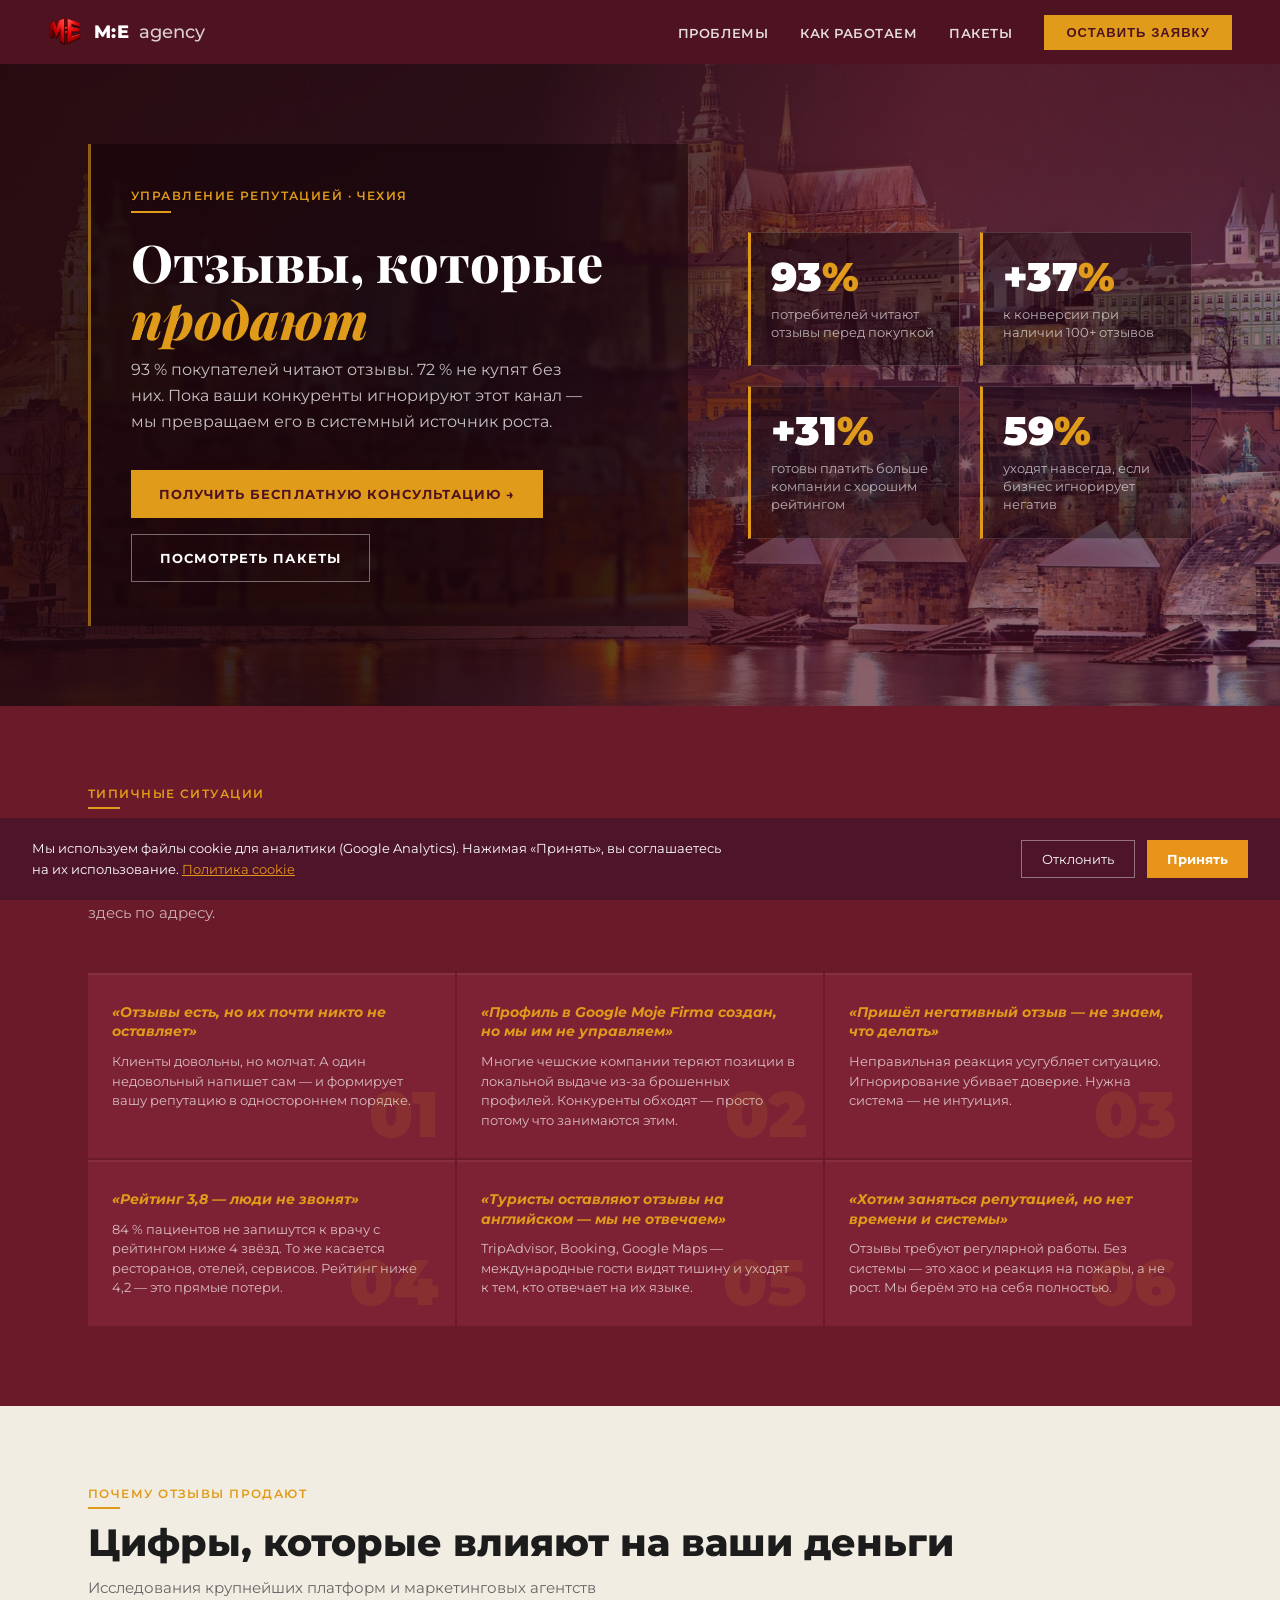
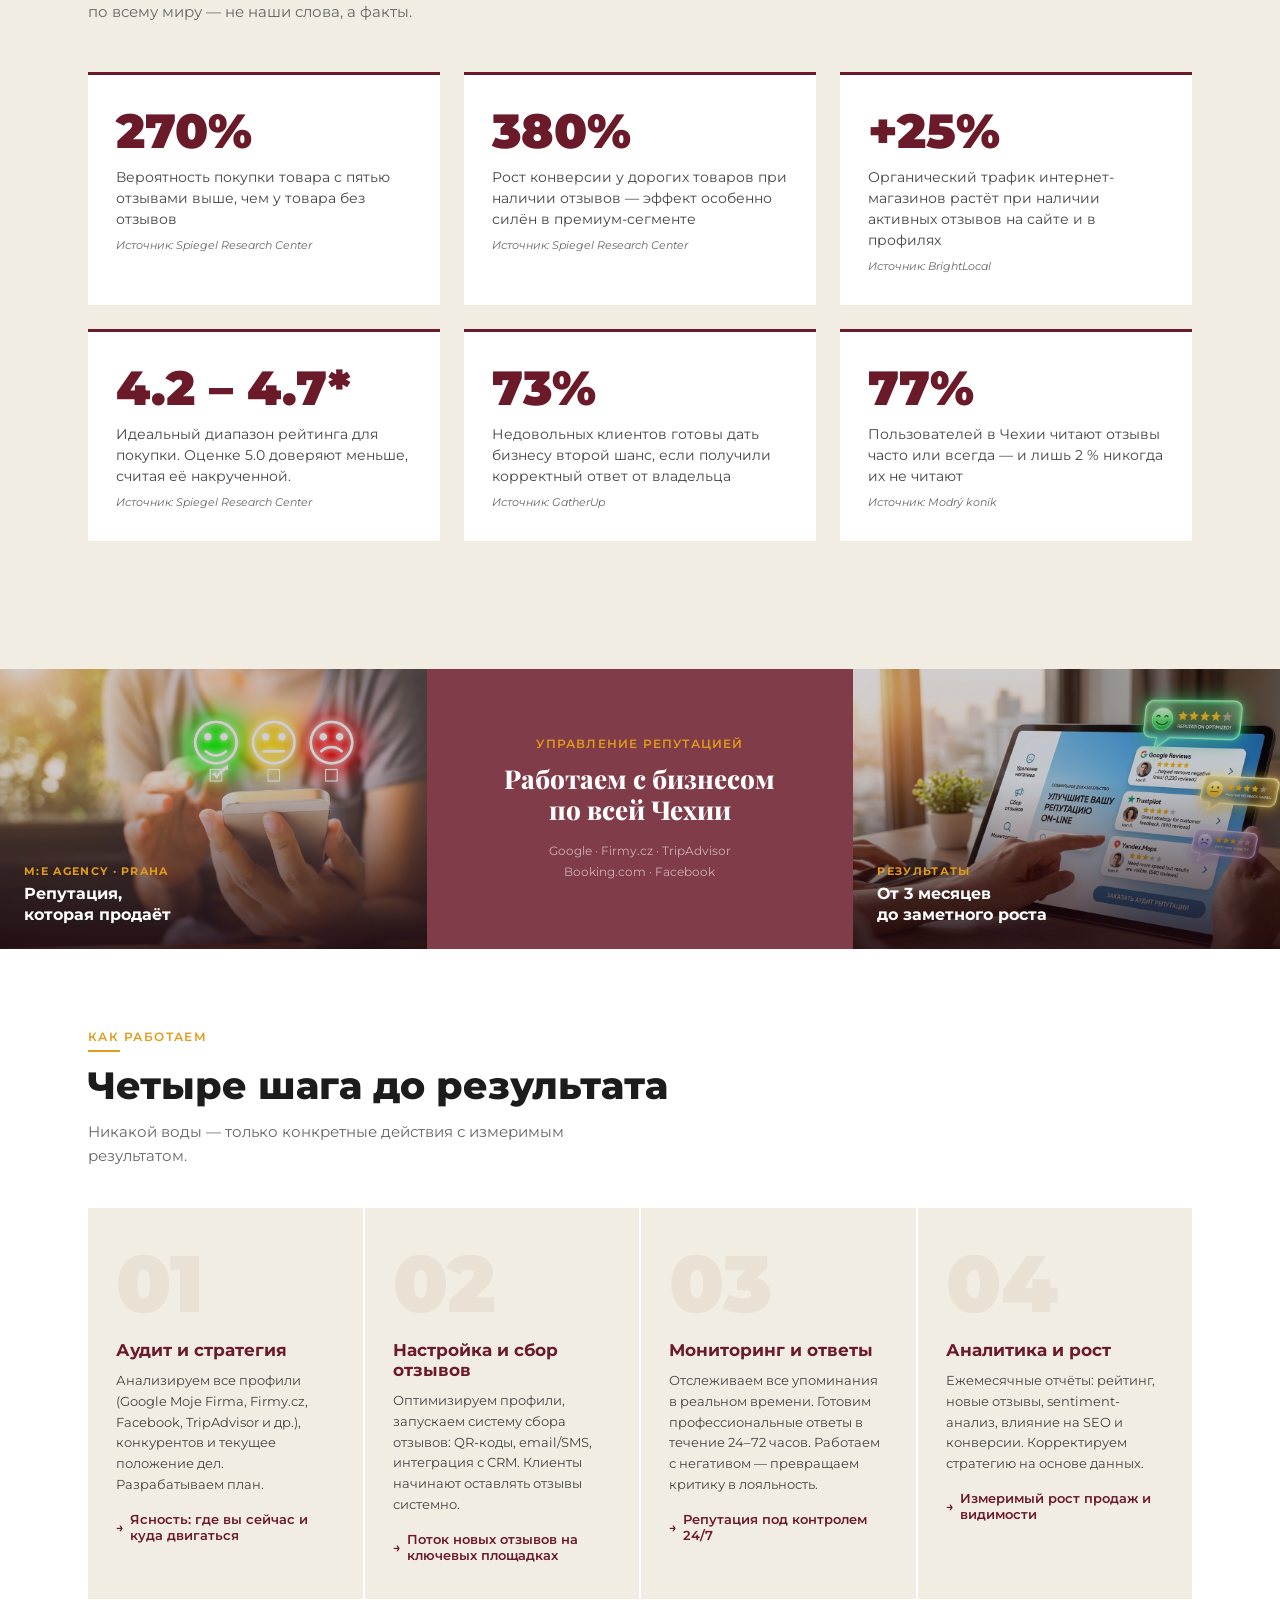
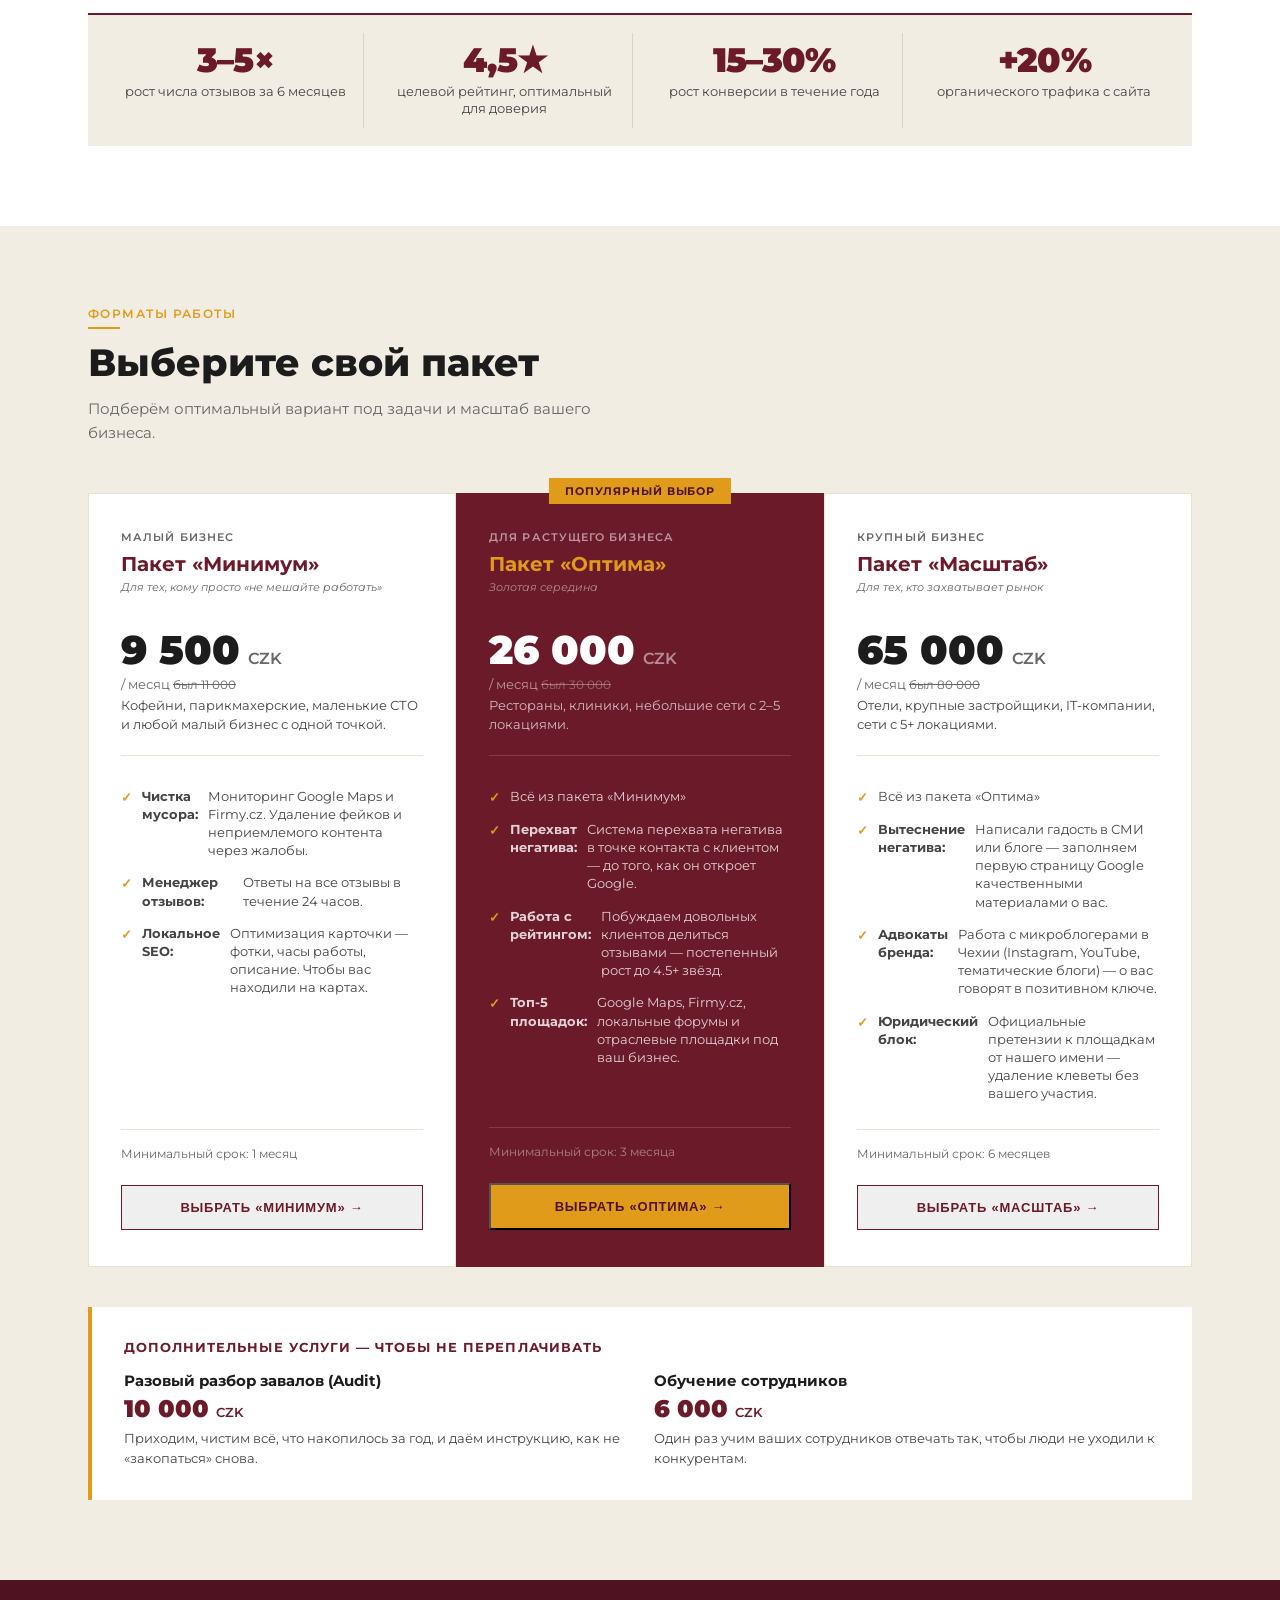
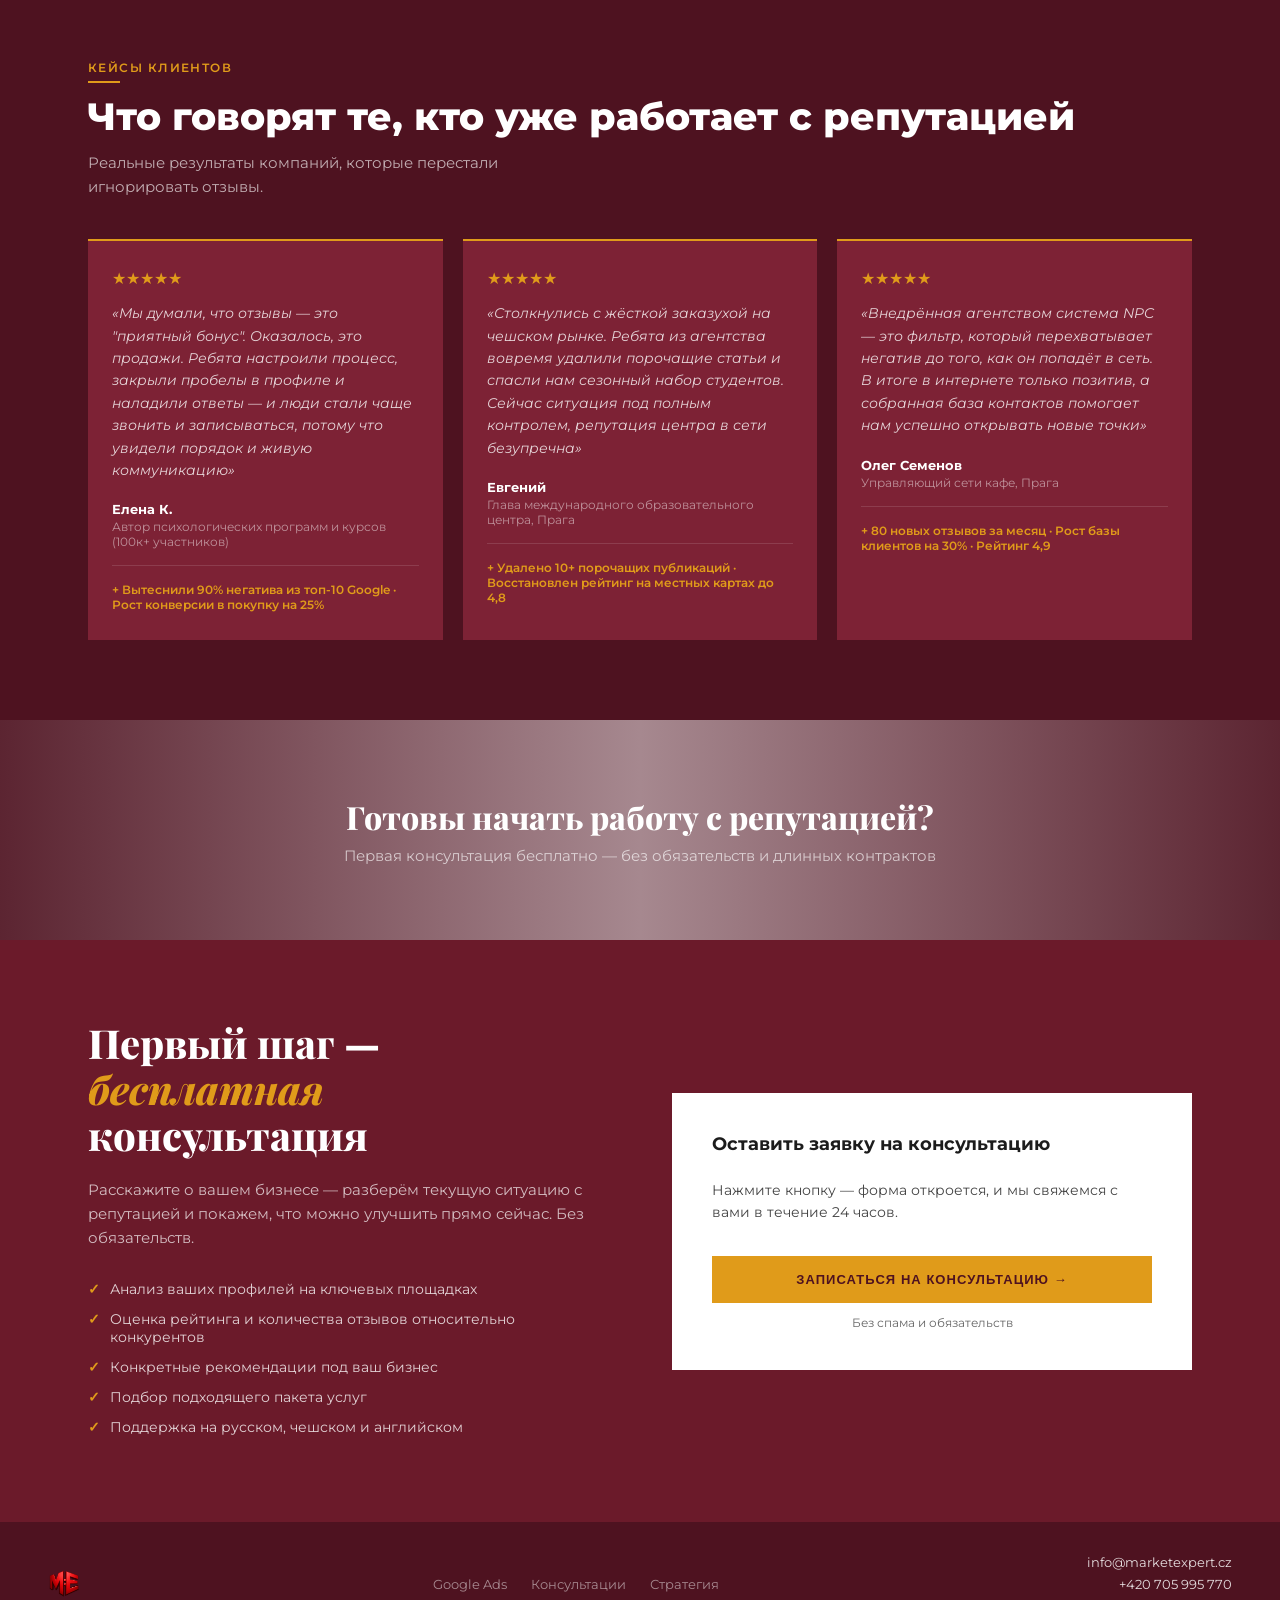
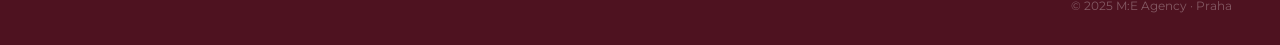
==== index.html @ 7b975851 "Update index.html" ====
<!DOCTYPE html>
<html lang="ru">
<head>
<meta charset="UTF-8">
<meta name="viewport" content="width=device-width, initial-scale=1.0">
<title>Управление репутацией — M:E Agency</title>
<!-- FAVICON -->
<link rel="icon" href="favicon.png" type="image/png" sizes="32x32">
<link rel="icon" href="favicon.png" type="image/png" sizes="16x16">
<link rel="apple-touch-icon" href="favicon.png">
<link href="https://fonts.googleapis.com/css2?family=Montserrat:wght@400;500;600;700;800;900&family=Playfair+Display:ital,wght@0,700;0,800;1,700&display=swap" rel="stylesheet">
<script src="https://js-eu1.hsforms.net/forms/embed/144885667.js" defer></script>
<style>
  :root {
    --burgundy: #6B1A2A;
    --burgundy-dark: #4E1220;
    --burgundy-card: #7D2235;
    --burgundy-light: #8B2A3E;
    --gold: #E09B1A;
    --gold-dark: #C88A10;
    --beige: #F2EDE3;
    --beige-dark: #E8E1D4;
    --white: #FFFFFF;
    --text-dark: #1C1C1C;
    --text-mid: #444444;
    --text-light: #666666;
    --green-tag: #2D6A4F;
    --red-tag: #8B1A1A;
  }

  *, *::before, *::after { box-sizing: border-box; margin: 0; padding: 0; }

  html { scroll-behavior: smooth; }

  body {
    font-family: 'Montserrat', sans-serif;
    color: var(--text-dark);
    background: var(--white);
    overflow-x: hidden;
  }

  /* ====== NAV ====== */
  nav {
    background: var(--burgundy-dark);
    position: sticky; top: 0; z-index: 100;
    display: flex; align-items: center; justify-content: space-between;
    padding: 0 48px; height: 64px;
  }

  .nav-logo {
    display: flex; align-items: center; gap: 12px; text-decoration: none;
  }
  .nav-logo-icon {
    width: 36px; height: 36px; background: var(--gold);
    border-radius: 4px; display: flex; align-items: center; justify-content: center;
    font-weight: 900; font-size: 13px; color: var(--burgundy-dark); letter-spacing: -0.5px;
  }
  .nav-logo-text { color: var(--white); font-size: 15px; font-weight: 700; }
  .nav-logo-sub { color: rgba(255,255,255,0.5); font-size: 13px; font-weight: 400; margin-left: 4px; }

  .nav-links {
    display: flex; align-items: center; gap: 32px; list-style: none;
  }
  .nav-links a {
    color: rgba(255,255,255,0.85); text-decoration: none;
    font-size: 13px; font-weight: 600; letter-spacing: 0.04em; text-transform: uppercase;
    transition: color .2s;
  }
  .nav-links a:hover { color: var(--white); }

  .btn-nav {
    background: var(--gold); color: var(--burgundy-dark);
    font-size: 13px; font-weight: 700; letter-spacing: 0.08em; text-transform: uppercase;
    padding: 10px 22px; border: none; cursor: pointer; text-decoration: none;
    transition: background .2s; white-space: nowrap;
  }
  .btn-nav:hover { background: var(--gold-dark); }

  /* ====== HERO ====== */
  .hero {
    position: relative; min-height: 580px;
    background: var(--burgundy-dark);
    display: flex; align-items: center;
    overflow: hidden;
  }
  .hero-bg {
    position: absolute; inset: 0;
    background: linear-gradient(105deg, rgba(30,8,14,0.82) 38%, rgba(78,18,32,0.45) 65%, rgba(78,18,32,0.15) 100%);
    z-index: 1;
  }
  .hero-bg-img {
    position: absolute; inset: 0;
    background-image: url('управление репутацией в чехии.jpg');
    background-size: cover; background-position: center 40%;
    opacity: 0.55;
    transform-origin: center center;
    will-change: transform;
  }
  .hero-content {
    position: relative; z-index: 2;
    max-width: 1200px; margin: 0 auto; padding: 80px 48px;
    display: grid; grid-template-columns: 1.15fr 0.85fr; gap: 60px; align-items: center;
    width: 100%;
  }
  .hero-label {
    font-size: 12px; font-weight: 600; letter-spacing: 0.12em; text-transform: uppercase;
    color: var(--gold); margin-bottom: 20px;
  }
  .hero-label::after {
    content: ''; display: block; width: 40px; height: 2px;
    background: var(--gold); margin-top: 8px;
  }
  .hero h1 {
    font-family: 'Playfair Display', serif;
    font-size: 52px; font-weight: 800; line-height: 1.1;
    color: var(--white); margin-bottom: 10px;
  }
  .hero h1 em { font-style: italic; color: var(--gold); }
  .hero-subtitle {
    font-size: 16px; color: rgba(255,255,255,0.75); line-height: 1.6;
    margin-bottom: 36px; max-width: 460px;
  }
  .hero-btns { display: flex; gap: 16px; flex-wrap: wrap; }
  .btn-primary {
    background: var(--gold); color: var(--burgundy-dark);
    font-size: 13px; font-weight: 700; letter-spacing: 0.08em; text-transform: uppercase;
    padding: 16px 28px; border: none; cursor: pointer; text-decoration: none;
    transition: background .2s; display: inline-block;
  }
  .btn-primary:hover { background: var(--gold-dark); }
  .btn-outline {
    background: transparent; color: var(--white);
    font-size: 13px; font-weight: 700; letter-spacing: 0.08em; text-transform: uppercase;
    padding: 15px 28px; border: 1px solid rgba(255,255,255,0.4); cursor: pointer;
    text-decoration: none; transition: border-color .2s, color .2s; display: inline-block;
  }
  .btn-outline:hover { border-color: var(--white); }

  .hero-stats {
    display: grid; grid-template-columns: 1fr 1fr; gap: 20px;
  }
  .hero-stat {
    background: rgba(20, 5, 10, 0.42); border: 1px solid rgba(255,255,255,0.14);
    backdrop-filter: blur(4px);
    -webkit-backdrop-filter: blur(4px);
    padding: 24px 20px; border-left: 3px solid var(--gold);
  }
  .hero-stat-num {
    font-size: 40px; font-weight: 900; color: var(--white); line-height: 1;
    margin-bottom: 8px;
  }
  .hero-stat-num span { color: var(--gold); }
  .hero-stat-text { font-size: 13px; color: rgba(255,255,255,0.65); line-height: 1.4; }

  /* ====== SECTION SHARED ====== */
  section { width: 100%; }
  .container { max-width: 1200px; margin: 0 auto; padding: 80px 48px; }
  .section-label {
    font-size: 12px; font-weight: 600; letter-spacing: 0.12em; text-transform: uppercase;
    color: var(--gold); margin-bottom: 12px;
  }
  .section-label::after {
    content: ''; display: block; width: 32px; height: 2px;
    background: var(--gold); margin-top: 6px;
  }
  .section-title {
    font-size: 38px; font-weight: 800; color: var(--text-dark);
    line-height: 1.15; margin-bottom: 12px;
  }
  .section-title-white { color: var(--white); }
  .section-sub {
    font-size: 15px; color: var(--text-light); max-width: 520px;
    line-height: 1.6; margin-bottom: 48px;
  }
  .section-sub-white { color: rgba(255,255,255,0.65); }

  /* ====== PROBLEMS (dark) ====== */
  .problems { background: var(--burgundy); }
  .problems .section-title { color: var(--white); }
  .problems .section-label { color: var(--gold); }
  .problems .section-sub { color: rgba(255,255,255,0.65); }

  .problems-grid {
    display: grid; grid-template-columns: repeat(3, 1fr); gap: 2px;
  }
  .problem-card {
    background: var(--burgundy-card); padding: 28px 24px;
    border-top: 2px solid rgba(255,255,255,0.06);
    transition: background .2s;
  }
  .problem-card:hover { background: var(--burgundy-light); }
  .problem-card-title {
    font-size: 14px; font-weight: 700; color: var(--gold);
    line-height: 1.4; margin-bottom: 10px;
    font-style: italic;
  }
  .problem-card-text {
    font-size: 13px; color: rgba(255,255,255,0.7); line-height: 1.5;
  }

  /* ====== STATS (beige) ====== */
  .stats-section { background: var(--beige); }
  .stats-grid {
    display: grid; grid-template-columns: repeat(3, 1fr); gap: 24px;
    margin-bottom: 48px;
  }
  .stat-card {
    background: var(--white); padding: 32px 28px;
    border-top: 3px solid var(--burgundy);
  }
  .stat-card-num {
    font-size: 48px; font-weight: 900; color: var(--burgundy); line-height: 1;
    margin-bottom: 12px;
  }
  .stat-card-text { font-size: 14px; color: var(--text-mid); line-height: 1.5; }
  .stat-card-source {
    font-size: 11px; color: var(--text-light); margin-top: 8px; font-style: italic;
  }

  /* ====== HOW WE WORK (white) ====== */
  .how { background: var(--white); }
  .steps-grid {
    display: grid; grid-template-columns: repeat(4, 1fr); gap: 2px;
    position: relative;
  }
  .step-card {
    background: var(--beige); padding: 36px 28px; position: relative;
    overflow: hidden;
  }
  .step-num {
    font-size: 80px; font-weight: 900; color: var(--beige-dark);
    line-height: 1; margin-bottom: 16px; font-family: 'Montserrat', sans-serif;
  }
  .step-arrow {
    position: absolute; right: -14px; top: 50%; transform: translateY(-50%);
    font-size: 20px; color: var(--text-light); z-index: 2;
  }
  .step-title {
    font-size: 17px; font-weight: 700; color: var(--burgundy); margin-bottom: 10px;
  }
  .step-text { font-size: 13px; color: var(--text-mid); line-height: 1.6; margin-bottom: 16px; }
  .step-result {
    font-size: 13px; font-weight: 600; color: var(--burgundy); 
    display: flex; align-items: center; gap: 6px;
  }
  .step-result::before { content: '→'; }

  .how-metrics {
    margin-top: 14px;
    background: var(--beige);
    border-top: 2px solid var(--burgundy);
    padding: 18px 20px;
    display: grid;
    grid-template-columns: repeat(4, minmax(0, 1fr));
    gap: 14px;
  }
  .how-metric {
    text-align: center;
    padding: 10px 8px;
    border-right: 1px solid rgba(78,18,32,0.12);
  }
  .how-metric:last-child { border-right: none; }
  .how-metric-num {
    font-size: 34px;
    font-weight: 900;
    color: var(--burgundy);
    line-height: 1;
    letter-spacing: -0.02em;
  }
  .how-metric-text {
    font-size: 13px;
    color: var(--text-mid);
    margin-top: 6px;
    line-height: 1.35;
  }

  @media (max-width: 980px) {
    .steps-grid { grid-template-columns: repeat(2, 1fr); }
    .step-arrow { display: none; }
    .how-metrics { grid-template-columns: repeat(2, minmax(0, 1fr)); }
    .how-metric { border-right: none; border-top: 1px solid rgba(78,18,32,0.12); }
    .how-metric:nth-child(1), .how-metric:nth-child(2) { border-top: none; }
  }
  @media (max-width: 560px) {
    .steps-grid { grid-template-columns: 1fr; }
    .how-metrics { grid-template-columns: 1fr; }
    .how-metric { border-top: 1px solid rgba(78,18,32,0.12); }
    .how-metric:first-child { border-top: none; }
  }

  /* ====== PACKAGES (beige) ====== */
  .packages { background: var(--beige); }
  .packages-note {
    font-size: 13px; color: var(--text-light); margin-top: -32px; margin-bottom: 48px;
  }

  .packages-grid {
    display: grid; grid-template-columns: repeat(3, 1fr); gap: 0;
  }
  .pkg-card {
    background: var(--white); padding: 36px 32px;
    position: relative; border: 1px solid var(--beige-dark);
    display: flex; flex-direction: column;
  }
  .pkg-card.featured {
    background: var(--burgundy); border-color: var(--burgundy);
  }
  .pkg-badge {
    position: absolute; top: -16px; left: 50%; transform: translateX(-50%);
    background: var(--gold); color: var(--burgundy-dark);
    font-size: 11px; font-weight: 700; letter-spacing: 0.08em; text-transform: uppercase;
    padding: 6px 16px; white-space: nowrap;
  }
  .pkg-type {
    font-size: 11px; font-weight: 600; letter-spacing: 0.1em; text-transform: uppercase;
    color: var(--text-light); margin-bottom: 8px;
  }
  .pkg-card.featured .pkg-type { color: rgba(255,255,255,0.55); }
  .pkg-name {
    font-size: 20px; font-weight: 700; color: var(--burgundy); margin-bottom: 4px;
  }
  .pkg-card.featured .pkg-name { color: var(--gold); }
  .pkg-price {
    font-size: 40px; font-weight: 900; color: var(--text-dark);
    line-height: 1; margin: 16px 0 4px;
  }
  .pkg-card.featured .pkg-price { color: var(--white); }
  .pkg-price-sub {
    font-size: 13px; color: var(--text-light); margin-bottom: 4px;
  }
  .pkg-card.featured .pkg-price-sub { color: rgba(255,255,255,0.55); }
  .pkg-who {
    font-size: 13px; color: var(--text-mid); margin-bottom: 24px;
    padding-bottom: 20px; border-bottom: 1px solid var(--beige-dark);
    line-height: 1.5;
  }
  .pkg-card.featured .pkg-who {
    color: rgba(255,255,255,0.7); border-bottom-color: rgba(255,255,255,0.15);
  }
  .pkg-features { list-style: none; flex: 1; }
  .pkg-features li {
    font-size: 13px; color: var(--text-mid); padding: 7px 0;
    display: flex; align-items: flex-start; gap: 10px; line-height: 1.4;
  }
  .pkg-card.featured .pkg-features li { color: rgba(255,255,255,0.8); }
  .pkg-features li::before {
    content: '✓'; color: var(--gold); font-weight: 700; flex-shrink: 0; margin-top: 1px;
  }
  .pkg-setup {
    font-size: 12px; color: var(--text-light); margin-top: 20px;
    padding-top: 16px; border-top: 1px solid var(--beige-dark);
  }
  .pkg-card.featured .pkg-setup {
    color: rgba(255,255,255,0.45); border-top-color: rgba(255,255,255,0.15);
  }
  .pkg-cta {
    margin-top: 24px;
    display: block; text-align: center; text-decoration: none;
    font-size: 13px; font-weight: 700; letter-spacing: 0.06em; text-transform: uppercase;
    padding: 14px; transition: .2s;
  }
  .pkg-cta-light {
    border: 1px solid var(--burgundy); color: var(--burgundy);
  }
  .pkg-cta-light:hover { background: var(--burgundy); color: var(--white); }
  .pkg-cta-gold {
    background: var(--gold); color: var(--burgundy-dark);
  }
  .pkg-cta-gold:hover { background: var(--gold-dark); }

  /* ====== REVIEWS / КЕЙСЫ (dark) ====== */
  .reviews-section { background: var(--burgundy-dark); }
  .reviews-section .section-title { color: var(--white); }
  .reviews-grid {
    display: grid; grid-template-columns: repeat(3, 1fr); gap: 20px;
  }
  .review-card {
    background: var(--burgundy-card); padding: 28px 24px;
    border-top: 2px solid var(--gold);
  }
  .review-stars { color: var(--gold); font-size: 16px; margin-bottom: 14px; }
  .review-text {
    font-size: 14px; color: rgba(255,255,255,0.8); line-height: 1.6;
    font-style: italic; margin-bottom: 20px;
  }
  .review-author {
    font-size: 13px; font-weight: 700; color: var(--white); margin-bottom: 2px;
  }
  .review-role { font-size: 12px; color: rgba(255,255,255,0.5); }
  .review-result {
    margin-top: 16px; padding-top: 16px;
    border-top: 1px solid rgba(255,255,255,0.12);
    font-size: 12px; color: var(--gold); font-weight: 600;
  }

  /* ====== RESULTS TABLE (beige) ====== */
  .results-section { background: var(--beige); }
  .results-table { width: 100%; border-collapse: collapse; }
  .results-table th {
    text-align: left; font-size: 12px; font-weight: 600;
    letter-spacing: 0.08em; text-transform: uppercase;
    color: var(--text-light); padding: 12px 16px;
    background: var(--beige-dark);
  }
  .results-table td {
    padding: 16px; font-size: 14px; color: var(--text-mid);
    border-bottom: 1px solid var(--beige-dark); vertical-align: top;
  }
  .results-table td:first-child { font-weight: 700; color: var(--text-dark); }
  .results-table td:nth-child(2) { font-weight: 700; color: var(--burgundy); }
  .results-table tr:hover td { background: rgba(255,255,255,0.6); }

  /* ====== CTA FORM ====== */
  .cta-section { background: var(--burgundy); }
  .cta-inner {
    display: grid; grid-template-columns: 1fr 1fr; gap: 64px; align-items: center;
  }
  .cta-text h2 {
    font-family: 'Playfair Display', serif;
    font-size: 40px; font-weight: 800; color: var(--white);
    line-height: 1.15; margin-bottom: 20px;
  }
  .cta-text h2 em { font-style: italic; color: var(--gold); }
  .cta-text p { font-size: 15px; color: rgba(255,255,255,0.7); line-height: 1.6; }
  .cta-checklist { list-style: none; margin-top: 24px; }
  .cta-checklist li {
    font-size: 14px; color: rgba(255,255,255,0.8); padding: 6px 0;
    display: flex; gap: 10px; align-items: flex-start;
  }
  .cta-checklist li::before {
    content: '✓'; color: var(--gold); font-weight: 700; flex-shrink: 0;
  }

  .cta-form { background: var(--white); padding: 40px; }
  .form-title {
    font-size: 18px; font-weight: 700; color: var(--text-dark); margin-bottom: 24px;
  }
  .form-group { margin-bottom: 16px; }
  .form-group label {
    display: block; font-size: 12px; font-weight: 600; letter-spacing: 0.06em;
    text-transform: uppercase; color: var(--text-light); margin-bottom: 6px;
  }
  .form-group input, .form-group select, .form-group textarea {
    width: 100%; padding: 12px 14px; border: 1px solid var(--beige-dark);
    background: var(--beige); font-family: 'Montserrat', sans-serif;
    font-size: 14px; color: var(--text-dark); outline: none;
    transition: border-color .2s;
  }
  .form-group input:focus, .form-group select:focus, .form-group textarea:focus {
    border-color: var(--burgundy);
  }
  .form-group textarea { height: 80px; resize: none; }
  .form-submit {
    width: 100%; background: var(--gold); color: var(--burgundy-dark);
    font-size: 13px; font-weight: 700; letter-spacing: 0.08em; text-transform: uppercase;
    padding: 16px; border: none; cursor: pointer; margin-top: 8px;
    transition: background .2s;
  }
  .form-submit:hover { background: var(--gold-dark); }
  .form-note { font-size: 12px; color: var(--text-light); text-align: center; margin-top: 12px; }

  /* ====== FOOTER ====== */
  footer {
    background: var(--burgundy-dark); padding: 32px 48px;
    display: flex; justify-content: space-between; align-items: center;
    flex-wrap: wrap; gap: 16px;
  }
  .footer-logo { color: var(--white); font-weight: 700; font-size: 15px; }
  .footer-logo span { color: rgba(255,255,255,0.4); font-weight: 400; margin-left: 4px; }
  .footer-links { display: flex; gap: 24px; flex: 1; justify-content: center; }
  .footer-links a { color: rgba(255,255,255,0.5); font-size: 13px; text-decoration: none; }
  .footer-links a:hover { color: var(--white); }
  .footer-copy { color: rgba(255,255,255,0.3); font-size: 12px; }

  /* ====== ANIMATIONS ====== */
  @keyframes fadeUp {
    from { opacity: 0; transform: translateY(24px); }
    to { opacity: 1; transform: translateY(0); }
  }
  .hero-content > * {
    animation: fadeUp .6s ease forwards;
    opacity: 0;
  }
  .hero-content > *:nth-child(1) { animation-delay: .1s; }
  .hero-content > *:nth-child(2) { animation-delay: .25s; }

  /* ====== FORM SUCCESS ====== */
  .form-success {
    display: none; text-align: center; padding: 32px;
    background: var(--beige); color: var(--burgundy);
    font-weight: 700; font-size: 16px;
  }
  .form-success-icon { font-size: 48px; margin-bottom: 12px; }

  /* ====== PARALLAX HERO ====== */
  .hero-bg-img {
    will-change: transform;
    transition: transform 0.05s linear;
  }
  .hero-left-panel {
    background: rgba(20, 5, 10, 0.55);
    backdrop-filter: blur(2px);
    -webkit-backdrop-filter: blur(2px);
    border-left: 3px solid rgba(224,155,26,0.6);
    padding: 44px 40px;
    position: relative;
  }

  /* ====== PROBLEMS CARDS: neon border glow effect ====== */
  .problem-card {
    position: relative;
    overflow: hidden;
    transition: transform 0.3s ease, background 0.3s ease;
  }
  .problem-card::before {
    content: '';
    position: absolute;
    inset: 0;
    border: 1px solid transparent;
    transition: border-color 0.3s ease;
    pointer-events: none;
  }
  .problem-card::after {
    content: '';
    position: absolute;
    bottom: 0; left: 0; right: 0;
    height: 2px;
    background: linear-gradient(90deg, var(--gold), transparent);
    transform: scaleX(0);
    transform-origin: left;
    transition: transform 0.4s ease;
  }
  .problem-card:hover {
    transform: translateY(-3px);
    background: rgba(100, 20, 40, 0.95);
  }
  .problem-card:hover::before {
    border-color: rgba(224,155,26,0.35);
  }
  .problem-card:hover::after {
    transform: scaleX(1);
  }
  .problem-card:hover .problem-card-title {
    color: #f0b840;
  }
  .problem-card-num {
    font-size: 64px;
    font-weight: 900;
    color: rgba(224,155,26,0.12);
    line-height: 1;
    position: absolute;
    bottom: 12px; right: 16px;
    font-family: 'Montserrat', sans-serif;
    user-select: none;
    transition: color 0.3s ease;
  }
  .problem-card:hover .problem-card-num {
    color: rgba(224,155,26,0.22);
  }

</style>
</head>
<body>

<!-- NAV -->
<nav>
  <a href="https://marketexpert.cz/" class="nav-logo" target="_self" rel="noopener noreferrer">
    <img src="favicon.png" alt="Market Expert" style="height:34px; width:auto; object-fit:contain; display:block;">

      <div style="display:flex; align-items:baseline; gap:10px;">
      <div style="color:#fff; font-weight:800; font-size:18px; letter-spacing:0.02em;">M:E</div>
      <div style="color:rgba(255,255,255,0.8); font-weight:500; font-size:18px;">agency</div>
    </div></a>
  <ul class="nav-links">
    <li><a href="#problems">Проблемы</a></li>
    <li><a href="#how">Как работаем</a></li>
    <li><a href="#packages">Пакеты</a></li>
    <li><button onclick="openModal('general')" class="btn-nav" style="cursor:pointer;">Оставить заявку</button></li>
  </ul>
</nav>

<!-- HERO -->
<section class="hero">
  <div class="hero-bg-img"></div>
  <div class="hero-bg"></div>
  <div class="hero-content">
    <div class="hero-left-panel">
      <div class="hero-label">Управление репутацией · Чехия</div>
      <h1>Отзывы, которые <em>продают</em></h1>
      <p class="hero-subtitle">93 % покупателей читают отзывы. 72 % не купят без них. Пока ваши конкуренты игнорируют этот канал — мы превращаем его в системный источник роста.</p>
      <div class="hero-btns">
        <a href="#contact" class="btn-primary">Получить бесплатную консультацию →</a>
        <a href="#packages" class="btn-outline">Посмотреть пакеты</a>
      </div>
    </div>
    <div class="hero-stats">
      <div class="hero-stat">
        <div class="hero-stat-num">93<span>%</span></div>
        <div class="hero-stat-text">потребителей читают отзывы перед покупкой</div>
      </div>
      <div class="hero-stat">
        <div class="hero-stat-num">+37<span>%</span></div>
        <div class="hero-stat-text">к конверсии при наличии 100+ отзывов</div>
      </div>
      <div class="hero-stat">
        <div class="hero-stat-num">+31<span>%</span></div>
        <div class="hero-stat-text">готовы платить больше компании с хорошим рейтингом</div>
      </div>
      <div class="hero-stat">
        <div class="hero-stat-num">59<span>%</span></div>
        <div class="hero-stat-text">уходят навсегда, если бизнес игнорирует негатив</div>
      </div>
    </div>
  </div>
</section>

<!-- PROBLEMS -->
<section class="problems" id="problems">
  <div class="container">
    <div class="section-label">Типичные ситуации</div>
    <h2 class="section-title section-title-white">Узнаёте себя?</h2>
    <p class="section-sub section-sub-white">Если хотя бы одна из этих фраз звучит знакомо — значит, вы здесь по адресу.</p>
    <div class="problems-grid">
      <div class="problem-card">
        <div class="problem-card-num">01</div>
        <div class="problem-card-title">«Отзывы есть, но их почти никто не оставляет»</div>
        <div class="problem-card-text">Клиенты довольны, но молчат. А один недовольный напишет сам — и формирует вашу репутацию в одностороннем порядке.</div>
      </div>
      <div class="problem-card">
        <div class="problem-card-num">02</div>
        <div class="problem-card-title">«Профиль в Google Moje Firma создан, но мы им не управляем»</div>
        <div class="problem-card-text">Многие чешские компании теряют позиции в локальной выдаче из-за брошенных профилей. Конкуренты обходят — просто потому что занимаются этим.</div>
      </div>
      <div class="problem-card">
        <div class="problem-card-num">03</div>
        <div class="problem-card-title">«Пришёл негативный отзыв — не знаем, что делать»</div>
        <div class="problem-card-text">Неправильная реакция усугубляет ситуацию. Игнорирование убивает доверие. Нужна система — не интуиция.</div>
      </div>
      <div class="problem-card">
        <div class="problem-card-num">04</div>
        <div class="problem-card-title">«Рейтинг 3,8 — люди не звонят»</div>
        <div class="problem-card-text">84 % пациентов не запишутся к врачу с рейтингом ниже 4 звёзд. То же касается ресторанов, отелей, сервисов. Рейтинг ниже 4,2 — это прямые потери.</div>
      </div>
      <div class="problem-card">
        <div class="problem-card-num">05</div>
        <div class="problem-card-title">«Туристы оставляют отзывы на английском — мы не отвечаем»</div>
        <div class="problem-card-text">TripAdvisor, Booking, Google Maps — международные гости видят тишину и уходят к тем, кто отвечает на их языке.</div>
      </div>
      <div class="problem-card">
        <div class="problem-card-num">06</div>
        <div class="problem-card-title">«Хотим заняться репутацией, но нет времени и системы»</div>
        <div class="problem-card-text">Отзывы требуют регулярной работы. Без системы — это хаос и реакция на пожары, а не рост. Мы берём это на себя полностью.</div>
      </div>
    </div>
  </div>
  </div>
</section>

<!-- STATS -->
<section class="stats-section">
  <div class="container">
    <div class="section-label">Почему отзывы продают</div>
    <h2 class="section-title">Цифры, которые влияют на ваши деньги</h2>
    <p class="section-sub">Исследования крупнейших платформ и маркетинговых агентств по всему миру — не наши слова, а факты.</p>
    <div class="stats-grid">
      <div class="stat-card">
        <div class="stat-card-num">270%</div>
        <div class="stat-card-text">Вероятность покупки товара с пятью отзывами выше, чем у товара без отзывов</div>
        <div class="stat-card-source">Источник: Spiegel Research Center</div>
      </div>
      <div class="stat-card">
        <div class="stat-card-num">380%</div>
        <div class="stat-card-text">Рост конверсии у дорогих товаров при наличии отзывов — эффект особенно силён в премиум-сегменте</div>
        <div class="stat-card-source">Источник: Spiegel Research Center</div>
      </div>
      <div class="stat-card">
        <div class="stat-card-num">+25%</div>
        <div class="stat-card-text">Органический трафик интернет-магазинов растёт при наличии активных отзывов на сайте и в профилях</div>
        <div class="stat-card-source">Источник: BrightLocal</div>
      </div>
      <div class="stat-card">
        <div class="stat-card-num">4.2 – 4.7*</div>
        <div class="stat-card-text">Идеальный диапазон рейтинга для покупки. Оценке 5.0 доверяют меньше, считая её накрученной.</div>
        <div class="stat-card-source">Источник: Spiegel Research Center</div>
      </div>
      <div class="stat-card">
        <div class="stat-card-num">73%</div>
        <div class="stat-card-text">Недовольных клиентов готовы дать бизнесу второй шанс, если получили корректный ответ от владельца</div>
        <div class="stat-card-source">Источник: GatherUp</div>
      </div>
      <div class="stat-card">
        <div class="stat-card-num">77%</div>
        <div class="stat-card-text">Пользователей в Чехии читают отзывы часто или всегда — и лишь 2 % никогда их не читают</div>
        <div class="stat-card-source">Источник: Modrý koník</div>
      </div>
    </div>
  </div>
</section>

<!-- VISUAL BREAK: photo strip -->
<div style="display: grid; grid-template-columns: 1fr 1fr 1fr; height: 280px; overflow: hidden;">
  <div style="position:relative; background-image: url('удовлетворение пользователей.jpg'); background-size: cover; background-position: center;">
    <div style="position:absolute; inset:0; background:linear-gradient(to top, rgba(30,8,14,0.85) 0%, rgba(30,8,14,0.2) 60%);"></div>
    <div style="position:absolute; bottom:24px; left:24px; right:24px;">
      <div style="font-size:11px; font-weight:700; letter-spacing:0.12em; text-transform:uppercase; color:var(--gold); margin-bottom:6px;">M:E Agency · Praha</div>
      <div style="font-size:16px; font-weight:700; color:white; line-height:1.3;">Репутация,<br>которая продаёт</div>
    </div>
  </div>
  <div style="position: relative; background-image: url('pexels-incze-sandor-zoltan-512729764-16285135.jpg'); background-size: cover; background-position: center top;">
    <div style="position: absolute; inset: 0; background: var(--burgundy); opacity: 0.85;"></div>
    <div style="position: relative; z-index: 1; display: flex; flex-direction: column; justify-content: center; align-items: center; height: 100%; padding: 32px; text-align: center;">
      <div style="font-size: 12px; font-weight: 600; letter-spacing: 0.1em; text-transform: uppercase; color: var(--gold); margin-bottom: 12px;">Управление репутацией</div>
      <div style="font-family: 'Playfair Display', serif; font-size: 26px; font-weight: 800; color: white; line-height: 1.2;">Работаем с бизнесом<br>по всей Чехии</div>
      <div style="font-size: 12px; color: rgba(255,255,255,0.6); margin-top: 14px; line-height: 1.8;">Google · Firmy.cz · TripAdvisor<br>Booking.com · Facebook</div>
    </div>
  </div>
  <div style="position:relative; background-image: url('положительные отзывы.png'); background-size: cover; background-position: center;">
    <div style="position:absolute; inset:0; background:linear-gradient(to top, rgba(30,8,14,0.85) 0%, rgba(30,8,14,0.2) 60%);"></div>
    <div style="position:absolute; bottom:24px; left:24px; right:24px;">
      <div style="font-size:11px; font-weight:700; letter-spacing:0.12em; text-transform:uppercase; color:var(--gold); margin-bottom:6px;">Результаты</div>
      <div style="font-size:16px; font-weight:700; color:white; line-height:1.3;">От 3 месяцев<br>до заметного роста</div>
    </div>
  </div>
</div>

<!-- HOW WE WORK -->
<section class="how" id="how">
  <div class="container">
    <div class="section-label">Как работаем</div>
    <h2 class="section-title">Четыре шага до результата</h2>
    <p class="section-sub" style="margin-bottom: 40px;">Никакой воды — только конкретные действия с измеримым результатом.</p>
    <div class="steps-grid">
      <div class="step-card" style="position: relative;">
        <div class="step-num">01</div>
        <div class="step-title">Аудит и стратегия</div>
        <div class="step-text">Анализируем все профили (Google Moje Firma, Firmy.cz, Facebook, TripAdvisor и др.), конкурентов и текущее положение дел. Разрабатываем план.</div>
        <div class="step-result">Ясность: где вы сейчас и куда двигаться</div>
        <span class="step-arrow">→</span>
      </div>
      <div class="step-card" style="position: relative;">
        <div class="step-num">02</div>
        <div class="step-title">Настройка и сбор отзывов</div>
        <div class="step-text">Оптимизируем профили, запускаем систему сбора отзывов: QR-коды, email/SMS, интеграция с CRM. Клиенты начинают оставлять отзывы системно.</div>
        <div class="step-result">Поток новых отзывов на ключевых площадках</div>
        <span class="step-arrow">→</span>
      </div>
      <div class="step-card">
        <div class="step-num">03</div>
        <div class="step-title">Мониторинг и ответы</div>
        <div class="step-text">Отслеживаем все упоминания в реальном времени. Готовим профессиональные ответы в течение 24–72 часов. Работаем с негативом — превращаем критику в лояльность.</div>
        <div class="step-result">Репутация под контролем 24/7</div>
      </div>
      <div class="step-card" style="position: relative;">
        <div class="step-num">04</div>
        <div class="step-title">Аналитика и рост</div>
        <div class="step-text">Ежемесячные отчёты: рейтинг, новые отзывы, sentiment-анализ, влияние на SEO и конверсии. Корректируем стратегию на основе данных.</div>
        <div class="step-result">Измеримый рост продаж и видимости</div>
      </div>
    </div>

    <div class="how-metrics" aria-label="Результаты">
      <div class="how-metric">
        <div class="how-metric-num">3–5×</div>
        <div class="how-metric-text">рост числа отзывов за 6 месяцев</div>
      </div>
      <div class="how-metric">
        <div class="how-metric-num">4,5★</div>
        <div class="how-metric-text">целевой рейтинг, оптимальный для доверия</div>
      </div>
      <div class="how-metric">
        <div class="how-metric-num">15–30%</div>
        <div class="how-metric-text">рост конверсии в течение года</div>
      </div>
      <div class="how-metric">
        <div class="how-metric-num">+20%</div>
        <div class="how-metric-text">органического трафика с сайта</div>
      </div>
    </div>
  </div>
</section>

<!-- PACKAGES -->
<section class="packages" id="packages">
  <div class="container">
    <div class="section-label">Форматы работы</div>
    <h2 class="section-title">Выберите свой пакет</h2>
    <p class="section-sub">Подберём оптимальный вариант под задачи и масштаб вашего бизнеса.</p>
    <div class="packages-grid">
      <!-- MINIMUM -->
      <div class="pkg-card">
        <div class="pkg-type">Малый бизнес</div>
        <div class="pkg-name">Пакет «Минимум»</div>
        <div style="font-size:11px; color:var(--text-light); font-style:italic; margin-bottom:12px;">Для тех, кому просто «не мешайте работать»</div>
        <div style="display: flex; align-items: baseline; gap: 8px; margin: 8px 0 2px;">
          <div class="pkg-price">9 500</div>
          <div style="font-size: 16px; font-weight: 600; color: var(--text-light);">CZK</div>
        </div>
        <div class="pkg-price-sub">/ месяц <span style="color:var(--text-light); text-decoration:line-through; font-size:12px;">был 11 000</span></div>
        <div class="pkg-who">Кофейни, парикмахерские, маленькие СТО и любой малый бизнес с одной точкой.</div>
        <ul class="pkg-features">
          <li><strong>Чистка мусора:</strong> Мониторинг Google Maps и Firmy.cz. Удаление фейков и неприемлемого контента через жалобы.</li>
          <li><strong>Менеджер отзывов:</strong> Ответы на все отзывы в течение 24 часов.</li>
          <li><strong>Локальное SEO:</strong> Оптимизация карточки — фотки, часы работы, описание. Чтобы вас находили на картах.</li>
        </ul>
        <div class="pkg-setup">Минимальный срок: 1 месяц</div>
        <button onclick="openModal('start')" class="pkg-cta pkg-cta-light" style="width:100%;cursor:pointer;">Выбрать «Минимум» →</button>
      </div>

      <!-- OPTIMA FEATURED -->
      <div class="pkg-card featured">
        <div class="pkg-badge">ПОПУЛЯРНЫЙ ВЫБОР</div>
        <div class="pkg-type">ДЛЯ РАСТУЩЕГО БИЗНЕСА</div>
        <div class="pkg-name">Пакет «Оптима»</div>
        <div style="font-size:11px; color:rgba(255,255,255,0.5); font-style:italic; margin-bottom:12px;">Золотая середина</div>
        <div style="display: flex; align-items: baseline; gap: 8px; margin: 8px 0 2px;">
          <div class="pkg-price">26 000</div>
          <div style="font-size: 16px; font-weight: 600; color: rgba(255,255,255,0.5);">CZK</div>
        </div>
        <div class="pkg-price-sub">/ месяц <span style="color:rgba(255,255,255,0.35); text-decoration:line-through; font-size:12px;">был 30 000</span></div>
        <div class="pkg-who">Рестораны, клиники, небольшие сети с 2–5 локациями.</div>
        <ul class="pkg-features">
          <li>Всё из пакета «Минимум»</li>
          <li><strong>Перехват негатива:</strong> Система перехвата негатива в точке контакта с клиентом — до того, как он откроет Google.</li>
          <li><strong>Работа с рейтингом:</strong> Побуждаем довольных клиентов делиться отзывами — постепенный рост до 4.5+ звёзд.</li>
          <li><strong>Топ-5 площадок:</strong> Google Maps, Firmy.cz, локальные форумы и отраслевые площадки под ваш бизнес.</li>
        </ul>
        <div class="pkg-setup">Минимальный срок: 3 месяца</div>
        <button onclick="openModal('razvitie')" class="pkg-cta pkg-cta-gold" style="width:100%;cursor:pointer;">Выбрать «Оптима» →</button>
      </div>

      <!-- SCALE -->
      <div class="pkg-card">
        <div class="pkg-type">Крупный бизнес</div>
        <div class="pkg-name">Пакет «Масштаб»</div>
        <div style="font-size:11px; color:var(--text-light); font-style:italic; margin-bottom:12px;">Для тех, кто захватывает рынок</div>
        <div style="display: flex; align-items: baseline; gap: 8px; margin: 8px 0 2px;">
          <div class="pkg-price">65 000</div>
          <div style="font-size: 16px; font-weight: 600; color: var(--text-light);">CZK</div>
        </div>
        <div class="pkg-price-sub">/ месяц <span style="color:var(--text-light); text-decoration:line-through; font-size:12px;">был 80 000</span></div>
        <div class="pkg-who">Отели, крупные застройщики, IT-компании, сети с 5+ локациями.</div>
        <ul class="pkg-features">
          <li>Всё из пакета «Оптима»</li>
          <li><strong>Вытеснение негатива:</strong> Написали гадость в СМИ или блоге — заполняем первую страницу Google качественными материалами о вас.</li>
          <li><strong>Адвокаты бренда:</strong> Работа с микроблогерами в Чехии (Instagram, YouTube, тематические блоги) — о вас говорят в позитивном ключе.</li>
          <li><strong>Юридический блок:</strong> Официальные претензии к площадкам от нашего имени — удаление клеветы без вашего участия.</li>
        </ul>
        <div class="pkg-setup">Минимальный срок: 6 месяцев</div>
        <button onclick="openModal('premium')" class="pkg-cta pkg-cta-light" style="width:100%;cursor:pointer;">Выбрать «Масштаб» →</button>
      </div>
    </div>

    <!-- Extra services -->
    <div style="margin-top: 40px; background: var(--white); padding: 32px; border-left: 4px solid var(--gold);">
      <div style="font-size: 13px; font-weight: 700; letter-spacing: 0.08em; text-transform: uppercase; color: var(--burgundy); margin-bottom: 16px;">Дополнительные услуги — чтобы не переплачивать</div>
      <div style="display: grid; grid-template-columns: repeat(2, 1fr); gap: 24px;">
        <div>
          <div style="font-weight: 700; font-size: 15px; color: var(--text-dark); margin-bottom: 4px;">Разовый разбор завалов (Audit)</div>
          <div style="font-size: 24px; font-weight: 900; color: var(--burgundy);">10 000 <span style="font-size: 13px; font-weight: 600;">CZK</span></div>
          <div style="font-size: 13px; color: var(--text-mid); margin-top: 6px; line-height: 1.5;">Приходим, чистим всё, что накопилось за год, и даём инструкцию, как не «закопаться» снова.</div>
        </div>
        <div>
          <div style="font-weight: 700; font-size: 15px; color: var(--text-dark); margin-bottom: 4px;">Обучение сотрудников</div>
          <div style="font-size: 24px; font-weight: 900; color: var(--burgundy);">6 000 <span style="font-size: 13px; font-weight: 600;">CZK</span></div>
          <div style="font-size: 13px; color: var(--text-mid); margin-top: 6px; line-height: 1.5;">Один раз учим ваших сотрудников отвечать так, чтобы люди не уходили к конкурентам.</div>
        </div>
      </div>
    </div>
    </div>
</section>

<!-- REVIEWS -->
<section class="reviews-section" style="position: relative; overflow: hidden;">
  <div style="position: absolute; inset: 0; background-image: url('pexels-thomasronveaux-15673545.jpg'); background-size: cover; background-position: center; opacity: 0.08;"></div>
  <div class="container">
    <div class="section-label">Кейсы клиентов</div>
    <h2 class="section-title section-title-white">Что говорят те, кто уже работает с репутацией</h2>
    <p class="section-sub section-sub-white" style="margin-bottom: 40px;">Реальные результаты компаний, которые перестали игнорировать отзывы.</p>
    <div class="reviews-grid">
      <div class="review-card">
        <div class="review-stars">★★★★★</div>
        <div class="review-text">«Мы думали, что отзывы — это "приятный бонус". Оказалось, это продажи. Ребята настроили процесс, закрыли пробелы в профиле и наладили ответы — и люди стали чаще звонить и записываться, потому что увидели порядок и живую коммуникацию»</div>
        <div class="review-author">Елена К.</div>
        <div class="review-role">Автор психологических программ и курсов (100к+ участников)</div>
        <div class="review-result">+ Вытеснили 90% негатива из топ-10 Google · Рост конверсии в покупку на 25%</div>
      </div>
      <div class="review-card">
        <div class="review-stars">★★★★★</div>
        <div class="review-text">«Столкнулись с жёсткой заказухой на чешском рынке. Ребята из агентства вовремя удалили порочащие статьи и спасли нам сезонный набор студентов. Сейчас ситуация под полным контролем, репутация центра в сети безупречна»</div>
        <div class="review-author">Евгений</div>
        <div class="review-role">Глава международного образовательного центра, Прага</div>
        <div class="review-result">+ Удалено 10+ порочащих публикаций · Восстановлен рейтинг на местных картах до 4,8</div>
      </div>
      <div class="review-card">
        <div class="review-stars">★★★★★</div>
        <div class="review-text">«Внедрённая агентством система NPC — это фильтр, который перехватывает негатив до того, как он попадёт в сеть. В итоге в интернете только позитив, а собранная база контактов помогает нам успешно открывать новые точки»</div>
        <div class="review-author">Олег Семенов</div>
        <div class="review-role">Управляющий сети кафе, Прага</div>
        <div class="review-result">+ 80 новых отзывов за месяц · Рост базы клиентов на 30% · Рейтинг 4,9</div>
      </div>
    </div>
  </div>
</section>

<!-- PRAGUE FULL STRIP before CTA -->
<div style="height: 220px; overflow: hidden; position: relative;">
  <div style="position: absolute; inset: 0; background-image: url('pexels-incze-sandor-zoltan-512729764-16285135.jpg'); background-size: cover; background-position: center 60%;"></div>
  <div style="position: absolute; inset: 0; background: linear-gradient(to right, rgba(78,18,32,0.92) 0%, rgba(78,18,32,0.5) 50%, rgba(78,18,32,0.92) 100%);"></div>
  <div style="position: relative; z-index: 1; display: flex; align-items: center; justify-content: center; height: 100%; flex-direction: column; text-align: center;">
    <div style="font-family: 'Playfair Display', serif; font-size: 32px; font-weight: 800; color: white; margin-bottom: 8px;">Готовы начать работу с репутацией?</div>
    <div style="font-size: 15px; color: rgba(255,255,255,0.65);">Первая консультация бесплатно — без обязательств и длинных контрактов</div>
  </div>
</div>

<!-- CTA FORM -->
<section class="cta-section" id="contact">
  <div class="container">
    <div class="cta-inner">
      <div class="cta-text">
        <h2>Первый шаг — <em>бесплатная</em> консультация</h2>
        <p>Расскажите о вашем бизнесе — разберём текущую ситуацию с репутацией и покажем, что можно улучшить прямо сейчас. Без обязательств.</p>
        <ul class="cta-checklist">
          <li>Анализ ваших профилей на ключевых площадках</li>
          <li>Оценка рейтинга и количества отзывов относительно конкурентов</li>
          <li>Конкретные рекомендации под ваш бизнес</li>
          <li>Подбор подходящего пакета услуг</li>
          <li>Поддержка на русском, чешском и английском</li>
        </ul>
      </div>
      <div class="cta-form">
        <div class="form-title">Оставить заявку на консультацию</div>
        <p style="font-size:14px; color:var(--text-mid); margin-bottom:24px; line-height:1.6;">Нажмите кнопку — форма откроется, и мы свяжемся с вами в течение 24 часов.</p>
        <button class="form-submit" onclick="openModal('general')">ЗАПИСАТЬСЯ НА КОНСУЛЬТАЦИЮ →</button>
        <div class="form-note" style="margin-top:12px;">Без спама и обязательств</div>
      </div>
    </div>
  </div>
</section>

<!-- FOOTER -->
<footer>
  <div style="display:flex; align-items:center; gap:12px;">
    <a href="https://marketexpert.cz/" target="_self" rel="noopener noreferrer" style="display:inline-flex; align-items:center;">
      <img id="footer-logo-img" src="favicon.png" alt="Market Expert" style="height:32px; object-fit:contain;" onerror="this.style.display='none'; document.getElementById('footer-logo-text').style.display='block';">
    </a>
    
  </div>
  <div class="footer-links">
    <a href="https://ads.marketexpert.cz/">Google Ads</a>
    <a href="https://consult.marketexpert.cz">Консультации</a>
    <a href="https://strategy.marketexpert.cz">Стратегия</a>
  </div>
  <div style="display:flex; flex-direction:column; gap:6px; align-items:flex-end;">
    <a href="mailto:info@marketexpert.cz" style="color:rgba(255,255,255,0.85); font-size:13px; text-decoration:none;">info@marketexpert.cz</a>
    <a href="tel:+420705995770" style="color:rgba(255,255,255,0.85); font-size:13px; text-decoration:none;">+420 705 995 770</a>
    <div class="footer-copy">© 2025 M:E Agency · Praha</div>
  </div>
</footer>

<!-- PRE-LOADED HUBSPOT FORMS (hidden) -->
<div id="hs-forms-preload" style="display:none; position:absolute; left:-9999px;">
  <div id="hs-general"><div class="hs-form-frame" data-region="eu1" data-form-id="3520dc1b-901e-4790-be31-e9e7d2e0b117" data-portal-id="144885667"></div></div>
  <div id="hs-start"><div class="hs-form-frame" data-region="eu1" data-form-id="dbb97351-4ce9-4273-bcdd-32b57ac44c44" data-portal-id="144885667"></div></div>
  <div id="hs-razvitie"><div class="hs-form-frame" data-region="eu1" data-form-id="9e67e50f-949d-4317-b711-6630c342514c" data-portal-id="144885667"></div></div>
  <div id="hs-premium"><div class="hs-form-frame" data-region="eu1" data-form-id="631d7559-0b0c-48c2-9cb1-d2e83674426c" data-portal-id="144885667"></div></div>
</div>

<!-- MODAL OVERLAY -->
<div id="modal-overlay" style="display:none; position:fixed; inset:0; z-index:1000; background:rgba(0,0,0,0.72); backdrop-filter:blur(4px); align-items:center; justify-content:center; padding:20px;">
  <div style="background:#fff; max-width:580px; width:100%; max-height:90vh; overflow-y:auto; position:relative; padding:40px 36px 36px;">
    <button onclick="closeModal()" style="position:absolute; top:14px; right:18px; background:none; border:none; font-size:28px; cursor:pointer; color:#999; line-height:1; font-family:sans-serif;">&#215;</button>
    <div id="modal-title" style="font-family:'Montserrat',sans-serif; font-size:20px; font-weight:800; color:#4E1220; margin-bottom:6px;"></div>
    <div id="modal-subtitle" style="font-size:13px; color:#666; margin-bottom:24px; line-height:1.5; border-bottom:1px solid #eee; padding-bottom:20px;"></div>
    <div id="modal-form-container"></div>
  </div>
</div>

<script>
const FORMS = {
  general:  { title: 'Бесплатная консультация',   subtitle: 'Разберём текущую ситуацию с вашей репутацией — без обязательств.',         src: 'hs-general'  },
  start:    { title: 'Пакет «Минимум»',            subtitle: 'Для малого бизнеса с одной локацией. 9 500 CZK / месяц.',                  src: 'hs-start'    },
  razvitie: { title: 'Пакет «Оптима»',             subtitle: 'Для ресторанов и клиник с 2–5 локациями. 26 000 CZK / месяц.',            src: 'hs-razvitie' },
  premium:  { title: 'Пакет «Масштаб»',            subtitle: 'Для отелей и крупного бизнеса. 65 000 CZK / месяц.',                        src: 'hs-premium'  }
};

let currentSrc = null;
let originalParent = null;

function openModal(type) {
  const f = FORMS[type];
  document.getElementById('modal-title').textContent = f.title;
  document.getElementById('modal-subtitle').textContent = f.subtitle;

  // Move pre-loaded form node into modal
  const container = document.getElementById('modal-form-container');
  container.innerHTML = '';

  const formNode = document.getElementById(f.src);
  if (formNode) {
    // Clone so original stays intact for reuse
    const clone = formNode.cloneNode(true);
    clone.style.display = 'block';
    container.appendChild(clone);
    currentSrc = f.src;
  }

  const overlay = document.getElementById('modal-overlay');
  overlay.style.display = 'flex';
  document.body.style.overflow = 'hidden';
}

function closeModal() {
  document.getElementById('modal-overlay').style.display = 'none';
  document.body.style.overflow = '';
  document.getElementById('modal-form-container').innerHTML = '';
  currentSrc = null;
}

document.getElementById('modal-overlay').addEventListener('click', function(e) {
  if (e.target === this) closeModal();
});
document.addEventListener('keydown', e => { if (e.key === 'Escape') closeModal(); });


// ====== PARALLAX HERO ======
(function() {
  var bg = document.querySelector('.hero-bg-img');
  var hero = document.querySelector('.hero');
  if (!bg || !hero) return;

  var scrolled = 0;
  var mx = 0.5, my = 0.5;
  var raf = false;
  var heroH = 1;
  var rect = null;

  function draw() {
    var prog   = Math.min(scrolled / heroH, 1);
    var ty     = scrolled * 0.4;
    var scale  = 1.15 + prog * 0.1;
    var ox     = (mx - 0.5) * -20;
    var oy     = (my - 0.5) * -12;
    bg.style.transform = 'translateY(' + ty + 'px) translateX(' + ox + 'px) scale(' + scale + ')';
    raf = false;
  }

  function req() { if (!raf) { raf = true; requestAnimationFrame(draw); } }

  window.addEventListener('scroll', function() { scrolled = window.pageYOffset; req(); }, {passive: true});
  function updateRect() { rect = hero.getBoundingClientRect(); heroH = hero.offsetHeight || 1; }
  window.addEventListener('resize', updateRect, {passive: true});
  hero.addEventListener('mouseenter', updateRect, {passive: true});
  hero.addEventListener('mousemove', function(e) {
    if (!rect) updateRect();
    mx = (e.clientX - rect.left) / rect.width;
    my = (e.clientY - rect.top) / rect.height;
    req();
  }, {passive: true});
  hero.addEventListener('mouseleave', function() { mx = 0.5; my = 0.5; req(); });

  // no CSS transition — JS handles animation frame
  bg.style.transition = 'none';
  updateRect();
  draw();
})();

// Smooth scroll
document.querySelectorAll('a[href^="#"]').forEach(a => {
  a.addEventListener('click', e => {
    const target = document.querySelector(a.getAttribute('href'));
    if (target) { e.preventDefault(); target.scrollIntoView({ behavior: 'smooth' }); }
  });
});
</script>

<!-- Cookie banner (GA4 consent) -->
<div id="cookie-banner" style="display:none;position:fixed;bottom:0;left:0;right:0;z-index:99999;background:#4e1429;color:#fff;padding:20px 32px;align-items:center;justify-content:space-between;gap:20px;flex-wrap:wrap;font-family:'Montserrat',sans-serif;font-size:13px;line-height:1.6">
  <p style="margin:0;max-width:700px">Мы используем файлы cookie для аналитики (Google Analytics). Нажимая «Принять», вы соглашаетесь на их использование. <a href="https://marketexpert.cz/cookie-policy" target="_blank" style="color:#E8941A;text-decoration:underline">Политика cookie</a></p>
  <div style="display:flex;gap:12px;flex-shrink:0">
    <button type="button" onclick="document.getElementById('cookie-banner').style.display='none';localStorage.setItem('cookie_consent','no')" style="background:transparent;border:1px solid rgba(255,255,255,.4);color:#fff;padding:10px 20px;cursor:pointer;font-size:13px;font-family:'Montserrat',sans-serif">Отклонить</button>
    <button type="button" onclick="document.getElementById('cookie-banner').style.display='none';localStorage.setItem('cookie_consent','yes');loadGA()" style="background:#E8941A;border:none;color:#fff;padding:10px 20px;cursor:pointer;font-size:13px;font-family:'Montserrat',sans-serif;font-weight:700">Принять</button>
  </div>
</div>

<script>
function loadGA() {
  if (window.__gaLoaded) return;
  window.__gaLoaded = true;
  var s = document.createElement('script');
  s.src = 'https://www.googletagmanager.com/gtag/js?id=G-SPKHXMCQGM';
  s.async = true;
  document.head.appendChild(s);
  window.dataLayer = window.dataLayer || [];
  function gtag(){dataLayer.push(arguments);}
  window.gtag = gtag;
  gtag('js', new Date());
  gtag('config', 'G-SPKHXMCQGM');
}

if (localStorage.getItem('cookie_consent') === null) {
  document.getElementById('cookie-banner').style.display = 'flex';
} else if (localStorage.getItem('cookie_consent') === 'yes') {
  loadGA();
}
</script>
</body>
</html>
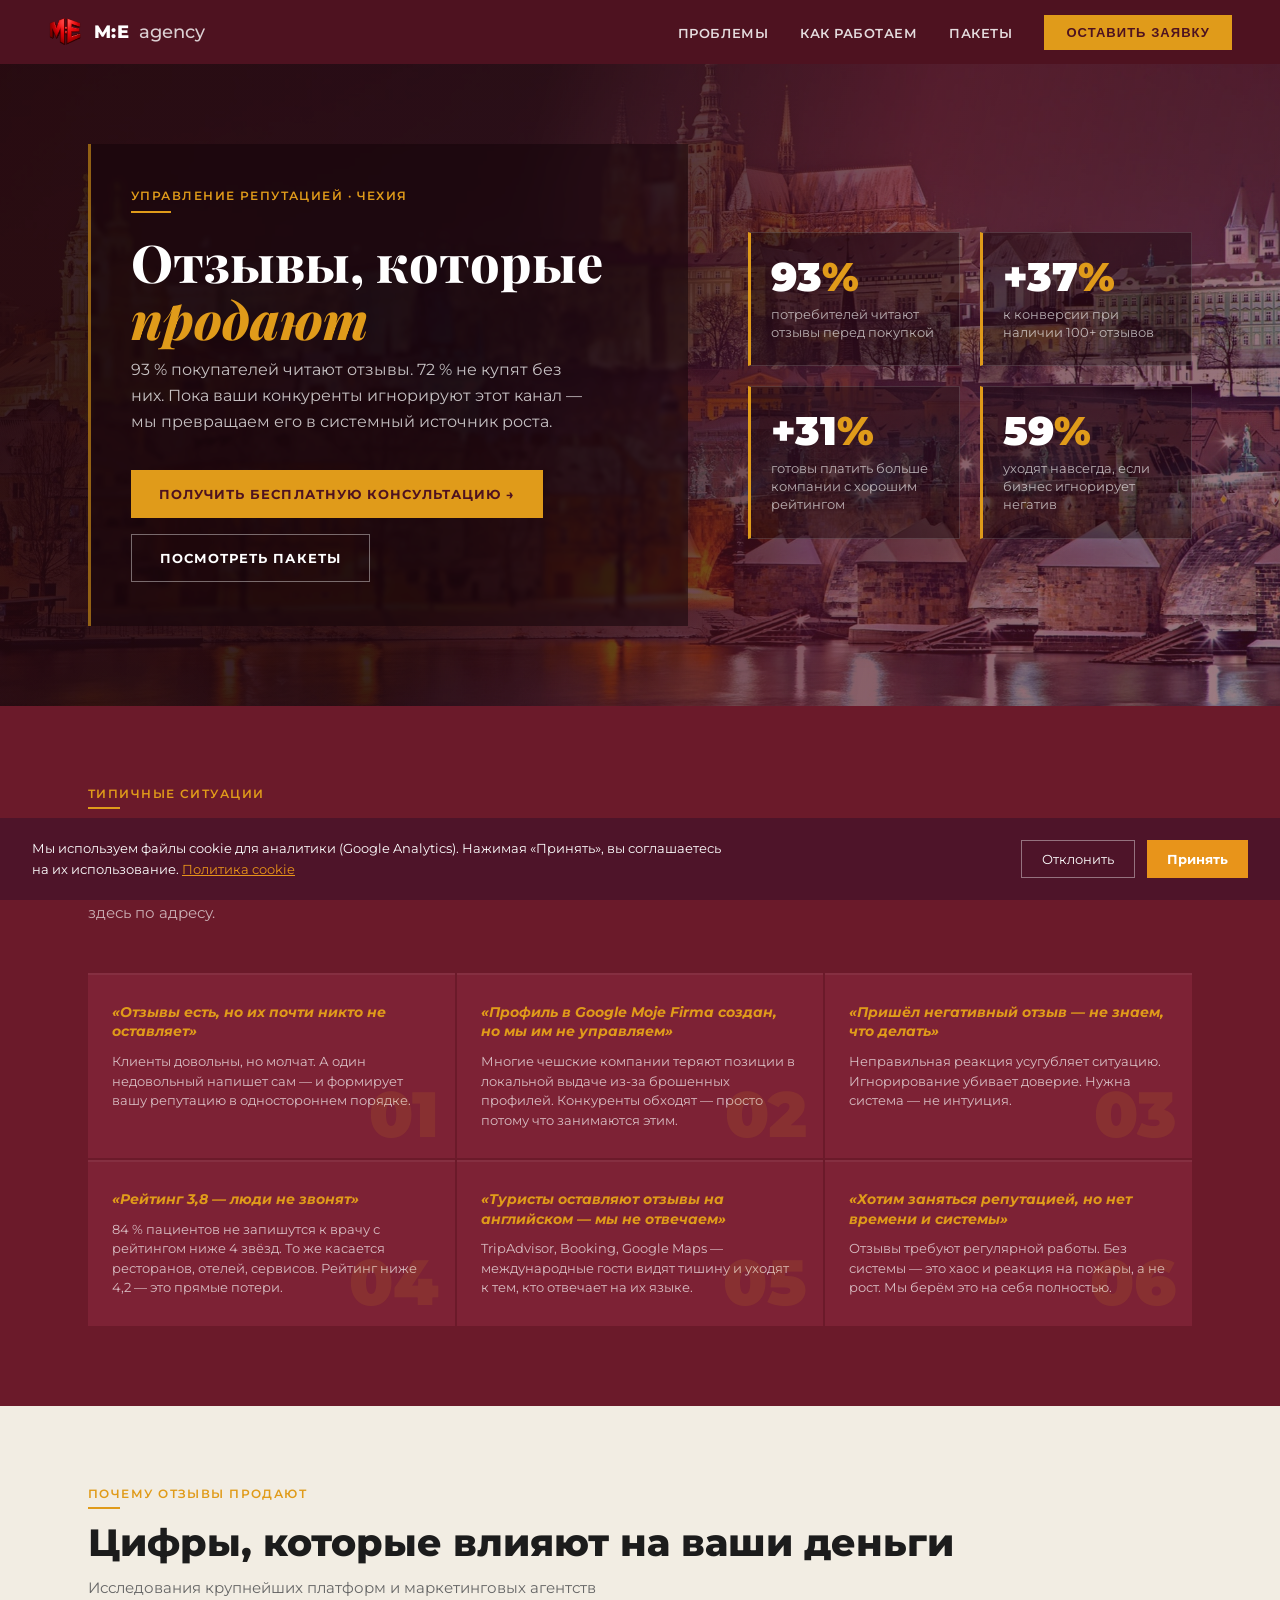
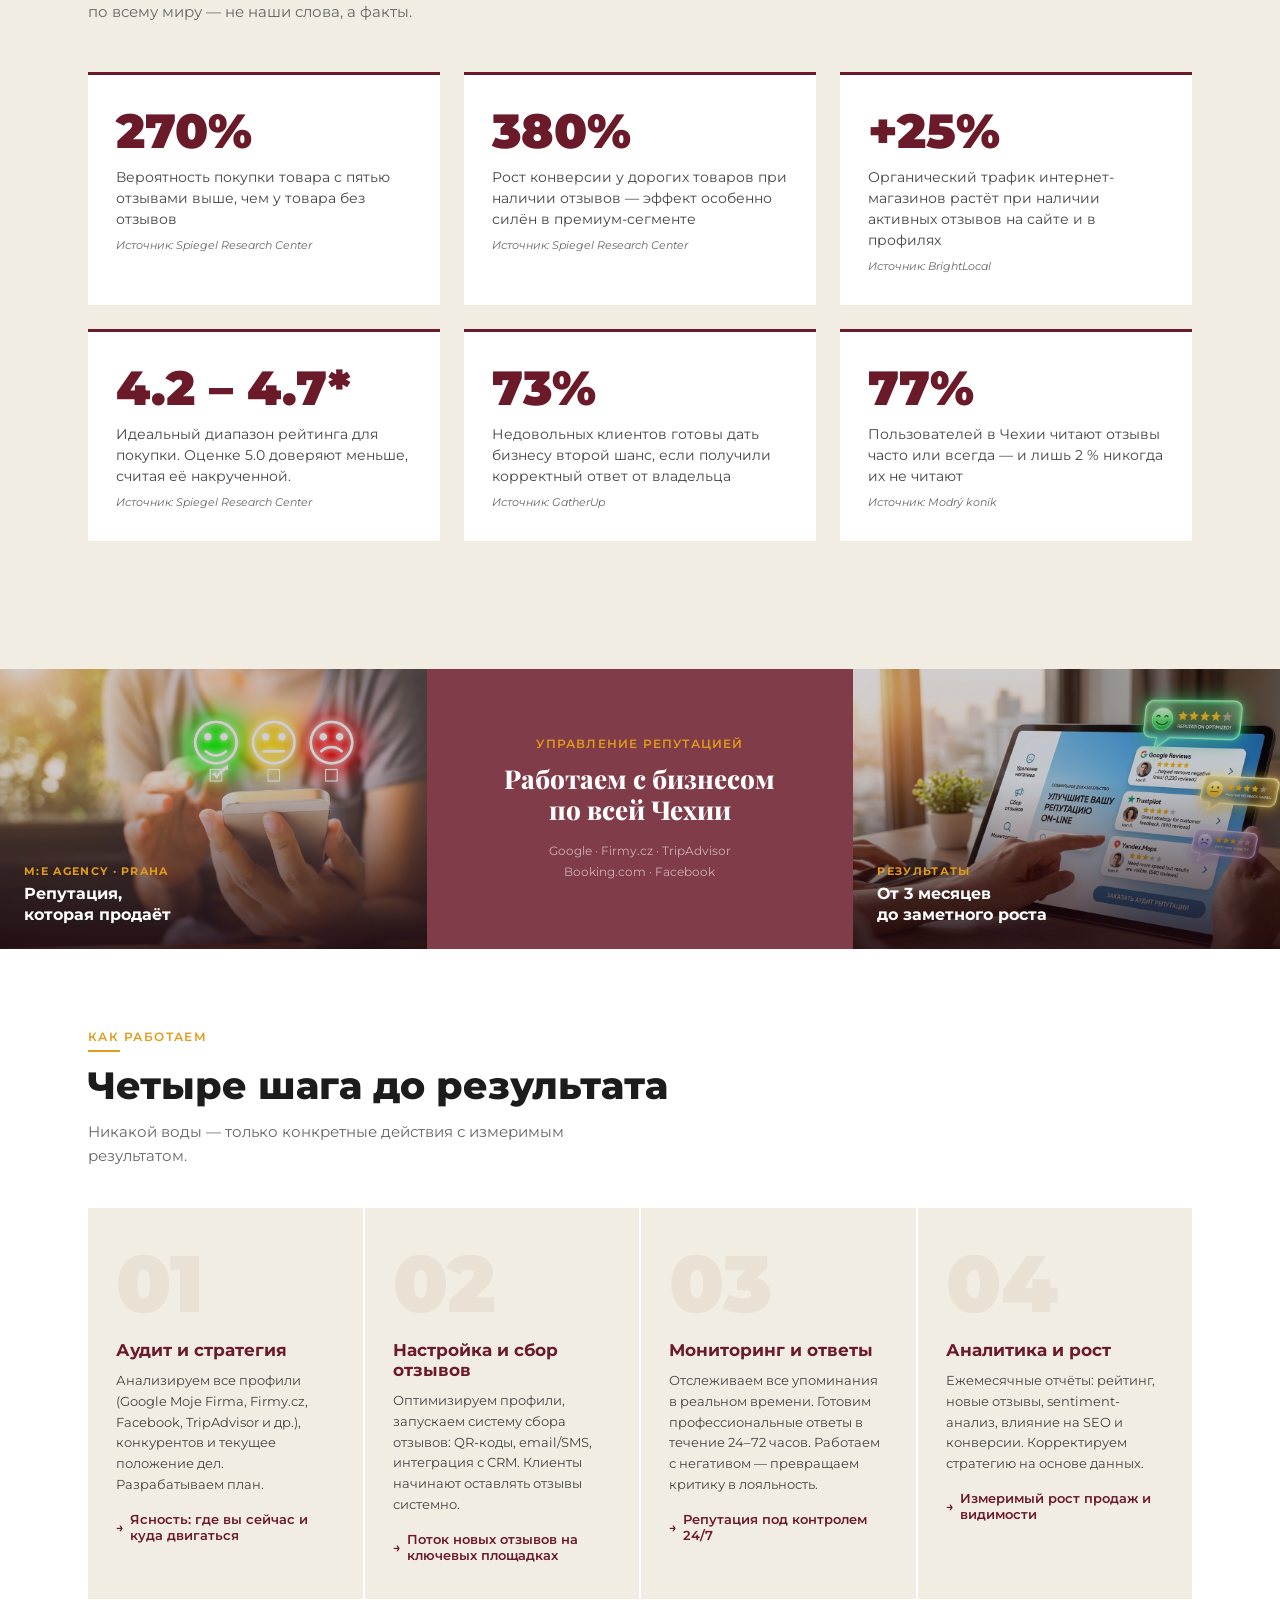
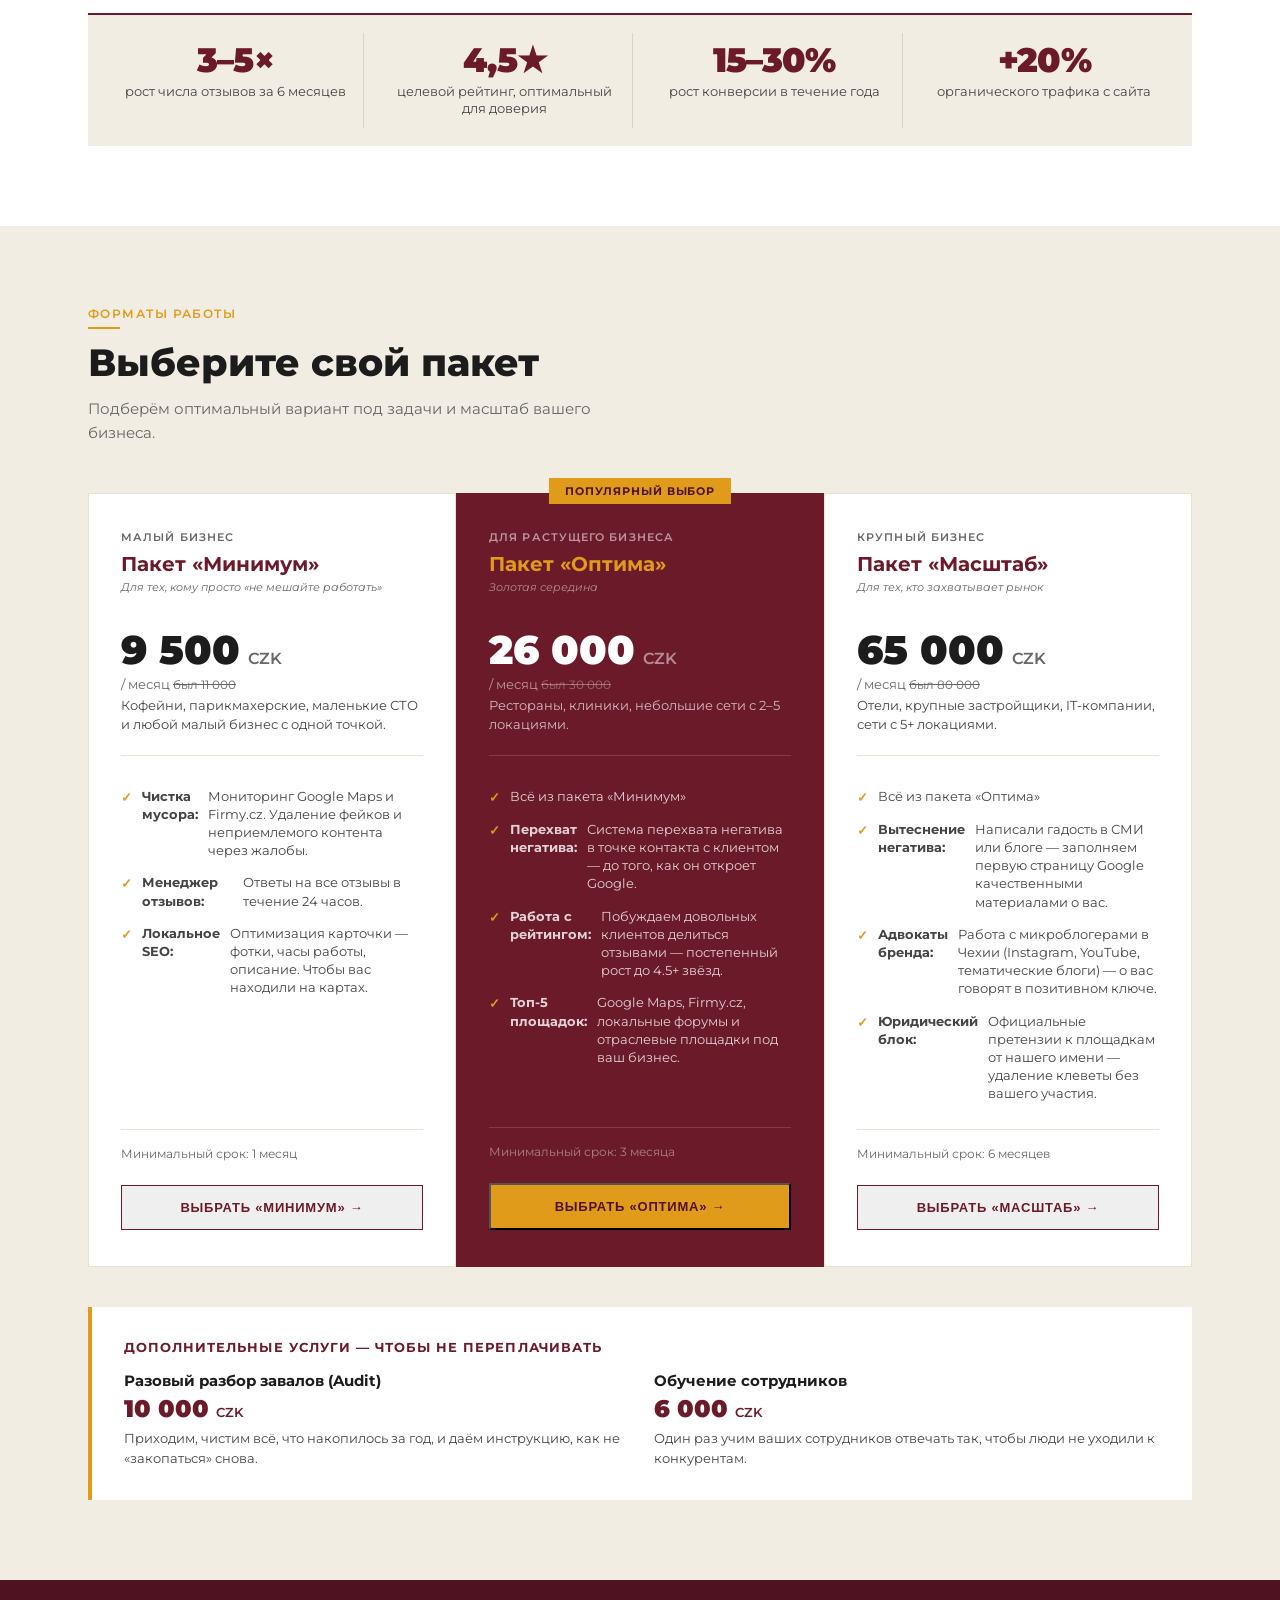
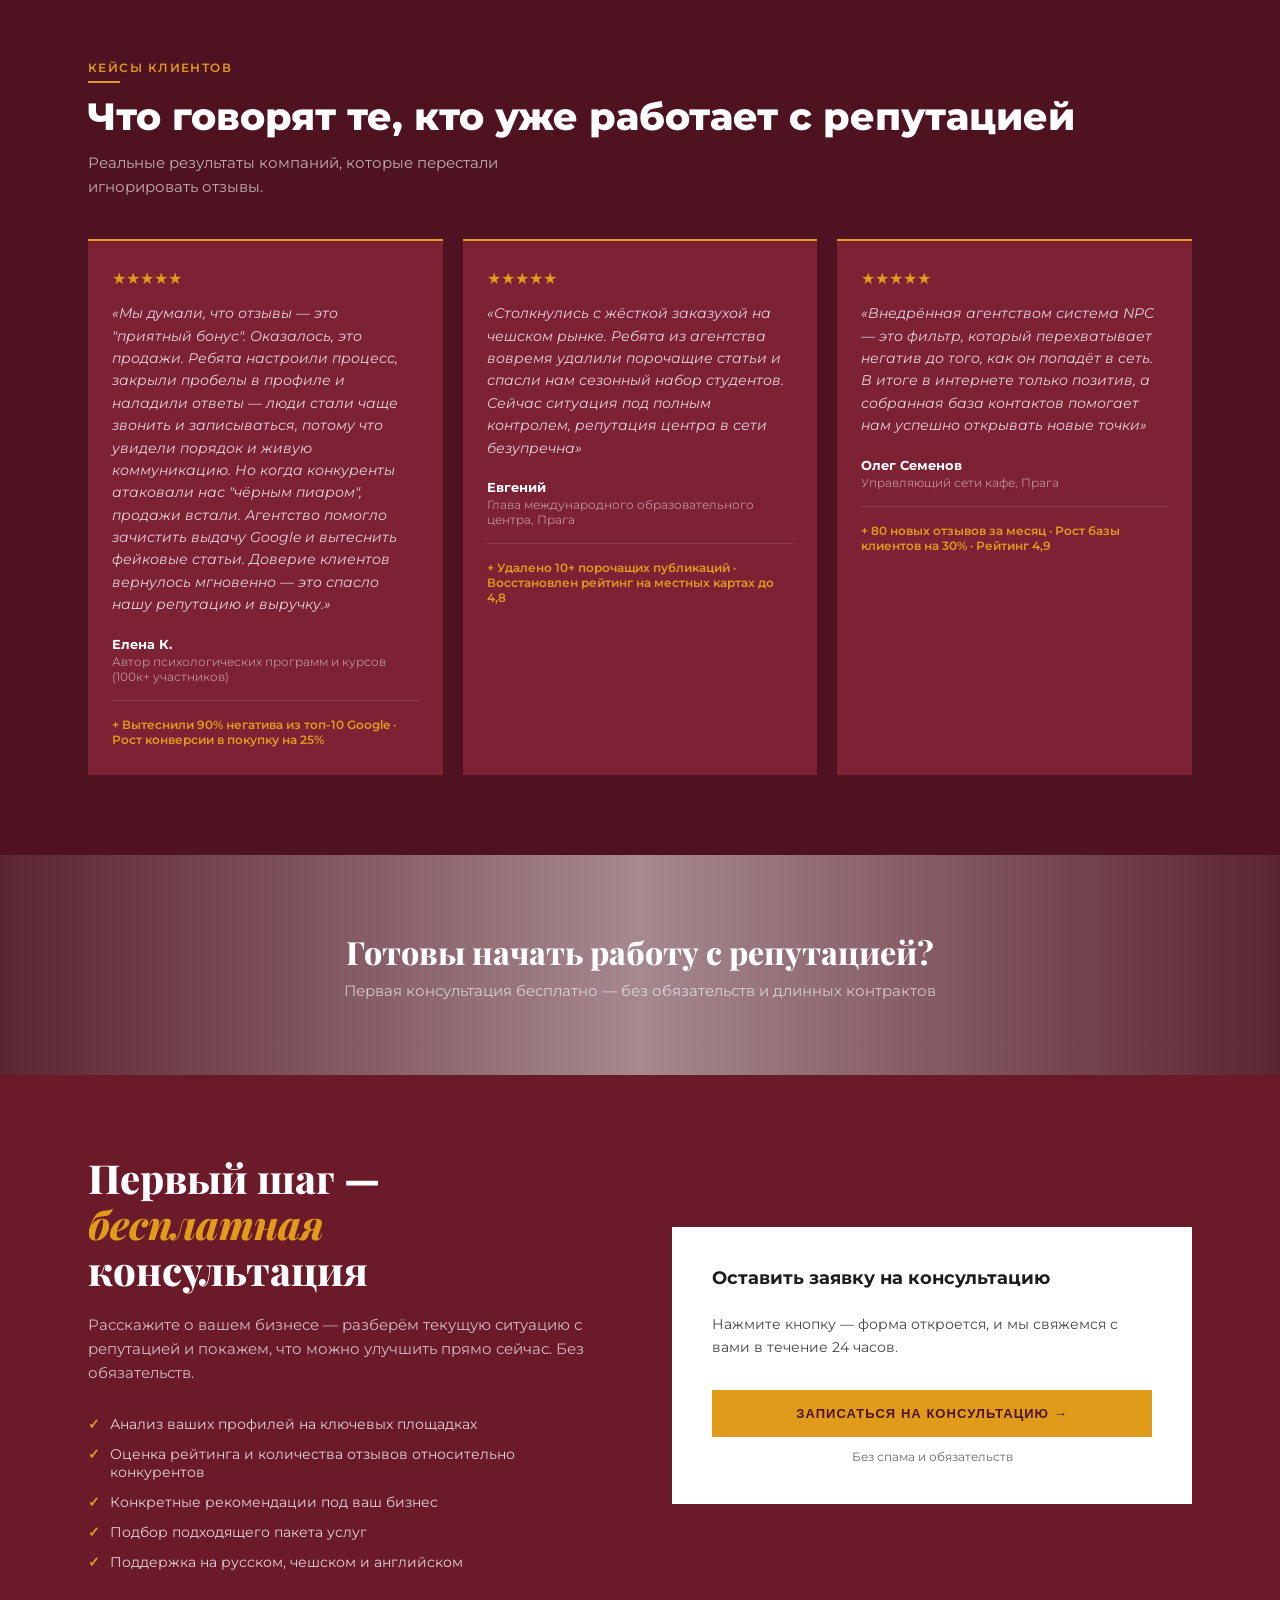
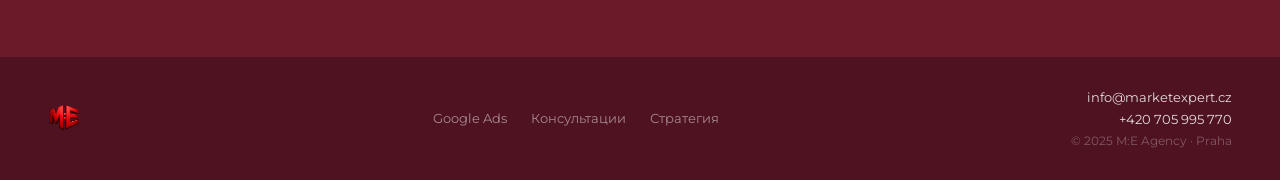
==== commit 60868bf6: "Update index.html" ====
--- a/index.html
+++ b/index.html
@@ -879,7 +879,7 @@
     <div class="reviews-grid">
       <div class="review-card">
         <div class="review-stars">★★★★★</div>
-        <div class="review-text">«Мы думали, что отзывы — это "приятный бонус". Оказалось, это продажи. Ребята настроили процесс, закрыли пробелы в профиле и наладили ответы — и люди стали чаще звонить и записываться, потому что увидели порядок и живую коммуникацию»</div>
+        <div class="review-text">«Мы думали, что отзывы — это "приятный бонус". Оказалось, это продажи. Ребята настроили процесс, закрыли пробелы в профиле и наладили ответы — люди стали чаще звонить и записываться, потому что увидели порядок и живую коммуникацию. Но когда конкуренты атаковали нас "чёрным пиаром", продажи встали. Агентство помогло зачистить выдачу Google и вытеснить фейковые статьи. Доверие клиентов вернулось мгновенно — это спасло нашу репутацию и выручку.»</div>
         <div class="review-author">Елена К.</div>
         <div class="review-role">Автор психологических программ и курсов (100к+ участников)</div>
         <div class="review-result">+ Вытеснили 90% негатива из топ-10 Google · Рост конверсии в покупку на 25%</div>
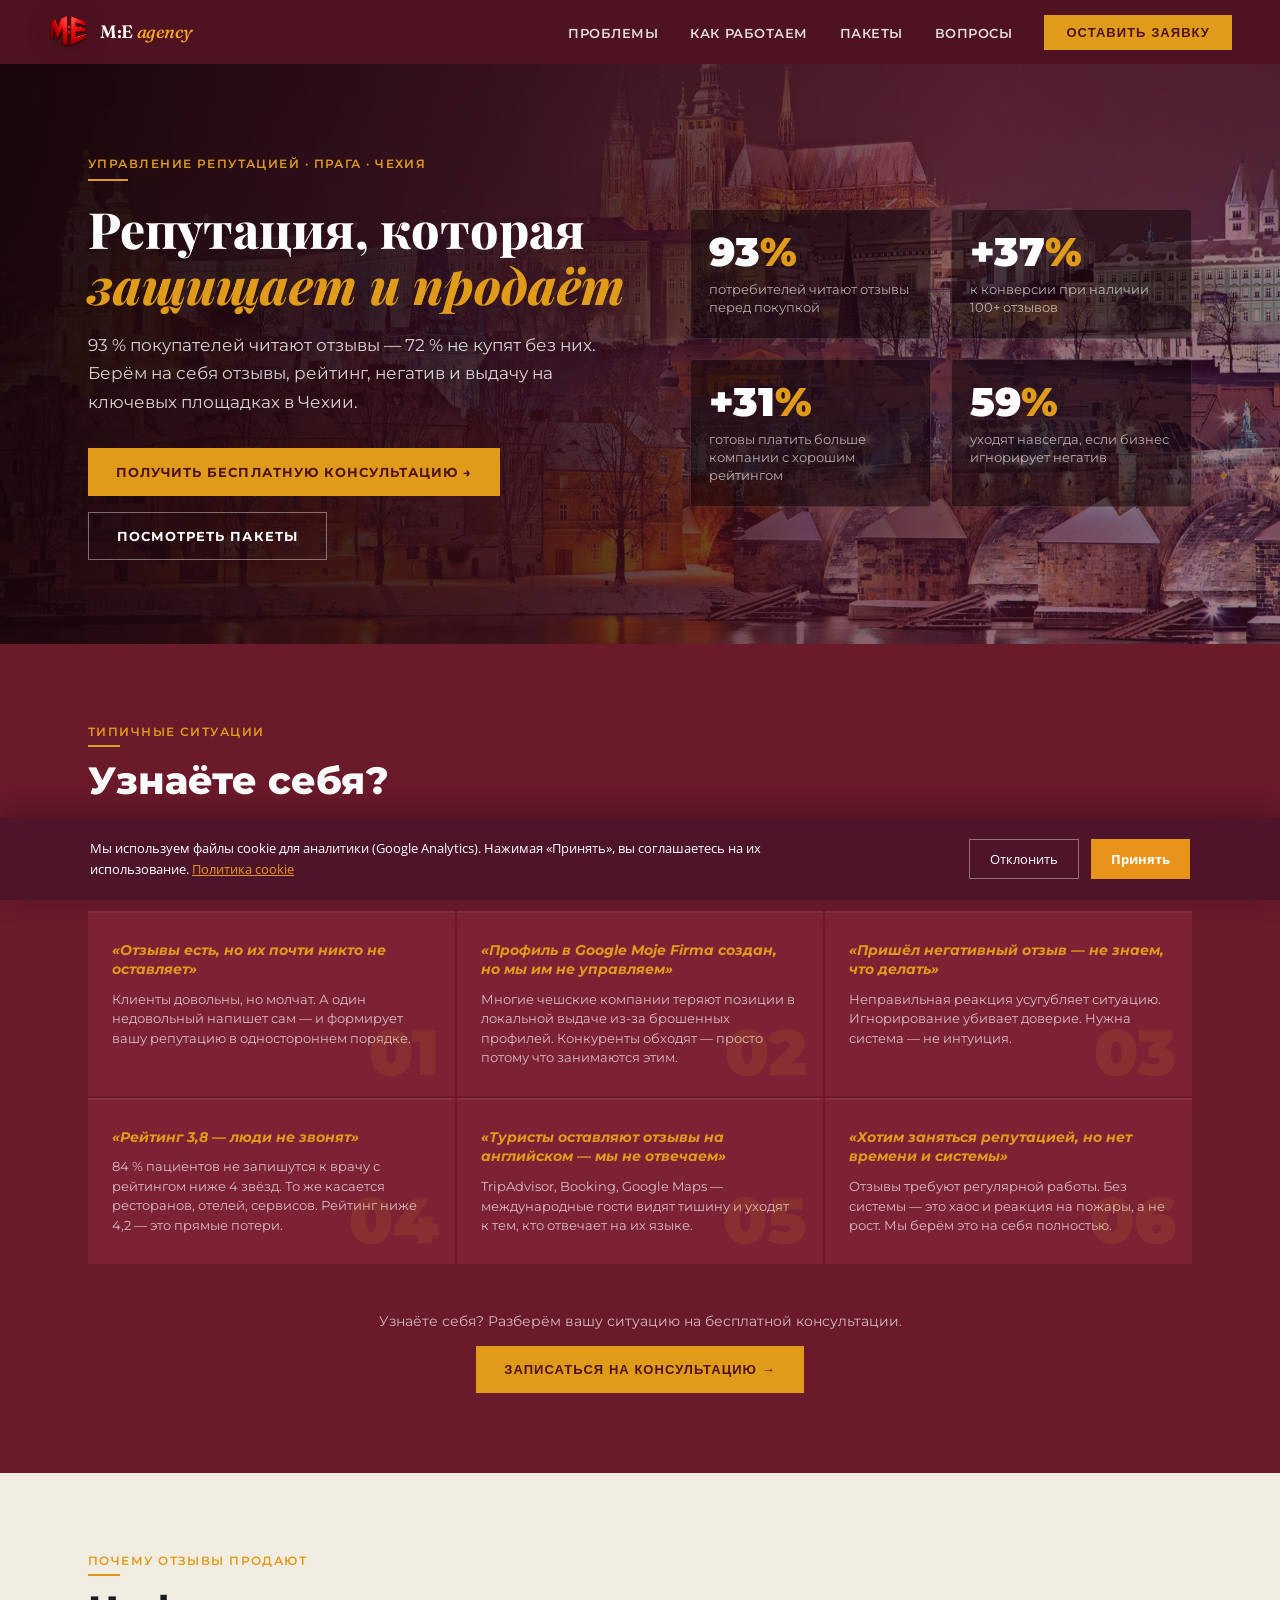
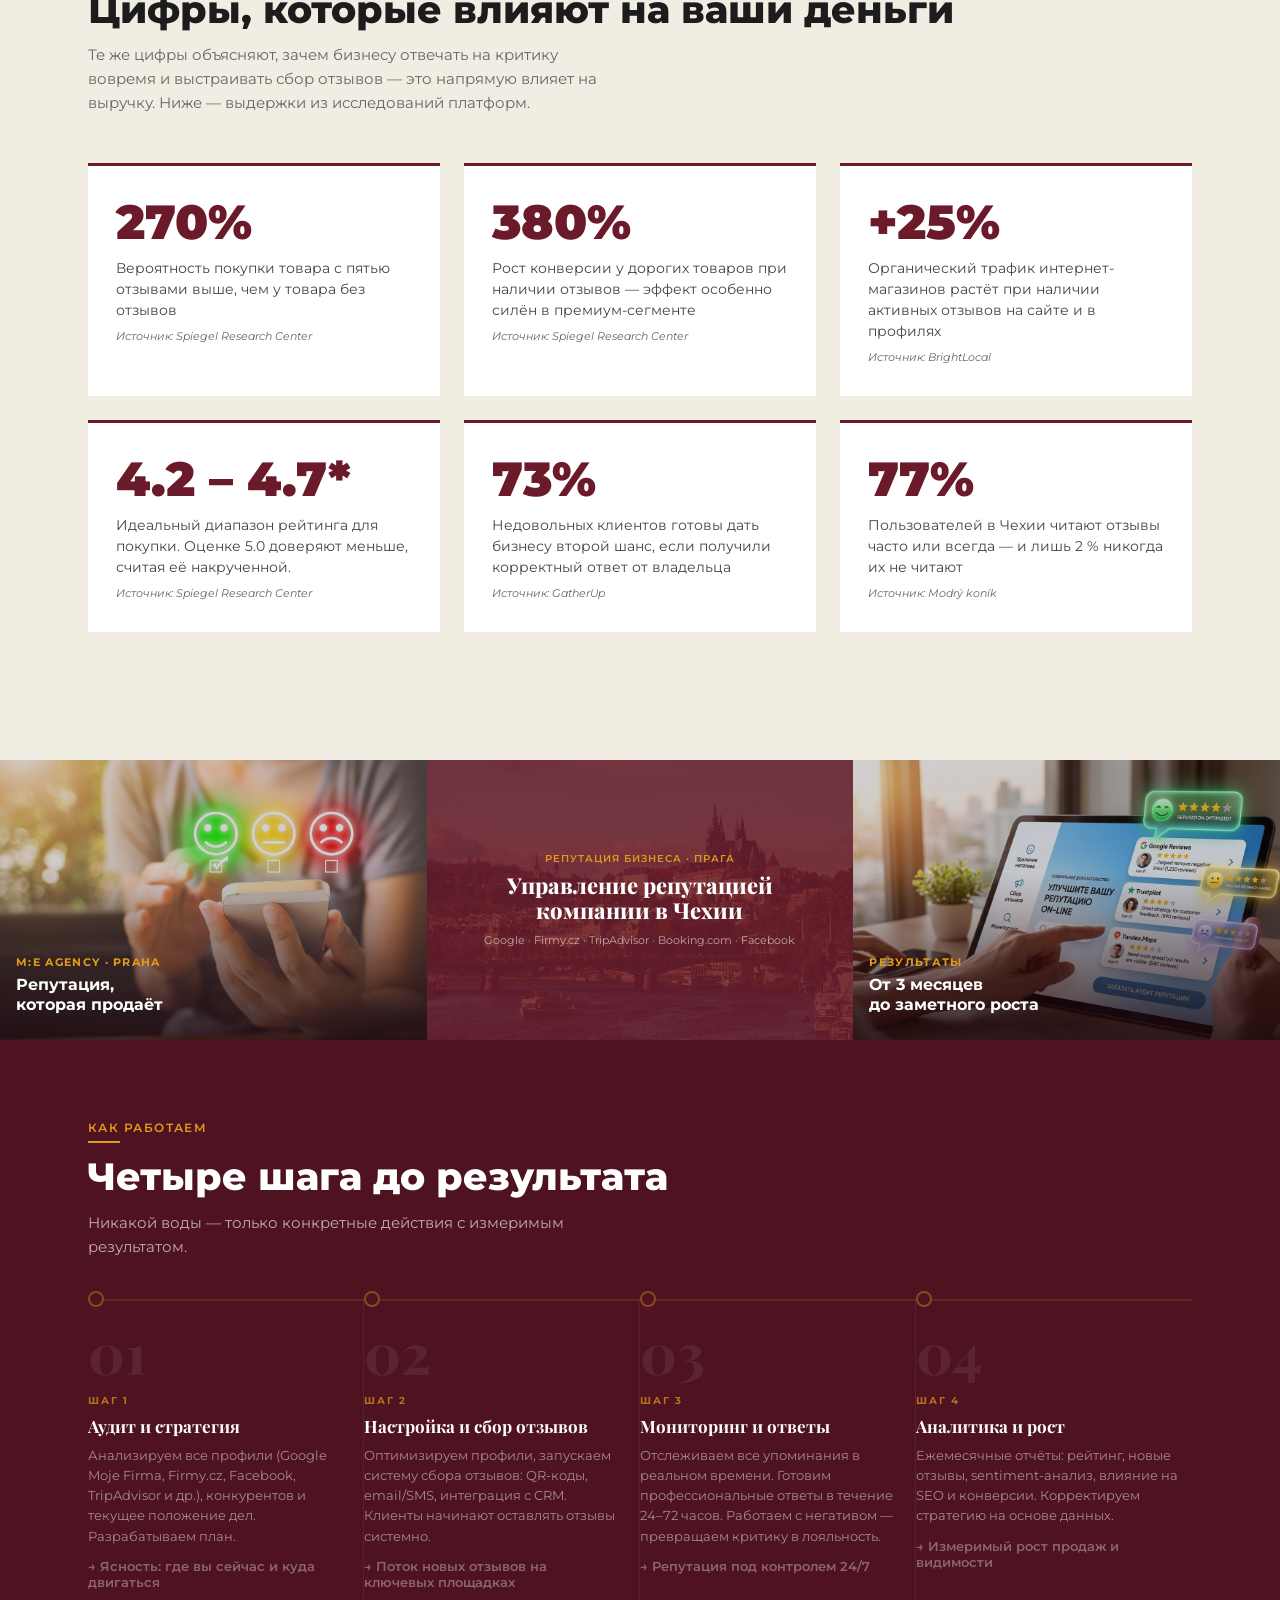
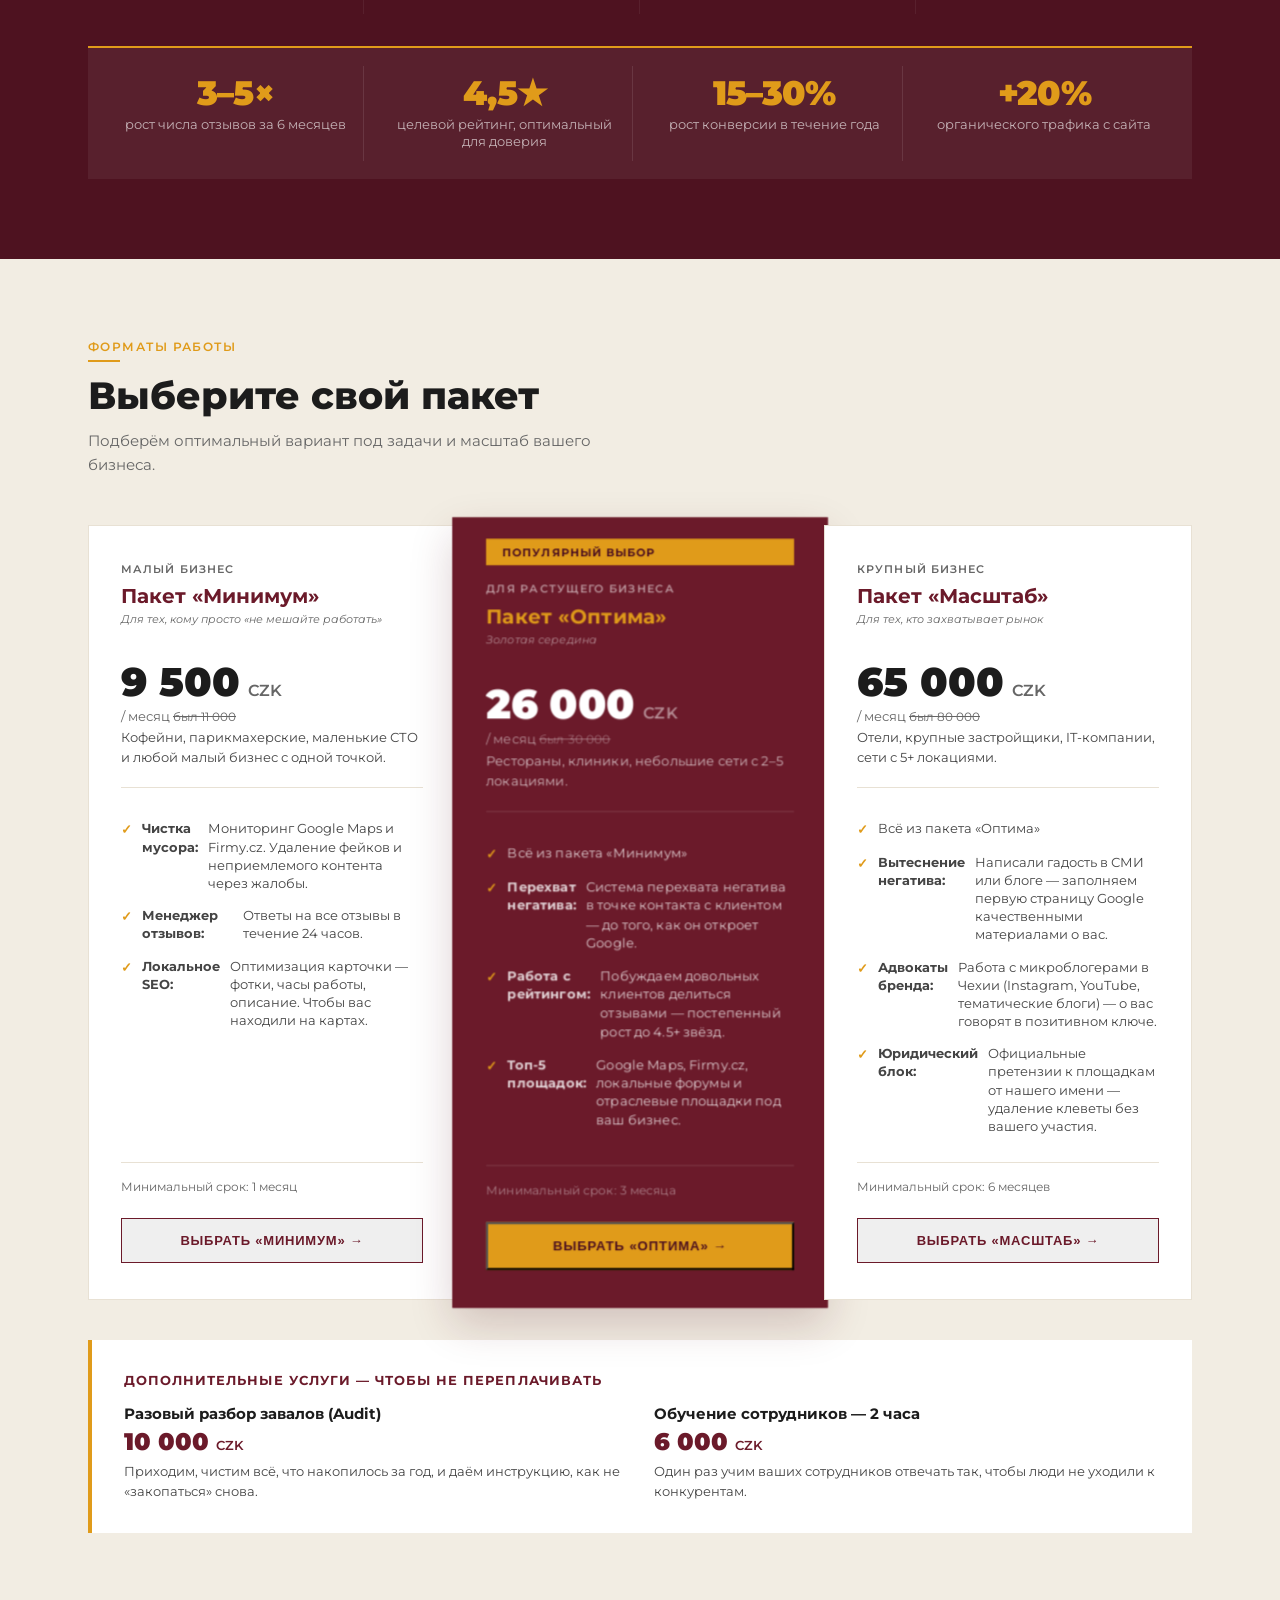
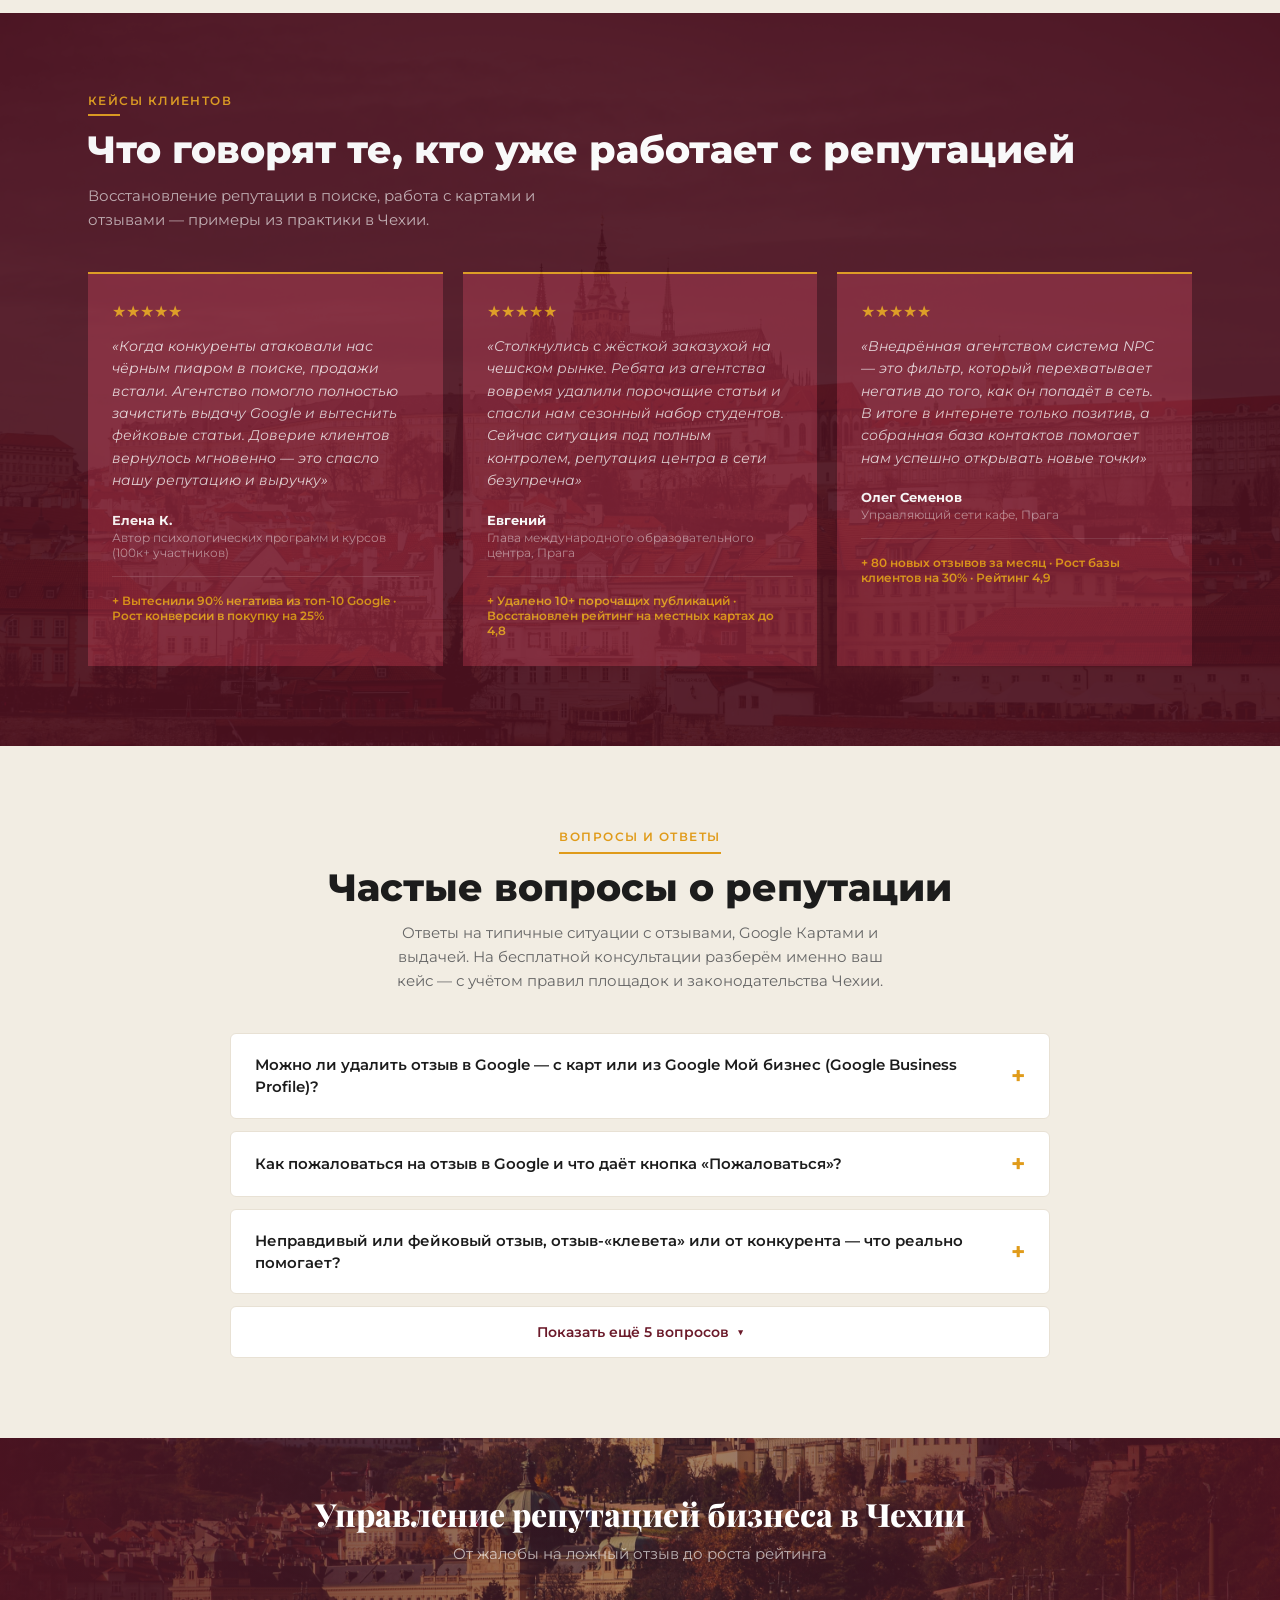
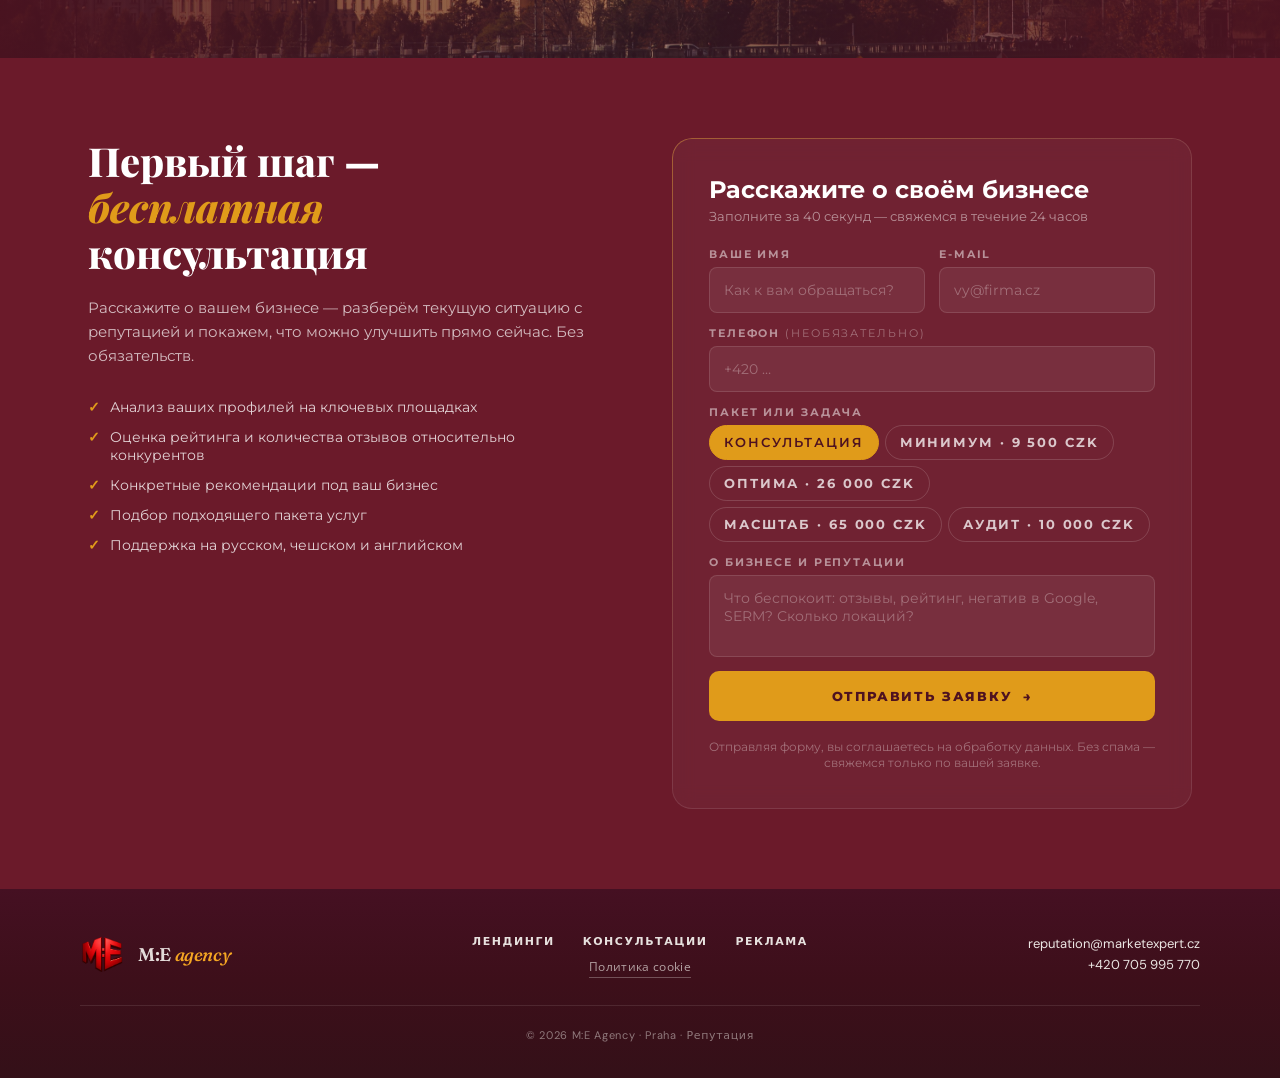
==== commit 5e320ead: "Add files via upload" ====
--- a/index.html
+++ b/index.html
@@ -1,15 +1,33 @@
-<!DOCTYPE html>
+﻿<!DOCTYPE html>
 <html lang="ru">
 <head>
 <meta charset="UTF-8">
 <meta name="viewport" content="width=device-width, initial-scale=1.0">
-<title>Управление репутацией — M:E Agency</title>
-<!-- FAVICON -->
-<link rel="icon" href="favicon.png" type="image/png" sizes="32x32">
-<link rel="icon" href="favicon.png" type="image/png" sizes="16x16">
-<link rel="apple-touch-icon" href="favicon.png">
-<link href="https://fonts.googleapis.com/css2?family=Montserrat:wght@400;500;600;700;800;900&family=Playfair+Display:ital,wght@0,700;0,800;1,700&display=swap" rel="stylesheet">
-<script src="https://js-eu1.hsforms.net/forms/embed/144885667.js" defer></script>
+<title>Управление репутацией в Праге и Чехии — Google Карты, отзывы, SERM | M:E Agency</title>
+<meta name="description" content="Агентство по репутации в Чехии: Google Business Profile (Мой бизнес), работа с негативными отзывами и ответы, жалобы на ложные и фейковые отзывы в Google, рост рейтинга, зачистка выдачи и интернет-репутация бренда. Локальное SEO Прага.">
+<meta name="robots" content="index, follow">
+<link rel="canonical" href="https://reputation.marketexpert.cz/">
+<link rel="alternate" hreflang="ru" href="https://reputation.marketexpert.cz/">
+<meta property="og:type" content="website">
+<meta property="og:site_name" content="M:E Agency">
+<meta property="og:locale" content="ru_RU">
+<meta property="og:url" content="https://reputation.marketexpert.cz/">
+<meta property="og:title" content="Управление репутацией в Праге и Чехии — Google Карты, отзывы, SERM | M:E Agency">
+<meta property="og:description" content="Агентство по репутации в Чехии: Google Business Profile, работа с отзывами, рост рейтинга, SERM. Прага и вся Чехия.">
+<meta property="og:image" content="https://reputation.marketexpert.cz/logo.png">
+<meta name="twitter:card" content="summary_large_image">
+<meta name="twitter:title" content="Управление репутацией в Праге и Чехии — M:E Agency">
+<meta name="twitter:description" content="Google Карты, отзывы, негатив, SERM. Агентство по репутации в Праге и по всей Чехии.">
+<meta name="twitter:image" content="https://reputation.marketexpert.cz/logo.png">
+<script type="application/ld+json">{"@context":"https://schema.org","@type":"ProfessionalService","name":"M:E Agency — Репутация","url":"https://reputation.marketexpert.cz/","logo":"https://reputation.marketexpert.cz/logo.png","image":"https://reputation.marketexpert.cz/logo.png","description":"Управление репутацией в Google Картах и интернете: отзывы, негатив, SERM. Прага и Чехия.","email":"reputation@marketexpert.cz","telephone":"+420705995770","address":{"@type":"PostalAddress","addressLocality":"Praha","addressCountry":"CZ"},"areaServed":{"@type":"Country","name":"Czech Republic"},"priceRange":"CZK","inLanguage":"ru"}</script>
+<link rel="icon" href="logo.png" type="image/png" sizes="32x32">
+<link rel="apple-touch-icon" href="logo.png">
+<link rel="preconnect" href="https://fonts.googleapis.com">
+<link href="https://fonts.googleapis.com/css2?family=Montserrat:wght@400;500;600;700;800;900&family=Playfair+Display:ital,wght@0,700;0,800;1,700&family=Fraunces:ital,opsz,wght@0,9..144,500;0,9..144,600;1,9..144,500&family=DM+Sans:wght@400;500;600;700&family=Open+Sans:wght@400;600&display=swap" rel="stylesheet">
+<link rel="stylesheet" href="footer.css">
+<link rel="stylesheet" href="cookie.css">
+<link rel="stylesheet" href="whatsapp-fab.css">
+<script>window.__GA4_MEASUREMENT_ID__ = 'G-SPKHXMCQGM'; window.__GA4_ADS_ID__ = 'AW-11432613975';</script>
 <style>
   :root {
     --burgundy: #6B1A2A;
@@ -45,22 +63,33 @@
     position: sticky; top: 0; z-index: 100;
     display: flex; align-items: center; justify-content: space-between;
     padding: 0 48px; height: 64px;
-  }
-
-  .nav-logo {
-    display: flex; align-items: center; gap: 12px; text-decoration: none;
-  }
-  .nav-logo-icon {
-    width: 36px; height: 36px; background: var(--gold);
-    border-radius: 4px; display: flex; align-items: center; justify-content: center;
-    font-weight: 900; font-size: 13px; color: var(--burgundy-dark); letter-spacing: -0.5px;
-  }
-  .nav-logo-text { color: var(--white); font-size: 15px; font-weight: 700; }
-  .nav-logo-sub { color: rgba(255,255,255,0.5); font-size: 13px; font-weight: 400; margin-left: 4px; }
+    gap: 16px;
+  }
+  nav .nav-brand { flex-shrink: 0; margin-right: 12px; }
+  @media (min-width: 961px) {
+    nav .nav-links { margin-left: auto; flex-shrink: 0; }
+  }
+
+  .nav-toggle {
+    display: none;
+    flex-direction: column; justify-content: center; align-items: center;
+    gap: 5px; width: 44px; height: 44px; padding: 0; border: none;
+    background: transparent; cursor: pointer; flex-shrink: 0; border-radius: 6px;
+    transition: background .2s ease;
+  }
+  .nav-toggle:hover { background: rgba(255,255,255,.08); }
+  .nav-toggle-bar {
+    display: block; width: 22px; height: 2px; background: #fff;
+    border-radius: 1px; transition: transform .25s ease, opacity .25s ease;
+  }
+  nav.nav-open .nav-toggle-bar:nth-child(1) { transform: translateY(7px) rotate(45deg); }
+  nav.nav-open .nav-toggle-bar:nth-child(2) { opacity: 0; }
+  nav.nav-open .nav-toggle-bar:nth-child(3) { transform: translateY(-7px) rotate(-45deg); }
 
   .nav-links {
     display: flex; align-items: center; gap: 32px; list-style: none;
   }
+  .nav-links li { list-style: none; }
   .nav-links a {
     color: rgba(255,255,255,0.85); text-decoration: none;
     font-size: 13px; font-weight: 600; letter-spacing: 0.04em; text-transform: uppercase;
@@ -85,7 +114,7 @@
   }
   .hero-bg {
     position: absolute; inset: 0;
-    background: linear-gradient(105deg, rgba(30,8,14,0.82) 38%, rgba(78,18,32,0.45) 65%, rgba(78,18,32,0.15) 100%);
+    background: linear-gradient(100deg, rgba(18,4,10,0.92) 0%, rgba(48,12,22,0.78) 42%, rgba(78,18,32,0.35) 72%, rgba(78,18,32,0.12) 100%);
     z-index: 1;
   }
   .hero-bg-img {
@@ -98,8 +127,8 @@
   }
   .hero-content {
     position: relative; z-index: 2;
-    max-width: 1200px; margin: 0 auto; padding: 80px 48px;
-    display: grid; grid-template-columns: 1.15fr 0.85fr; gap: 60px; align-items: center;
+    max-width: 1200px; margin: 0 auto; padding: 88px 48px 80px;
+    display: grid; grid-template-columns: 1.05fr 0.95fr; gap: 48px; align-items: center;
     width: 100%;
   }
   .hero-label {
@@ -112,13 +141,13 @@
   }
   .hero h1 {
     font-family: 'Playfair Display', serif;
-    font-size: 52px; font-weight: 800; line-height: 1.1;
-    color: var(--white); margin-bottom: 10px;
+    font-size: clamp(34px, 4.6vw, 50px); font-weight: 800; line-height: 1.12;
+    color: var(--white); margin-bottom: 18px;
   }
   .hero h1 em { font-style: italic; color: var(--gold); }
   .hero-subtitle {
-    font-size: 16px; color: rgba(255,255,255,0.75); line-height: 1.6;
-    margin-bottom: 36px; max-width: 460px;
+    font-size: 17px; color: rgba(255,255,255,0.82); line-height: 1.65;
+    margin-bottom: 32px; max-width: 520px;
   }
   .hero-btns { display: flex; gap: 16px; flex-wrap: wrap; }
   .btn-primary {
@@ -140,10 +169,10 @@
     display: grid; grid-template-columns: 1fr 1fr; gap: 20px;
   }
   .hero-stat {
-    background: rgba(20, 5, 10, 0.42); border: 1px solid rgba(255,255,255,0.14);
-    backdrop-filter: blur(4px);
-    -webkit-backdrop-filter: blur(4px);
-    padding: 24px 20px; border-left: 3px solid var(--gold);
+    background: rgba(12, 4, 8, 0.5); border: 1px solid rgba(255,255,255,0.1);
+    backdrop-filter: blur(8px);
+    -webkit-backdrop-filter: blur(8px);
+    padding: 22px 18px; border-radius: 4px;
   }
   .hero-stat-num {
     font-size: 40px; font-weight: 900; color: var(--white); line-height: 1;
@@ -197,6 +226,8 @@
   .problem-card-text {
     font-size: 13px; color: rgba(255,255,255,0.7); line-height: 1.5;
   }
+  .problems-cta { margin-top: 48px; text-align: center; }
+  .problems-cta p { color: rgba(255,255,255,0.7); font-size: 14px; margin-bottom: 16px; }
 
   /* ====== STATS (beige) ====== */
   .stats-section { background: var(--beige); }
@@ -217,38 +248,98 @@
     font-size: 11px; color: var(--text-light); margin-top: 8px; font-style: italic;
   }
 
-  /* ====== HOW WE WORK (white) ====== */
-  .how { background: var(--white); }
-  .steps-grid {
-    display: grid; grid-template-columns: repeat(4, 1fr); gap: 2px;
+  /* ====== HOW WE WORK — timeline ====== */
+  .how {
+    background: var(--burgundy-dark);
     position: relative;
-  }
-  .step-card {
-    background: var(--beige); padding: 36px 28px; position: relative;
     overflow: hidden;
   }
-  .step-num {
-    font-size: 80px; font-weight: 900; color: var(--beige-dark);
-    line-height: 1; margin-bottom: 16px; font-family: 'Montserrat', sans-serif;
-  }
-  .step-arrow {
-    position: absolute; right: -14px; top: 50%; transform: translateY(-50%);
-    font-size: 20px; color: var(--text-light); z-index: 2;
-  }
-  .step-title {
-    font-size: 17px; font-weight: 700; color: var(--burgundy); margin-bottom: 10px;
-  }
-  .step-text { font-size: 13px; color: var(--text-mid); line-height: 1.6; margin-bottom: 16px; }
-  .step-result {
-    font-size: 13px; font-weight: 600; color: var(--burgundy); 
-    display: flex; align-items: center; gap: 6px;
-  }
-  .step-result::before { content: '→'; }
+  .how .section-label { color: var(--gold); }
+  .how .section-title { color: var(--white); }
+  .how .section-sub { color: rgba(255,255,255,0.65); }
+
+  .process-track { position: relative; }
+  .process-line {
+    position: relative;
+    height: 2px;
+    background: rgba(224, 155, 26, 0.15);
+    margin: 40px 0 -1px;
+  }
+  .process-line-fill {
+    position: absolute;
+    top: 0; left: 0; height: 100%;
+    background: var(--gold);
+    width: 0;
+    transition: width 0.1s linear;
+    box-shadow: 0 0 12px var(--gold);
+  }
+  .process-steps {
+    display: grid;
+    grid-template-columns: repeat(4, 1fr);
+    gap: 0;
+  }
+  .process-step {
+    padding: 24px 20px 24px 0;
+    border-right: 1px solid rgba(255, 255, 255, 0.06);
+    position: relative;
+  }
+  .process-step:last-child { border-right: none; padding-right: 0; }
+  .process-step::before {
+    content: '';
+    position: absolute;
+    top: -9px; left: 0;
+    width: 16px; height: 16px;
+    border-radius: 50%;
+    background: var(--burgundy-dark);
+    border: 2px solid rgba(224, 155, 26, 0.4);
+    transition: all 0.3s ease;
+  }
+  .process-step.is-active::before {
+    background: var(--gold);
+    border-color: var(--gold);
+    box-shadow: 0 0 0 6px rgba(224, 155, 26, 0.2);
+    transform: scale(1.2);
+  }
+  .step-indicator {
+    font-family: 'Playfair Display', serif;
+    font-size: 56px; font-weight: 800;
+    color: rgba(255, 255, 255, 0.08);
+    line-height: 1;
+    margin-bottom: 14px;
+    transition: color 0.4s ease;
+  }
+  .process-step.is-active .step-indicator { color: var(--gold); }
+  .process-step .step-meta {
+    font-size: 10px; font-weight: 700; letter-spacing: 0.18em;
+    text-transform: uppercase;
+    color: rgba(224, 155, 26, 0.7);
+    margin-bottom: 8px;
+  }
+  .process-step .step-title {
+    font-family: 'Playfair Display', serif;
+    font-weight: 700;
+    font-size: 17px;
+    color: #fff;
+    margin-bottom: 8px;
+  }
+  .process-step .step-desc {
+    font-size: 13px;
+    color: rgba(255, 255, 255, 0.5);
+    line-height: 1.55;
+    margin-bottom: 12px;
+  }
+  .process-step .step-result {
+    font-size: 13px;
+    font-weight: 600;
+    color: rgba(255, 255, 255, 0.35);
+    transition: color 0.4s ease;
+  }
+  .process-step.is-active .step-result { color: var(--gold); }
 
   .how-metrics {
-    margin-top: 14px;
-    background: var(--beige);
-    border-top: 2px solid var(--burgundy);
+    margin-top: 32px;
+    background: rgba(255, 255, 255, 0.06);
+    border-top: 2px solid var(--gold);
     padding: 18px 20px;
     display: grid;
     grid-template-columns: repeat(4, minmax(0, 1fr));
@@ -257,34 +348,40 @@
   .how-metric {
     text-align: center;
     padding: 10px 8px;
-    border-right: 1px solid rgba(78,18,32,0.12);
+    border-right: 1px solid rgba(255,255,255,0.1);
   }
   .how-metric:last-child { border-right: none; }
   .how-metric-num {
     font-size: 34px;
     font-weight: 900;
-    color: var(--burgundy);
+    color: var(--gold);
     line-height: 1;
     letter-spacing: -0.02em;
   }
   .how-metric-text {
     font-size: 13px;
-    color: var(--text-mid);
+    color: rgba(255,255,255,0.65);
     margin-top: 6px;
     line-height: 1.35;
   }
 
   @media (max-width: 980px) {
-    .steps-grid { grid-template-columns: repeat(2, 1fr); }
-    .step-arrow { display: none; }
+    .process-steps { grid-template-columns: 1fr; gap: 20px; }
+    .process-line { display: none; }
+    .process-step {
+      border-right: none;
+      padding: 0 0 20px;
+      border-bottom: 1px solid rgba(255,255,255,0.06);
+    }
+    .process-step::before { display: none; }
+    .process-step:last-child { border-bottom: none; padding-bottom: 0; }
     .how-metrics { grid-template-columns: repeat(2, minmax(0, 1fr)); }
-    .how-metric { border-right: none; border-top: 1px solid rgba(78,18,32,0.12); }
+    .how-metric { border-right: none; border-top: 1px solid rgba(255,255,255,0.1); }
     .how-metric:nth-child(1), .how-metric:nth-child(2) { border-top: none; }
   }
   @media (max-width: 560px) {
-    .steps-grid { grid-template-columns: 1fr; }
     .how-metrics { grid-template-columns: 1fr; }
-    .how-metric { border-top: 1px solid rgba(78,18,32,0.12); }
+    .how-metric { border-top: 1px solid rgba(255,255,255,0.1); }
     .how-metric:first-child { border-top: none; }
   }
 
@@ -367,6 +464,54 @@
     background: var(--gold); color: var(--burgundy-dark);
   }
   .pkg-cta-gold:hover { background: var(--gold-dark); }
+
+  .packages-grid .pkg-card.pkg-anim-item {
+    overflow: hidden;
+    transition: transform .45s cubic-bezier(.22,1,.36,1), box-shadow .45s ease, border-color .35s ease;
+  }
+  .packages-grid .pkg-card.pkg-anim-item::before {
+    content: ''; position: absolute; inset: 0;
+    background: linear-gradient(135deg, rgba(224,155,26,.12) 0%, rgba(255,255,255,.35) 42%, transparent 72%);
+    opacity: 0; transition: opacity .4s ease; pointer-events: none; z-index: 0;
+  }
+  .packages-grid .pkg-card.pkg-anim-item::after {
+    content: ''; position: absolute; top: 0; left: 0; right: 0; height: 3px;
+    background: linear-gradient(90deg, transparent, var(--gold), transparent);
+    opacity: 0; transform: scaleX(0);
+    transition: opacity .35s ease, transform .45s cubic-bezier(.22,1,.36,1); z-index: 1;
+  }
+  .packages-grid .pkg-card.pkg-anim-item:hover::before { opacity: 1; }
+  .packages-grid .pkg-card.pkg-anim-item:hover::after { opacity: 1; transform: scaleX(1); }
+  .packages-grid .pkg-card.pkg-anim-item:hover {
+    transform: translateY(-10px) scale(1.03);
+    box-shadow: 0 22px 50px rgba(107,26,42,.14), 0 0 0 1px rgba(224,155,26,.2);
+    border-color: rgba(224,155,26,.35); z-index: 2;
+  }
+  .packages-grid .pkg-card.pkg-anim-item.featured { box-shadow: 0 16px 40px rgba(78,18,32,.2); }
+  .packages-grid .pkg-card.pkg-anim-item.featured:hover {
+    transform: translateY(-12px) scale(1.04);
+    box-shadow: 0 28px 60px rgba(78,18,32,.28), 0 0 28px rgba(224,155,26,.1);
+    border-color: var(--gold);
+  }
+  .packages-grid .pkg-card.pkg-anim-item > * { position: relative; z-index: 1; }
+  .packages-grid.packages-js .pkg-card.pkg-anim-item { opacity: 0; transform: translateY(40px); }
+  .packages-grid.packages-js.is-visible .pkg-card.pkg-anim-item { animation: pkgCardIn .75s cubic-bezier(.22,1,.36,1) both; }
+  .packages-grid.packages-js.is-visible .pkg-card.pkg-anim-item:nth-child(1) { animation-delay: .08s; }
+  .packages-grid.packages-js.is-visible .pkg-card.pkg-anim-item:nth-child(2) { animation-delay: .2s; }
+  .packages-grid.packages-js.is-visible .pkg-card.pkg-anim-item:nth-child(3) { animation-delay: .32s; }
+  .packages-grid.packages-js.is-visible .pkg-card.pkg-anim-item.featured { animation-name: pkgCardInHot; }
+  @keyframes pkgCardIn {
+    from { opacity: 0; transform: translateY(40px); }
+    to { opacity: 1; transform: none; }
+  }
+  @keyframes pkgCardInHot {
+    from { opacity: 0; transform: translateY(40px) scale(.98); }
+    to { opacity: 1; transform: scale(1.02); }
+  }
+  @media (prefers-reduced-motion: reduce) {
+    .packages-grid .pkg-card.pkg-anim-item:hover { transform: none; }
+    .packages-grid.packages-js .pkg-card.pkg-anim-item { opacity: 1; transform: none; animation: none; }
+  }
 
   /* ====== REVIEWS / КЕЙСЫ (dark) ====== */
   .reviews-section { background: var(--burgundy-dark); }
@@ -413,7 +558,7 @@
   /* ====== CTA FORM ====== */
   .cta-section { background: var(--burgundy); }
   .cta-inner {
-    display: grid; grid-template-columns: 1fr 1fr; gap: 64px; align-items: center;
+    display: grid; grid-template-columns: 1fr 1fr; gap: 64px; align-items: start;
   }
   .cta-text h2 {
     font-family: 'Playfair Display', serif;
@@ -431,46 +576,215 @@
     content: '✓'; color: var(--gold); font-weight: 700; flex-shrink: 0;
   }
 
-  .cta-form { background: var(--white); padding: 40px; }
-  .form-title {
-    font-size: 18px; font-weight: 700; color: var(--text-dark); margin-bottom: 24px;
-  }
-  .form-group { margin-bottom: 16px; }
-  .form-group label {
-    display: block; font-size: 12px; font-weight: 600; letter-spacing: 0.06em;
-    text-transform: uppercase; color: var(--text-light); margin-bottom: 6px;
-  }
-  .form-group input, .form-group select, .form-group textarea {
-    width: 100%; padding: 12px 14px; border: 1px solid var(--beige-dark);
-    background: var(--beige); font-family: 'Montserrat', sans-serif;
-    font-size: 14px; color: var(--text-dark); outline: none;
-    transition: border-color .2s;
-  }
-  .form-group input:focus, .form-group select:focus, .form-group textarea:focus {
-    border-color: var(--burgundy);
-  }
-  .form-group textarea { height: 80px; resize: none; }
+  .form-box {
+    background: rgba(255,255,255,.04);
+    border: 1px solid rgba(255,255,255,.1);
+    border-radius: 20px;
+    padding: 36px;
+    backdrop-filter: blur(10px);
+    -webkit-backdrop-filter: blur(10px);
+    position: relative;
+    z-index: 3;
+  }
+  .form-box::before {
+    content: '';
+    position: absolute;
+    inset: -1px;
+    border-radius: 20px;
+    padding: 1px;
+    background: linear-gradient(135deg, rgba(224,155,26,.4), transparent 50%);
+    -webkit-mask: linear-gradient(#fff 0 0) content-box, linear-gradient(#fff 0 0);
+    -webkit-mask-composite: xor;
+    mask-composite: exclude;
+    pointer-events: none;
+  }
+  .form-head { margin-bottom: 24px; }
+  .form-head h3 {
+    font-family: 'Montserrat', sans-serif;
+    font-size: 24px;
+    font-weight: 700;
+    color: #fff;
+  }
+  .form-head p { font-size: 13px; color: rgba(255,255,255,.5); margin-top: 4px; }
+  .form-grid {
+    display: grid;
+    grid-template-columns: 1fr 1fr;
+    gap: 14px;
+  }
+  .form-grid .field {
+    display: flex;
+    flex-direction: column;
+    gap: 6px;
+    min-width: 0;
+    margin-bottom: 0;
+  }
+  .field-full { grid-column: 1 / -1; }
+  .form-grid .field label {
+    font-size: 10.5px;
+    font-weight: 700;
+    letter-spacing: .18em;
+    text-transform: uppercase;
+    color: rgba(255,255,255,.5);
+    margin-bottom: 0;
+  }
+  .form-grid .field input,
+  .form-grid .field textarea {
+    background: rgba(255,255,255,.06);
+    border: 1px solid rgba(255,255,255,.12);
+    border-radius: 8px;
+    padding: 13px 14px;
+    font-size: 14px;
+    color: #fff;
+    font-family: 'Montserrat', sans-serif;
+    outline: none;
+    transition: border-color .2s, background .2s, box-shadow .2s;
+    resize: none;
+    min-width: 0;
+    max-width: 100%;
+    width: 100%;
+  }
+  .form-grid .field input::placeholder,
+  .form-grid .field textarea::placeholder { color: rgba(255,255,255,.3); }
+  .form-grid .field input:focus,
+  .form-grid .field textarea:focus {
+    border-color: var(--gold);
+    background: rgba(255,255,255,.1);
+    box-shadow: 0 0 0 4px rgba(224,155,26,.12);
+  }
+  .pkg-picker { display: flex; flex-wrap: wrap; gap: 6px; }
+  .pkg-opt { position: relative; cursor: pointer; }
+  .pkg-opt input { position: absolute; opacity: 0; pointer-events: none; }
+  .pkg-opt span {
+    display: inline-block;
+    padding: 9px 14px;
+    border: 1px solid rgba(255,255,255,.15);
+    border-radius: 20px;
+    font-size: 12.5px;
+    color: rgba(255,255,255,.75);
+    transition: all .2s;
+  }
+  .pkg-opt:hover span { border-color: rgba(224,155,26,.6); color: #fff; }
+  .pkg-opt input:checked + span {
+    background: var(--gold);
+    border-color: var(--gold);
+    color: var(--burgundy-dark);
+    font-weight: 600;
+  }
   .form-submit {
-    width: 100%; background: var(--gold); color: var(--burgundy-dark);
-    font-size: 13px; font-weight: 700; letter-spacing: 0.08em; text-transform: uppercase;
-    padding: 16px; border: none; cursor: pointer; margin-top: 8px;
-    transition: background .2s;
-  }
-  .form-submit:hover { background: var(--gold-dark); }
-  .form-note { font-size: 12px; color: var(--text-light); text-align: center; margin-top: 12px; }
-
-  /* ====== FOOTER ====== */
-  footer {
-    background: var(--burgundy-dark); padding: 32px 48px;
-    display: flex; justify-content: space-between; align-items: center;
-    flex-wrap: wrap; gap: 16px;
-  }
-  .footer-logo { color: var(--white); font-weight: 700; font-size: 15px; }
-  .footer-logo span { color: rgba(255,255,255,0.4); font-weight: 400; margin-left: 4px; }
-  .footer-links { display: flex; gap: 24px; flex: 1; justify-content: center; }
-  .footer-links a { color: rgba(255,255,255,0.5); font-size: 13px; text-decoration: none; }
-  .footer-links a:hover { color: var(--white); }
-  .footer-copy { color: rgba(255,255,255,0.3); font-size: 12px; }
+    grid-column: 1 / -1;
+    background: var(--gold);
+    color: var(--burgundy-dark);
+    font-weight: 800;
+    font-size: 13px;
+    letter-spacing: .14em;
+    text-transform: uppercase;
+    padding: 17px;
+    border: none;
+    border-radius: 10px;
+    cursor: pointer;
+    display: flex;
+    align-items: center;
+    justify-content: center;
+    gap: 10px;
+    transition: all .2s;
+    font-family: 'Montserrat', sans-serif;
+    width: 100%;
+  }
+  .form-submit:hover {
+    background: var(--gold-dark);
+    box-shadow: 0 10px 30px rgba(224,155,26,.3);
+  }
+  .form-submit .arrow { transition: transform .2s; }
+  .form-submit:hover .arrow { transform: translateX(4px); }
+  .form-submit.is-submitted {
+    background: #1f8a50;
+    color: #fff;
+    cursor: default;
+    box-shadow: none;
+  }
+  .form-submit.is-submitted:hover { background: #1f8a50; box-shadow: none; }
+  .form-grid .form-note {
+    grid-column: 1 / -1;
+    font-size: 11.5px;
+    color: rgba(255,255,255,.35);
+    text-align: center;
+    margin-top: 4px;
+    line-height: 1.4;
+  }
+  .form-modal {
+    position: fixed;
+    inset: 0;
+    z-index: 10001;
+    display: flex;
+    align-items: center;
+    justify-content: center;
+    padding: 20px;
+    opacity: 0;
+    visibility: hidden;
+    pointer-events: none;
+    transition: opacity .22s ease, visibility .22s ease;
+  }
+  .form-modal.is-open { opacity: 1; visibility: visible; pointer-events: auto; }
+  .form-modal-overlay {
+    position: absolute;
+    inset: 0;
+    background: rgba(0,0,0,.72);
+    backdrop-filter: blur(5px);
+    -webkit-backdrop-filter: blur(5px);
+  }
+  .form-modal-panel {
+    position: relative;
+    z-index: 1;
+    width: 100%;
+    max-width: 580px;
+    max-height: min(92vh, 860px);
+    overflow-y: auto;
+    background: var(--burgundy-dark);
+    border-radius: 18px;
+    padding: 28px 24px 24px;
+    border: 1px solid rgba(224,155,26,.22);
+    box-shadow: 0 24px 64px rgba(0,0,0,.45);
+    animation: formModalIn .24s ease;
+  }
+  @keyframes formModalIn {
+    from { opacity: 0; transform: translateY(-14px) scale(.98); }
+    to { opacity: 1; transform: none; }
+  }
+  .form-modal-x {
+    position: absolute;
+    top: 10px;
+    right: 12px;
+    width: 36px;
+    height: 36px;
+    border: none;
+    background: rgba(255,255,255,.08);
+    color: rgba(255,255,255,.7);
+    font-size: 24px;
+    line-height: 1;
+    border-radius: 8px;
+    cursor: pointer;
+    transition: background .2s, color .2s;
+  }
+  .form-modal-x:hover { background: rgba(255,255,255,.14); color: #fff; }
+  .form-modal-body .form-box {
+    padding: 0;
+    border: none;
+    background: transparent;
+    backdrop-filter: none;
+    -webkit-backdrop-filter: none;
+  }
+  .form-modal-body .form-box::before { display: none; }
+  html.form-modal-open { overflow: hidden; }
+  .sr-only {
+    position: absolute;
+    width: 1px;
+    height: 1px;
+    padding: 0;
+    margin: -1px;
+    overflow: hidden;
+    clip: rect(0,0,0,0);
+    border: 0;
+  }
 
   /* ====== ANIMATIONS ====== */
   @keyframes fadeUp {
@@ -484,26 +798,14 @@
   .hero-content > *:nth-child(1) { animation-delay: .1s; }
   .hero-content > *:nth-child(2) { animation-delay: .25s; }
 
-  /* ====== FORM SUCCESS ====== */
-  .form-success {
-    display: none; text-align: center; padding: 32px;
-    background: var(--beige); color: var(--burgundy);
-    font-weight: 700; font-size: 16px;
-  }
-  .form-success-icon { font-size: 48px; margin-bottom: 12px; }
-
   /* ====== PARALLAX HERO ====== */
   .hero-bg-img {
     will-change: transform;
     transition: transform 0.05s linear;
   }
   .hero-left-panel {
-    background: rgba(20, 5, 10, 0.55);
-    backdrop-filter: blur(2px);
-    -webkit-backdrop-filter: blur(2px);
-    border-left: 3px solid rgba(224,155,26,0.6);
-    padding: 44px 40px;
     position: relative;
+    max-width: 560px;
   }
 
   /* ====== PROBLEMS CARDS: neon border glow effect ====== */
@@ -558,26 +860,310 @@
     color: rgba(224,155,26,0.22);
   }
 
+  /* ====== FAQ ====== */
+  .faq-section { background: var(--beige); }
+  .faq-intro { max-width: 700px; margin: 0 auto 40px; text-align: center; }
+  .faq-intro .section-label {
+    display: inline-block;
+    padding-bottom: 8px;
+    border-bottom: 2px solid var(--gold);
+  }
+  .faq-intro .section-label::after { display: none; }
+  .faq-intro .section-sub { max-width: 520px; margin: 0 auto; }
+  .faq-wrap { max-width: 820px; margin: 0 auto; }
+  .faq-item {
+    background: var(--white);
+    border: 1px solid var(--beige-dark);
+    border-radius: 6px;
+    margin-bottom: 12px;
+    padding: 2px 24px;
+  }
+  .faq-item summary {
+    list-style: none;
+    cursor: pointer;
+    font-size: 15px;
+    font-weight: 600;
+    color: var(--text-dark);
+    padding: 18px 0;
+    line-height: 1.45;
+    display: flex;
+    justify-content: space-between;
+    align-items: center;
+    gap: 16px;
+  }
+  .faq-item summary::-webkit-details-marker { display: none; }
+  .faq-item summary::after {
+    content: '+';
+    font-size: 24px;
+    font-weight: 700;
+    line-height: 1;
+    color: var(--gold);
+    flex-shrink: 0;
+  }
+  .faq-item[open] summary::after { content: '−'; }
+  .faq-item p {
+    font-size: 14px;
+    color: var(--text-mid);
+    line-height: 1.7;
+    padding: 0 0 20px;
+    margin: 0;
+  }
+  .faq-more-btn {
+    display: flex; align-items: center; justify-content: center; gap: 8px;
+    width: 100%; margin-top: 4px; padding: 16px 24px;
+    background: var(--white); border: 1px solid var(--beige-dark); border-radius: 6px;
+    font-family: 'Montserrat', sans-serif; font-size: 14px; font-weight: 600;
+    color: var(--burgundy); cursor: pointer;
+    transition: border-color .2s, color .2s, background .2s;
+  }
+  .faq-more-btn:hover {
+    border-color: rgba(224,155,26,.5); color: var(--gold-dark);
+    background: rgba(224,155,26,.04);
+  }
+  .faq-more-btn-icon { font-size: 12px; line-height: 1; transition: transform .25s ease; }
+  .faq-more-btn[aria-expanded="true"] .faq-more-btn-icon { transform: rotate(180deg); }
+
+  /* ====== PHOTO STRIPS ====== */
+  .photo-strip {
+    display: grid;
+    grid-template-columns: 1fr 1fr 1fr;
+    height: 280px;
+    overflow: hidden;
+  }
+  .photo-strip__cell { position: relative; min-height: 180px; overflow: hidden; }
+  .photo-strip__overlay {
+    position: absolute;
+    inset: 0;
+    background: linear-gradient(to top, rgba(30,8,14,0.85) 0%, rgba(30,8,14,0.2) 60%);
+  }
+  .photo-strip__overlay--burgundy {
+    background: var(--burgundy);
+    opacity: 0.85;
+  }
+  .photo-strip__caption {
+    position: absolute;
+    bottom: 24px;
+    left: 16px;
+    right: 16px;
+  }
+  .photo-strip__center {
+    position: relative;
+    z-index: 1;
+    display: flex;
+    flex-direction: column;
+    justify-content: center;
+    align-items: center;
+    height: 100%;
+    padding: 24px 12px;
+    text-align: center;
+  }
+  .photo-strip__label {
+    font-size: 11px;
+    font-weight: 700;
+    letter-spacing: 0.12em;
+    text-transform: uppercase;
+    color: var(--gold);
+    margin-bottom: 6px;
+  }
+  .photo-strip__center .photo-strip__label {
+    font-size: 10px;
+    font-weight: 600;
+    letter-spacing: 0.1em;
+    margin-bottom: 8px;
+  }
+  .photo-strip__title {
+    font-size: 16px;
+    font-weight: 700;
+    color: white;
+    line-height: 1.3;
+  }
+  .photo-strip__title--serif {
+    font-family: 'Playfair Display', serif;
+    font-size: 22px;
+    font-weight: 800;
+    line-height: 1.15;
+  }
+  .photo-strip__platforms {
+    font-size: 11px;
+    color: rgba(255,255,255,0.6);
+    margin-top: 10px;
+    line-height: 1.4;
+    white-space: nowrap;
+  }
+  .prague-strip {
+    height: 220px;
+    overflow: hidden;
+    position: relative;
+  }
+  .prague-strip__title {
+    font-family: 'Playfair Display', serif;
+    font-size: clamp(22px, 5vw, 32px);
+    font-weight: 800;
+    color: white;
+    margin-bottom: 8px;
+    padding: 0 20px;
+  }
+  .extras-grid {
+    display: grid;
+    grid-template-columns: repeat(2, 1fr);
+    gap: 24px;
+  }
+
+  /* ====== RESPONSIVE ====== */
+  @media (max-width: 960px) {
+    nav { padding: 0 16px 0 20px; }
+    .nav-toggle { display: flex; }
+    .nav-links {
+      display: flex;
+      position: fixed;
+      top: 64px;
+      left: 0;
+      right: 0;
+      bottom: 0;
+      flex-direction: column;
+      align-items: stretch;
+      gap: 0;
+      padding: 12px 20px 32px;
+      background: var(--burgundy-dark);
+      border-top: 1px solid rgba(255,255,255,.08);
+      overflow-y: auto;
+      z-index: 99;
+      opacity: 0;
+      visibility: hidden;
+      pointer-events: none;
+      transform: translateY(-6px);
+      transition: opacity .22s ease, visibility .22s ease, transform .22s ease;
+    }
+    nav.nav-open .nav-links {
+      opacity: 1;
+      visibility: visible;
+      pointer-events: auto;
+      transform: none;
+    }
+    .nav-links a,
+    .nav-links .btn-nav {
+      display: block;
+      width: 100%;
+      padding: 15px 0;
+      border-bottom: 1px solid rgba(255,255,255,.08);
+      text-align: left;
+    }
+    .nav-links .btn-nav {
+      margin-top: 12px;
+      text-align: center;
+      border-bottom: none;
+    }
+    html.nav-open { overflow: hidden; }
+
+    .container { padding: 56px 24px; }
+    .hero-content {
+      grid-template-columns: 1fr;
+      gap: 32px;
+      padding: 48px 24px 56px;
+    }
+    .hero h1 { font-size: clamp(28px, 7vw, 40px); }
+    .hero-subtitle { max-width: none; font-size: 15px; }
+    .hero-btns { flex-direction: column; align-items: stretch; }
+    .hero-btns a,
+    .hero-btns .btn-primary,
+    .hero-btns .btn-outline { text-align: center; }
+    .hero-stats { grid-template-columns: 1fr 1fr; gap: 12px; }
+    .hero-stat { padding: 18px 16px; }
+    .hero-stat-num { font-size: 32px; }
+
+    .section-title { font-size: clamp(26px, 6vw, 34px); }
+    .section-sub { margin-bottom: 32px; }
+
+    .problems-grid { grid-template-columns: 1fr; }
+    .stats-grid { grid-template-columns: 1fr; gap: 16px; }
+    .packages-grid { grid-template-columns: 1fr; }
+    .pkg-card { border-bottom: 1px solid var(--beige-dark); }
+    .pkg-badge { white-space: normal; text-align: center; max-width: calc(100% - 24px); }
+    .reviews-grid { grid-template-columns: 1fr; }
+    .cta-inner { grid-template-columns: 1fr; gap: 32px; }
+    .cta-text h2 { font-size: clamp(26px, 6vw, 34px); }
+    .form-grid { grid-template-columns: 1fr; }
+
+    .photo-strip { height: 220px; }
+    .photo-strip__caption { bottom: 14px; left: 10px; right: 10px; }
+    .photo-strip__label { font-size: 8px; letter-spacing: 0.08em; margin-bottom: 4px; }
+    .photo-strip__title { font-size: 11px; line-height: 1.25; }
+    .photo-strip__title--serif { font-size: 13px; }
+    .photo-strip__center { padding: 16px 8px; }
+    .photo-strip__center .photo-strip__label { font-size: 7px; margin-bottom: 6px; }
+    .photo-strip__platforms {
+      font-size: 10px;
+      margin-top: 6px;
+      display: inline-block;
+      transform: scale(0.68);
+      transform-origin: center center;
+    }
+    .prague-strip { height: auto; min-height: 180px; }
+    .extras-grid { grid-template-columns: 1fr; gap: 20px; }
+  }
+
+  @media (max-width: 600px) {
+    .container { padding: 48px 16px; }
+    .hero-content { padding: 40px 16px 48px; }
+    .hero-stats { grid-template-columns: 1fr; }
+    .hero-stat-num { font-size: 28px; }
+    .stat-card { padding: 24px 20px; }
+    .stat-card-num { font-size: 36px; }
+    .pkg-price { font-size: 32px; }
+    .problem-card-num { font-size: 48px; }
+    .photo-strip { height: 180px; }
+    .photo-strip__title { font-size: 10px; }
+    .photo-strip__title--serif { font-size: 11px; }
+    .photo-strip__platforms { transform: scale(0.58); }
+  }
+
 </style>
 </head>
 <body>
 
 <!-- NAV -->
-<nav>
-  <a href="https://marketexpert.cz/" class="nav-logo" target="_self" rel="noopener noreferrer">
-    <img src="favicon.png" alt="Market Expert" style="height:34px; width:auto; object-fit:contain; display:block;">
-
-      <div style="display:flex; align-items:baseline; gap:10px;">
-      <div style="color:#fff; font-weight:800; font-size:18px; letter-spacing:0.02em;">M:E</div>
-      <div style="color:rgba(255,255,255,0.8); font-weight:500; font-size:18px;">agency</div>
-    </div></a>
-  <ul class="nav-links">
+<nav aria-label="Меню страницы">
+  <a href="https://marketexpert.cz/" class="nav-brand" target="_self" rel="noopener noreferrer">
+    <img src="logo.png" alt="M:E agency" class="nav-brand__img" width="40" height="40" decoding="async" onerror="this.onerror=null;this.src='logo.svg'">
+    <span class="nav-brand__text">M:E <em class="nav-brand__agency">agency</em></span>
+  </a>
+  <button type="button" class="nav-toggle" aria-label="Открыть меню" aria-expanded="false" aria-controls="navMenu">
+    <span class="nav-toggle-bar"></span>
+    <span class="nav-toggle-bar"></span>
+    <span class="nav-toggle-bar"></span>
+  </button>
+  <ul class="nav-links" id="navMenu">
     <li><a href="#problems">Проблемы</a></li>
     <li><a href="#how">Как работаем</a></li>
     <li><a href="#packages">Пакеты</a></li>
-    <li><button onclick="openModal('general')" class="btn-nav" style="cursor:pointer;">Оставить заявку</button></li>
+    <li><a href="#faq">Вопросы</a></li>
+    <li><button type="button" onclick="openModal('general')" class="btn-nav" style="cursor:pointer;">Оставить заявку</button></li>
   </ul>
 </nav>
+<script>
+(function(){
+  var nav = document.querySelector('nav');
+  var toggle = document.querySelector('.nav-toggle');
+  var menu = document.getElementById('navMenu');
+  if (!nav || !toggle || !menu) return;
+  function setOpen(open) {
+    nav.classList.toggle('nav-open', open);
+    document.documentElement.classList.toggle('nav-open', open);
+    toggle.setAttribute('aria-expanded', open ? 'true' : 'false');
+    toggle.setAttribute('aria-label', open ? 'Закрыть меню' : 'Открыть меню');
+  }
+  toggle.addEventListener('click', function(){ setOpen(!nav.classList.contains('nav-open')); });
+  menu.querySelectorAll('a[href^="#"]').forEach(function(a){
+    a.addEventListener('click', function(){ setOpen(false); });
+  });
+  document.addEventListener('keydown', function(e){
+    if (e.key === 'Escape' && nav.classList.contains('nav-open')) setOpen(false);
+  });
+  window.addEventListener('resize', function(){
+    if (window.innerWidth > 960) setOpen(false);
+  });
+})();
+</script>
 
 <!-- HERO -->
 <section class="hero">
@@ -585,9 +1171,9 @@
   <div class="hero-bg"></div>
   <div class="hero-content">
     <div class="hero-left-panel">
-      <div class="hero-label">Управление репутацией · Чехия</div>
-      <h1>Отзывы, которые <em>продают</em></h1>
-      <p class="hero-subtitle">93 % покупателей читают отзывы. 72 % не купят без них. Пока ваши конкуренты игнорируют этот канал — мы превращаем его в системный источник роста.</p>
+      <div class="hero-label">Управление репутацией · Прага · Чехия</div>
+      <h1>Репутация, которая <em>защищает и продаёт</em></h1>
+      <p class="hero-subtitle">93&nbsp;% покупателей читают отзывы — 72&nbsp;% не купят без них. Берём на себя отзывы, рейтинг, негатив и выдачу на ключевых площадках в Чехии.</p>
       <div class="hero-btns">
         <a href="#contact" class="btn-primary">Получить бесплатную консультацию →</a>
         <a href="#packages" class="btn-outline">Посмотреть пакеты</a>
@@ -639,7 +1225,7 @@
       <div class="problem-card">
         <div class="problem-card-num">04</div>
         <div class="problem-card-title">«Рейтинг 3,8 — люди не звонят»</div>
-        <div class="problem-card-text">84 % пациентов не запишутся к врачу с рейтингом ниже 4 звёзд. То же касается ресторанов, отелей, сервисов. Рейтинг ниже 4,2 — это прямые потери.</div>
+        <div class="problem-card-text">84&nbsp;% пациентов не запишутся к врачу с рейтингом ниже 4 звёзд. То же касается ресторанов, отелей, сервисов. Рейтинг ниже 4,2 — это прямые потери.</div>
       </div>
       <div class="problem-card">
         <div class="problem-card-num">05</div>
@@ -652,7 +1238,10 @@
         <div class="problem-card-text">Отзывы требуют регулярной работы. Без системы — это хаос и реакция на пожары, а не рост. Мы берём это на себя полностью.</div>
       </div>
     </div>
-  </div>
+    <div class="problems-cta">
+      <p>Узнаёте себя? Разберём вашу ситуацию на бесплатной консультации.</p>
+      <button type="button" onclick="openModal('general')" class="btn-primary" style="cursor:pointer;">Записаться на консультацию →</button>
+    </div>
   </div>
 </section>
 
@@ -661,35 +1250,35 @@
   <div class="container">
     <div class="section-label">Почему отзывы продают</div>
     <h2 class="section-title">Цифры, которые влияют на ваши деньги</h2>
-    <p class="section-sub">Исследования крупнейших платформ и маркетинговых агентств по всему миру — не наши слова, а факты.</p>
+    <p class="section-sub">Те же цифры объясняют, зачем бизнесу отвечать на критику вовремя и выстраивать сбор отзывов — это напрямую влияет на выручку. Ниже — выдержки из исследований платформ.</p>
     <div class="stats-grid">
       <div class="stat-card">
-        <div class="stat-card-num">270%</div>
+        <div class="stat-card-num" data-count="270" data-suffix="%">0%</div>
         <div class="stat-card-text">Вероятность покупки товара с пятью отзывами выше, чем у товара без отзывов</div>
         <div class="stat-card-source">Источник: Spiegel Research Center</div>
       </div>
       <div class="stat-card">
-        <div class="stat-card-num">380%</div>
+        <div class="stat-card-num" data-count="380" data-suffix="%">0%</div>
         <div class="stat-card-text">Рост конверсии у дорогих товаров при наличии отзывов — эффект особенно силён в премиум-сегменте</div>
         <div class="stat-card-source">Источник: Spiegel Research Center</div>
       </div>
       <div class="stat-card">
-        <div class="stat-card-num">+25%</div>
+        <div class="stat-card-num" data-count="25" data-prefix="+" data-suffix="%">0%</div>
         <div class="stat-card-text">Органический трафик интернет-магазинов растёт при наличии активных отзывов на сайте и в профилях</div>
         <div class="stat-card-source">Источник: BrightLocal</div>
       </div>
       <div class="stat-card">
-        <div class="stat-card-num">4.2 – 4.7*</div>
+        <div class="stat-card-num" data-format="range" data-count-from="4.2" data-count-to="4.7" data-suffix="*">0 – 0*</div>
         <div class="stat-card-text">Идеальный диапазон рейтинга для покупки. Оценке 5.0 доверяют меньше, считая её накрученной.</div>
         <div class="stat-card-source">Источник: Spiegel Research Center</div>
       </div>
       <div class="stat-card">
-        <div class="stat-card-num">73%</div>
+        <div class="stat-card-num" data-count="73" data-suffix="%">0%</div>
         <div class="stat-card-text">Недовольных клиентов готовы дать бизнесу второй шанс, если получили корректный ответ от владельца</div>
         <div class="stat-card-source">Источник: GatherUp</div>
       </div>
       <div class="stat-card">
-        <div class="stat-card-num">77%</div>
+        <div class="stat-card-num" data-count="77" data-suffix="%">0%</div>
         <div class="stat-card-text">Пользователей в Чехии читают отзывы часто или всегда — и лишь 2 % никогда их не читают</div>
         <div class="stat-card-source">Источник: Modrý koník</div>
       </div>
@@ -698,27 +1287,27 @@
 </section>
 
 <!-- VISUAL BREAK: photo strip -->
-<div style="display: grid; grid-template-columns: 1fr 1fr 1fr; height: 280px; overflow: hidden;">
-  <div style="position:relative; background-image: url('удовлетворение пользователей.jpg'); background-size: cover; background-position: center;">
-    <div style="position:absolute; inset:0; background:linear-gradient(to top, rgba(30,8,14,0.85) 0%, rgba(30,8,14,0.2) 60%);"></div>
-    <div style="position:absolute; bottom:24px; left:24px; right:24px;">
-      <div style="font-size:11px; font-weight:700; letter-spacing:0.12em; text-transform:uppercase; color:var(--gold); margin-bottom:6px;">M:E Agency · Praha</div>
-      <div style="font-size:16px; font-weight:700; color:white; line-height:1.3;">Репутация,<br>которая продаёт</div>
+<div class="photo-strip">
+  <div class="photo-strip__cell" style="background-image: url('удовлетворение пользователей.jpg'); background-size: cover; background-position: center;">
+    <div class="photo-strip__overlay"></div>
+    <div class="photo-strip__caption">
+      <div class="photo-strip__label">M:E Agency · Praha</div>
+      <div class="photo-strip__title">Репутация,<br>которая продаёт</div>
     </div>
   </div>
-  <div style="position: relative; background-image: url('pexels-incze-sandor-zoltan-512729764-16285135.jpg'); background-size: cover; background-position: center top;">
-    <div style="position: absolute; inset: 0; background: var(--burgundy); opacity: 0.85;"></div>
-    <div style="position: relative; z-index: 1; display: flex; flex-direction: column; justify-content: center; align-items: center; height: 100%; padding: 32px; text-align: center;">
-      <div style="font-size: 12px; font-weight: 600; letter-spacing: 0.1em; text-transform: uppercase; color: var(--gold); margin-bottom: 12px;">Управление репутацией</div>
-      <div style="font-family: 'Playfair Display', serif; font-size: 26px; font-weight: 800; color: white; line-height: 1.2;">Работаем с бизнесом<br>по всей Чехии</div>
-      <div style="font-size: 12px; color: rgba(255,255,255,0.6); margin-top: 14px; line-height: 1.8;">Google · Firmy.cz · TripAdvisor<br>Booking.com · Facebook</div>
+  <div class="photo-strip__cell" style="background-image: url('pexels-incze-sandor-zoltan-512729764-16285135.jpg'); background-size: cover; background-position: center top;">
+    <div class="photo-strip__overlay photo-strip__overlay--burgundy"></div>
+    <div class="photo-strip__center">
+      <div class="photo-strip__label">Репутация бизнеса · Прага</div>
+      <div class="photo-strip__title photo-strip__title--serif">Управление репутацией<br>компании в Чехии</div>
+      <div class="photo-strip__platforms">Google · Firmy.cz · TripAdvisor · Booking.com · Facebook</div>
     </div>
   </div>
-  <div style="position:relative; background-image: url('положительные отзывы.png'); background-size: cover; background-position: center;">
-    <div style="position:absolute; inset:0; background:linear-gradient(to top, rgba(30,8,14,0.85) 0%, rgba(30,8,14,0.2) 60%);"></div>
-    <div style="position:absolute; bottom:24px; left:24px; right:24px;">
-      <div style="font-size:11px; font-weight:700; letter-spacing:0.12em; text-transform:uppercase; color:var(--gold); margin-bottom:6px;">Результаты</div>
-      <div style="font-size:16px; font-weight:700; color:white; line-height:1.3;">От 3 месяцев<br>до заметного роста</div>
+  <div class="photo-strip__cell" style="background-image: url('положительные отзывы.png'); background-size: cover; background-position: center;">
+    <div class="photo-strip__overlay"></div>
+    <div class="photo-strip__caption">
+      <div class="photo-strip__label">Результаты</div>
+      <div class="photo-strip__title">От 3 месяцев<br>до заметного роста</div>
     </div>
   </div>
 </div>
@@ -729,32 +1318,39 @@
     <div class="section-label">Как работаем</div>
     <h2 class="section-title">Четыре шага до результата</h2>
     <p class="section-sub" style="margin-bottom: 40px;">Никакой воды — только конкретные действия с измеримым результатом.</p>
-    <div class="steps-grid">
-      <div class="step-card" style="position: relative;">
-        <div class="step-num">01</div>
-        <div class="step-title">Аудит и стратегия</div>
-        <div class="step-text">Анализируем все профили (Google Moje Firma, Firmy.cz, Facebook, TripAdvisor и др.), конкурентов и текущее положение дел. Разрабатываем план.</div>
-        <div class="step-result">Ясность: где вы сейчас и куда двигаться</div>
-        <span class="step-arrow">→</span>
-      </div>
-      <div class="step-card" style="position: relative;">
-        <div class="step-num">02</div>
-        <div class="step-title">Настройка и сбор отзывов</div>
-        <div class="step-text">Оптимизируем профили, запускаем систему сбора отзывов: QR-коды, email/SMS, интеграция с CRM. Клиенты начинают оставлять отзывы системно.</div>
-        <div class="step-result">Поток новых отзывов на ключевых площадках</div>
-        <span class="step-arrow">→</span>
-      </div>
-      <div class="step-card">
-        <div class="step-num">03</div>
-        <div class="step-title">Мониторинг и ответы</div>
-        <div class="step-text">Отслеживаем все упоминания в реальном времени. Готовим профессиональные ответы в течение 24–72 часов. Работаем с негативом — превращаем критику в лояльность.</div>
-        <div class="step-result">Репутация под контролем 24/7</div>
-      </div>
-      <div class="step-card" style="position: relative;">
-        <div class="step-num">04</div>
-        <div class="step-title">Аналитика и рост</div>
-        <div class="step-text">Ежемесячные отчёты: рейтинг, новые отзывы, sentiment-анализ, влияние на SEO и конверсии. Корректируем стратегию на основе данных.</div>
-        <div class="step-result">Измеримый рост продаж и видимости</div>
+    <div class="process-track">
+      <div class="process-line">
+        <div class="process-line-fill" id="processLineFill"></div>
+      </div>
+      <div class="process-steps">
+        <article class="process-step" data-step="0">
+          <div class="step-indicator"><span>01</span></div>
+          <div class="step-meta">Шаг 1</div>
+          <h3 class="step-title">Аудит и стратегия</h3>
+          <p class="step-desc">Анализируем все профили (Google Moje Firma, Firmy.cz, Facebook, TripAdvisor и др.), конкурентов и текущее положение дел. Разрабатываем план.</p>
+          <div class="step-result">→ Ясность: где вы сейчас и куда двигаться</div>
+        </article>
+        <article class="process-step" data-step="1">
+          <div class="step-indicator"><span>02</span></div>
+          <div class="step-meta">Шаг 2</div>
+          <h3 class="step-title">Настройка и сбор отзывов</h3>
+          <p class="step-desc">Оптимизируем профили, запускаем систему сбора отзывов: QR-коды, email/SMS, интеграция с CRM. Клиенты начинают оставлять отзывы системно.</p>
+          <div class="step-result">→ Поток новых отзывов на ключевых площадках</div>
+        </article>
+        <article class="process-step" data-step="2">
+          <div class="step-indicator"><span>03</span></div>
+          <div class="step-meta">Шаг 3</div>
+          <h3 class="step-title">Мониторинг и ответы</h3>
+          <p class="step-desc">Отслеживаем все упоминания в реальном времени. Готовим профессиональные ответы в течение 24–72 часов. Работаем с негативом — превращаем критику в лояльность.</p>
+          <div class="step-result">→ Репутация под контролем 24/7</div>
+        </article>
+        <article class="process-step" data-step="3">
+          <div class="step-indicator"><span>04</span></div>
+          <div class="step-meta">Шаг 4</div>
+          <h3 class="step-title">Аналитика и рост</h3>
+          <p class="step-desc">Ежемесячные отчёты: рейтинг, новые отзывы, sentiment-анализ, влияние на SEO и конверсии. Корректируем стратегию на основе данных.</p>
+          <div class="step-result">→ Измеримый рост продаж и видимости</div>
+        </article>
       </div>
     </div>
 
@@ -787,7 +1383,7 @@
     <p class="section-sub">Подберём оптимальный вариант под задачи и масштаб вашего бизнеса.</p>
     <div class="packages-grid">
       <!-- MINIMUM -->
-      <div class="pkg-card">
+      <div class="pkg-card pkg-anim-item">
         <div class="pkg-type">Малый бизнес</div>
         <div class="pkg-name">Пакет «Минимум»</div>
         <div style="font-size:11px; color:var(--text-light); font-style:italic; margin-bottom:12px;">Для тех, кому просто «не мешайте работать»</div>
@@ -803,13 +1399,13 @@
           <li><strong>Локальное SEO:</strong> Оптимизация карточки — фотки, часы работы, описание. Чтобы вас находили на картах.</li>
         </ul>
         <div class="pkg-setup">Минимальный срок: 1 месяц</div>
-        <button onclick="openModal('start')" class="pkg-cta pkg-cta-light" style="width:100%;cursor:pointer;">Выбрать «Минимум» →</button>
+        <button type="button" onclick="openModal('start')" class="pkg-cta pkg-cta-light" style="width:100%;cursor:pointer;">Выбрать «Минимум» →</button>
       </div>
 
       <!-- OPTIMA FEATURED -->
-      <div class="pkg-card featured">
+      <div class="pkg-card featured pkg-anim-item">
         <div class="pkg-badge">ПОПУЛЯРНЫЙ ВЫБОР</div>
-        <div class="pkg-type">ДЛЯ РАСТУЩЕГО БИЗНЕСА</div>
+        <div class="pkg-type">Для растущего бизнеса</div>
         <div class="pkg-name">Пакет «Оптима»</div>
         <div style="font-size:11px; color:rgba(255,255,255,0.5); font-style:italic; margin-bottom:12px;">Золотая середина</div>
         <div style="display: flex; align-items: baseline; gap: 8px; margin: 8px 0 2px;">
@@ -825,11 +1421,11 @@
           <li><strong>Топ-5 площадок:</strong> Google Maps, Firmy.cz, локальные форумы и отраслевые площадки под ваш бизнес.</li>
         </ul>
         <div class="pkg-setup">Минимальный срок: 3 месяца</div>
-        <button onclick="openModal('razvitie')" class="pkg-cta pkg-cta-gold" style="width:100%;cursor:pointer;">Выбрать «Оптима» →</button>
+        <button type="button" onclick="openModal('razvitie')" class="pkg-cta pkg-cta-gold" style="width:100%;cursor:pointer;">Выбрать «Оптима» →</button>
       </div>
 
       <!-- SCALE -->
-      <div class="pkg-card">
+      <div class="pkg-card pkg-anim-item">
         <div class="pkg-type">Крупный бизнес</div>
         <div class="pkg-name">Пакет «Масштаб»</div>
         <div style="font-size:11px; color:var(--text-light); font-style:italic; margin-bottom:12px;">Для тех, кто захватывает рынок</div>
@@ -846,21 +1442,21 @@
           <li><strong>Юридический блок:</strong> Официальные претензии к площадкам от нашего имени — удаление клеветы без вашего участия.</li>
         </ul>
         <div class="pkg-setup">Минимальный срок: 6 месяцев</div>
-        <button onclick="openModal('premium')" class="pkg-cta pkg-cta-light" style="width:100%;cursor:pointer;">Выбрать «Масштаб» →</button>
+        <button type="button" onclick="openModal('premium')" class="pkg-cta pkg-cta-light" style="width:100%;cursor:pointer;">Выбрать «Масштаб» →</button>
       </div>
     </div>
 
     <!-- Extra services -->
     <div style="margin-top: 40px; background: var(--white); padding: 32px; border-left: 4px solid var(--gold);">
       <div style="font-size: 13px; font-weight: 700; letter-spacing: 0.08em; text-transform: uppercase; color: var(--burgundy); margin-bottom: 16px;">Дополнительные услуги — чтобы не переплачивать</div>
-      <div style="display: grid; grid-template-columns: repeat(2, 1fr); gap: 24px;">
+      <div class="extras-grid">
         <div>
           <div style="font-weight: 700; font-size: 15px; color: var(--text-dark); margin-bottom: 4px;">Разовый разбор завалов (Audit)</div>
           <div style="font-size: 24px; font-weight: 900; color: var(--burgundy);">10 000 <span style="font-size: 13px; font-weight: 600;">CZK</span></div>
           <div style="font-size: 13px; color: var(--text-mid); margin-top: 6px; line-height: 1.5;">Приходим, чистим всё, что накопилось за год, и даём инструкцию, как не «закопаться» снова.</div>
         </div>
         <div>
-          <div style="font-weight: 700; font-size: 15px; color: var(--text-dark); margin-bottom: 4px;">Обучение сотрудников</div>
+          <div style="font-weight: 700; font-size: 15px; color: var(--text-dark); margin-bottom: 4px;">Обучение сотрудников — 2 часа</div>
           <div style="font-size: 24px; font-weight: 900; color: var(--burgundy);">6 000 <span style="font-size: 13px; font-weight: 600;">CZK</span></div>
           <div style="font-size: 13px; color: var(--text-mid); margin-top: 6px; line-height: 1.5;">Один раз учим ваших сотрудников отвечать так, чтобы люди не уходили к конкурентам.</div>
         </div>
@@ -875,11 +1471,11 @@
   <div class="container">
     <div class="section-label">Кейсы клиентов</div>
     <h2 class="section-title section-title-white">Что говорят те, кто уже работает с репутацией</h2>
-    <p class="section-sub section-sub-white" style="margin-bottom: 40px;">Реальные результаты компаний, которые перестали игнорировать отзывы.</p>
+    <p class="section-sub section-sub-white" style="margin-bottom: 40px;">Восстановление репутации в поиске, работа с картами и отзывами — примеры из практики в Чехии.</p>
     <div class="reviews-grid">
       <div class="review-card">
         <div class="review-stars">★★★★★</div>
-        <div class="review-text">«Мы думали, что отзывы — это "приятный бонус". Оказалось, это продажи. Ребята настроили процесс, закрыли пробелы в профиле и наладили ответы — люди стали чаще звонить и записываться, потому что увидели порядок и живую коммуникацию. Но когда конкуренты атаковали нас "чёрным пиаром", продажи встали. Агентство помогло зачистить выдачу Google и вытеснить фейковые статьи. Доверие клиентов вернулось мгновенно — это спасло нашу репутацию и выручку.»</div>
+        <div class="review-text">«Когда конкуренты атаковали нас чёрным пиаром в поиске, продажи встали. Агентство помогло полностью зачистить выдачу Google и вытеснить фейковые статьи. Доверие клиентов вернулось мгновенно — это спасло нашу репутацию и выручку»</div>
         <div class="review-author">Елена К.</div>
         <div class="review-role">Автор психологических программ и курсов (100к+ участников)</div>
         <div class="review-result">+ Вытеснили 90% негатива из топ-10 Google · Рост конверсии в покупку на 25%</div>
@@ -902,13 +1498,64 @@
   </div>
 </section>
 
+<!-- FAQ -->
+<section class="faq-section" id="faq">
+  <div class="container">
+    <div class="faq-intro">
+      <div class="section-label">Вопросы и ответы</div>
+      <h2 class="section-title">Частые вопросы о репутации</h2>
+      <p class="section-sub">Ответы на типичные ситуации с отзывами, Google Картами и выдачей. На бесплатной консультации разберём именно ваш кейс — с учётом правил площадок и законодательства Чехии.</p>
+    </div>
+    <div class="faq-wrap">
+      <details class="faq-item">
+        <summary>Можно ли удалить отзыв в Google — с карт или из Google Мой бизнес (Google Business Profile)?</summary>
+        <p>Google снимает не «неудобный» честный отзыв, а тот, что нарушает правила площадки. Даже при очевидном нарушении жалоба часто отклоняется с первого раза. Мы честно скажем, есть ли шанс на удаление в вашем случае — и что делать, если его нет.</p>
+      </details>
+      <details class="faq-item">
+        <summary>Как пожаловаться на отзыв в Google и что даёт кнопка «Пожаловаться»?</summary>
+        <p>Кнопка «Пожаловаться» — только первый шаг: важны формулировка, категория и доказательства. Повторные жалобы без новых фактов обычно только мешают. На консультации разберём ваш отзыв и скажем, имеет ли смысл подавать жалобу и чего ждать.</p>
+      </details>
+      <details class="faq-item">
+        <summary>Неправдивый или фейковый отзыв, отзыв-«клевета» или от конкурента — что реально помогает?</summary>
+        <p>Зависит от площадки и формата: отзыв на картах, Firmy.cz, TripAdvisor или порочащая статья в поиске — у каждого случая свои правила и шансы. Иногда помогает жалоба, иногда — публичный ответ, иногда нужен другой подход. Оценим ситуацию целиком и предложим реалистичный план — без обещаний «удалим всё за неделю».</p>
+      </details>
+      <div class="faq-more" id="faqMore" hidden>
+        <details class="faq-item">
+          <summary>Негативные отзывы: что делать и как ответить, если эмоции зашкаливают?</summary>
+          <p>Главное — не отвечать на эмоции эмоциями: тон, срок и формулировка влияют на то, как вас увидят следующие клиенты. Правильный ответ часто важнее попытки снять отзыв. Разберём ваш кейс на консультации.</p>
+        </details>
+        <details class="faq-item">
+          <summary>Убрать негатив из выдачи Google, зачистка репутации, чёрный пиар или порочащая статья — это вообще реально?</summary>
+          <p>Полностью «стереть» правдивый негатив из Google нельзя — и честные специалисты это не обещают. Но снизить вред, ослабить ложные материалы и вернуть доверие — реально, если подходить системно. Посмотрим вашу выдачу и скажем, что достижимо именно у вас.</p>
+        </details>
+        <details class="faq-item">
+          <summary>Что такое SERM и чем управление интернет-репутацией отличается от «просто ответов»?</summary>
+          <p>SERM — это то, что люди видят о вас в Google и на картах: отзывы, статьи, упоминания, профили. Это системная работа, а не разовая жалоба на отзыв. Если задача шире одной карточки — подскажем подходящий формат на консультации.</p>
+        </details>
+        <details class="faq-item">
+          <summary>Как получать отзывы от клиентов, если мало отзывов в Google — как легально «поднять рейтинг»?</summary>
+          <p>Google запрещает накрутку и отбор только довольных клиентов — за это карточку могут ограничить. Легальный рост рейтинга — это процесс, а не одна уловка. На консультации покажем, что можно улучшить в вашем случае и с чего начать.</p>
+        </details>
+        <details class="faq-item">
+          <summary>Google Мой бизнес: настройка, оптимизация карточки и локальное SEO в Праге — что входит?</summary>
+          <p>Правильно оформленная карточка — основа видимости в Google Картах. Ошибки здесь стоят заказов, даже при хорошем сервисе. Разберём ваш профиль на консультации и покажем, где вы теряете клиентов прямо сейчас.</p>
+        </details>
+      </div>
+      <button type="button" class="faq-more-btn" id="faqMoreBtn" aria-expanded="false" aria-controls="faqMore" data-label-show="Показать ещё 5 вопросов" data-label-hide="Свернуть">
+        <span class="faq-more-btn-label">Показать ещё 5 вопросов</span>
+        <span class="faq-more-btn-icon" aria-hidden="true">▼</span>
+      </button>
+    </div>
+  </div>
+</section>
+
 <!-- PRAGUE FULL STRIP before CTA -->
-<div style="height: 220px; overflow: hidden; position: relative;">
+<div class="prague-strip">
   <div style="position: absolute; inset: 0; background-image: url('pexels-incze-sandor-zoltan-512729764-16285135.jpg'); background-size: cover; background-position: center 60%;"></div>
   <div style="position: absolute; inset: 0; background: linear-gradient(to right, rgba(78,18,32,0.92) 0%, rgba(78,18,32,0.5) 50%, rgba(78,18,32,0.92) 100%);"></div>
-  <div style="position: relative; z-index: 1; display: flex; align-items: center; justify-content: center; height: 100%; flex-direction: column; text-align: center;">
-    <div style="font-family: 'Playfair Display', serif; font-size: 32px; font-weight: 800; color: white; margin-bottom: 8px;">Готовы начать работу с репутацией?</div>
-    <div style="font-size: 15px; color: rgba(255,255,255,0.65);">Первая консультация бесплатно — без обязательств и длинных контрактов</div>
+  <div style="position: relative; z-index: 1; display: flex; align-items: center; justify-content: center; min-height: 180px; padding: 40px 20px; flex-direction: column; text-align: center;">
+    <div class="prague-strip__title">Управление репутацией бизнеса в Чехии</div>
+    <div style="font-size: 15px; color: rgba(255,255,255,0.65); max-width: 520px; line-height: 1.5;">От жалобы на ложный отзыв до роста рейтинга</div>
   </div>
 </div>
 
@@ -927,141 +1574,336 @@
           <li>Поддержка на русском, чешском и английском</li>
         </ul>
       </div>
-      <div class="cta-form">
-        <div class="form-title">Оставить заявку на консультацию</div>
-        <p style="font-size:14px; color:var(--text-mid); margin-bottom:24px; line-height:1.6;">Нажмите кнопку — форма откроется, и мы свяжемся с вами в течение 24 часов.</p>
-        <button class="form-submit" onclick="openModal('general')">ЗАПИСАТЬСЯ НА КОНСУЛЬТАЦИЮ →</button>
-        <div class="form-note" style="margin-top:12px;">Без спама и обязательств</div>
-      </div>
+      <form id="leadForm" class="form-box" action="https://formspree.io/f/xzdqrvyr" method="POST">
+        <input type="hidden" name="_subject" value="Заявка с RU лендинга — Репутация">
+        <input type="hidden" name="jazyk" value="RU">
+        <input type="text" name="_gotcha" class="sr-only" tabindex="-1" autocomplete="off" aria-hidden="true">
+        <div class="form-head">
+          <h3 id="leadFormTitle">Расскажите о своём бизнесе</h3>
+          <p>Заполните за 40 секунд — свяжемся в течение 24 часов</p>
+        </div>
+        <div class="form-grid">
+          <div class="field">
+            <label for="leadName">Ваше имя</label>
+            <input id="leadName" type="text" name="name" placeholder="Как к вам обращаться?" required autocomplete="name">
+          </div>
+          <div class="field">
+            <label for="leadEmail">E-mail</label>
+            <input id="leadEmail" type="email" name="email" placeholder="vy@firma.cz" required autocomplete="email">
+          </div>
+          <div class="field field-full">
+            <label for="leadPhone">Телефон <span style="color:rgba(255,255,255,.35);font-weight:400">(необязательно)</span></label>
+            <input id="leadPhone" type="tel" name="phone" placeholder="+420 …" autocomplete="tel">
+          </div>
+          <div class="field field-full">
+            <label>Пакет или задача</label>
+            <div class="pkg-picker">
+              <label class="pkg-opt"><input type="radio" name="balicek" value="nevim" checked><span>Консультация</span></label>
+              <label class="pkg-opt"><input type="radio" name="balicek" value="start"><span>Минимум · 9 500 CZK</span></label>
+              <label class="pkg-opt"><input type="radio" name="balicek" value="razvitie"><span>Оптима · 26 000 CZK</span></label>
+              <label class="pkg-opt"><input type="radio" name="balicek" value="premium"><span>Масштаб · 65 000 CZK</span></label>
+              <label class="pkg-opt"><input type="radio" name="balicek" value="audit"><span>Аудит · 10 000 CZK</span></label>
+            </div>
+          </div>
+          <div class="field field-full">
+            <label for="leadMessage">О бизнесе и репутации</label>
+            <textarea id="leadMessage" name="message" rows="3" placeholder="Что беспокоит: отзывы, рейтинг, негатив в Google, SERM? Сколько локаций?"></textarea>
+          </div>
+          <button type="submit" class="form-submit">
+            <span>Отправить заявку</span>
+            <span class="arrow">&#8594;</span>
+          </button>
+          <div class="form-note">Отправляя форму, вы соглашаетесь на обработку данных. Без спама — свяжемся только по вашей заявке.</div>
+        </div>
+      </form>
     </div>
   </div>
 </section>
 
 <!-- FOOTER -->
-<footer>
-  <div style="display:flex; align-items:center; gap:12px;">
-    <a href="https://marketexpert.cz/" target="_self" rel="noopener noreferrer" style="display:inline-flex; align-items:center;">
-      <img id="footer-logo-img" src="favicon.png" alt="Market Expert" style="height:32px; object-fit:contain;" onerror="this.style.display='none'; document.getElementById('footer-logo-text').style.display='block';">
+<footer class="site-footer">
+  <div class="site-footer__inner">
+    <a href="https://marketexpert.cz/" class="site-footer__brand shrink-0">
+      <img src="logo.png" alt="M:E agency" width="44" height="44" decoding="async" onerror="this.onerror=null;this.src='logo.svg'">
+      <span class="site-footer__brand-text">M:E <em>agency</em></span>
     </a>
-    
+    <div class="site-footer__middle">
+      <div class="site-footer__links" role="navigation" aria-label="Другие направления M:E">
+        <a href="https://landing.marketexpert.cz/" target="_blank" rel="noopener noreferrer">Лендинги</a>
+        <a href="https://consult.marketexpert.cz/" target="_blank" rel="noopener noreferrer">Консультации</a>
+        <a href="https://ads.marketexpert.cz/" target="_blank" rel="noopener noreferrer">Реклама</a>
+      </div>
+      <div class="site-footer__cookie"><a href="https://marketexpert.cz/cookie-policy" target="_blank" rel="noopener noreferrer">Политика cookie</a></div>
+    </div>
+    <div class="site-footer__contact">
+      <a href="mailto:reputation@marketexpert.cz">reputation@marketexpert.cz</a>
+      <a href="tel:+420705995770">+420 705 995 770</a>
+    </div>
   </div>
-  <div class="footer-links">
-    <a href="https://ads.marketexpert.cz/">Google Ads</a>
-    <a href="https://consult.marketexpert.cz">Консультации</a>
-    <a href="https://strategy.marketexpert.cz">Стратегия</a>
-  </div>
-  <div style="display:flex; flex-direction:column; gap:6px; align-items:flex-end;">
-    <a href="mailto:info@marketexpert.cz" style="color:rgba(255,255,255,0.85); font-size:13px; text-decoration:none;">info@marketexpert.cz</a>
-    <a href="tel:+420705995770" style="color:rgba(255,255,255,0.85); font-size:13px; text-decoration:none;">+420 705 995 770</a>
-    <div class="footer-copy">© 2025 M:E Agency · Praha</div>
+  <div class="site-footer__copy-row">
+    <p class="site-footer__copy">© 2026 M:E Agency · Praha · Репутация</p>
   </div>
 </footer>
 
-<!-- PRE-LOADED HUBSPOT FORMS (hidden) -->
-<div id="hs-forms-preload" style="display:none; position:absolute; left:-9999px;">
-  <div id="hs-general"><div class="hs-form-frame" data-region="eu1" data-form-id="3520dc1b-901e-4790-be31-e9e7d2e0b117" data-portal-id="144885667"></div></div>
-  <div id="hs-start"><div class="hs-form-frame" data-region="eu1" data-form-id="dbb97351-4ce9-4273-bcdd-32b57ac44c44" data-portal-id="144885667"></div></div>
-  <div id="hs-razvitie"><div class="hs-form-frame" data-region="eu1" data-form-id="9e67e50f-949d-4317-b711-6630c342514c" data-portal-id="144885667"></div></div>
-  <div id="hs-premium"><div class="hs-form-frame" data-region="eu1" data-form-id="631d7559-0b0c-48c2-9cb1-d2e83674426c" data-portal-id="144885667"></div></div>
-</div>
-
-<!-- MODAL OVERLAY -->
-<div id="modal-overlay" style="display:none; position:fixed; inset:0; z-index:1000; background:rgba(0,0,0,0.72); backdrop-filter:blur(4px); align-items:center; justify-content:center; padding:20px;">
-  <div style="background:#fff; max-width:580px; width:100%; max-height:90vh; overflow-y:auto; position:relative; padding:40px 36px 36px;">
-    <button onclick="closeModal()" style="position:absolute; top:14px; right:18px; background:none; border:none; font-size:28px; cursor:pointer; color:#999; line-height:1; font-family:sans-serif;">&#215;</button>
-    <div id="modal-title" style="font-family:'Montserrat',sans-serif; font-size:20px; font-weight:800; color:#4E1220; margin-bottom:6px;"></div>
-    <div id="modal-subtitle" style="font-size:13px; color:#666; margin-bottom:24px; line-height:1.5; border-bottom:1px solid #eee; padding-bottom:20px;"></div>
-    <div id="modal-form-container"></div>
+<div class="form-modal" id="formModal" role="dialog" aria-modal="true" aria-hidden="true" aria-labelledby="leadFormTitle">
+  <div class="form-modal-overlay" data-close-form></div>
+  <div class="form-modal-panel">
+    <button type="button" class="form-modal-x" data-close-form aria-label="Закрыть">&#10005;</button>
+    <div class="form-modal-body" id="formModalBody"></div>
   </div>
 </div>
-
 <script>
-const FORMS = {
-  general:  { title: 'Бесплатная консультация',   subtitle: 'Разберём текущую ситуацию с вашей репутацией — без обязательств.',         src: 'hs-general'  },
-  start:    { title: 'Пакет «Минимум»',            subtitle: 'Для малого бизнеса с одной локацией. 9 500 CZK / месяц.',                  src: 'hs-start'    },
-  razvitie: { title: 'Пакет «Оптима»',             subtitle: 'Для ресторанов и клиник с 2–5 локациями. 26 000 CZK / месяц.',            src: 'hs-razvitie' },
-  premium:  { title: 'Пакет «Масштаб»',            subtitle: 'Для отелей и крупного бизнеса. 65 000 CZK / месяц.',                        src: 'hs-premium'  }
-};
-
-let currentSrc = null;
-let originalParent = null;
-
-function openModal(type) {
-  const f = FORMS[type];
-  document.getElementById('modal-title').textContent = f.title;
-  document.getElementById('modal-subtitle').textContent = f.subtitle;
-
-  // Move pre-loaded form node into modal
-  const container = document.getElementById('modal-form-container');
-  container.innerHTML = '';
-
-  const formNode = document.getElementById(f.src);
-  if (formNode) {
-    // Clone so original stays intact for reuse
-    const clone = formNode.cloneNode(true);
-    clone.style.display = 'block';
-    container.appendChild(clone);
-    currentSrc = f.src;
-  }
-
-  const overlay = document.getElementById('modal-overlay');
-  overlay.style.display = 'flex';
-  document.body.style.overflow = 'hidden';
-}
-
-function closeModal() {
-  document.getElementById('modal-overlay').style.display = 'none';
-  document.body.style.overflow = '';
-  document.getElementById('modal-form-container').innerHTML = '';
-  currentSrc = null;
-}
-
-document.getElementById('modal-overlay').addEventListener('click', function(e) {
-  if (e.target === this) closeModal();
-});
-document.addEventListener('keydown', e => { if (e.key === 'Escape') closeModal(); });
-
-
-// ====== PARALLAX HERO ======
+(function(){
+  var modal = document.getElementById('formModal');
+  var mount = document.getElementById('formModalBody');
+  var sourceForm = document.getElementById('leadForm');
+  if (!modal || !mount || !sourceForm) return;
+  var PKG_MAP = { general: 'nevim', start: 'start', razvitie: 'razvitie', premium: 'premium' };
+  function pickPkg(form, pkg) {
+    if (!pkg) return;
+    var val = PKG_MAP[pkg] || pkg;
+    var radio = form.querySelector('input[name="balicek"][value="' + val + '"]');
+    if (radio) radio.checked = true;
+  }
+  function openModal(pkg) {
+    mount.innerHTML = '';
+    var clone = sourceForm.cloneNode(true);
+    clone.removeAttribute('id');
+    var cloneTitle = clone.querySelector('#leadFormTitle');
+    if (cloneTitle) cloneTitle.removeAttribute('id');
+    pickPkg(clone, pkg);
+    mount.appendChild(clone);
+    modal.classList.add('is-open');
+    modal.setAttribute('aria-hidden', 'false');
+    document.documentElement.classList.add('form-modal-open');
+    try { gtag('event', 'form_open', { event_category: 'engagement', event_label: pkg || 'general' }); } catch (e) {}
+    var first = clone.querySelector('input[name="name"]');
+    if (first) setTimeout(function(){ first.focus(); }, 80);
+  }
+  function closeModal() {
+    modal.classList.remove('is-open');
+    modal.setAttribute('aria-hidden', 'true');
+    document.documentElement.classList.remove('form-modal-open');
+    mount.innerHTML = '';
+  }
+  window.openModal = openModal;
+  window.closeModal = closeModal;
+  document.addEventListener('click', function(e) {
+    if (e.target.closest('[data-close-form]')) closeModal();
+  });
+  document.addEventListener('keydown', function(e) {
+    if (e.key === 'Escape' && modal.classList.contains('is-open')) closeModal();
+  });
+})();
+</script>
+<script>
+(function(){
+  document.addEventListener('submit', function(e){
+    var form = e.target;
+    if (!form || !form.action || form.action.indexOf('formspree.io') === -1) return;
+    e.preventDefault();
+    var btn = form.querySelector('.form-submit');
+    if (!btn || btn.disabled) return;
+    var originalHTML = btn.innerHTML;
+    btn.disabled = true;
+    btn.classList.remove('is-submitted');
+    btn.innerHTML = '<span>Отправка…</span>';
+    fetch(form.action, {
+      method: 'POST',
+      body: new FormData(form),
+      headers: { Accept: 'application/json' }
+    }).then(function(res){
+      return res.json().then(function(data){ return { ok: res.ok, data: data }; }).catch(function(){ return { ok: res.ok, data: {} }; });
+    }).then(function(r){
+      if (r.ok) {
+        var langInput = form.querySelector('input[name="jazyk"]');
+        var pkgInput = form.querySelector('input[name="balicek"]:checked');
+        if (typeof window.trackLeadConversion === 'function') {
+          window.trackLeadConversion({
+            language: langInput ? langInput.value : 'RU',
+            package_name: pkgInput ? pkgInput.value : ''
+          });
+        }
+        btn.innerHTML = '<span>✓ Заявка отправлена</span>';
+        btn.classList.add('is-submitted');
+        form.reset();
+        return;
+      }
+      var msg = 'Не удалось отправить заявку.';
+      if (r.data.error) {
+        msg = typeof r.data.error === 'string' ? r.data.error : (r.data.error.message || msg);
+      } else if (Array.isArray(r.data.errors)) {
+        var parts = r.data.errors.map(function(x){ return x && x.message || ''; }).filter(Boolean);
+        if (parts.length) msg = parts.join(' ');
+      }
+      btn.innerHTML = originalHTML;
+      btn.disabled = false;
+      alert(msg);
+    }).catch(function(){
+      btn.innerHTML = originalHTML;
+      btn.disabled = false;
+      alert('Ошибка сети. Попробуйте позже или напишите на reputation@marketexpert.cz');
+    });
+  });
+})();
+</script>
+<script>
 (function() {
   var bg = document.querySelector('.hero-bg-img');
   var hero = document.querySelector('.hero');
   if (!bg || !hero) return;
 
   var scrolled = 0;
-  var mx = 0.5, my = 0.5;
   var raf = false;
   var heroH = 1;
-  var rect = null;
 
   function draw() {
-    var prog   = Math.min(scrolled / heroH, 1);
-    var ty     = scrolled * 0.4;
-    var scale  = 1.15 + prog * 0.1;
-    var ox     = (mx - 0.5) * -20;
-    var oy     = (my - 0.5) * -12;
-    bg.style.transform = 'translateY(' + ty + 'px) translateX(' + ox + 'px) scale(' + scale + ')';
+    var prog  = Math.min(scrolled / heroH, 1);
+    var scale = 1.15 + prog * 0.1;
+    bg.style.transform = 'scale(' + scale + ')';
     raf = false;
   }
 
   function req() { if (!raf) { raf = true; requestAnimationFrame(draw); } }
 
+  function updateHeroH() { heroH = hero.offsetHeight || 1; }
+
   window.addEventListener('scroll', function() { scrolled = window.pageYOffset; req(); }, {passive: true});
-  function updateRect() { rect = hero.getBoundingClientRect(); heroH = hero.offsetHeight || 1; }
-  window.addEventListener('resize', updateRect, {passive: true});
-  hero.addEventListener('mouseenter', updateRect, {passive: true});
-  hero.addEventListener('mousemove', function(e) {
-    if (!rect) updateRect();
-    mx = (e.clientX - rect.left) / rect.width;
-    my = (e.clientY - rect.top) / rect.height;
-    req();
-  }, {passive: true});
-  hero.addEventListener('mouseleave', function() { mx = 0.5; my = 0.5; req(); });
-
-  // no CSS transition — JS handles animation frame
+  window.addEventListener('resize', updateHeroH, {passive: true});
   bg.style.transition = 'none';
-  updateRect();
+  updateHeroH();
   draw();
+})();
+
+(function initProcessTimeline() {
+  var track = document.querySelector('.process-track');
+  var fill = document.getElementById('processLineFill');
+  var steps = document.querySelectorAll('.process-step');
+  if (!track || !fill) return;
+
+  function update() {
+    var rect = track.getBoundingClientRect();
+    var wh = window.innerHeight;
+    var progress = Math.max(0, Math.min(1, (wh * 0.8 - rect.top) / rect.height));
+    fill.style.width = (progress * 100) + '%';
+    var activeIdx = Math.min(steps.length - 1, Math.floor(progress * steps.length));
+    steps.forEach(function(s, i) {
+      s.classList.toggle('is-active', i <= activeIdx && progress > 0);
+    });
+  }
+  window.addEventListener('scroll', update, { passive: true });
+  window.addEventListener('resize', update, { passive: true });
+  update();
+})();
+
+(function initStatCounters() {
+  var section = document.querySelector('.stats-section');
+  var nums = document.querySelectorAll('.stat-card-num[data-count], .stat-card-num[data-count-from]');
+  if (!section || !nums.length) return;
+
+  var reduced = window.matchMedia && window.matchMedia('(prefers-reduced-motion: reduce)').matches;
+
+  function formatNum(n, decimals) {
+    return decimals > 0 ? n.toFixed(decimals) : String(Math.round(n));
+  }
+
+  function render(el, val, val2) {
+    var prefix = el.dataset.prefix || '';
+    var suffix = el.dataset.suffix || '';
+    var decimals = parseInt(el.dataset.decimals || '0', 10);
+    if (el.dataset.format === 'range') {
+      el.textContent = formatNum(val, 1) + ' – ' + formatNum(val2, 1) + suffix;
+    } else {
+      el.textContent = prefix + formatNum(val, decimals) + suffix;
+    }
+  }
+
+  function setFinal(el) {
+    if (el.dataset.format === 'range') {
+      render(el, parseFloat(el.dataset.countFrom), parseFloat(el.dataset.countTo));
+    } else {
+      render(el, parseFloat(el.dataset.count));
+    }
+  }
+
+  function animateEl(el, duration) {
+    var start = performance.now();
+    if (el.dataset.format === 'range') {
+      var to1 = parseFloat(el.dataset.countFrom);
+      var to2 = parseFloat(el.dataset.countTo);
+      function frame(now) {
+        var t = Math.min(1, (now - start) / duration);
+        var ease = 1 - Math.pow(1 - t, 3);
+        render(el, to1 * ease, to2 * ease);
+        if (t < 1) requestAnimationFrame(frame);
+      }
+      requestAnimationFrame(frame);
+    } else {
+      var to = parseFloat(el.dataset.count);
+      function frame(now) {
+        var t = Math.min(1, (now - start) / duration);
+        var ease = 1 - Math.pow(1 - t, 3);
+        render(el, to * ease);
+        if (t < 1) requestAnimationFrame(frame);
+      }
+      requestAnimationFrame(frame);
+    }
+  }
+
+  if (reduced) {
+    nums.forEach(setFinal);
+    return;
+  }
+
+  var done = false;
+  function run() {
+    if (done) return;
+    done = true;
+    nums.forEach(function(el, i) {
+      setTimeout(function() { animateEl(el, 1400); }, i * 90);
+    });
+  }
+
+  if ('IntersectionObserver' in window) {
+    var io = new IntersectionObserver(function(entries) {
+      entries.forEach(function(entry) {
+        if (entry.isIntersecting) { run(); io.unobserve(section); }
+      });
+    }, { threshold: 0.2 });
+    io.observe(section);
+  } else {
+    run();
+  }
+})();
+
+(function initPackagesAnim() {
+  var grid = document.querySelector('.packages-grid');
+  if (!grid) return;
+  var reduce = window.matchMedia && window.matchMedia('(prefers-reduced-motion: reduce)').matches;
+  if (reduce) return;
+  grid.classList.add('packages-js');
+  if (!('IntersectionObserver' in window)) { grid.classList.add('is-visible'); return; }
+  var io = new IntersectionObserver(function(entries) {
+    entries.forEach(function(entry) {
+      if (!entry.isIntersecting) return;
+      grid.classList.add('is-visible');
+      io.unobserve(grid);
+    });
+  }, { threshold: 0.12, rootMargin: '0px 0px -6% 0px' });
+  io.observe(grid);
+})();
+
+(function initFaqMore() {
+  var more = document.getElementById('faqMore');
+  var btn = document.getElementById('faqMoreBtn');
+  if (!more || !btn) return;
+  var label = btn.querySelector('.faq-more-btn-label');
+  btn.addEventListener('click', function() {
+    var opening = more.hidden;
+    more.hidden = !opening;
+    btn.setAttribute('aria-expanded', String(opening));
+    if (label) label.textContent = opening ? btn.dataset.labelHide : btn.dataset.labelShow;
+  });
 })();
 
 // Smooth scroll
@@ -1073,36 +1915,25 @@
 });
 </script>
 
-<!-- Cookie banner (GA4 consent) -->
-<div id="cookie-banner" style="display:none;position:fixed;bottom:0;left:0;right:0;z-index:99999;background:#4e1429;color:#fff;padding:20px 32px;align-items:center;justify-content:space-between;gap:20px;flex-wrap:wrap;font-family:'Montserrat',sans-serif;font-size:13px;line-height:1.6">
-  <p style="margin:0;max-width:700px">Мы используем файлы cookie для аналитики (Google Analytics). Нажимая «Принять», вы соглашаетесь на их использование. <a href="https://marketexpert.cz/cookie-policy" target="_blank" style="color:#E8941A;text-decoration:underline">Политика cookie</a></p>
-  <div style="display:flex;gap:12px;flex-shrink:0">
-    <button type="button" onclick="document.getElementById('cookie-banner').style.display='none';localStorage.setItem('cookie_consent','no')" style="background:transparent;border:1px solid rgba(255,255,255,.4);color:#fff;padding:10px 20px;cursor:pointer;font-size:13px;font-family:'Montserrat',sans-serif">Отклонить</button>
-    <button type="button" onclick="document.getElementById('cookie-banner').style.display='none';localStorage.setItem('cookie_consent','yes');loadGA()" style="background:#E8941A;border:none;color:#fff;padding:10px 20px;cursor:pointer;font-size:13px;font-family:'Montserrat',sans-serif;font-weight:700">Принять</button>
+<a href="https://wa.me/420705995770" target="_blank" rel="noopener noreferrer" class="whatsapp-fab" aria-label="Написать в WhatsApp">
+  <svg xmlns="http://www.w3.org/2000/svg" width="28" height="28" viewBox="0 0 24 24" fill="currentColor" aria-hidden="true">
+    <path d="M17.472 14.382c-.297-.149-1.758-.867-2.03-.967-.273-.099-.471-.148-.67.15-.197.297-.767.966-.94 1.164-.173.199-.347.223-.644.075-.297-.15-1.255-.463-2.39-1.475-.883-.788-1.48-1.761-1.653-2.059-.173-.297-.018-.458.13-.606.134-.133.298-.347.446-.52.149-.174.198-.298.298-.497.099-.198.05-.371-.025-.52-.075-.149-.669-1.612-.916-2.207-.242-.579-.487-.5-.669-.51-.173-.008-.371-.01-.57-.01-.198 0-.52.074-.792.372-.272.297-1.04 1.016-1.04 2.479 0 1.462 1.065 2.875 1.213 3.074.149.198 2.096 3.2 5.077 4.487.709.306 1.262.489 1.694.625.712.227 1.36.195 1.871.118.571-.085 1.758-.719 2.006-1.413.248-.694.248-1.289.173-1.413-.074-.124-.272-.198-.57-.347m-5.421 7.403h-.004a9.87 9.87 0 01-5.031-1.378l-.361-.214-3.741.982.998-3.648-.235-.374a9.86 9.86 0 01-1.51-5.26c.001-5.45 4.436-9.884 9.888-9.884 2.64 0 5.122 1.03 6.988 2.898a9.825 9.825 0 012.893 6.994c-.003 5.45-4.435 9.884-9.885 9.884m8.413-18.297A11.815 11.815 0 0012.05 0C5.495 0 .16 5.335.157 11.892c0 2.096.547 4.142 1.588 5.945L.057 24l6.305-1.654a11.882 11.882 0 005.683 1.448h.005c6.554 0 11.89-5.335 11.893-11.893a11.821 11.821 0 00-3.48-8.413z"/>
+  </svg>
+</a>
+
+<div id="cookie-banner" class="cookie-banner cookie-banner--closed" role="dialog" aria-label="Файлы cookie" aria-hidden="true">
+  <div class="cookie-banner__inner">
+    <p class="cookie-banner__text">
+      Мы используем файлы cookie для аналитики (Google Analytics). Нажимая «Принять», вы соглашаетесь на их использование.
+      <a href="https://marketexpert.cz/cookie-policy" target="_blank" rel="noopener noreferrer" class="cookie-banner__link">Политика cookie</a>
+    </p>
+    <div class="cookie-banner__actions">
+      <button type="button" class="cookie-banner__btn cookie-banner__btn--ghost" data-cookie-reject>Отклонить</button>
+      <button type="button" class="cookie-banner__btn cookie-banner__btn--primary" data-cookie-accept>Принять</button>
+    </div>
   </div>
 </div>
-
-<script>
-function loadGA() {
-  if (window.__gaLoaded) return;
-  window.__gaLoaded = true;
-  var s = document.createElement('script');
-  s.src = 'https://www.googletagmanager.com/gtag/js?id=G-SPKHXMCQGM';
-  s.async = true;
-  document.head.appendChild(s);
-  window.dataLayer = window.dataLayer || [];
-  function gtag(){dataLayer.push(arguments);}
-  window.gtag = gtag;
-  gtag('js', new Date());
-  gtag('config', 'G-SPKHXMCQGM');
-}
-
-if (localStorage.getItem('cookie_consent') === null) {
-  document.getElementById('cookie-banner').style.display = 'flex';
-} else if (localStorage.getItem('cookie_consent') === 'yes') {
-  loadGA();
-}
-</script>
+<script src="me-analytics.js"></script>
 </body>
 </html>
 
--- a/footer.css
+++ b/footer.css
@@ -0,0 +1,162 @@
+/**
+ * Единый подвал экосистемы M:E Agency (эталон: landing.marketexpert.cz)
+ */
+
+.site-footer {
+  background: linear-gradient(180deg, #451022 0%, #3d0f1a 48%, #341018 100%);
+  color: rgba(250, 248, 244, 0.88);
+  padding: 44px 24px 36px;
+  font-family: 'DM Sans', system-ui, sans-serif;
+}
+.site-footer__inner {
+  max-width: 1120px;
+  margin: 0 auto;
+  display: grid;
+  grid-template-columns: minmax(0, 1fr) auto minmax(0, 1fr);
+  align-items: center;
+  gap: 20px 32px;
+}
+.site-footer__brand {
+  justify-self: start;
+  display: inline-flex;
+  align-items: center;
+  gap: 14px;
+  text-decoration: none;
+  color: inherit;
+}
+.site-footer__brand img {
+  width: 44px;
+  height: 44px;
+  object-fit: contain;
+}
+.site-footer__brand-text {
+  font-family: 'Fraunces', Georgia, serif;
+  font-size: 1.15rem;
+  font-weight: 600;
+  letter-spacing: -0.02em;
+}
+.site-footer__brand-text em {
+  font-style: italic;
+  font-weight: 500;
+  color: #f5a623;
+}
+.site-footer__middle {
+  justify-self: center;
+  display: flex;
+  flex-direction: column;
+  align-items: center;
+  gap: 11px;
+  text-align: center;
+}
+.site-footer__links {
+  display: flex;
+  align-items: center;
+  justify-content: center;
+  flex-wrap: wrap;
+  gap: clamp(14px, 3vw, 28px);
+  font-size: 11px;
+  font-weight: 700;
+  letter-spacing: 0.14em;
+  text-transform: uppercase;
+}
+.site-footer__links a {
+  color: rgba(250, 248, 244, 0.9);
+  text-decoration: none;
+  transition: color 0.2s ease;
+}
+.site-footer__links a:hover {
+  color: #f5a623;
+}
+.site-footer__contact {
+  justify-self: end;
+  text-align: right;
+  font-size: 13px;
+  line-height: 1.6;
+}
+.site-footer__contact a {
+  display: block;
+  color: rgba(250, 248, 244, 0.92);
+  text-decoration: none;
+  transition: color 0.2s ease;
+}
+.site-footer__contact a:hover {
+  color: #f5a623;
+}
+.site-footer__copy-row {
+  max-width: 1120px;
+  margin: 28px auto 0;
+  padding-top: 22px;
+  border-top: 1px solid rgba(250, 248, 244, 0.1);
+  text-align: center;
+}
+.site-footer__copy {
+  margin: 0;
+  font-size: 11px;
+  letter-spacing: 0.06em;
+  color: rgba(250, 248, 244, 0.45);
+}
+.site-footer__cookie {
+  font-family: 'Open Sans', system-ui, sans-serif;
+  font-size: 12px;
+  font-weight: 400;
+  letter-spacing: 0.03em;
+  line-height: 1.4;
+}
+.site-footer__cookie a {
+  color: rgba(250, 248, 244, 0.62);
+  text-decoration: none;
+  border-bottom: 1px solid rgba(250, 248, 244, 0.28);
+  padding-bottom: 2px;
+  transition: color 0.2s ease, border-color 0.2s ease;
+}
+.site-footer__cookie a:hover {
+  color: #f5a623;
+  border-bottom-color: rgba(245, 166, 35, 0.85);
+}
+
+/* Шапка: лого M:E agency (для лендингов без полного nav эталона) */
+.nav-brand {
+  display: flex;
+  align-items: center;
+  gap: 12px;
+  text-decoration: none;
+  color: #fff;
+  min-width: 0;
+}
+.nav-brand__img {
+  width: 40px;
+  height: 40px;
+  object-fit: contain;
+  flex-shrink: 0;
+  filter: drop-shadow(0 4px 12px rgba(0, 0, 0, 0.2));
+}
+.nav-brand__text {
+  font-family: 'Fraunces', Georgia, serif;
+  font-size: clamp(15px, 2.8vw, 18px);
+  font-weight: 600;
+  letter-spacing: -0.02em;
+  line-height: 1;
+}
+.nav-brand__agency {
+  font-style: italic;
+  font-weight: 500;
+  color: #f5a623;
+}
+
+@media (max-width: 768px) {
+  .site-footer {
+    padding: 40px 20px 32px;
+  }
+  .site-footer__inner {
+    grid-template-columns: 1fr;
+    justify-items: center;
+    text-align: center;
+    gap: 28px;
+  }
+  .site-footer__brand,
+  .site-footer__middle,
+  .site-footer__contact {
+    justify-self: center;
+    text-align: center;
+  }
+}
--- a/cookie.css
+++ b/cookie.css
@@ -0,0 +1,81 @@
+/**
+ * Панель cookie — единый стиль (эталон: landing.marketexpert.cz)
+ */
+
+.cookie-banner {
+  position: fixed;
+  left: 0;
+  right: 0;
+  bottom: 0;
+  z-index: 99999;
+  padding: 20px 32px;
+  padding-bottom: max(20px, env(safe-area-inset-bottom));
+  background: #4e1429;
+  color: #fff;
+  font-family: 'Open Sans', system-ui, sans-serif;
+  box-shadow: 0 -8px 32px rgba(0, 0, 0, 0.25);
+}
+.cookie-banner--closed {
+  display: none !important;
+}
+.cookie-banner__inner {
+  max-width: 1100px;
+  margin: 0 auto;
+  display: flex;
+  flex-direction: column;
+  align-items: flex-start;
+  justify-content: space-between;
+  gap: 20px;
+  flex-wrap: wrap;
+}
+@media (min-width: 768px) {
+  .cookie-banner__inner {
+    flex-direction: row;
+    align-items: center;
+  }
+}
+.cookie-banner__text {
+  font-size: 13px;
+  line-height: 1.6;
+  color: #fff;
+  margin: 0;
+  max-width: 700px;
+}
+.cookie-banner__link {
+  color: #e8941a;
+  text-decoration: underline;
+}
+.cookie-banner__link:hover {
+  color: #f5a623;
+}
+.cookie-banner__actions {
+  display: flex;
+  flex-wrap: wrap;
+  gap: 12px;
+  flex-shrink: 0;
+}
+.cookie-banner__btn {
+  font-family: 'Open Sans', system-ui, sans-serif;
+  font-size: 13px;
+  padding: 10px 20px;
+  border-radius: 0;
+  border: none;
+  cursor: pointer;
+  transition: background 0.2s ease, color 0.2s ease, border-color 0.2s ease;
+}
+.cookie-banner__btn--primary {
+  background: #e8941a;
+  color: #fff;
+  font-weight: 700;
+}
+.cookie-banner__btn--primary:hover {
+  background: #d98410;
+}
+.cookie-banner__btn--ghost {
+  background: transparent;
+  color: #fff;
+  border: 1px solid rgba(255, 255, 255, 0.4);
+}
+.cookie-banner__btn--ghost:hover {
+  border-color: rgba(255, 255, 255, 0.65);
+}
--- a/whatsapp-fab.css
+++ b/whatsapp-fab.css
@@ -0,0 +1,31 @@
+/* Плавающая кнопка WhatsApp — общий стиль экосистемы M:E */
+.whatsapp-fab {
+  position: fixed;
+  right: 1.25rem;
+  bottom: max(1.5rem, env(safe-area-inset-bottom));
+  z-index: 10000;
+  display: flex;
+  align-items: center;
+  justify-content: center;
+  width: 3.5rem;
+  height: 3.5rem;
+  border-radius: 9999px;
+  background: #25d366;
+  color: #fff;
+  box-shadow: 0 4px 14px rgba(0, 0, 0, 0.28);
+  transition: transform 0.2s ease, box-shadow 0.2s ease;
+  text-decoration: none;
+}
+.whatsapp-fab:hover {
+  transform: scale(1.05);
+  box-shadow: 0 6px 20px rgba(37, 211, 102, 0.45);
+}
+.whatsapp-fab:focus-visible {
+  outline: 2px solid #f5a623;
+  outline-offset: 2px;
+}
+@media (min-width: 640px) {
+  .whatsapp-fab {
+    right: 1.5rem;
+  }
+}
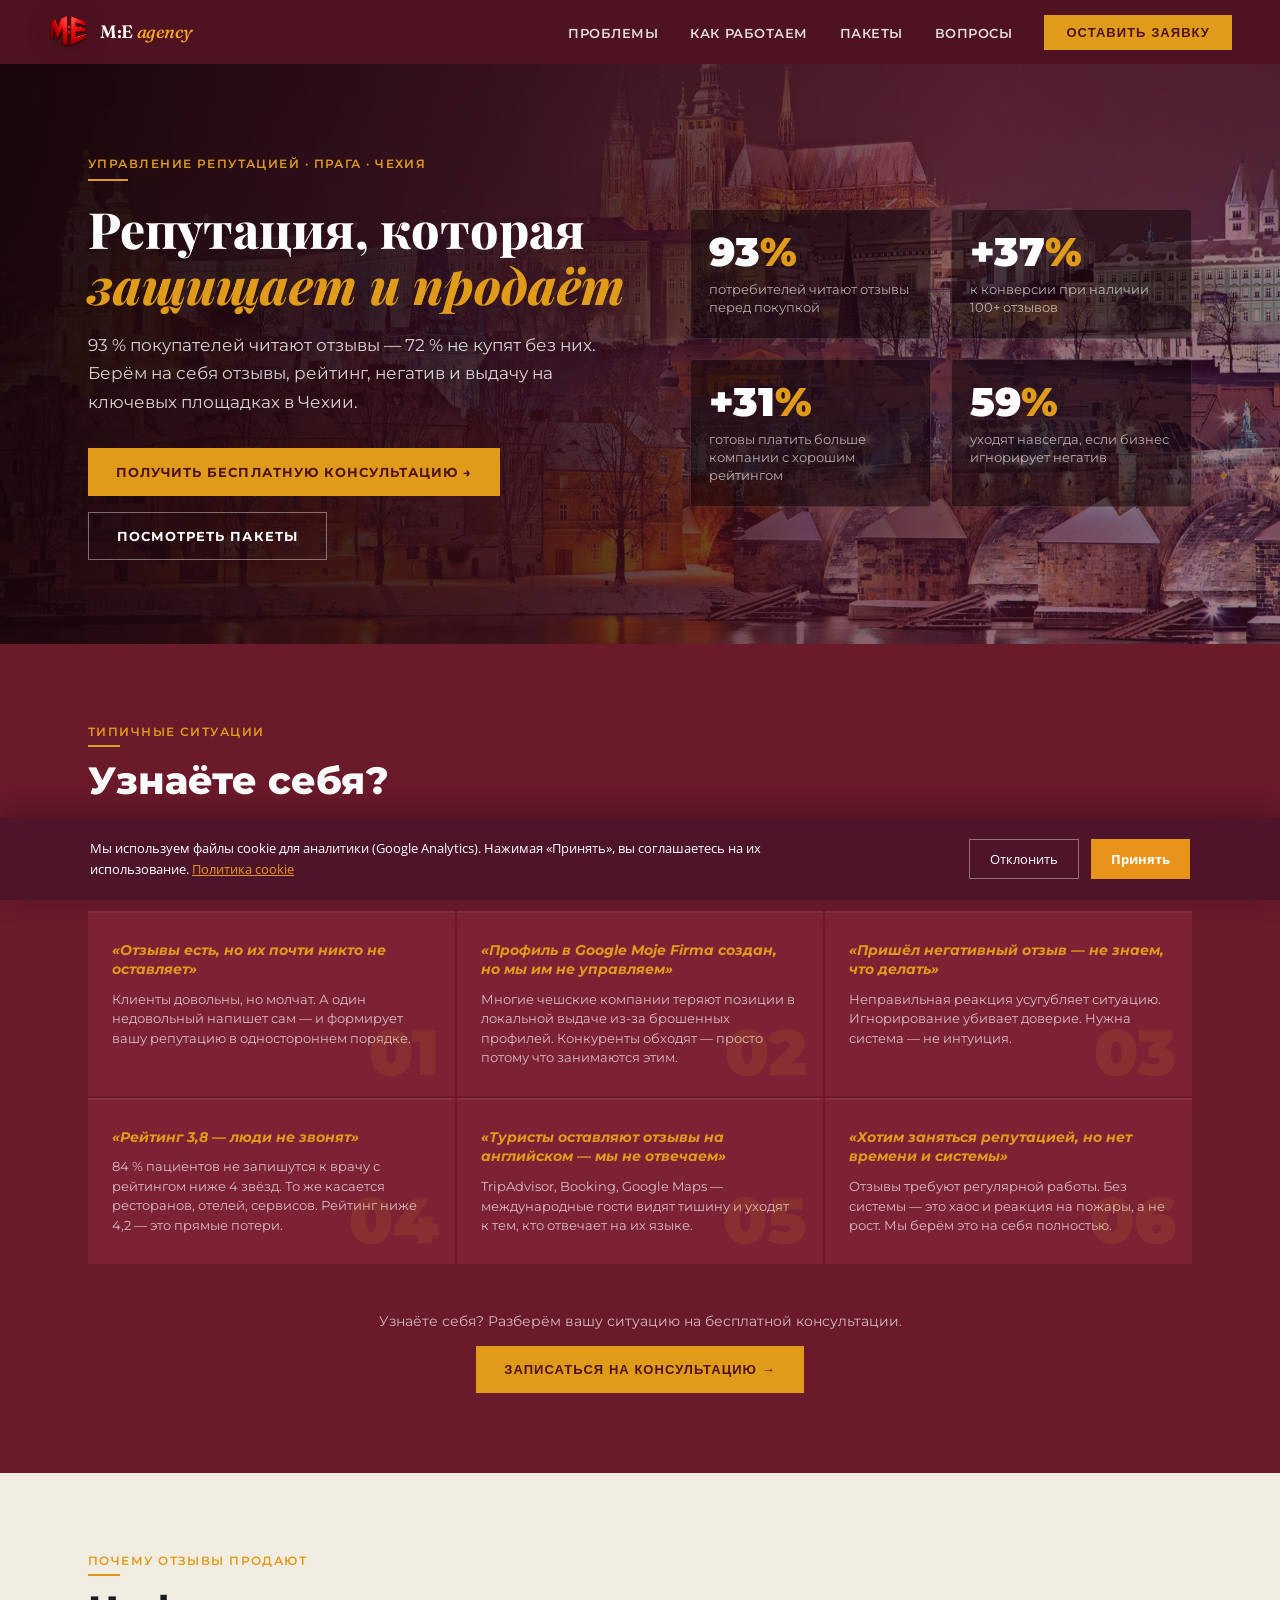
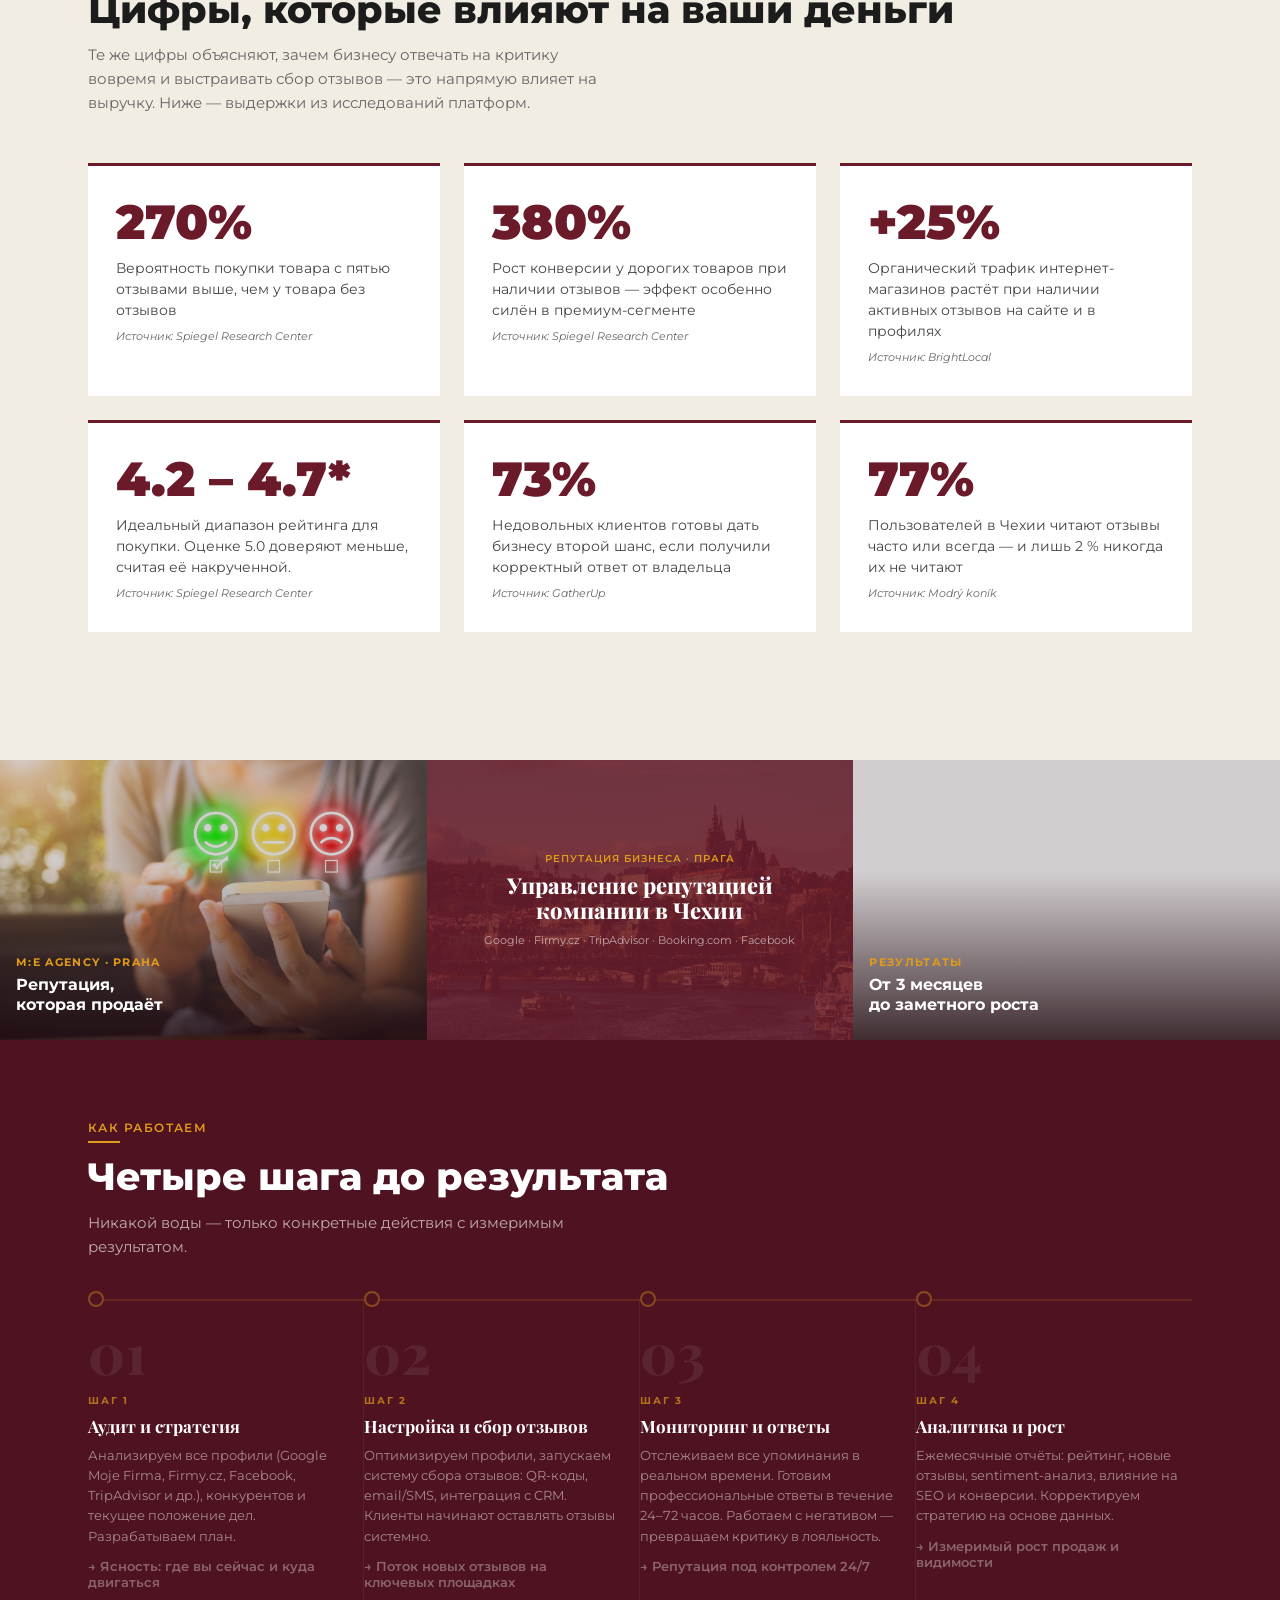
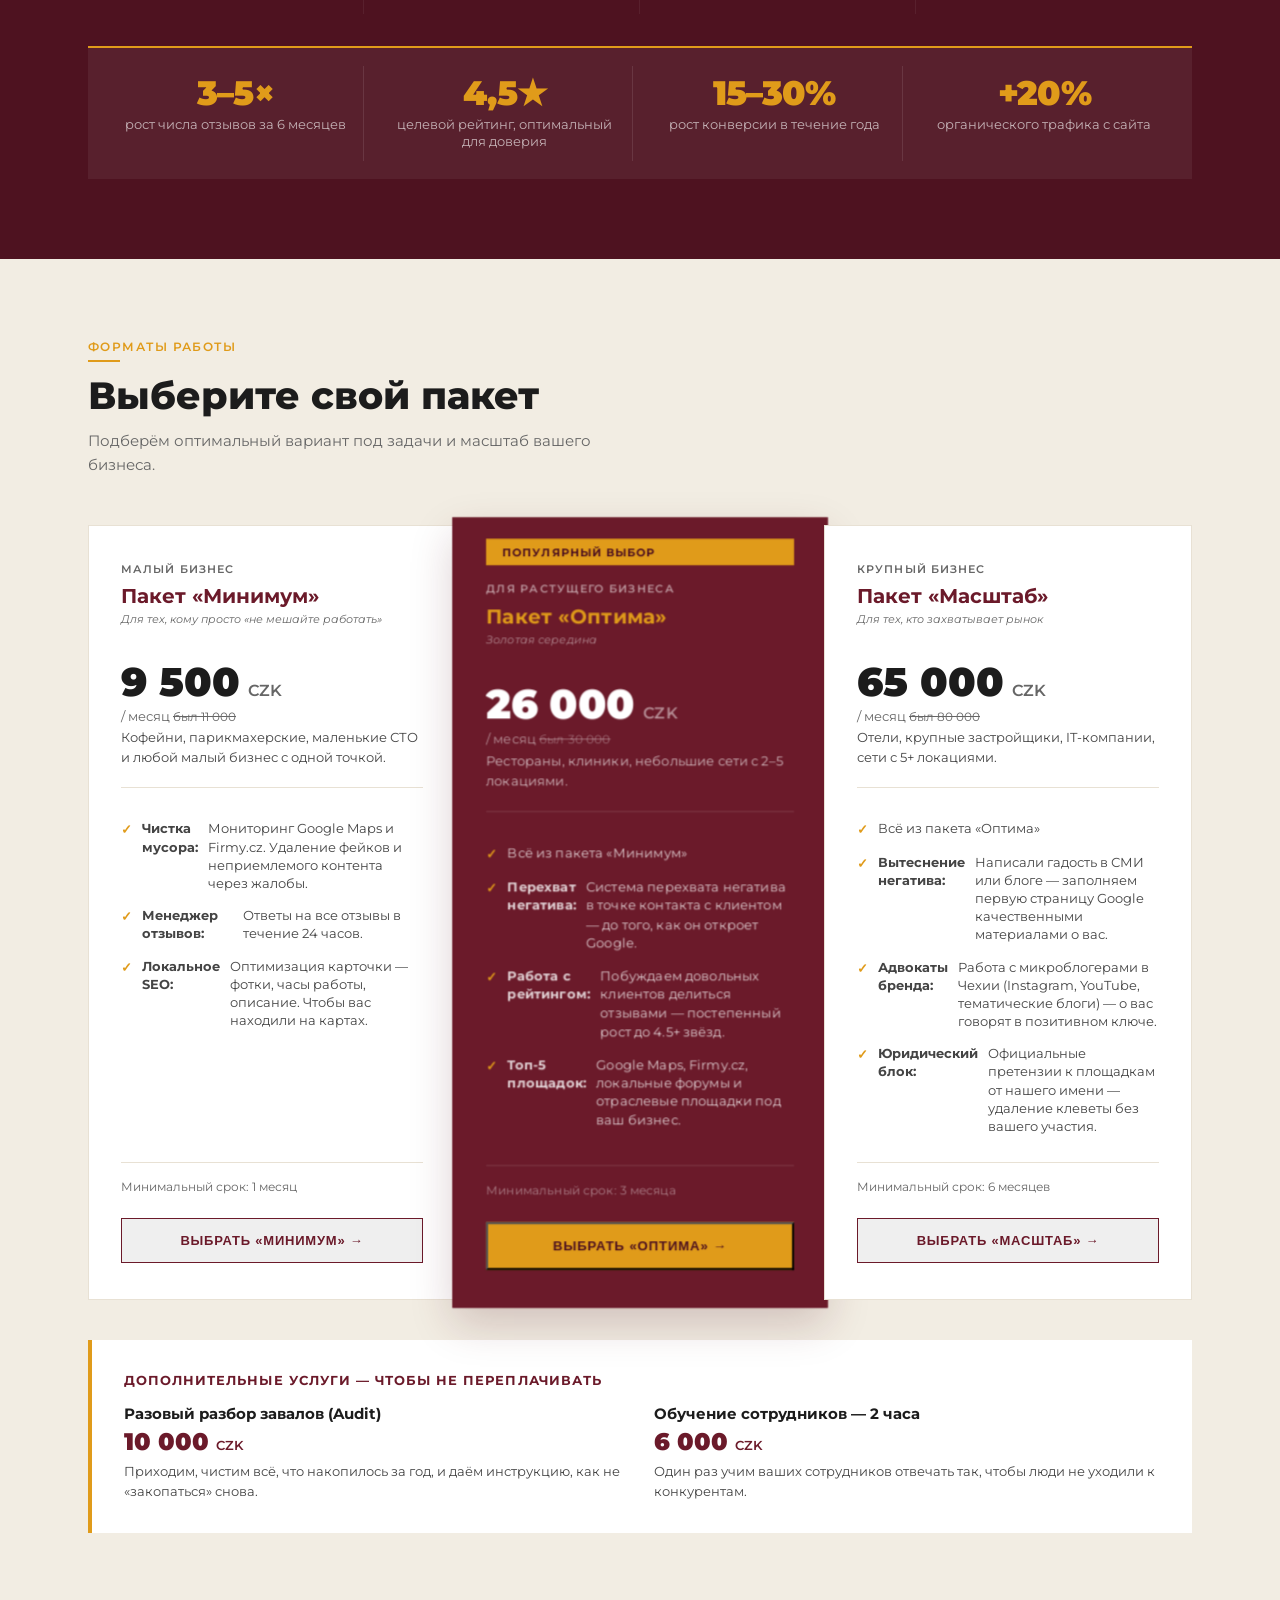
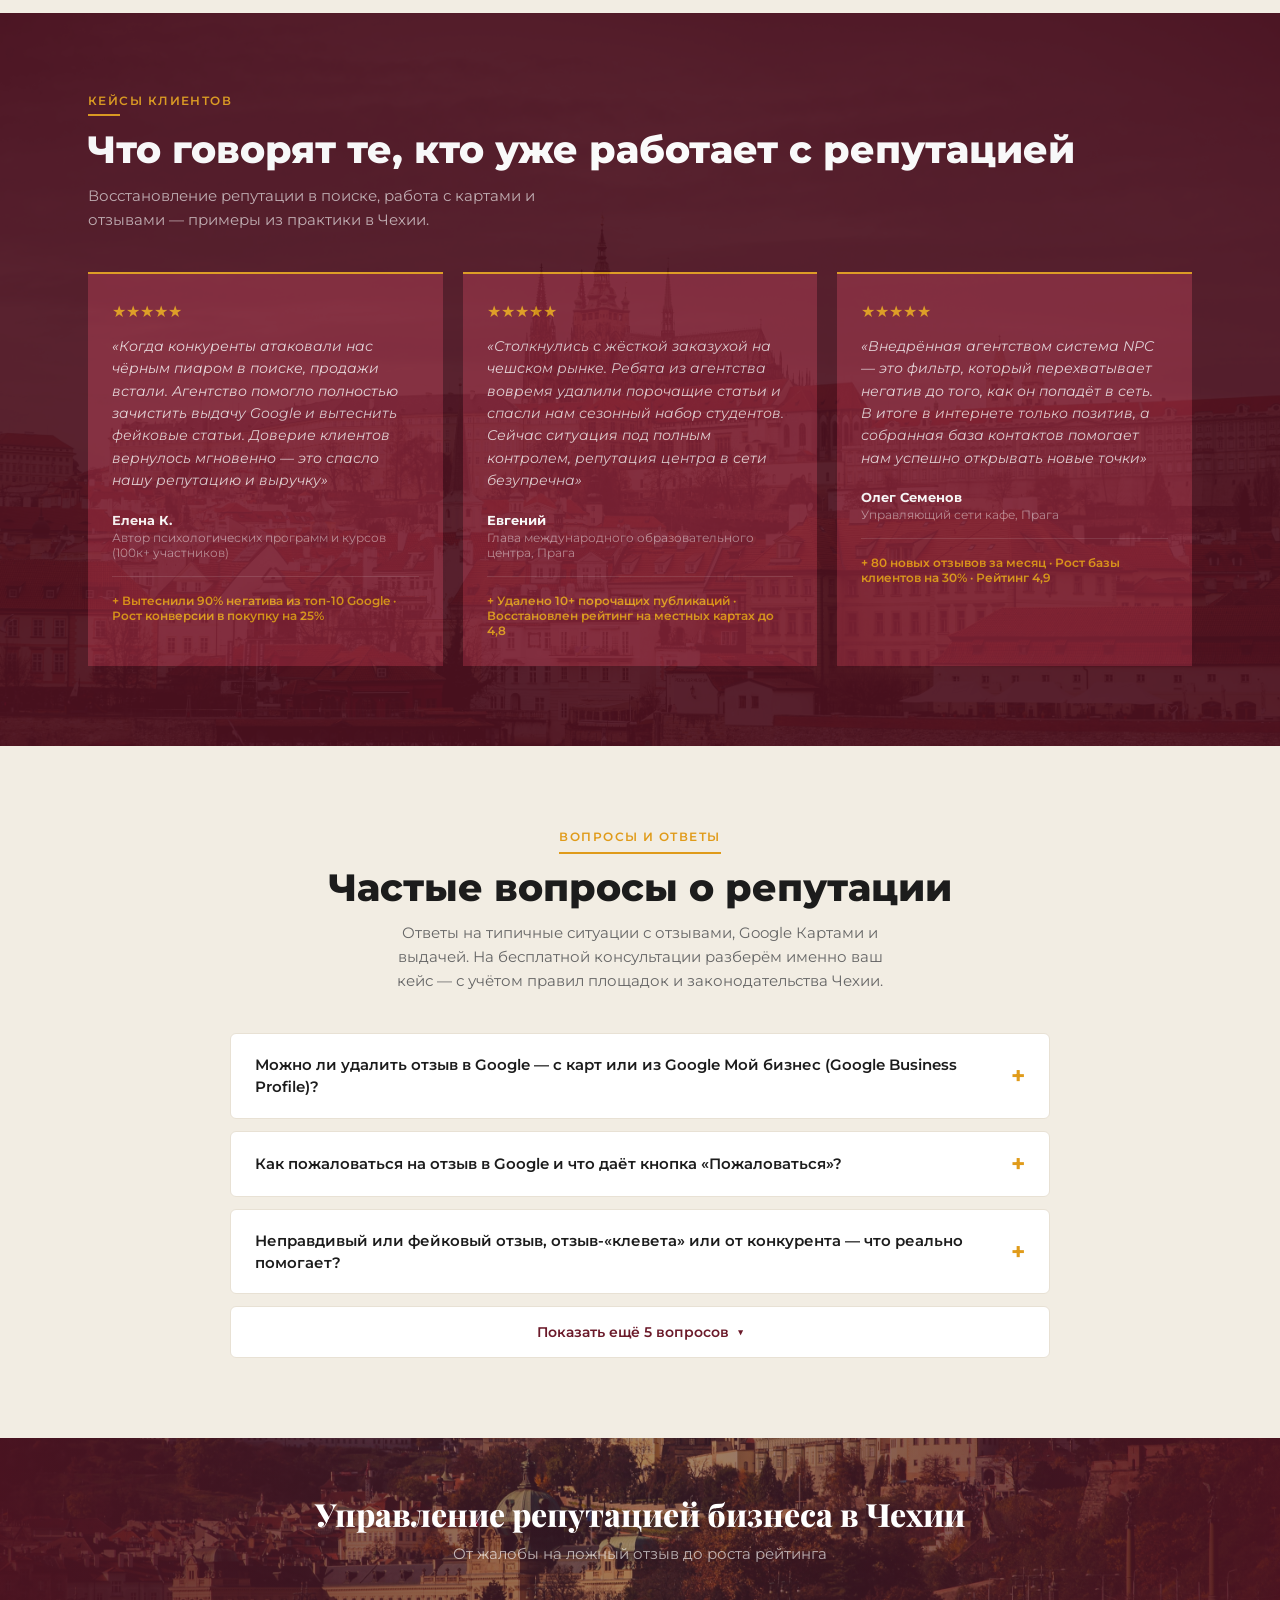
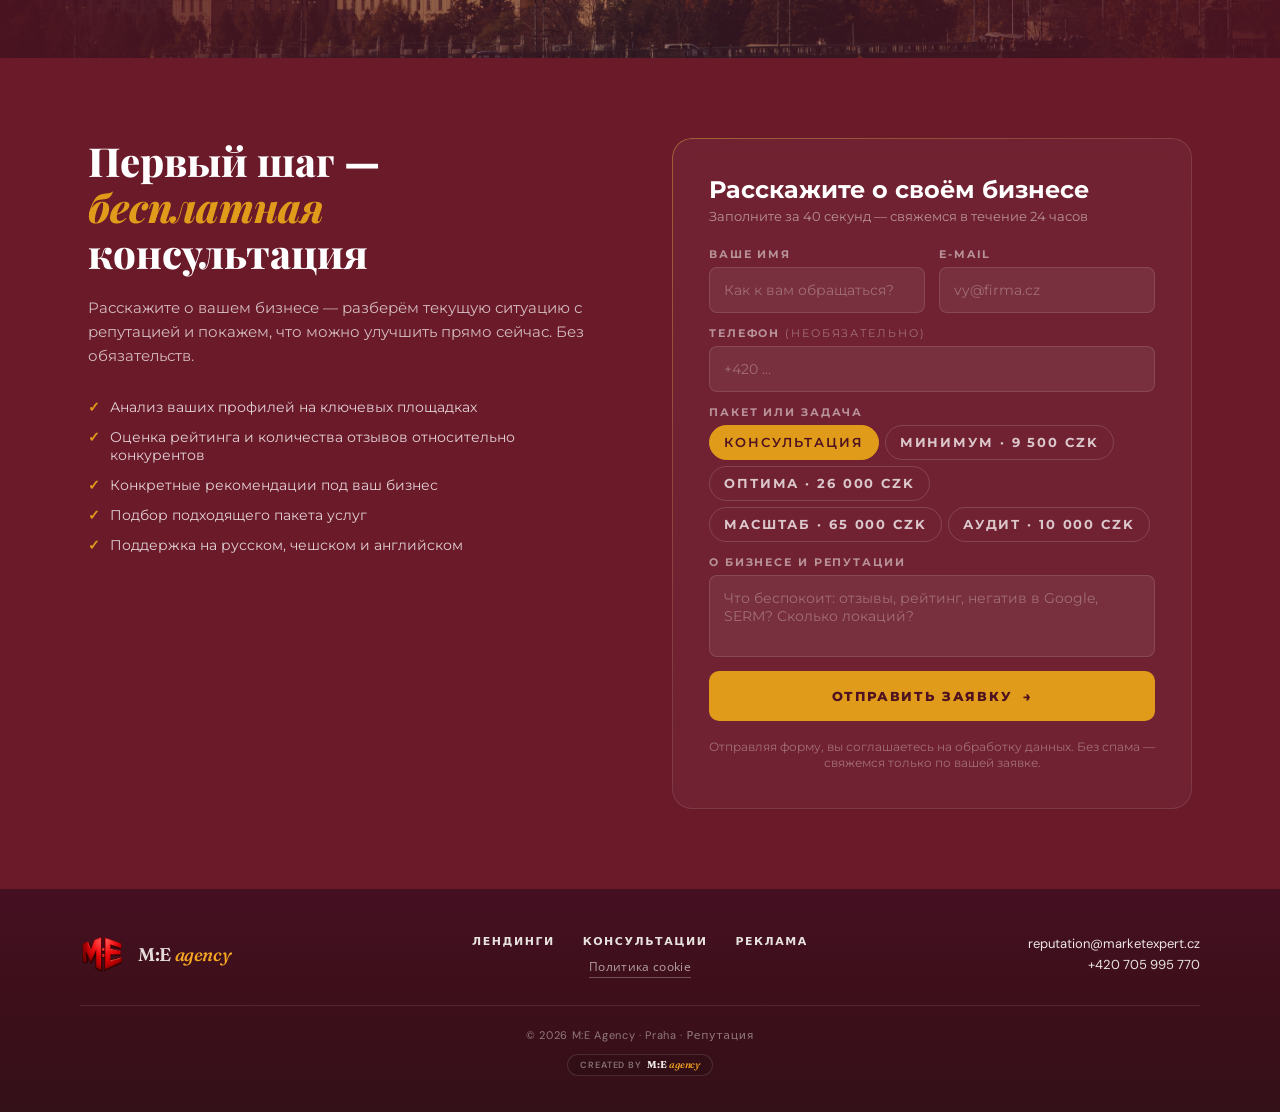
==== commit 6c102312: "Add files via upload" ====
--- a/index.html
+++ b/index.html
@@ -26,6 +26,7 @@
 <link href="https://fonts.googleapis.com/css2?family=Montserrat:wght@400;500;600;700;800;900&family=Playfair+Display:ital,wght@0,700;0,800;1,700&family=Fraunces:ital,opsz,wght@0,9..144,500;0,9..144,600;1,9..144,500&family=DM+Sans:wght@400;500;600;700&family=Open+Sans:wght@400;600&display=swap" rel="stylesheet">
 <link rel="stylesheet" href="footer.css">
 <link rel="stylesheet" href="cookie.css">
+<link rel="stylesheet" href="form-success.css">
 <link rel="stylesheet" href="whatsapp-fab.css">
 <script>window.__GA4_MEASUREMENT_ID__ = 'G-SPKHXMCQGM'; window.__GA4_ADS_ID__ = 'AW-11432613975';</script>
 <style>
@@ -111,6 +112,7 @@
     background: var(--burgundy-dark);
     display: flex; align-items: center;
     overflow: hidden;
+    scroll-margin-top: 68px;
   }
   .hero-bg {
     position: absolute; inset: 0;
@@ -1123,7 +1125,7 @@
 
 <!-- NAV -->
 <nav aria-label="Меню страницы">
-  <a href="https://marketexpert.cz/" class="nav-brand" target="_self" rel="noopener noreferrer">
+  <a href="#hero" class="nav-brand">
     <img src="logo.png" alt="M:E agency" class="nav-brand__img" width="40" height="40" decoding="async" onerror="this.onerror=null;this.src='logo.svg'">
     <span class="nav-brand__text">M:E <em class="nav-brand__agency">agency</em></span>
   </a>
@@ -1166,7 +1168,7 @@
 </script>
 
 <!-- HERO -->
-<section class="hero">
+<section class="hero" id="hero">
   <div class="hero-bg-img"></div>
   <div class="hero-bg"></div>
   <div class="hero-content">
@@ -1303,7 +1305,7 @@
       <div class="photo-strip__platforms">Google · Firmy.cz · TripAdvisor · Booking.com · Facebook</div>
     </div>
   </div>
-  <div class="photo-strip__cell" style="background-image: url('положительные отзывы.png'); background-size: cover; background-position: center;">
+  <div class="photo-strip__cell" style="background-image: url('положительные отзывы.jpg'); background-size: cover; background-position: center;">
     <div class="photo-strip__overlay"></div>
     <div class="photo-strip__caption">
       <div class="photo-strip__label">Результаты</div>
@@ -1642,6 +1644,9 @@
   </div>
   <div class="site-footer__copy-row">
     <p class="site-footer__copy">© 2026 M:E Agency · Praha · Репутация</p>
+    <p class="site-footer__crafted">
+      <a href="https://marketexpert.cz/" target="_blank" rel="noopener noreferrer"><span class="site-footer__crafted-label">Created by</span><span class="site-footer__crafted-brand"><span class="site-footer__crafted-me">M:E</span> <em>agency</em></span></a>
+    </p>
   </div>
 </footer>
 
@@ -1726,7 +1731,12 @@
         }
         btn.innerHTML = '<span>✓ Заявка отправлена</span>';
         btn.classList.add('is-submitted');
+        btn.disabled = true;
         form.reset();
+        if (typeof window.closeModal === 'function') window.closeModal();
+        if (typeof window.showFormSuccess === 'function') {
+          window.showFormSuccess({ lang: 'ru', email: 'reputation@marketexpert.cz' });
+        }
         return;
       }
       var msg = 'Не удалось отправить заявку.';
@@ -1933,6 +1943,7 @@
     </div>
   </div>
 </div>
+<script src="form-success.js"></script>
 <script src="me-analytics.js"></script>
 </body>
 </html>
--- a/footer.css
+++ b/footer.css
@@ -160,3 +160,27 @@
     text-align: center;
   }
 }
+
+/* Бейдж crafted — _shared/footer-crafted.css */
+.site-footer__crafted { margin: 10px 0 0; }
+.site-footer__crafted a {
+  display: inline-flex; align-items: center; gap: 0.55em;
+  padding: 5px 12px; border: 1px solid rgba(250, 248, 244, 0.12); border-radius: 999px;
+  background: rgba(0, 0, 0, 0.1); font-size: clamp(8.5px, 2.1vw, 9px); font-weight: 600;
+  letter-spacing: normal; text-transform: none; color: rgba(250, 248, 244, 0.42);
+  text-decoration: none; line-height: 1.2;
+  transition: color 0.2s ease, border-color 0.2s ease, background 0.2s ease;
+}
+.site-footer__crafted-label { letter-spacing: 0.1em; text-transform: uppercase; line-height: 1; }
+.site-footer__crafted a:hover {
+  color: rgba(250, 248, 244, 0.82); border-color: rgba(245, 166, 35, 0.4); background: rgba(245, 166, 35, 0.08);
+}
+.site-footer__crafted-brand {
+  display: inline-flex; align-items: center; gap: 0.28em; letter-spacing: -0.02em;
+  font-family: 'Fraunces', Georgia, serif; font-size: clamp(9.5px, 2.35vw, 10px); line-height: 1; white-space: nowrap;
+}
+.site-footer__crafted-me { color: rgba(250, 248, 244, 0.92); font-weight: 700; }
+.site-footer__crafted-brand em { font-style: italic; font-weight: 500; color: #f5a623; }
+.site-footer__crafted a:hover .site-footer__crafted-me { color: #fff; }
+.site-footer__crafted a:hover .site-footer__crafted-brand em { color: #f5c04a; }
+@media (max-width: 480px) { .site-footer__crafted a { padding: 6px 14px; } }
--- a/form-success.css
+++ b/form-success.css
@@ -0,0 +1,185 @@
+/**
+ * Модал «Заявка отправлена» — единый для лендингов M:E Agency
+ * Подключение: form-success.css + form-success.js, вызов showFormSuccess({ lang: 'ru'|'cs' })
+ */
+
+.form-success {
+  position: fixed;
+  inset: 0;
+  z-index: 100001;
+  display: flex;
+  align-items: center;
+  justify-content: center;
+  padding: 20px;
+  padding-bottom: max(20px, env(safe-area-inset-bottom));
+  opacity: 0;
+  visibility: hidden;
+  pointer-events: none;
+  transition: opacity 0.25s ease, visibility 0.25s ease;
+}
+.form-success.is-open {
+  opacity: 1;
+  visibility: visible;
+  pointer-events: auto;
+}
+.form-success__backdrop {
+  position: absolute;
+  inset: 0;
+  background: rgba(12, 4, 8, 0.72);
+  backdrop-filter: blur(4px);
+  -webkit-backdrop-filter: blur(4px);
+}
+.form-success__panel {
+  position: relative;
+  width: min(420px, 100%);
+  background: linear-gradient(165deg, #fff 0%, #faf8f4 100%);
+  border: 1px solid #e0d8ce;
+  border-radius: 16px;
+  padding: 32px 28px 28px;
+  box-shadow: 0 24px 64px rgba(66, 15, 28, 0.28);
+  text-align: center;
+  transform: translateY(12px) scale(0.98);
+  transition: transform 0.28s cubic-bezier(0.22, 1, 0.36, 1);
+}
+.form-success.is-open .form-success__panel {
+  transform: translateY(0) scale(1);
+}
+.form-success__icon {
+  width: 52px;
+  height: 52px;
+  margin: 0 auto 18px;
+  border-radius: 50%;
+  background: rgba(31, 138, 80, 0.12);
+  color: #1f8a50;
+  font-size: 26px;
+  font-weight: 700;
+  line-height: 52px;
+}
+.form-success__title {
+  font-family: 'Montserrat', system-ui, sans-serif;
+  font-size: 1.25rem;
+  font-weight: 800;
+  color: #6b1f3a;
+  line-height: 1.25;
+  margin: 0 0 12px;
+}
+.form-success__body {
+  font-family: 'Open Sans', system-ui, sans-serif;
+  font-size: 14px;
+  line-height: 1.65;
+  color: #444;
+  margin: 0 0 10px;
+}
+.form-success__hint {
+  font-family: 'Open Sans', system-ui, sans-serif;
+  font-size: 13px;
+  line-height: 1.55;
+  color: #777;
+  margin: 0 0 22px;
+}
+.form-success__hint a {
+  color: #6b1f3a;
+  font-weight: 600;
+  text-decoration: none;
+  border-bottom: 1px solid rgba(107, 31, 58, 0.28);
+}
+.form-success__hint a:hover {
+  color: #e8941a;
+  border-bottom-color: #e8941a;
+}
+.form-success__extra {
+  font-family: 'Open Sans', system-ui, sans-serif;
+  font-size: 13px;
+  line-height: 1.55;
+  color: #666;
+  margin: 0 0 20px;
+  padding-top: 14px;
+  border-top: 1px solid #ece6dc;
+}
+.form-success__extra a {
+  color: #6b1f3a;
+  font-weight: 600;
+  text-decoration: none;
+  border-bottom: 1px solid rgba(107, 31, 58, 0.28);
+}
+.form-success__extra a:hover {
+  color: #e8941a;
+  border-bottom-color: #e8941a;
+}
+.form-success__actions {
+  display: flex;
+  flex-direction: column;
+  gap: 10px;
+}
+.form-success__blog {
+  display: inline-flex;
+  align-items: center;
+  justify-content: center;
+  padding: 13px 20px;
+  border-radius: 10px;
+  background: #6b1f3a;
+  color: #fff !important;
+  font-family: 'Montserrat', system-ui, sans-serif;
+  font-size: 12px;
+  font-weight: 700;
+  letter-spacing: 0.06em;
+  text-transform: uppercase;
+  text-decoration: none !important;
+  transition: background 0.2s ease, transform 0.15s ease;
+}
+.form-success__blog:hover {
+  background: #5a1a31;
+  transform: translateY(-1px);
+}
+.form-success__wa {
+  display: inline-flex;
+  align-items: center;
+  justify-content: center;
+  gap: 8px;
+  padding: 13px 20px;
+  border-radius: 10px;
+  background: #25d366;
+  color: #fff !important;
+  font-family: 'Montserrat', system-ui, sans-serif;
+  font-size: 12px;
+  font-weight: 700;
+  letter-spacing: 0.06em;
+  text-transform: uppercase;
+  text-decoration: none !important;
+  border: none;
+  transition: transform 0.15s ease, filter 0.15s ease;
+}
+.form-success__wa:hover {
+  filter: brightness(1.05);
+  transform: translateY(-1px);
+}
+.form-success__close {
+  padding: 12px 20px;
+  border: 1px solid #e0d8ce;
+  border-radius: 10px;
+  background: #fff;
+  color: #6b1f3a;
+  font-family: 'Montserrat', system-ui, sans-serif;
+  font-size: 12px;
+  font-weight: 700;
+  letter-spacing: 0.06em;
+  text-transform: uppercase;
+  cursor: pointer;
+  transition: border-color 0.2s ease, color 0.2s ease;
+}
+.form-success__close:hover {
+  border-color: rgba(232, 148, 26, 0.5);
+  color: #e8941a;
+}
+
+@media (prefers-reduced-motion: reduce) {
+  .form-success,
+  .form-success__panel {
+    transition: none !important;
+    transform: none !important;
+  }
+}
+
+html.form-success-open {
+  overflow: hidden;
+}
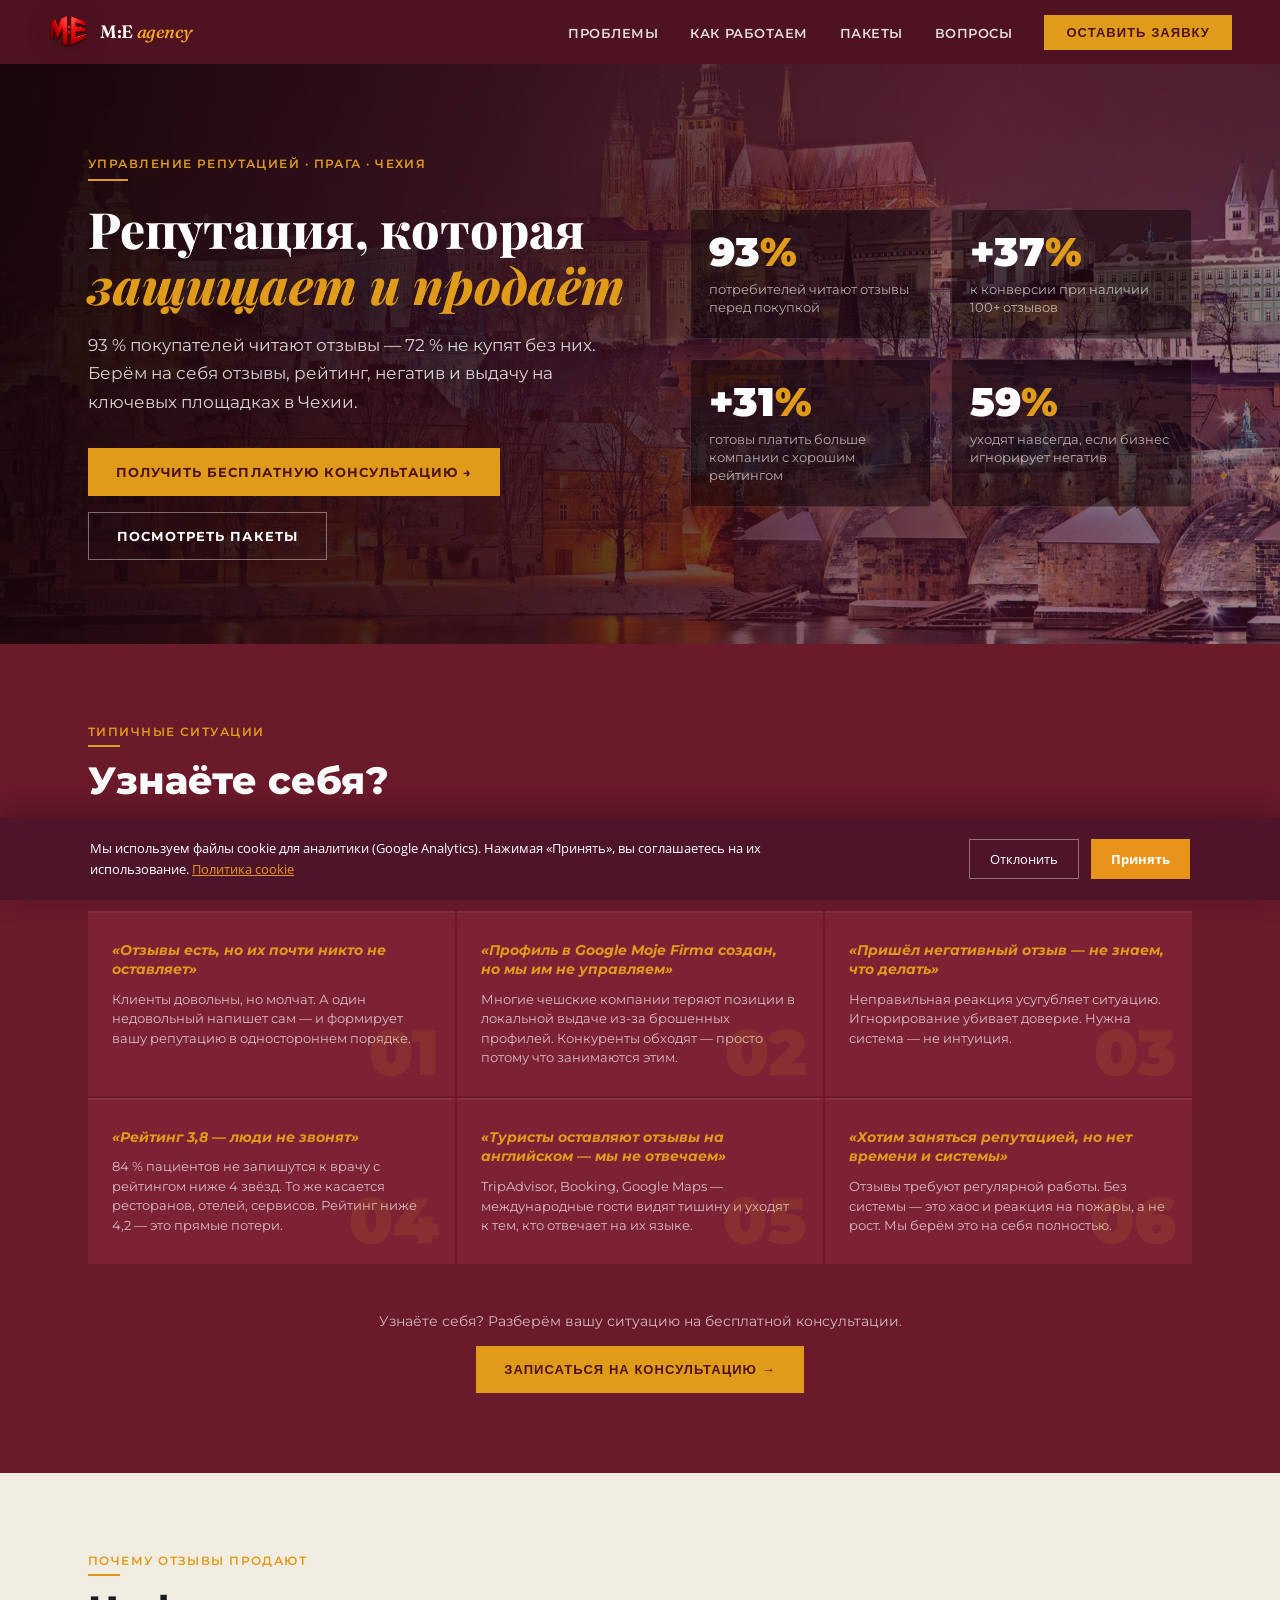
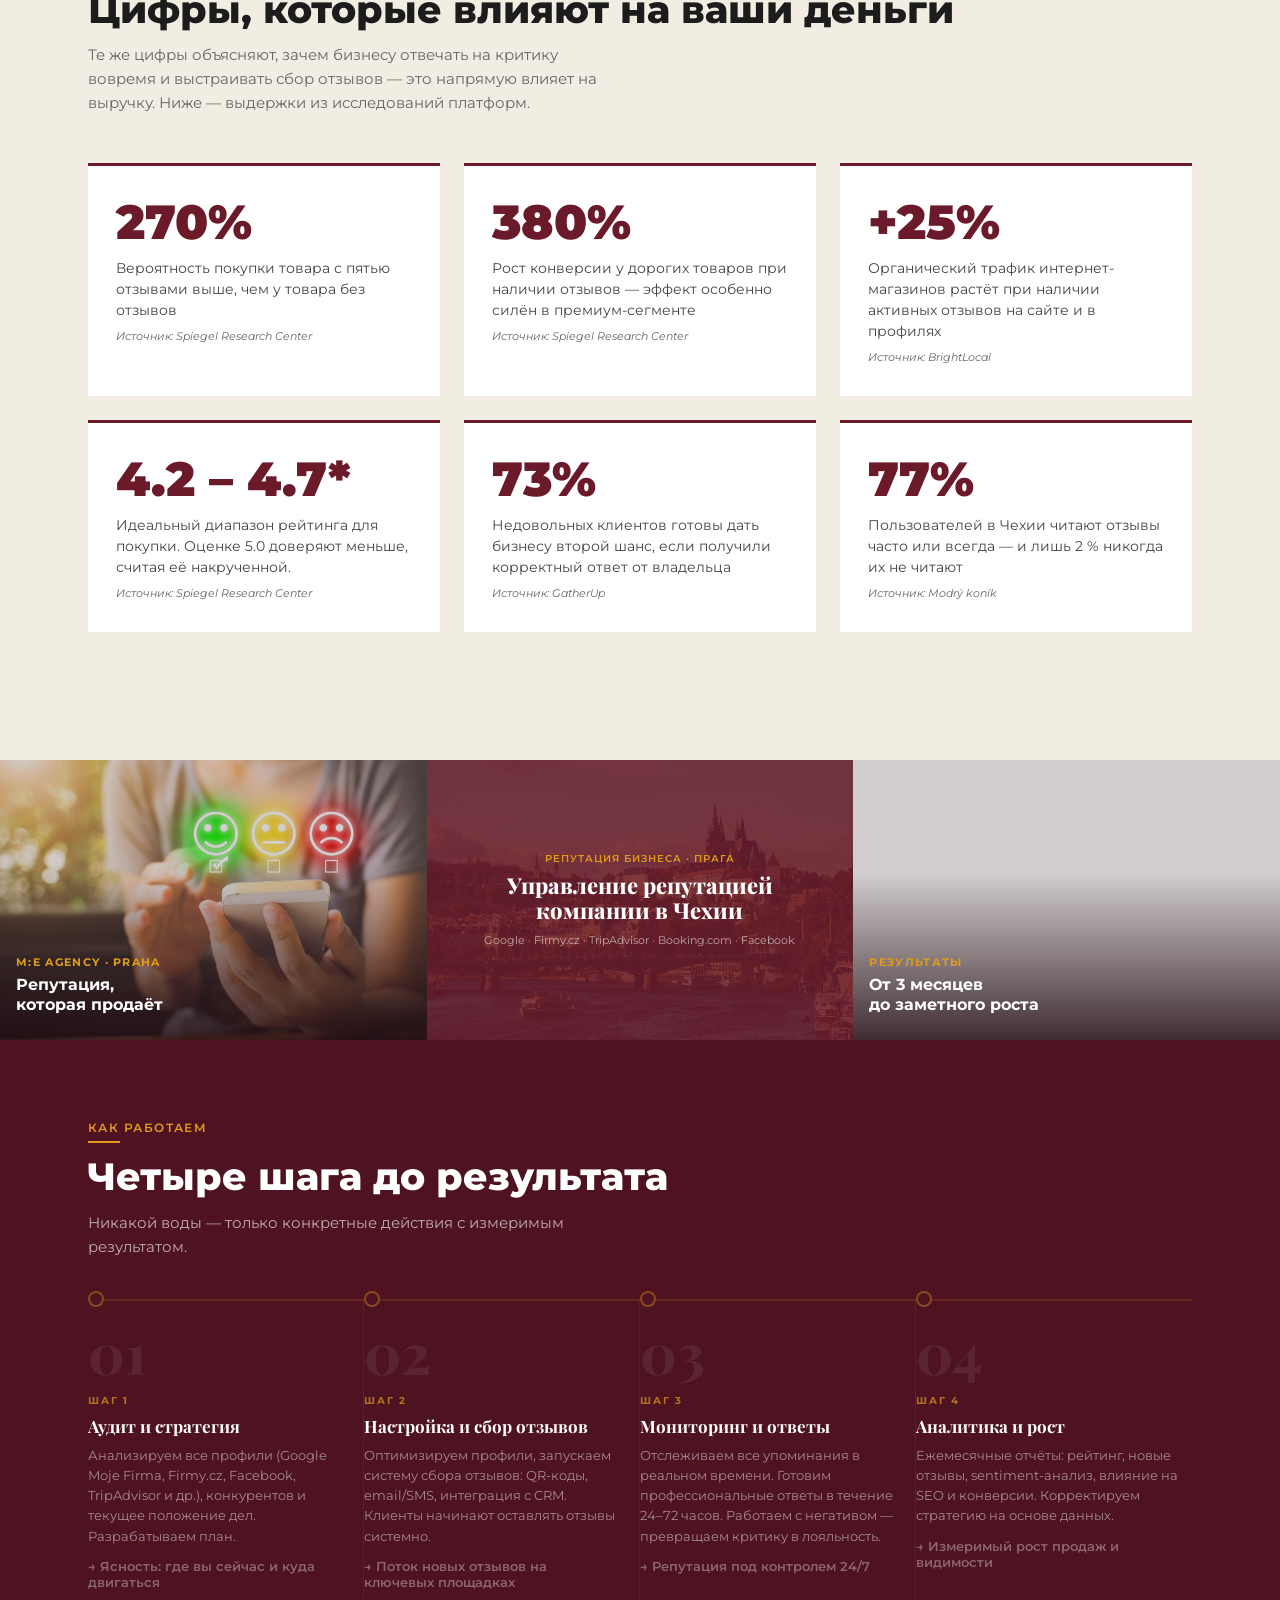
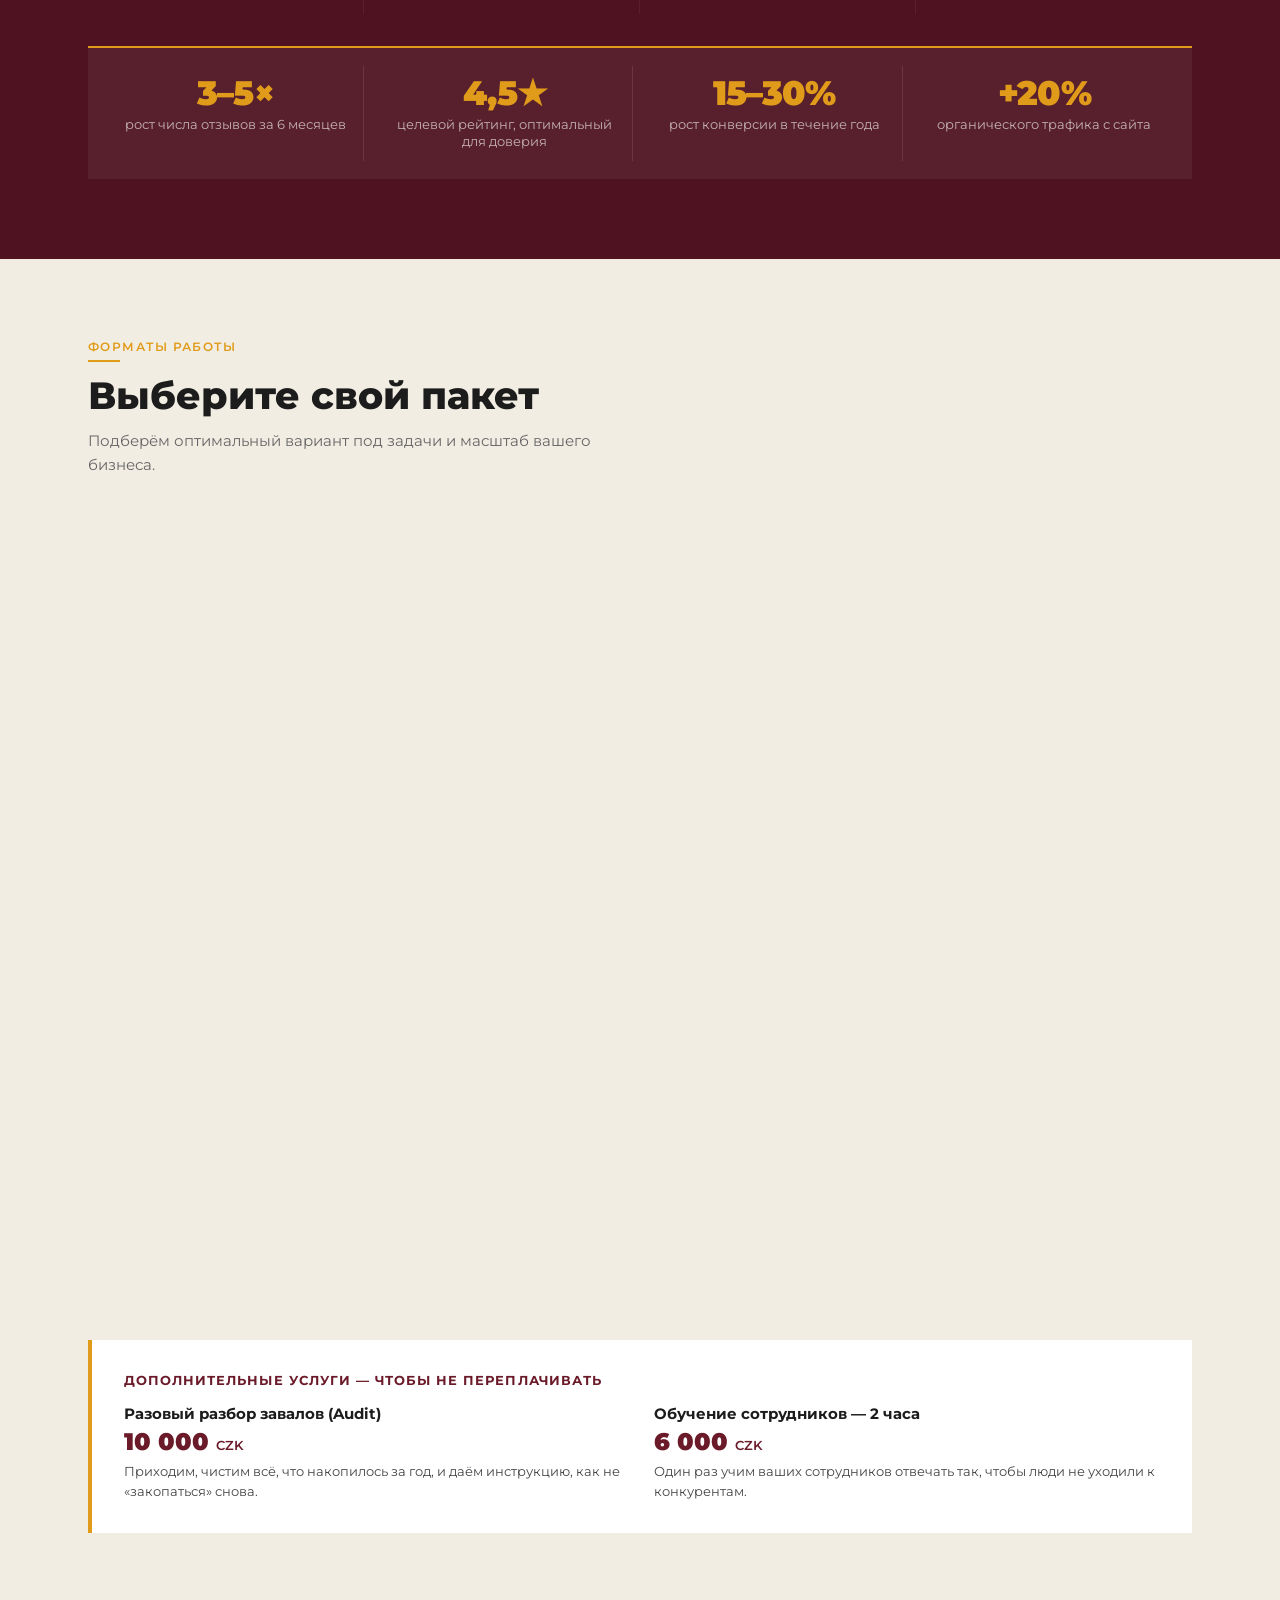
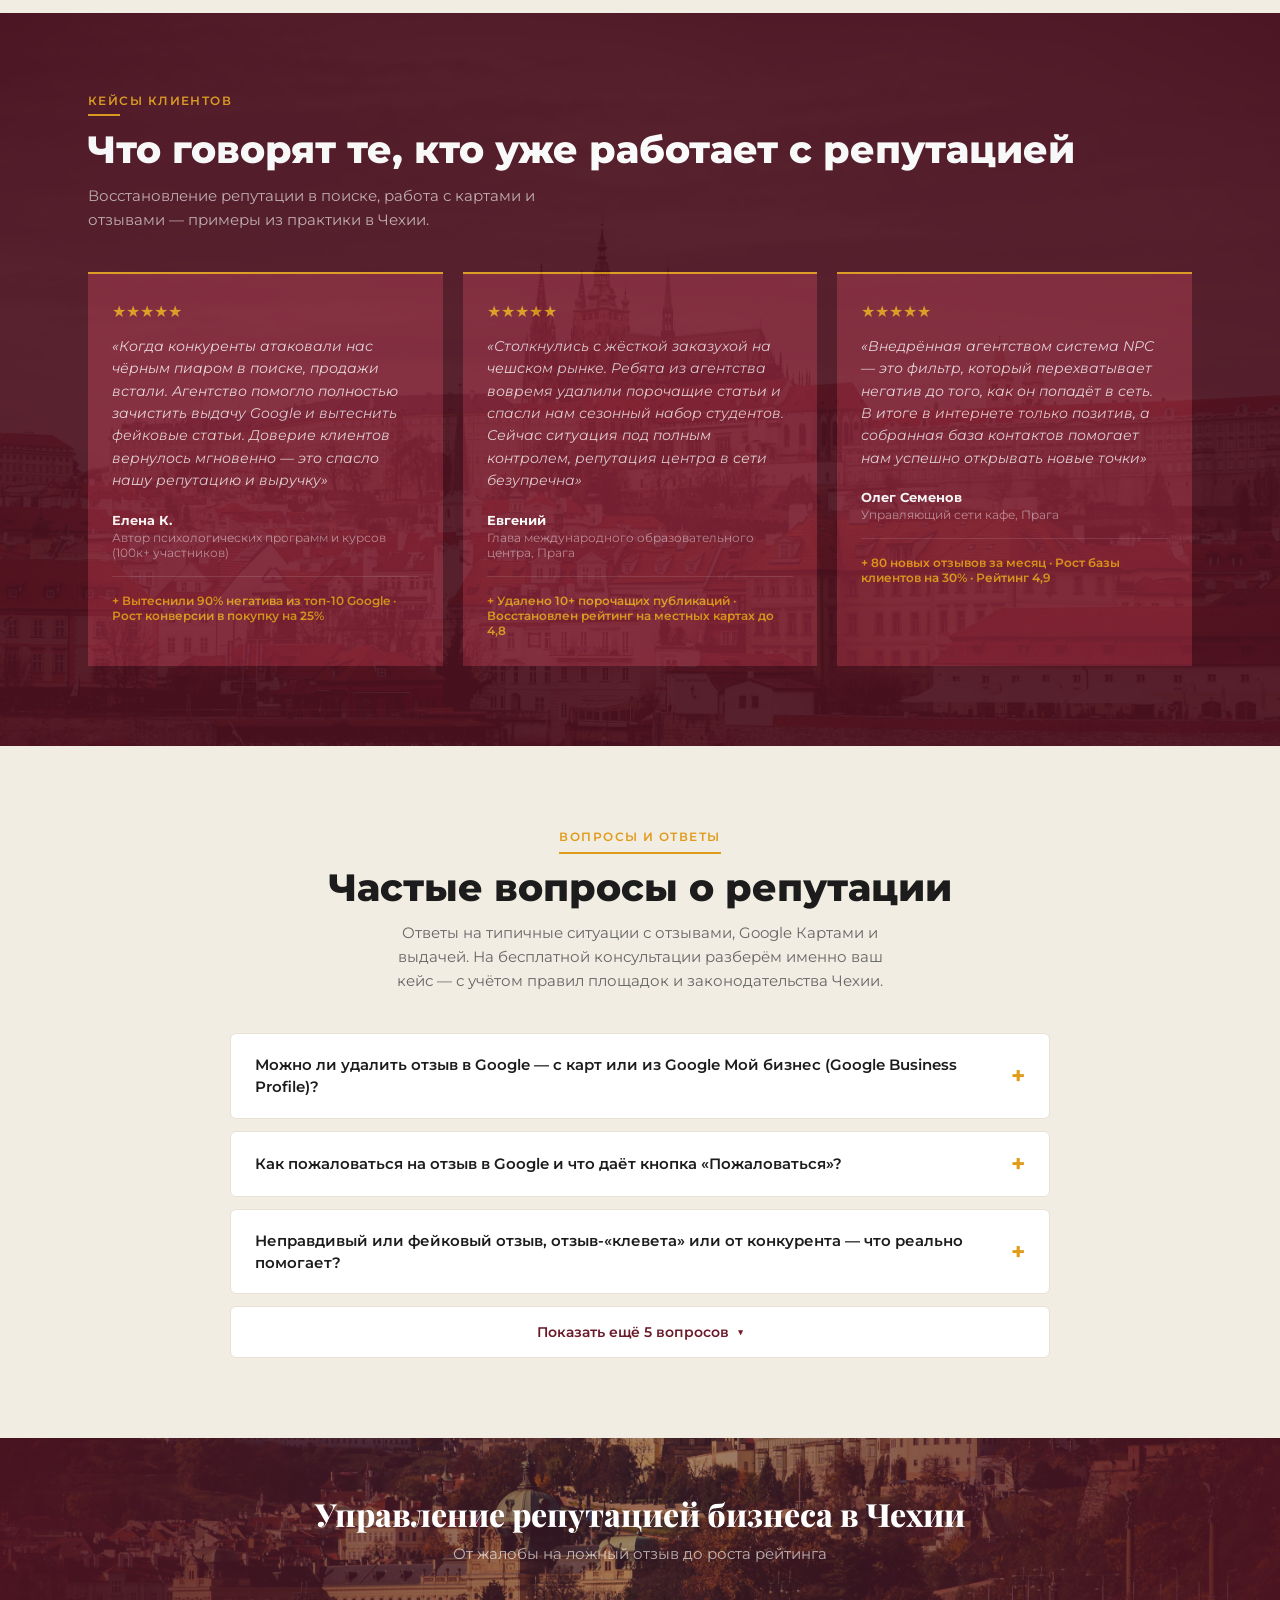
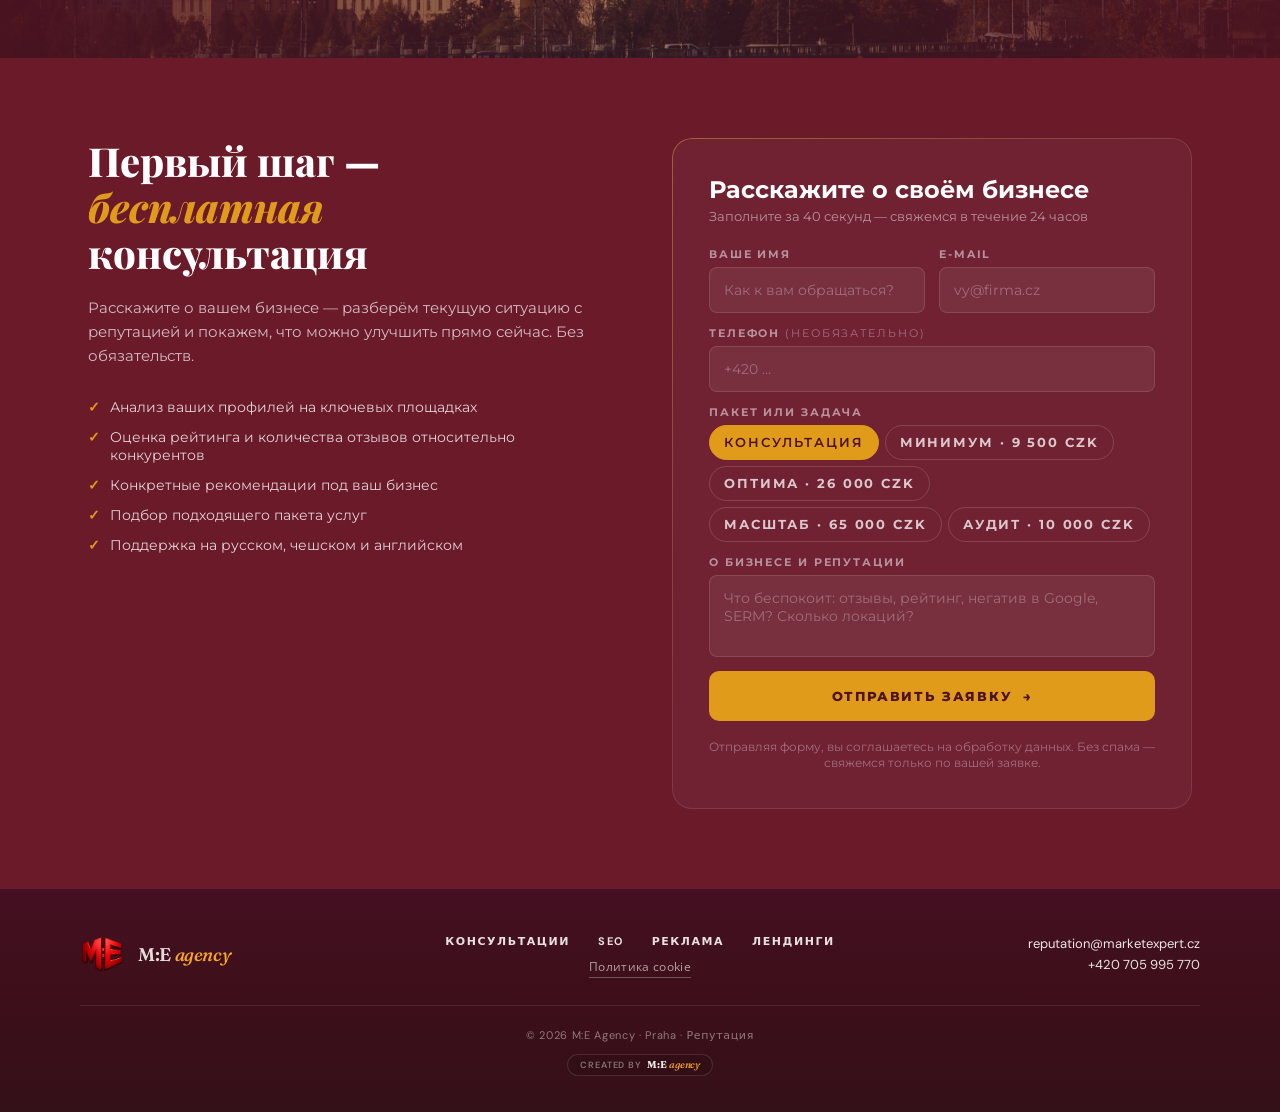
==== commit a783e203: "Add files via upload" ====
--- a/index.html
+++ b/index.html
@@ -1631,9 +1631,10 @@
     </a>
     <div class="site-footer__middle">
       <div class="site-footer__links" role="navigation" aria-label="Другие направления M:E">
+        <a href="https://consult.marketexpert.cz/" target="_blank" rel="noopener noreferrer">Консультации</a>
+        <a href="https://seo.marketexpert.cz" target="_blank" rel="noopener noreferrer">SEO</a>
+        <a href="https://ads.marketexpert.cz/" target="_blank" rel="noopener noreferrer">Реклама</a>
         <a href="https://landing.marketexpert.cz/" target="_blank" rel="noopener noreferrer">Лендинги</a>
-        <a href="https://consult.marketexpert.cz/" target="_blank" rel="noopener noreferrer">Консультации</a>
-        <a href="https://ads.marketexpert.cz/" target="_blank" rel="noopener noreferrer">Реклама</a>
       </div>
       <div class="site-footer__cookie"><a href="https://marketexpert.cz/cookie-policy" target="_blank" rel="noopener noreferrer">Политика cookie</a></div>
     </div>
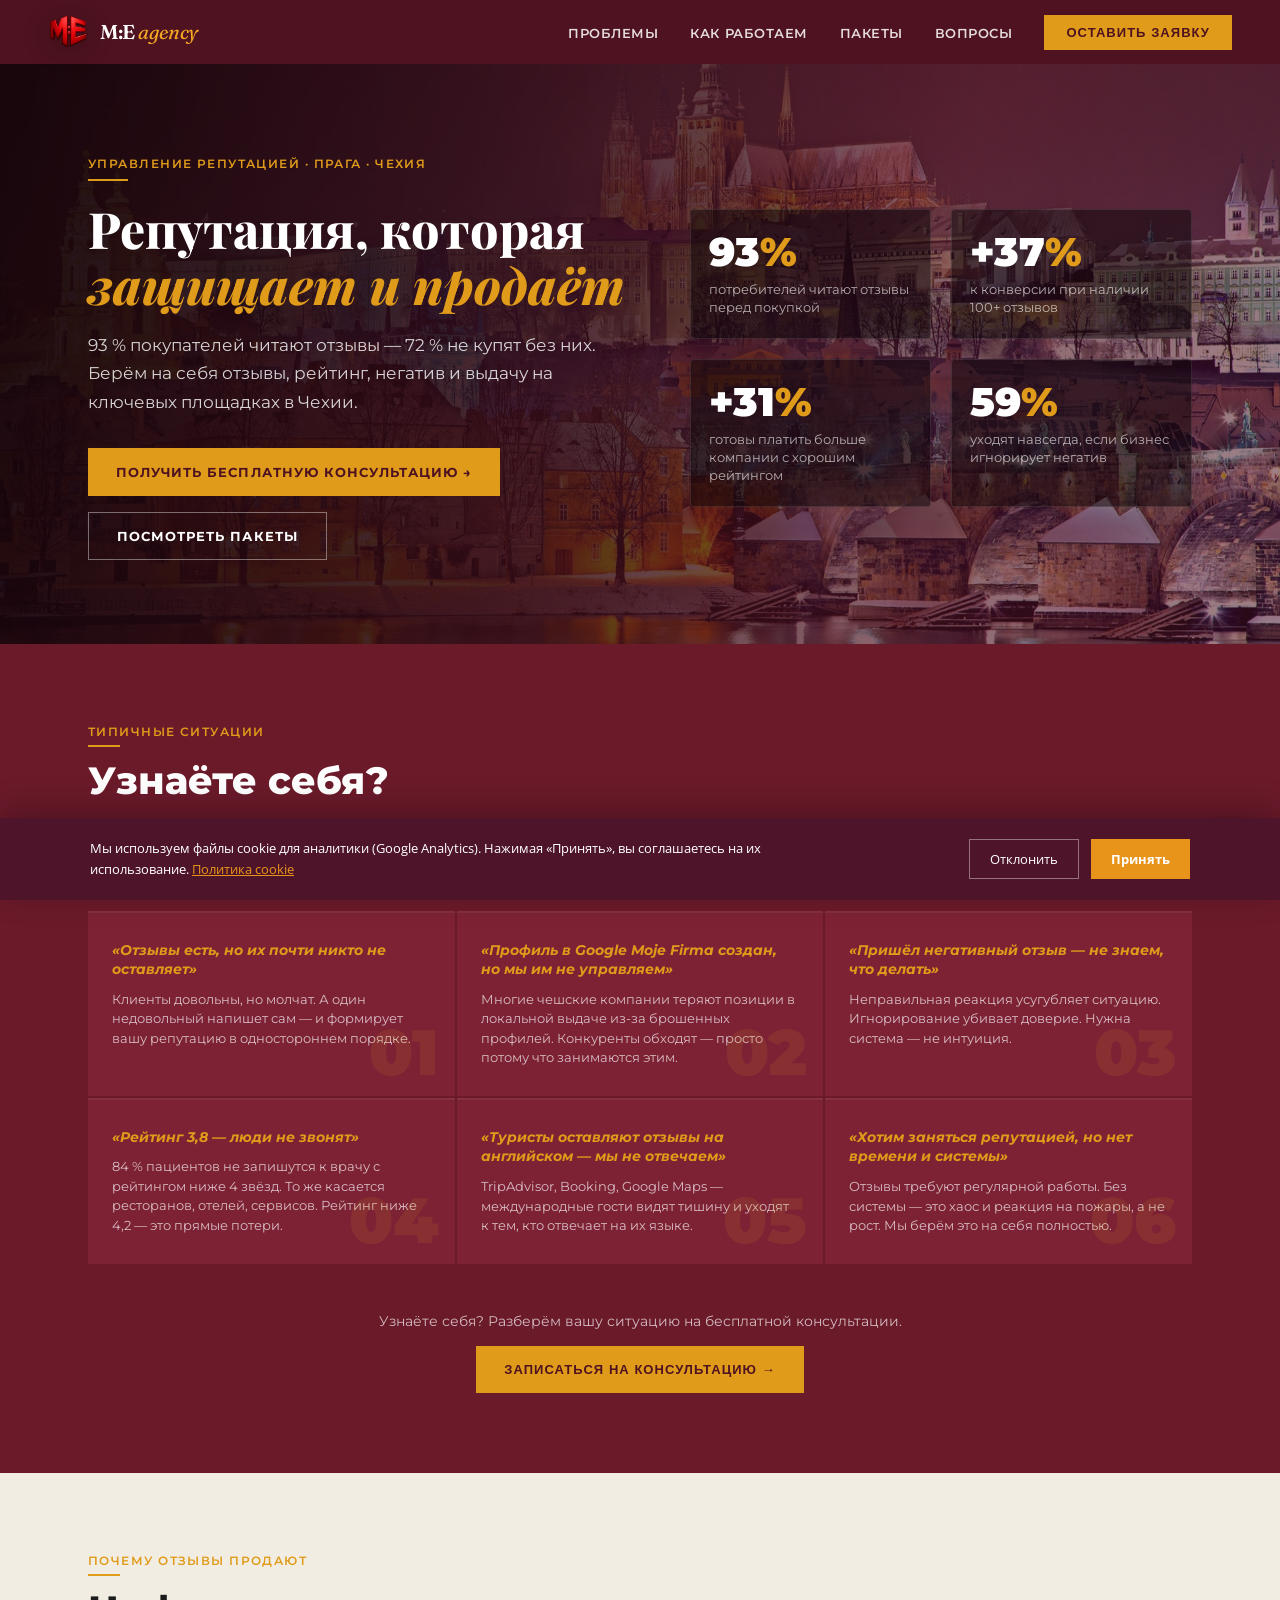
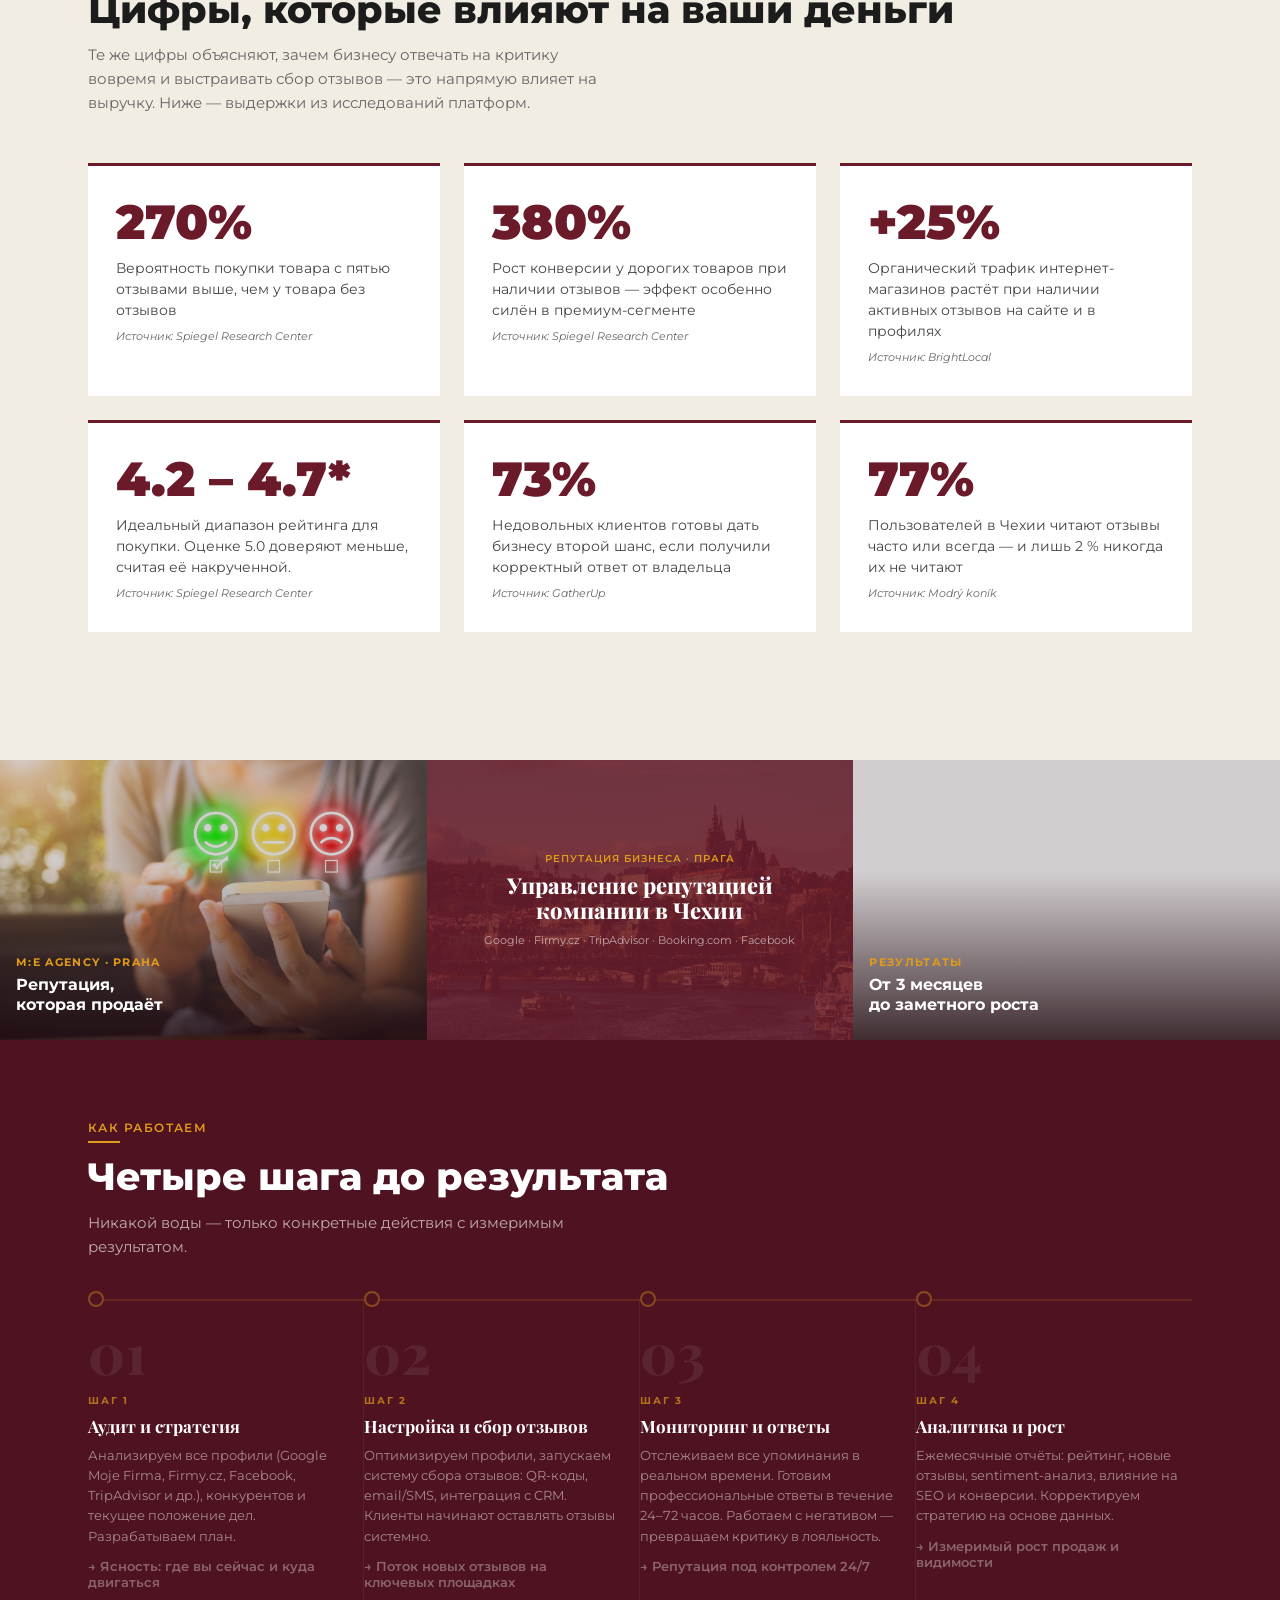
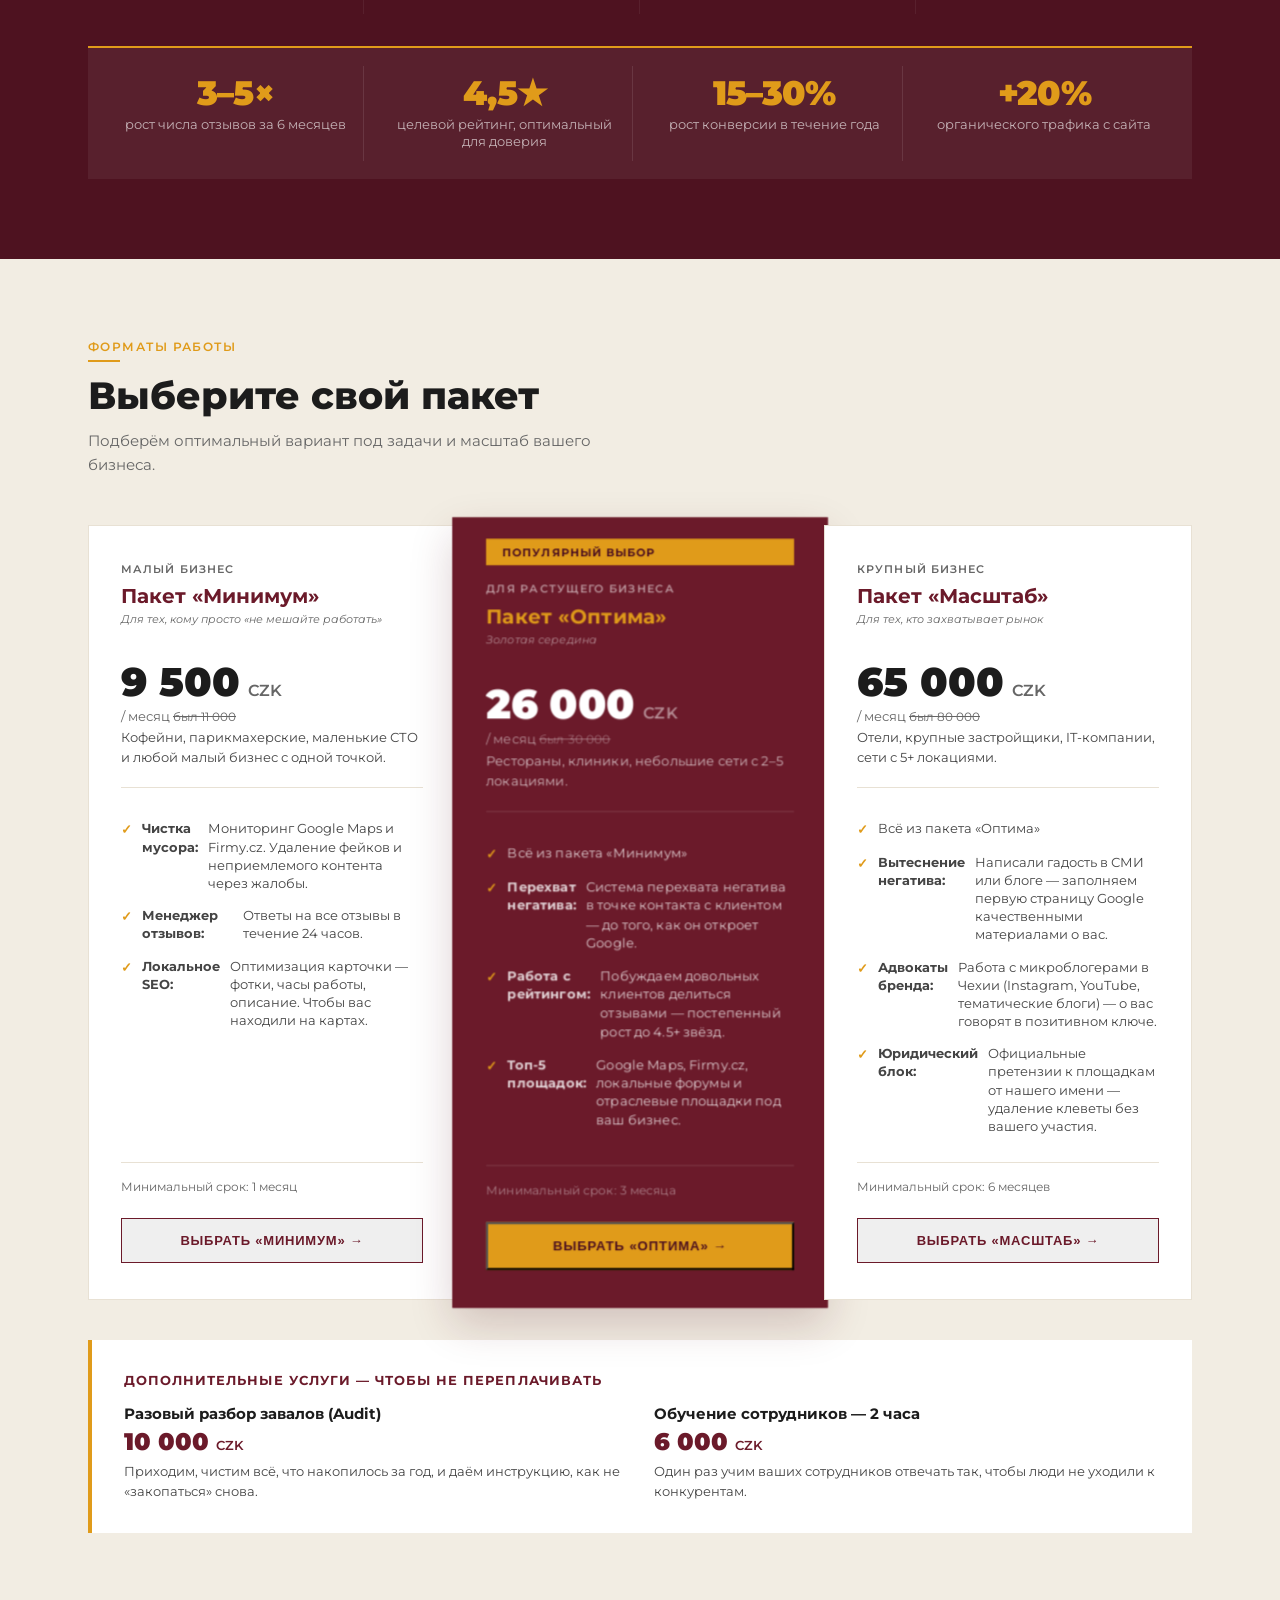
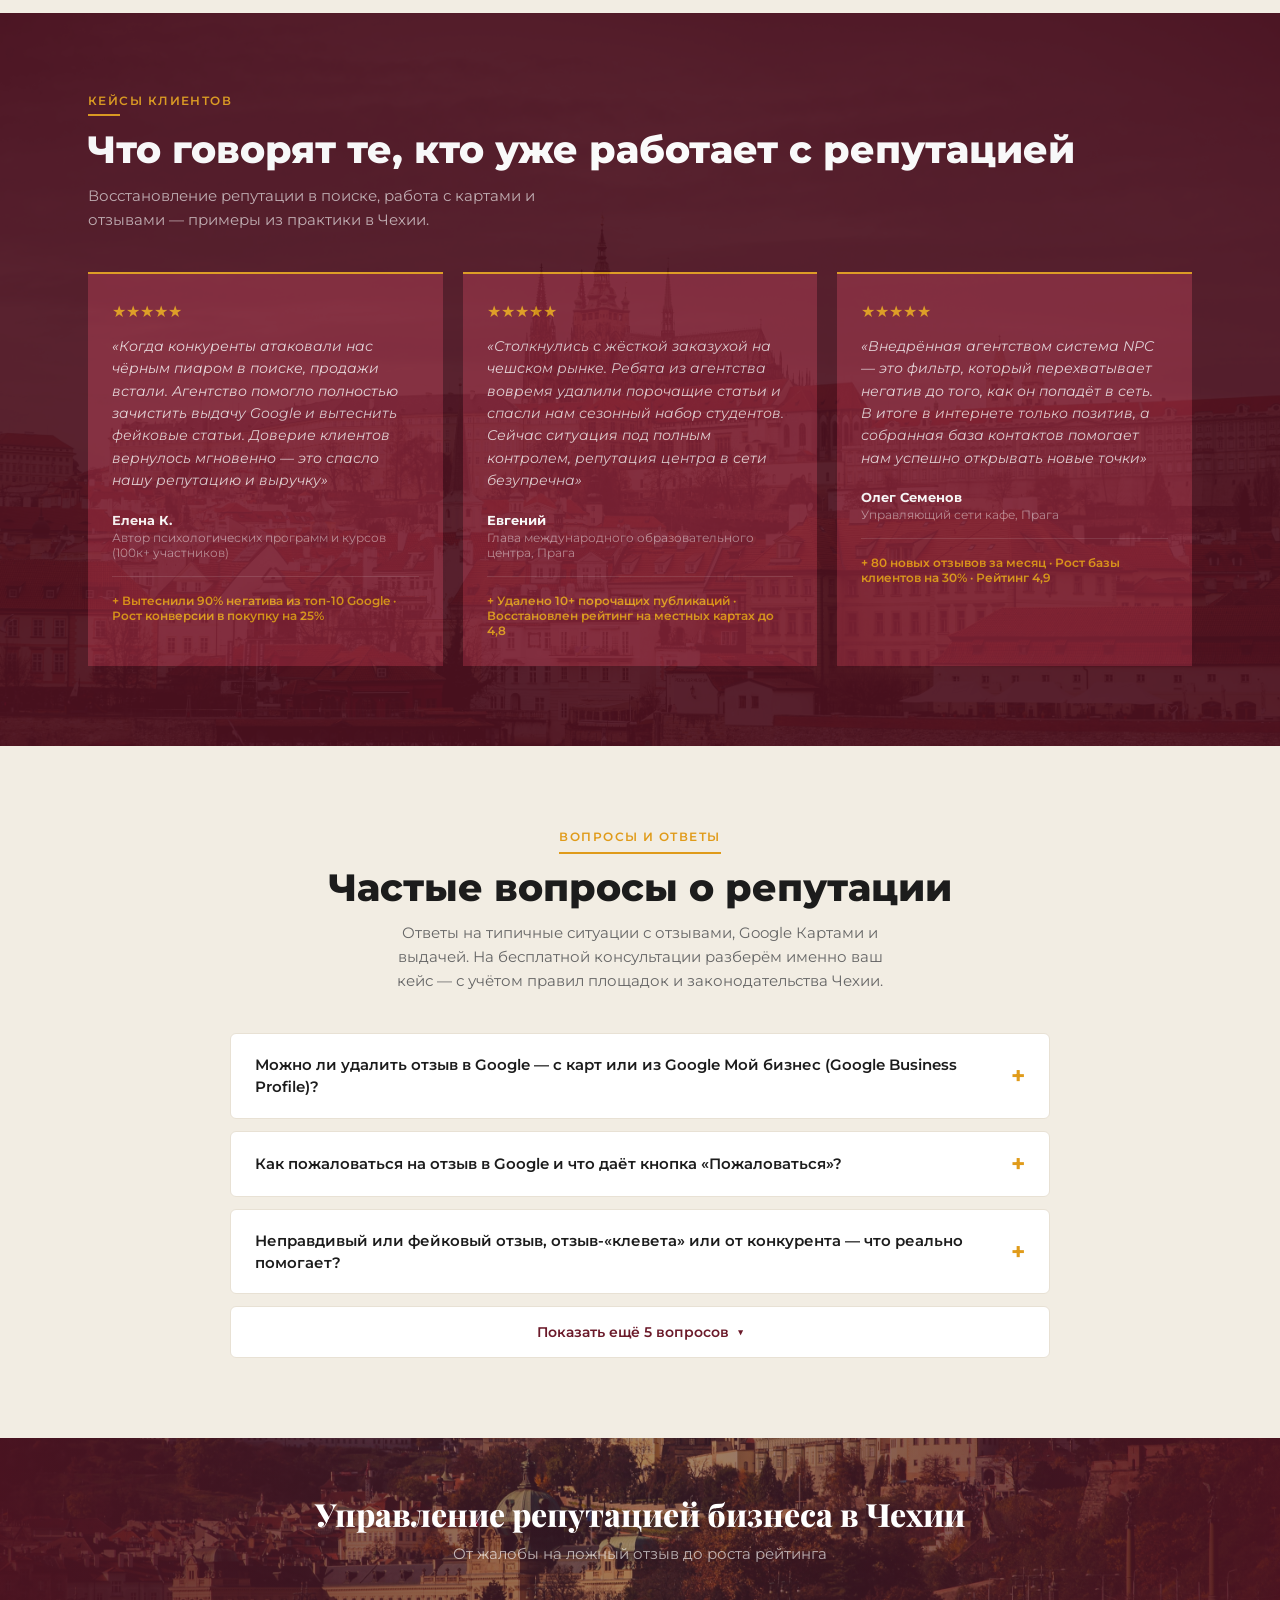
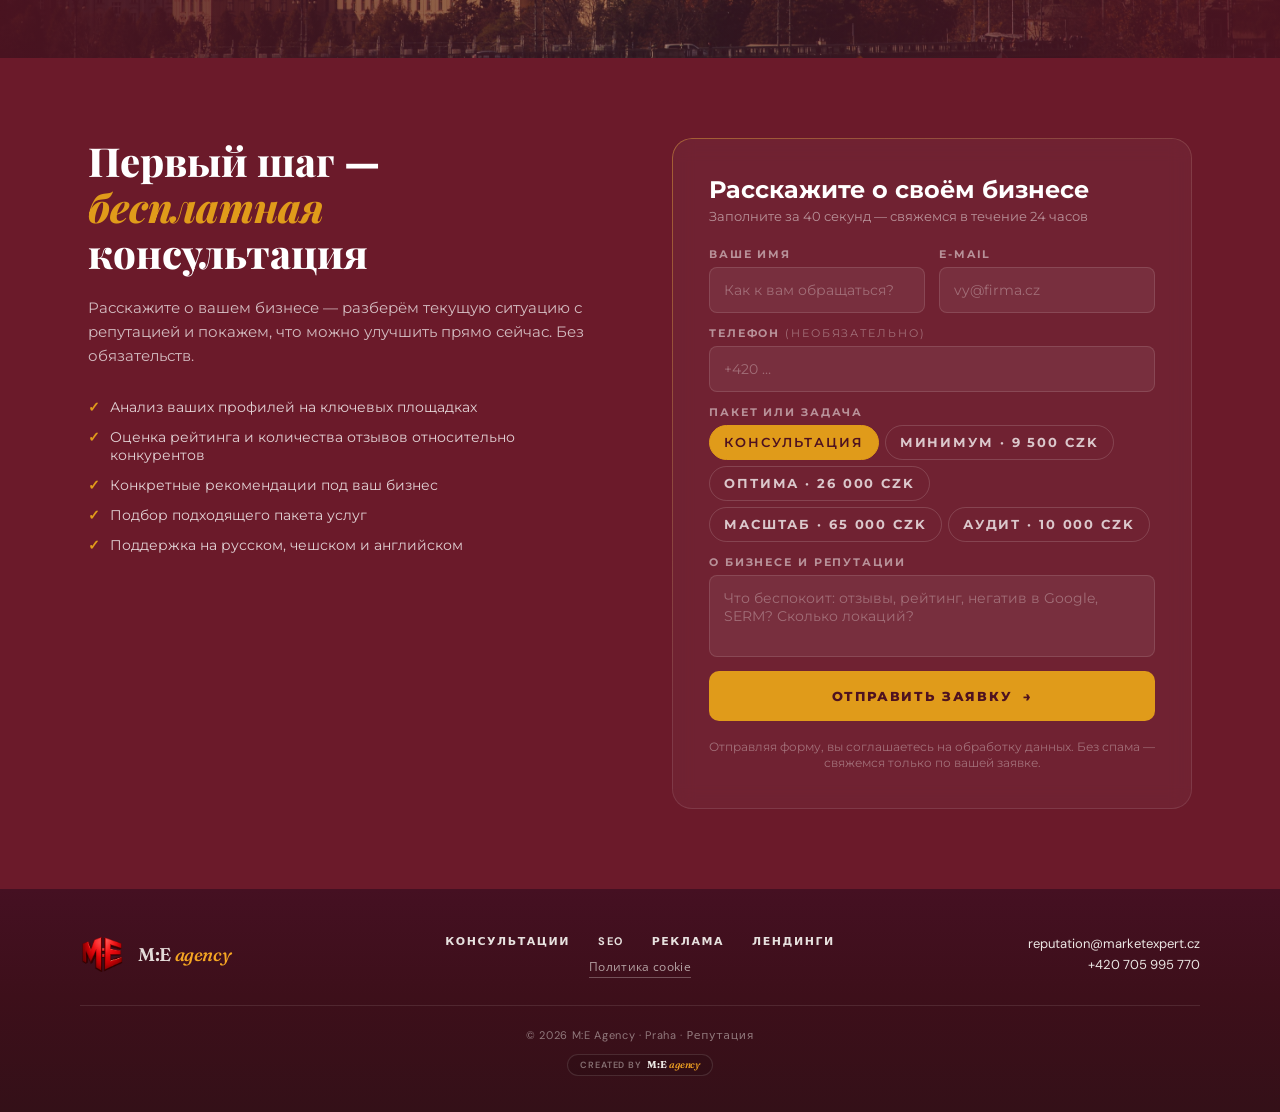
==== commit c9ea73ea: "Add files via upload" ====
--- a/index.html
+++ b/index.html
@@ -1646,7 +1646,7 @@
   <div class="site-footer__copy-row">
     <p class="site-footer__copy">© 2026 M:E Agency · Praha · Репутация</p>
     <p class="site-footer__crafted">
-      <a href="https://marketexpert.cz/" target="_blank" rel="noopener noreferrer"><span class="site-footer__crafted-label">Created by</span><span class="site-footer__crafted-brand"><span class="site-footer__crafted-me">M:E</span> <em>agency</em></span></a>
+      <a href="https://landing.marketexpert.cz/" target="_blank" rel="noopener noreferrer"><span class="site-footer__crafted-label">Created by</span><span class="site-footer__crafted-brand"><span class="site-footer__crafted-me">M:E</span> <em>agency</em></span></a>
     </p>
   </div>
 </footer>
--- a/footer.css
+++ b/footer.css
@@ -114,32 +114,46 @@
   border-bottom-color: rgba(245, 166, 35, 0.85);
 }
 
-/* Шапка: лого M:E agency (для лендингов без полного nav эталона) */
+/* Шапка: лого M:E agency — эталон landing.marketexpert.cz */
 .nav-brand {
   display: flex;
   align-items: center;
-  gap: 12px;
+  gap: 8px;
   text-decoration: none;
   color: #fff;
   min-width: 0;
 }
+@media (min-width: 640px) {
+  .nav-brand { gap: 12px; }
+}
 .nav-brand__img {
-  width: 40px;
-  height: 40px;
+  width: 36px;
+  height: 36px;
   object-fit: contain;
   flex-shrink: 0;
-  filter: drop-shadow(0 4px 12px rgba(0, 0, 0, 0.2));
+  display: block;
+  filter: drop-shadow(0 4px 12px rgba(0, 0, 0, 0.25));
+}
+@media (min-width: 640px) {
+  .nav-brand__img { width: 40px; height: 40px; }
 }
 .nav-brand__text {
   font-family: 'Fraunces', Georgia, serif;
-  font-size: clamp(15px, 2.8vw, 18px);
+  font-size: 16px;
   font-weight: 600;
   letter-spacing: -0.02em;
   line-height: 1;
+  color: #fff;
+}
+@media (min-width: 640px) {
+  .nav-brand__text { font-size: 18px; }
+}
+@media (min-width: 1024px) {
+  .nav-brand__text { font-size: 20px; }
 }
 .nav-brand__agency {
   font-style: italic;
-  font-weight: 500;
+  font-weight: 400;
   color: #f5a623;
 }
 
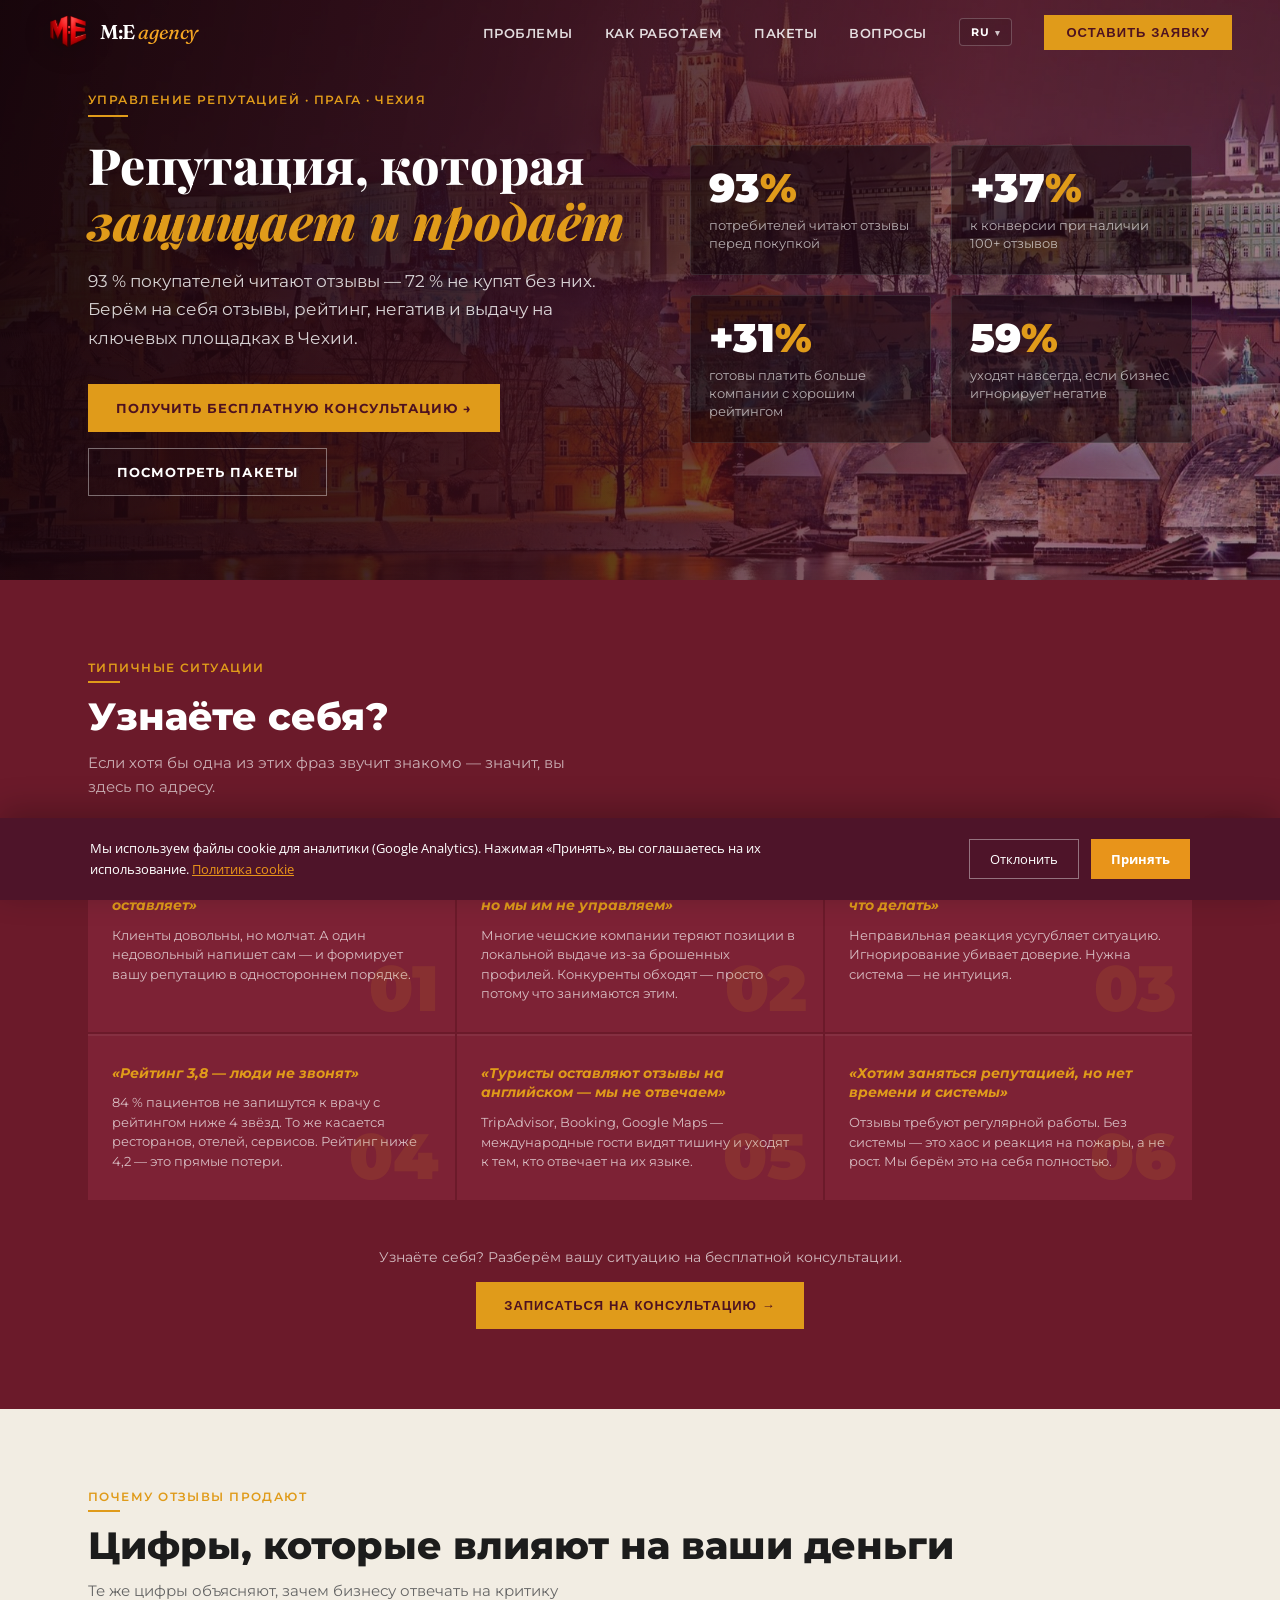
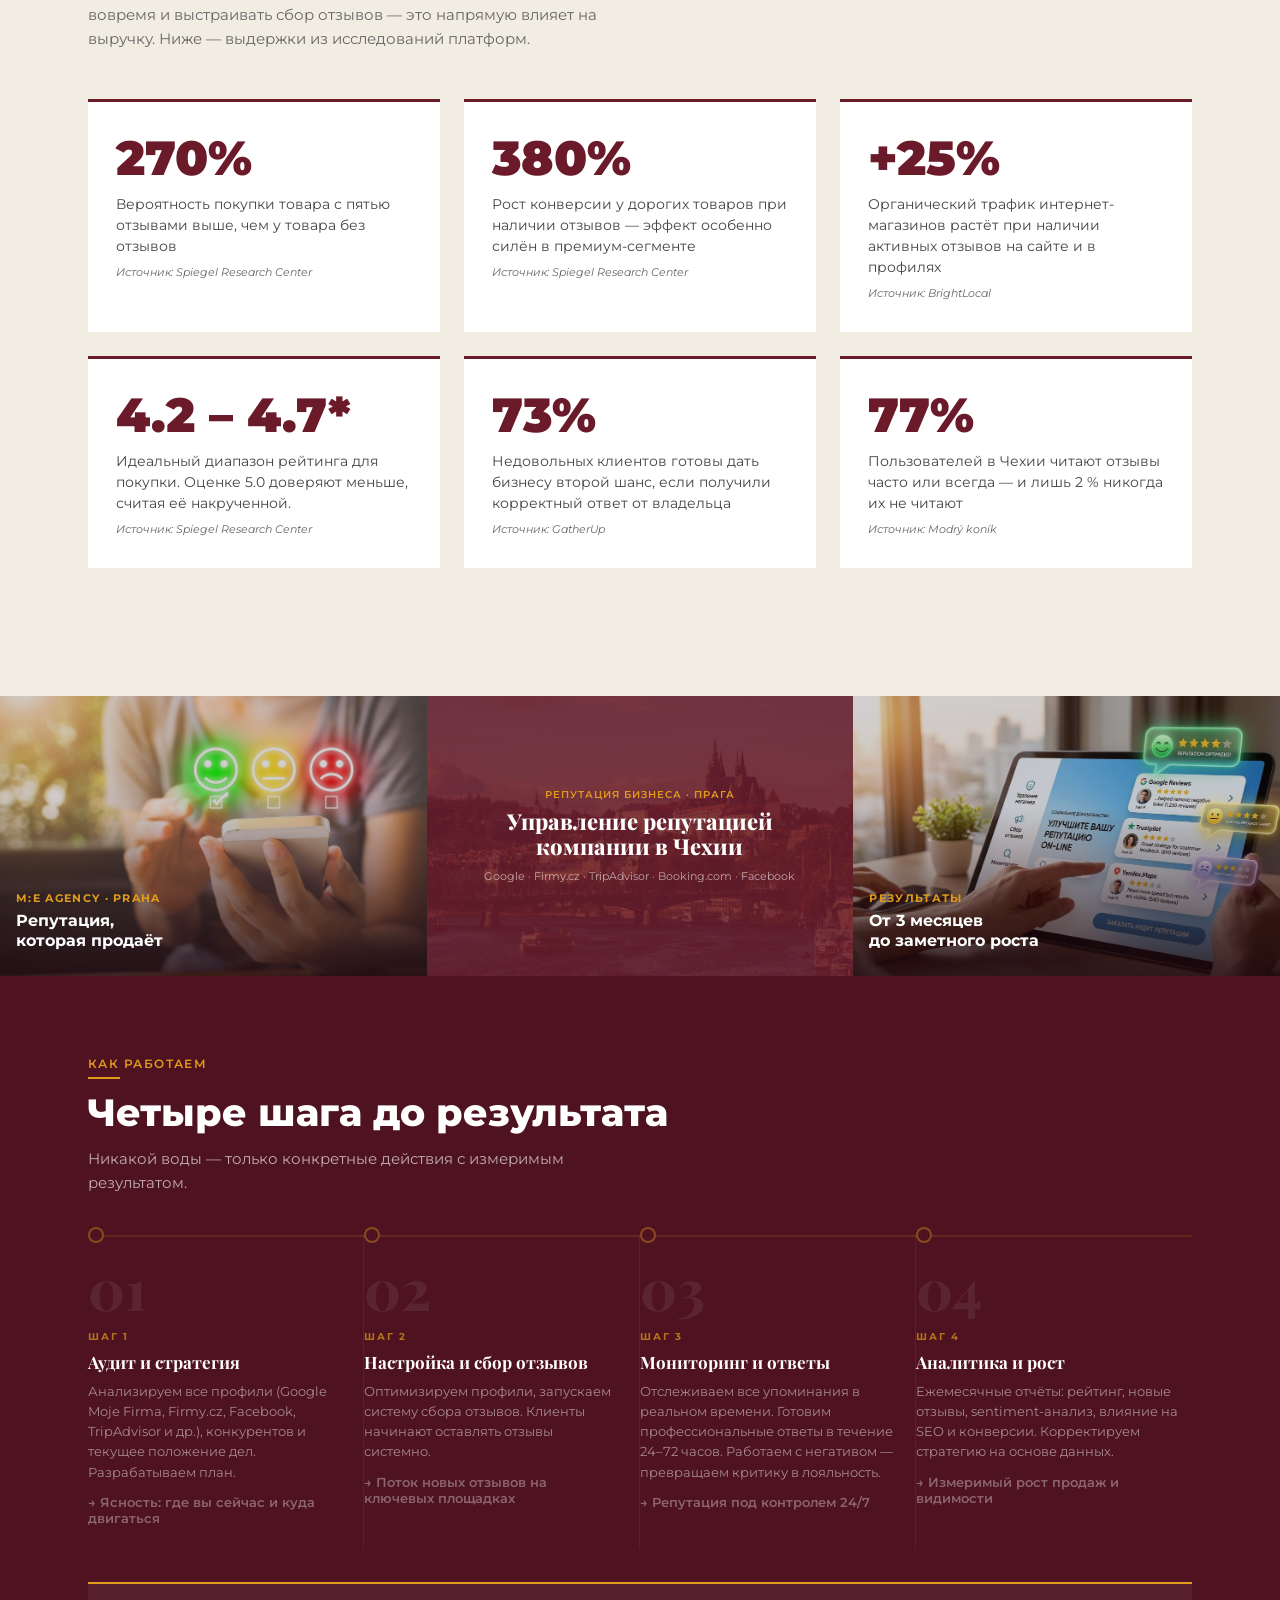
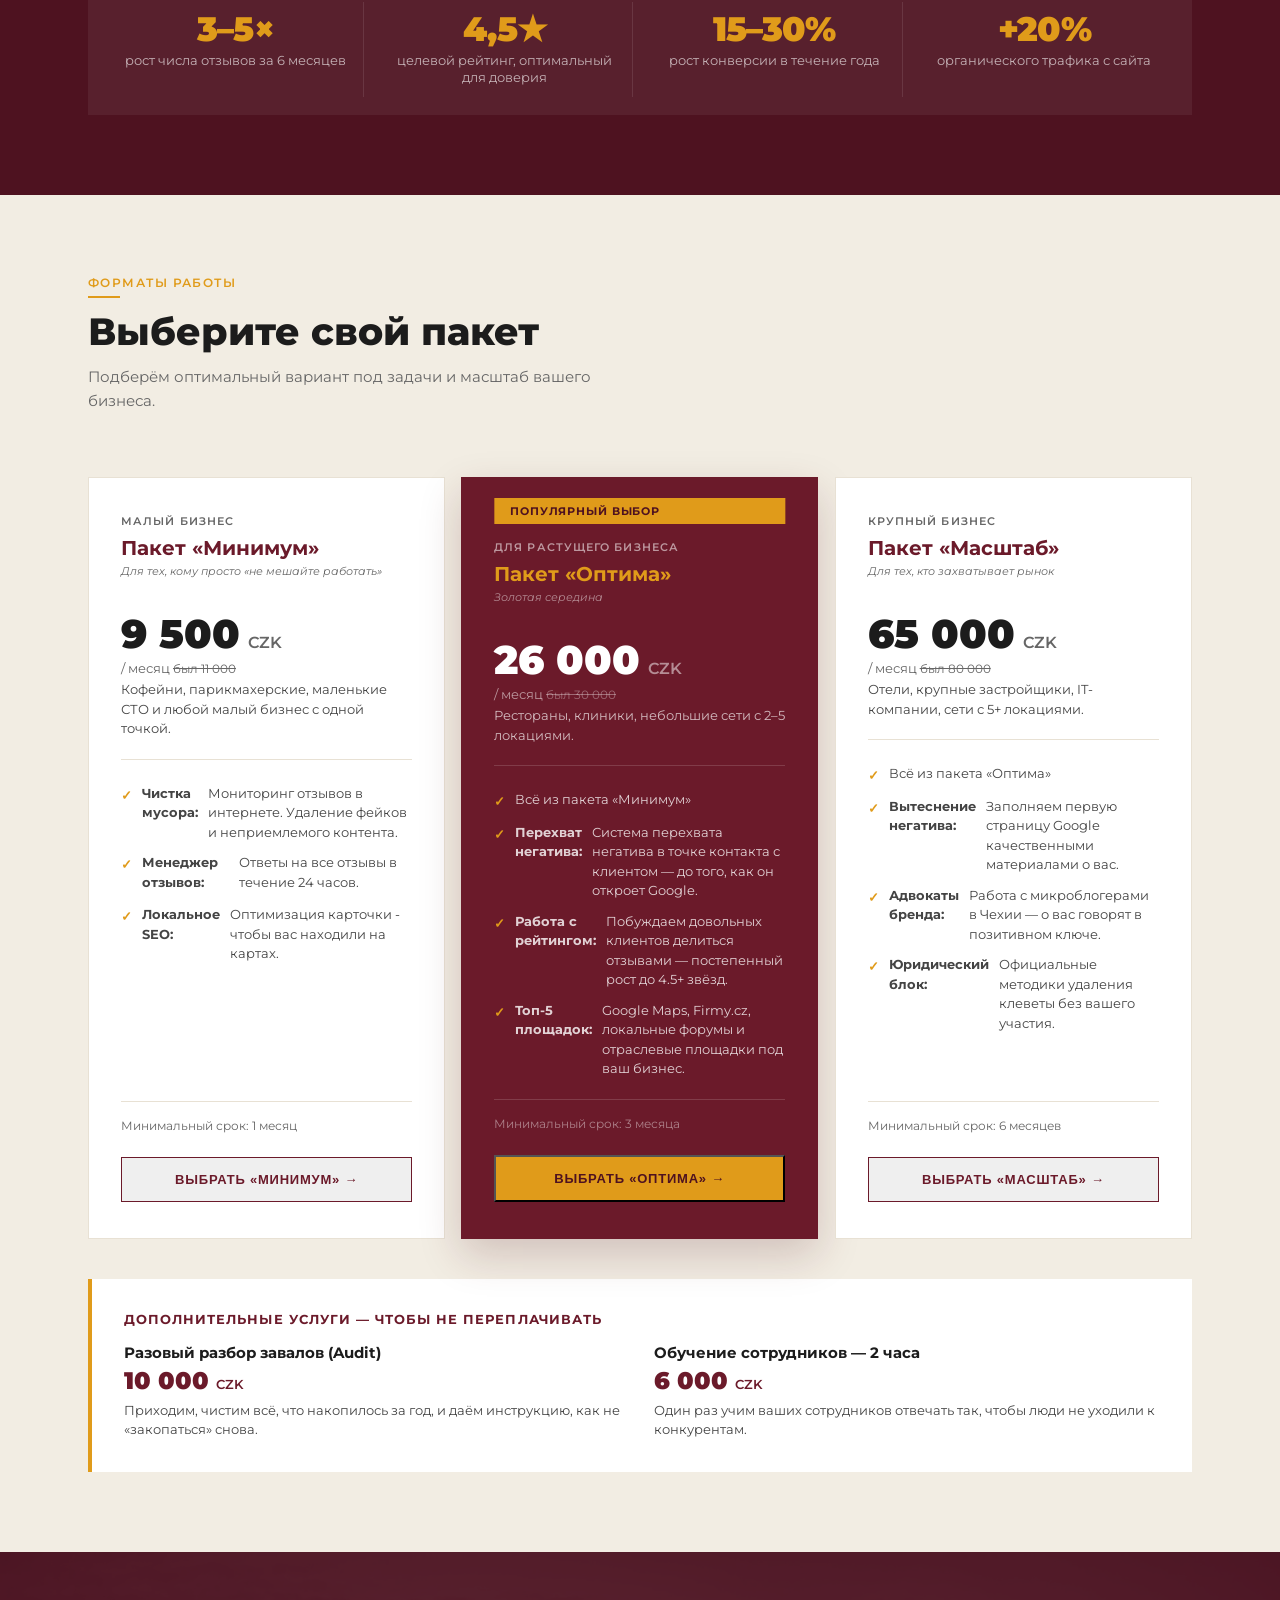
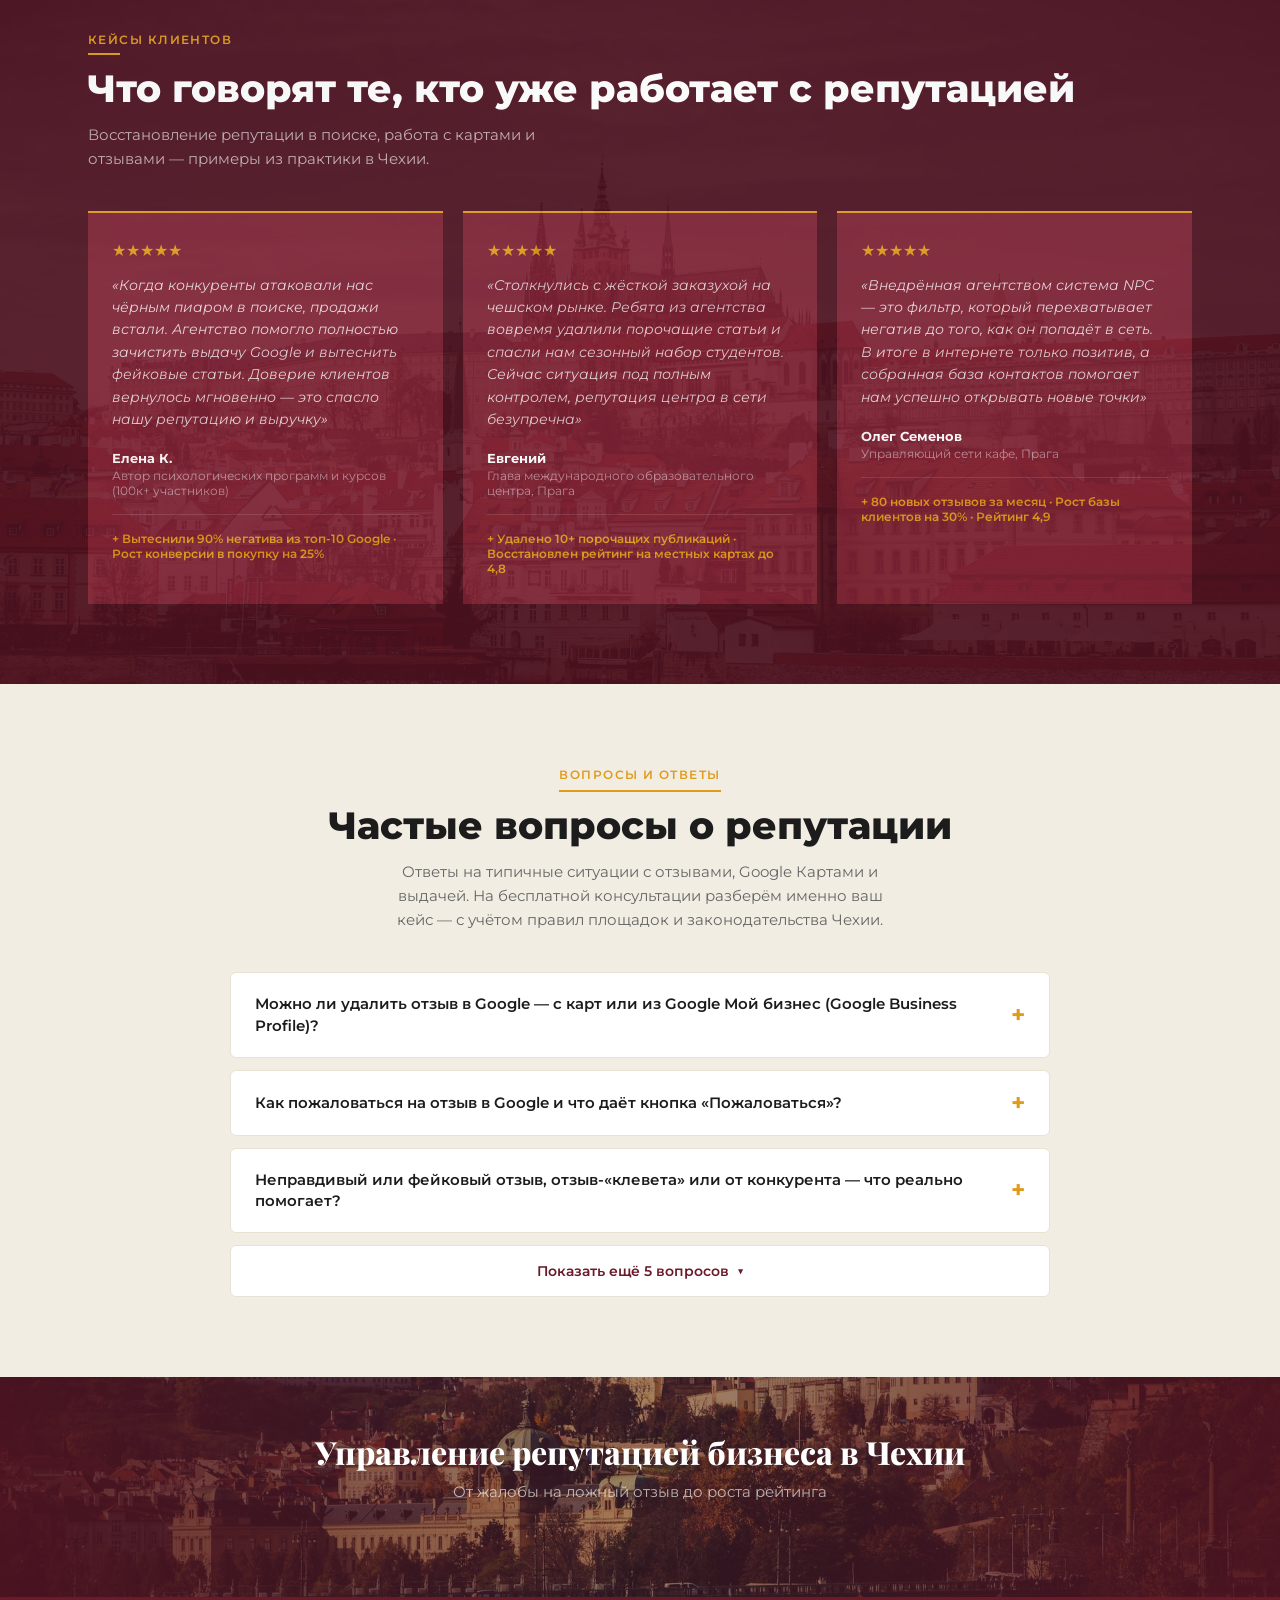
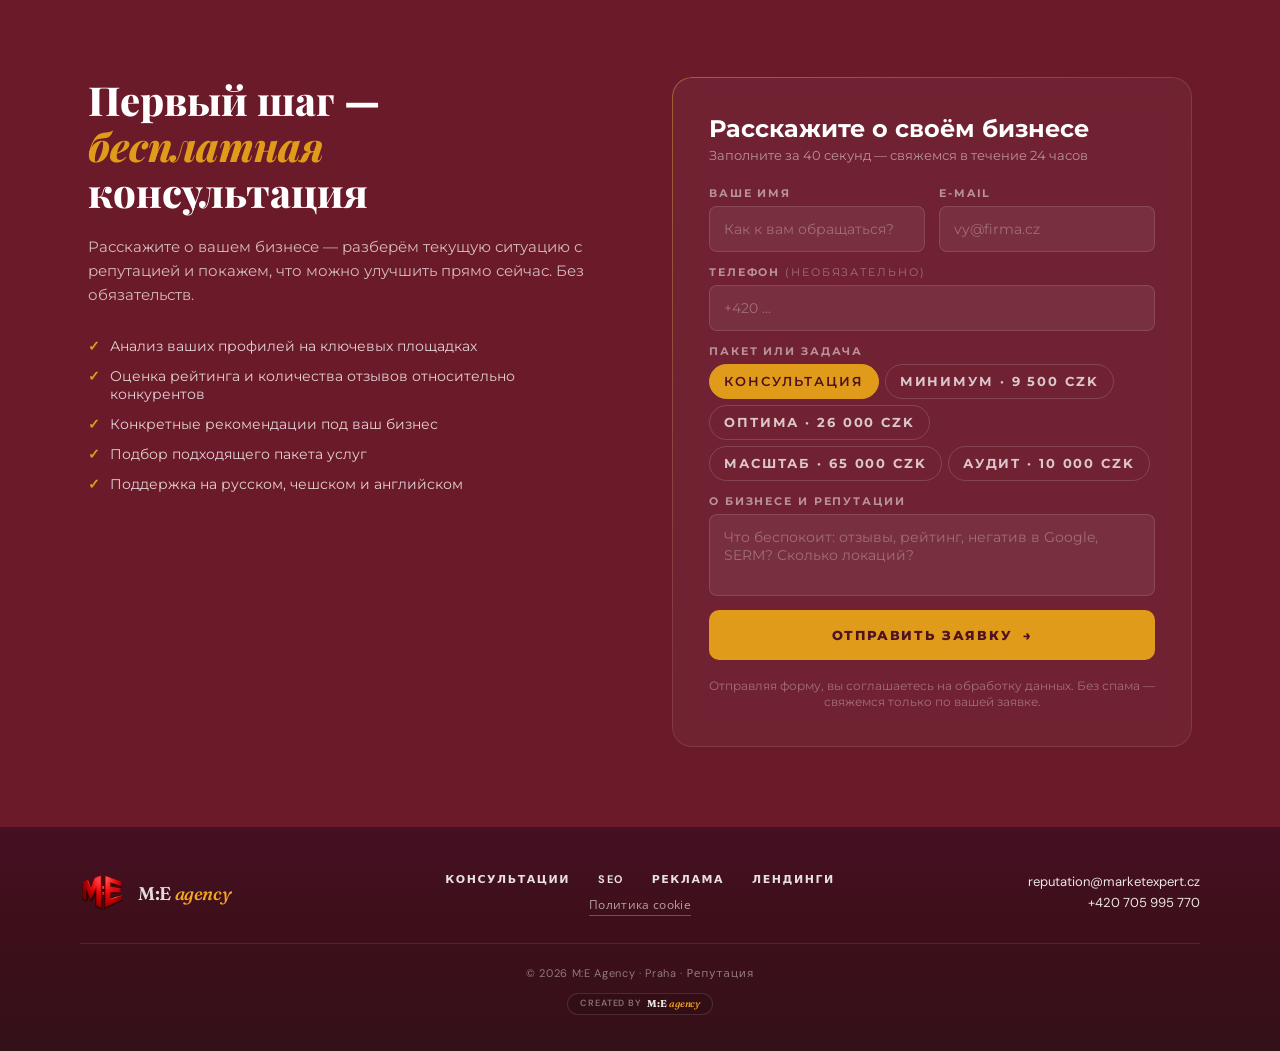
==== commit cbbc0d20: "Add files via upload" ====
--- a/index.html
+++ b/index.html
@@ -8,9 +8,12 @@
 <meta name="robots" content="index, follow">
 <link rel="canonical" href="https://reputation.marketexpert.cz/">
 <link rel="alternate" hreflang="ru" href="https://reputation.marketexpert.cz/">
+<link rel="alternate" hreflang="cs" href="https://reputation.marketexpert.cz/cz/">
+<link rel="alternate" hreflang="x-default" href="https://reputation.marketexpert.cz/cz/">
 <meta property="og:type" content="website">
 <meta property="og:site_name" content="M:E Agency">
 <meta property="og:locale" content="ru_RU">
+<meta property="og:locale:alternate" content="cs_CZ">
 <meta property="og:url" content="https://reputation.marketexpert.cz/">
 <meta property="og:title" content="Управление репутацией в Праге и Чехии — Google Карты, отзывы, SERM | M:E Agency">
 <meta property="og:description" content="Агентство по репутации в Чехии: Google Business Profile, работа с отзывами, рост рейтинга, SERM. Прага и вся Чехия.">
@@ -60,11 +63,19 @@
 
   /* ====== NAV ====== */
   nav {
-    background: var(--burgundy-dark);
-    position: sticky; top: 0; z-index: 100;
+    position: fixed; top: 0; left: 0; right: 0; z-index: 100;
+    background: transparent;
+    transition: background 0.35s ease, box-shadow 0.35s ease, backdrop-filter 0.35s ease;
     display: flex; align-items: center; justify-content: space-between;
     padding: 0 48px; height: 64px;
     gap: 16px;
+  }
+  nav.scrolled,
+  nav.nav-open {
+    background: rgba(78, 18, 32, 0.94);
+    backdrop-filter: blur(14px);
+    -webkit-backdrop-filter: blur(14px);
+    box-shadow: 0 6px 28px rgba(0, 0, 0, 0.28);
   }
   nav .nav-brand { flex-shrink: 0; margin-right: 12px; }
   @media (min-width: 961px) {
@@ -105,6 +116,33 @@
     transition: background .2s; white-space: nowrap;
   }
   .btn-nav:hover { background: var(--gold-dark); }
+
+  .lang-switch { position: relative; display: inline-block; }
+  .lang-switch__toggle {
+    display: inline-flex; align-items: center; gap: 5px;
+    font-family: inherit; font-size: 11px; font-weight: 700; letter-spacing: .08em; text-transform: uppercase;
+    padding: 6px 11px; border: 1px solid rgba(255,255,255,.22); border-radius: 4px;
+    background: rgba(0,0,0,.12); color: #fff; cursor: pointer;
+    transition: background .2s ease, border-color .2s ease;
+  }
+  .lang-switch__toggle:hover, .lang-switch.is-open .lang-switch__toggle {
+    background: rgba(255,255,255,.12); border-color: rgba(255,255,255,.35);
+  }
+  .lang-switch__chev { font-size: 9px; opacity: .75; line-height: 1; transition: transform .2s ease; }
+  .lang-switch.is-open .lang-switch__chev { transform: rotate(180deg); }
+  .lang-switch__menu {
+    position: absolute; top: calc(100% + 6px); right: 0; min-width: 120px;
+    background: var(--burgundy-dark); border: 1px solid rgba(255,255,255,.18); border-radius: 4px;
+    box-shadow: 0 8px 24px rgba(0,0,0,.28); opacity: 0; visibility: hidden; pointer-events: none;
+    transform: translateY(-4px); transition: opacity .18s ease, visibility .18s ease, transform .18s ease; z-index: 110;
+  }
+  .lang-switch.is-open .lang-switch__menu { opacity: 1; visibility: visible; pointer-events: auto; transform: none; }
+  .lang-switch__option {
+    display: block; padding: 10px 14px; font-size: 11px; font-weight: 700; letter-spacing: .08em; text-transform: uppercase;
+    color: rgba(255,255,255,.75); text-decoration: none !important; white-space: nowrap;
+    transition: background .15s ease, color .15s ease;
+  }
+  .lang-switch__option:hover, .lang-switch__option:focus { background: rgba(255,255,255,.1); color: #fff; text-decoration: none !important; }
 
   /* ====== HERO ====== */
   .hero {
@@ -394,12 +432,13 @@
   }
 
   .packages-grid {
-    display: grid; grid-template-columns: repeat(3, 1fr); gap: 0;
+    display: grid; grid-template-columns: repeat(3, 1fr); gap: 16px;
+    align-items: stretch; padding-top: 16px;
   }
   .pkg-card {
     background: var(--white); padding: 36px 32px;
     position: relative; border: 1px solid var(--beige-dark);
-    display: flex; flex-direction: column;
+    display: flex; flex-direction: column; height: 100%; min-height: 0;
   }
   .pkg-card.featured {
     background: var(--burgundy); border-color: var(--burgundy);
@@ -436,14 +475,17 @@
   .pkg-card.featured .pkg-who {
     color: rgba(255,255,255,0.7); border-bottom-color: rgba(255,255,255,0.15);
   }
-  .pkg-features { list-style: none; flex: 1; }
+  .pkg-features { list-style: none; flex: 1; display: flex; flex-direction: column; gap: 11px; }
   .pkg-features li {
-    font-size: 13px; color: var(--text-mid); padding: 7px 0;
-    display: flex; align-items: flex-start; gap: 10px; line-height: 1.4;
+    font-size: 13px; color: var(--text-mid); padding: 0;
+    display: flex; align-items: flex-start; gap: 10px; line-height: 1.5;
   }
   .pkg-card.featured .pkg-features li { color: rgba(255,255,255,0.8); }
+  .pkg-features li strong {
+    display: block; font-weight: 700; margin-bottom: 2px;
+  }
   .pkg-features li::before {
-    content: '✓'; color: var(--gold); font-weight: 700; flex-shrink: 0; margin-top: 1px;
+    content: '✓'; color: var(--gold); font-weight: 700; flex-shrink: 0; margin-top: 2px;
   }
   .pkg-setup {
     font-size: 12px; color: var(--text-light); margin-top: 20px;
@@ -473,7 +515,7 @@
   }
   .packages-grid .pkg-card.pkg-anim-item::before {
     content: ''; position: absolute; inset: 0;
-    background: linear-gradient(135deg, rgba(224,155,26,.12) 0%, rgba(255,255,255,.35) 42%, transparent 72%);
+    background: linear-gradient(135deg, rgba(224,155,26,.14) 0%, rgba(255,255,255,.05) 42%, transparent 72%);
     opacity: 0; transition: opacity .4s ease; pointer-events: none; z-index: 0;
   }
   .packages-grid .pkg-card.pkg-anim-item::after {
@@ -486,13 +528,13 @@
   .packages-grid .pkg-card.pkg-anim-item:hover::after { opacity: 1; transform: scaleX(1); }
   .packages-grid .pkg-card.pkg-anim-item:hover {
     transform: translateY(-10px) scale(1.03);
-    box-shadow: 0 22px 50px rgba(107,26,42,.14), 0 0 0 1px rgba(224,155,26,.2);
-    border-color: rgba(224,155,26,.35); z-index: 2;
+    box-shadow: 0 22px 50px rgba(107,26,42,.12), 0 0 0 1px rgba(224,155,26,.22);
+    border-color: rgba(224,155,26,.42); z-index: 2;
   }
   .packages-grid .pkg-card.pkg-anim-item.featured { box-shadow: 0 16px 40px rgba(78,18,32,.2); }
   .packages-grid .pkg-card.pkg-anim-item.featured:hover {
     transform: translateY(-12px) scale(1.04);
-    box-shadow: 0 28px 60px rgba(78,18,32,.28), 0 0 28px rgba(224,155,26,.1);
+    box-shadow: 0 28px 60px rgba(78,18,32,.28), 0 0 28px rgba(224,155,26,.12);
     border-color: var(--gold);
   }
   .packages-grid .pkg-card.pkg-anim-item > * { position: relative; z-index: 1; }
@@ -508,7 +550,7 @@
   }
   @keyframes pkgCardInHot {
     from { opacity: 0; transform: translateY(40px) scale(.98); }
-    to { opacity: 1; transform: scale(1.02); }
+    to { opacity: 1; transform: none; }
   }
   @media (prefers-reduced-motion: reduce) {
     .packages-grid .pkg-card.pkg-anim-item:hover { transform: none; }
@@ -1055,13 +1097,16 @@
       text-align: center;
       border-bottom: none;
     }
+    .nav-links .lang-switch { margin: 16px 0 0; width: 100%; }
+    .nav-links .lang-switch__toggle { width: 100%; justify-content: space-between; }
+    .nav-links .lang-switch__menu { left: 0; right: 0; min-width: 0; }
     html.nav-open { overflow: hidden; }
 
     .container { padding: 56px 24px; }
     .hero-content {
       grid-template-columns: 1fr;
       gap: 32px;
-      padding: 48px 24px 56px;
+      padding: 80px 24px 56px;
     }
     .hero h1 { font-size: clamp(28px, 7vw, 40px); }
     .hero-subtitle { max-width: none; font-size: 15px; }
@@ -1078,9 +1123,11 @@
 
     .problems-grid { grid-template-columns: 1fr; }
     .stats-grid { grid-template-columns: 1fr; gap: 16px; }
-    .packages-grid { grid-template-columns: 1fr; }
-    .pkg-card { border-bottom: 1px solid var(--beige-dark); }
+    .packages-grid { grid-template-columns: 1fr; gap: 20px; padding-top: 12px; }
+    .pkg-card { border: 1px solid var(--beige-dark); }
+    .pkg-card.featured { margin-top: 8px; }
     .pkg-badge { white-space: normal; text-align: center; max-width: calc(100% - 24px); }
+    .packages-grid .pkg-card.pkg-anim-item:hover { transform: none; }
     .reviews-grid { grid-template-columns: 1fr; }
     .cta-inner { grid-template-columns: 1fr; gap: 32px; }
     .cta-text h2 { font-size: clamp(26px, 6vw, 34px); }
@@ -1106,7 +1153,7 @@
 
   @media (max-width: 600px) {
     .container { padding: 48px 16px; }
-    .hero-content { padding: 40px 16px 48px; }
+    .hero-content { padding: 72px 16px 48px; }
     .hero-stats { grid-template-columns: 1fr; }
     .hero-stat-num { font-size: 28px; }
     .stat-card { padding: 24px 20px; }
@@ -1139,6 +1186,17 @@
     <li><a href="#how">Как работаем</a></li>
     <li><a href="#packages">Пакеты</a></li>
     <li><a href="#faq">Вопросы</a></li>
+    <li>
+      <div class="lang-switch">
+        <button type="button" class="lang-switch__toggle" aria-expanded="false" aria-haspopup="listbox" aria-label="Выбрать язык">
+          <span class="lang-switch__current">RU</span>
+          <span class="lang-switch__chev" aria-hidden="true">▾</span>
+        </button>
+        <div class="lang-switch__menu" role="listbox" aria-label="Язык">
+          <a href="cz/index.html" hreflang="cs" class="lang-switch__option" role="option">Čeština (CZ)</a>
+        </div>
+      </div>
+    </li>
     <li><button type="button" onclick="openModal('general')" class="btn-nav" style="cursor:pointer;">Оставить заявку</button></li>
   </ul>
 </nav>
@@ -1164,6 +1222,35 @@
   window.addEventListener('resize', function(){
     if (window.innerWidth > 960) setOpen(false);
   });
+  function closeLangMenus() {
+    document.querySelectorAll('.lang-switch.is-open').forEach(function(sw){
+      sw.classList.remove('is-open');
+      var b = sw.querySelector('.lang-switch__toggle');
+      if (b) b.setAttribute('aria-expanded', 'false');
+    });
+  }
+  document.querySelectorAll('.lang-switch').forEach(function(sw){
+    var btn = sw.querySelector('.lang-switch__toggle');
+    if (!btn) return;
+    btn.addEventListener('click', function(e){
+      e.stopPropagation();
+      var open = sw.classList.contains('is-open');
+      closeLangMenus();
+      if (!open) {
+        sw.classList.add('is-open');
+        btn.setAttribute('aria-expanded', 'true');
+      }
+    });
+  });
+  document.addEventListener('click', closeLangMenus);
+  document.addEventListener('keydown', function(e){
+    if (e.key === 'Escape') closeLangMenus();
+  });
+  function updateNavScroll() {
+    nav.classList.toggle('scrolled', window.scrollY > 40);
+  }
+  window.addEventListener('scroll', updateNavScroll, { passive: true });
+  updateNavScroll();
 })();
 </script>
 
@@ -1336,7 +1423,7 @@
           <div class="step-indicator"><span>02</span></div>
           <div class="step-meta">Шаг 2</div>
           <h3 class="step-title">Настройка и сбор отзывов</h3>
-          <p class="step-desc">Оптимизируем профили, запускаем систему сбора отзывов: QR-коды, email/SMS, интеграция с CRM. Клиенты начинают оставлять отзывы системно.</p>
+          <p class="step-desc">Оптимизируем профили, запускаем систему сбора отзывов. Клиенты начинают оставлять отзывы системно.</p>
           <div class="step-result">→ Поток новых отзывов на ключевых площадках</div>
         </article>
         <article class="process-step" data-step="2">
@@ -1396,9 +1483,9 @@
         <div class="pkg-price-sub">/ месяц <span style="color:var(--text-light); text-decoration:line-through; font-size:12px;">был 11 000</span></div>
         <div class="pkg-who">Кофейни, парикмахерские, маленькие СТО и любой малый бизнес с одной точкой.</div>
         <ul class="pkg-features">
-          <li><strong>Чистка мусора:</strong> Мониторинг Google Maps и Firmy.cz. Удаление фейков и неприемлемого контента через жалобы.</li>
+          <li><strong>Чистка мусора:</strong> Мониторинг отзывов в интернете. Удаление фейков и неприемлемого контента.</li>
           <li><strong>Менеджер отзывов:</strong> Ответы на все отзывы в течение 24 часов.</li>
-          <li><strong>Локальное SEO:</strong> Оптимизация карточки — фотки, часы работы, описание. Чтобы вас находили на картах.</li>
+          <li><strong>Локальное SEO:</strong> Оптимизация карточки - чтобы вас находили на картах.</li>
         </ul>
         <div class="pkg-setup">Минимальный срок: 1 месяц</div>
         <button type="button" onclick="openModal('start')" class="pkg-cta pkg-cta-light" style="width:100%;cursor:pointer;">Выбрать «Минимум» →</button>
@@ -1439,9 +1526,9 @@
         <div class="pkg-who">Отели, крупные застройщики, IT-компании, сети с 5+ локациями.</div>
         <ul class="pkg-features">
           <li>Всё из пакета «Оптима»</li>
-          <li><strong>Вытеснение негатива:</strong> Написали гадость в СМИ или блоге — заполняем первую страницу Google качественными материалами о вас.</li>
-          <li><strong>Адвокаты бренда:</strong> Работа с микроблогерами в Чехии (Instagram, YouTube, тематические блоги) — о вас говорят в позитивном ключе.</li>
-          <li><strong>Юридический блок:</strong> Официальные претензии к площадкам от нашего имени — удаление клеветы без вашего участия.</li>
+          <li><strong>Вытеснение негатива:</strong> Заполняем первую страницу Google качественными материалами о вас.</li>
+          <li><strong>Адвокаты бренда:</strong> Работа с микроблогерами в Чехии — о вас говорят в позитивном ключе.</li>
+          <li><strong>Юридический блок:</strong> Официальные методики удаления клеветы без вашего участия.</li>
         </ul>
         <div class="pkg-setup">Минимальный срок: 6 месяцев</div>
         <button type="button" onclick="openModal('premium')" class="pkg-cta pkg-cta-light" style="width:100%;cursor:pointer;">Выбрать «Масштаб» →</button>
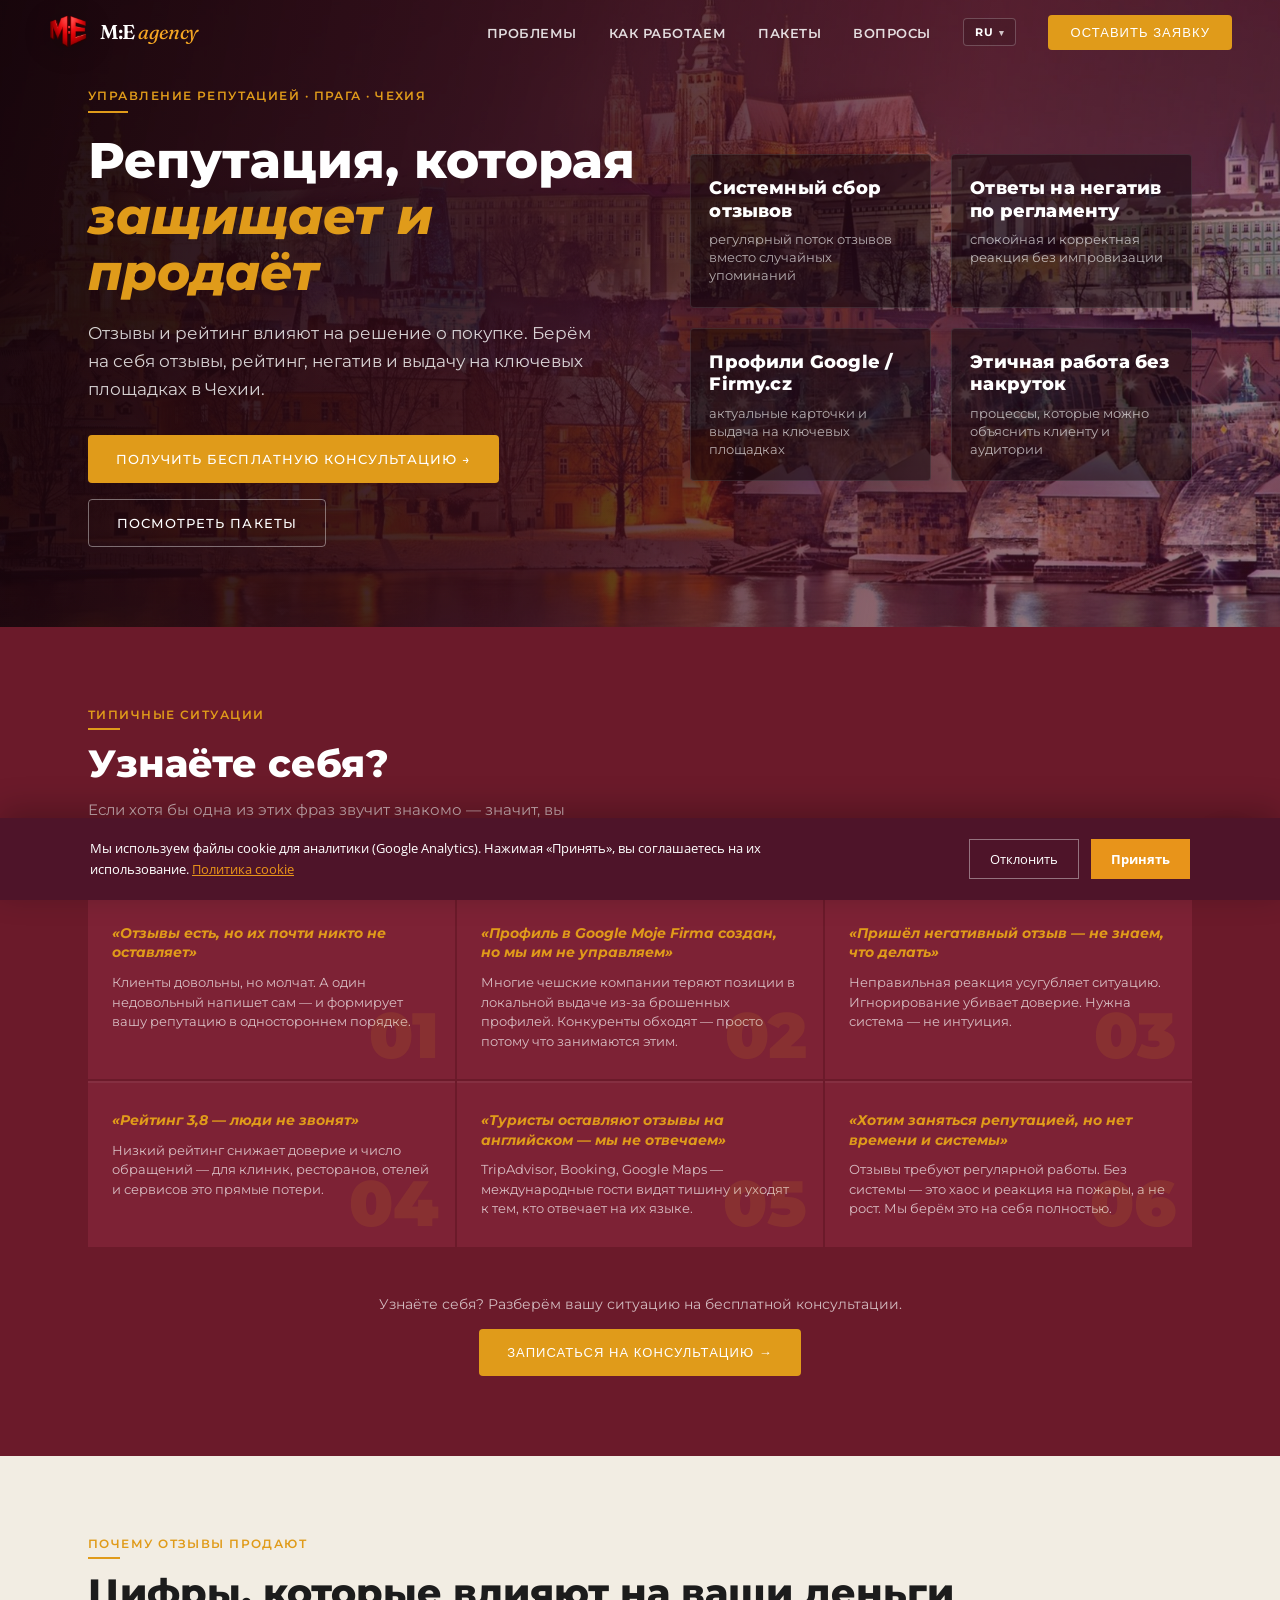
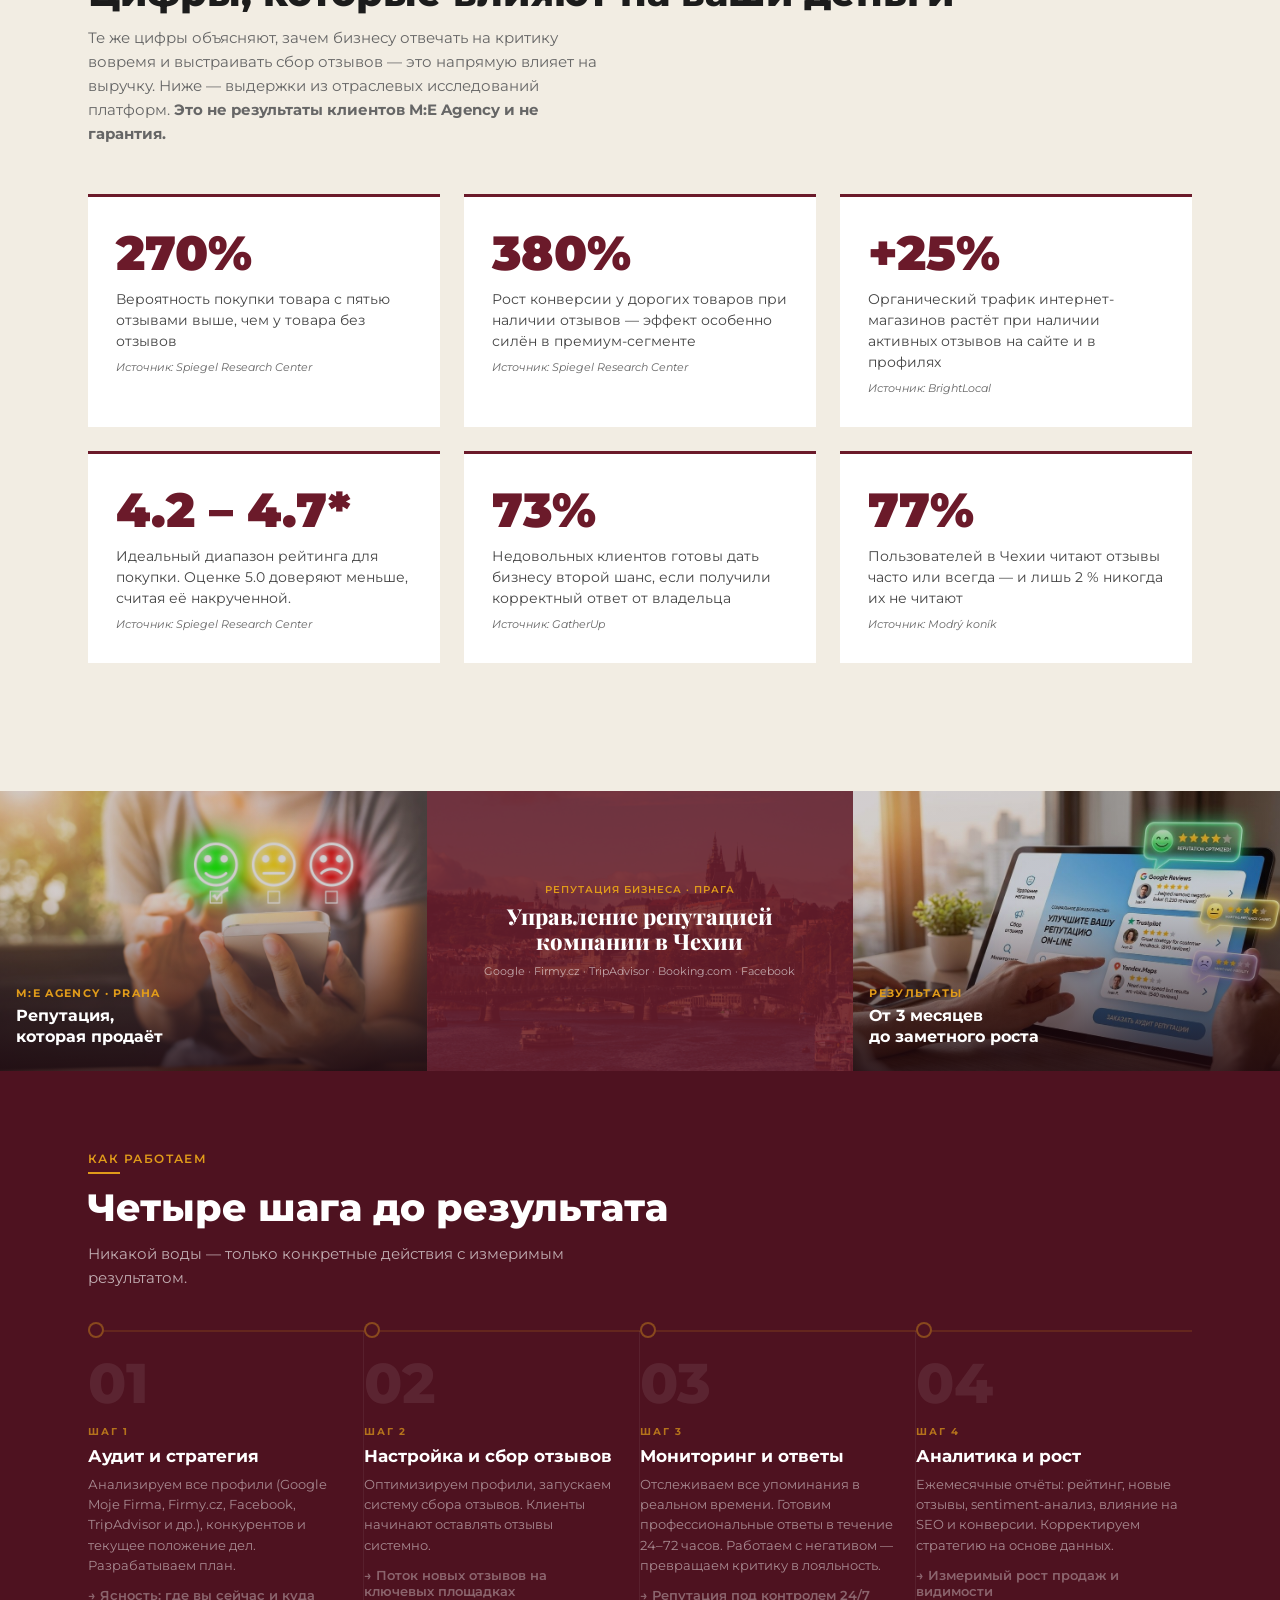
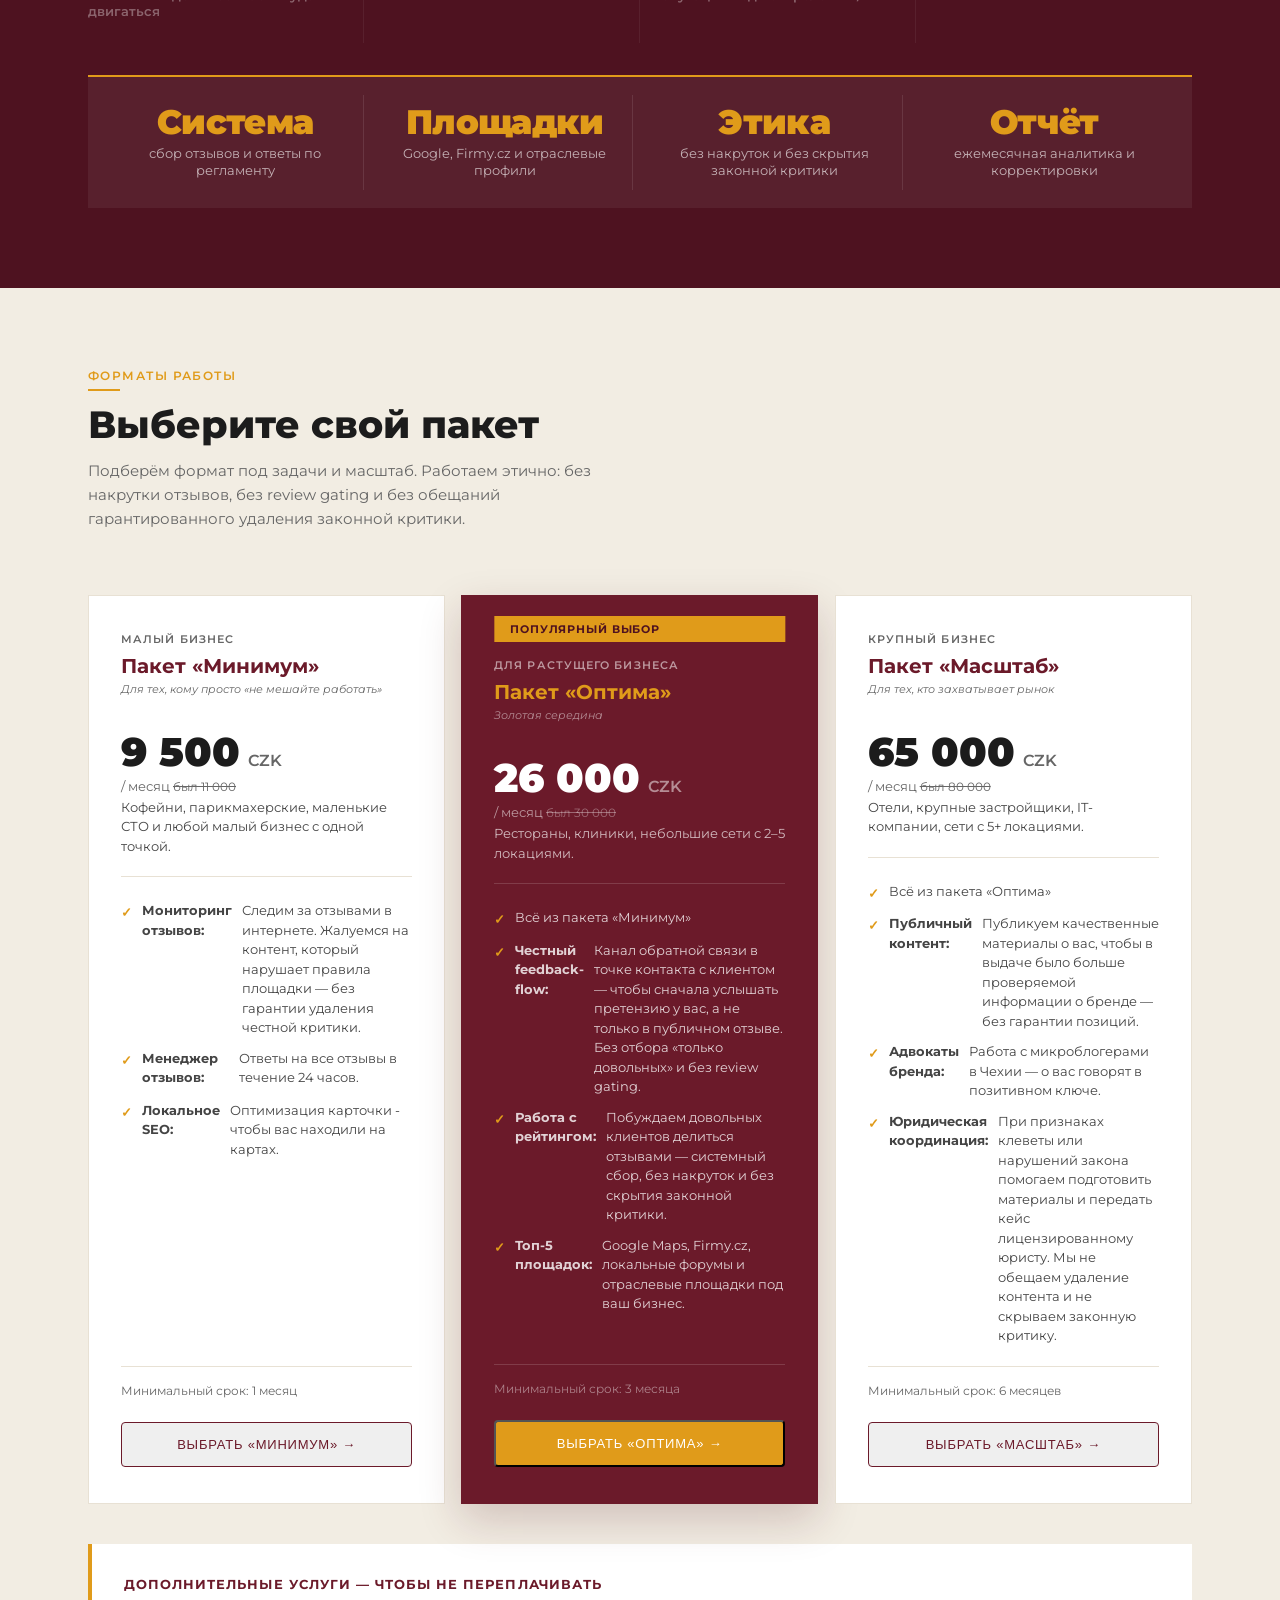
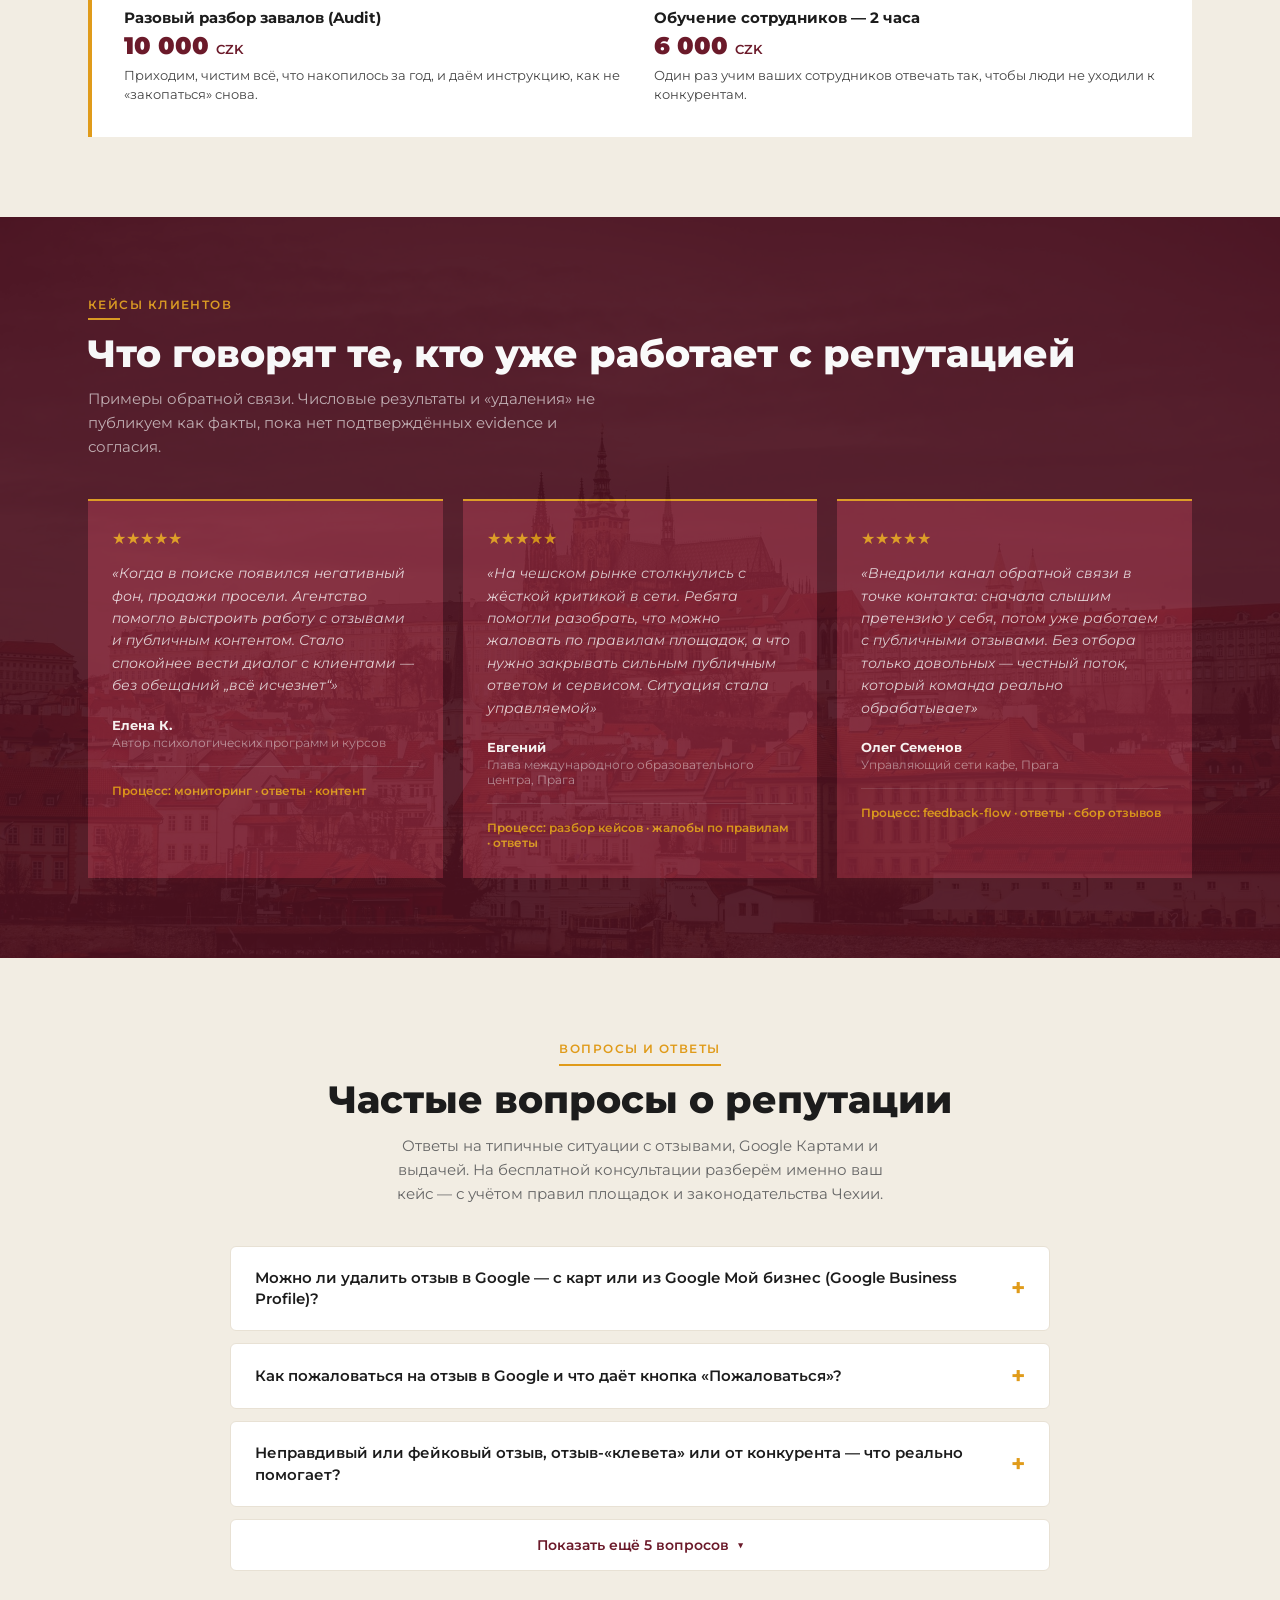
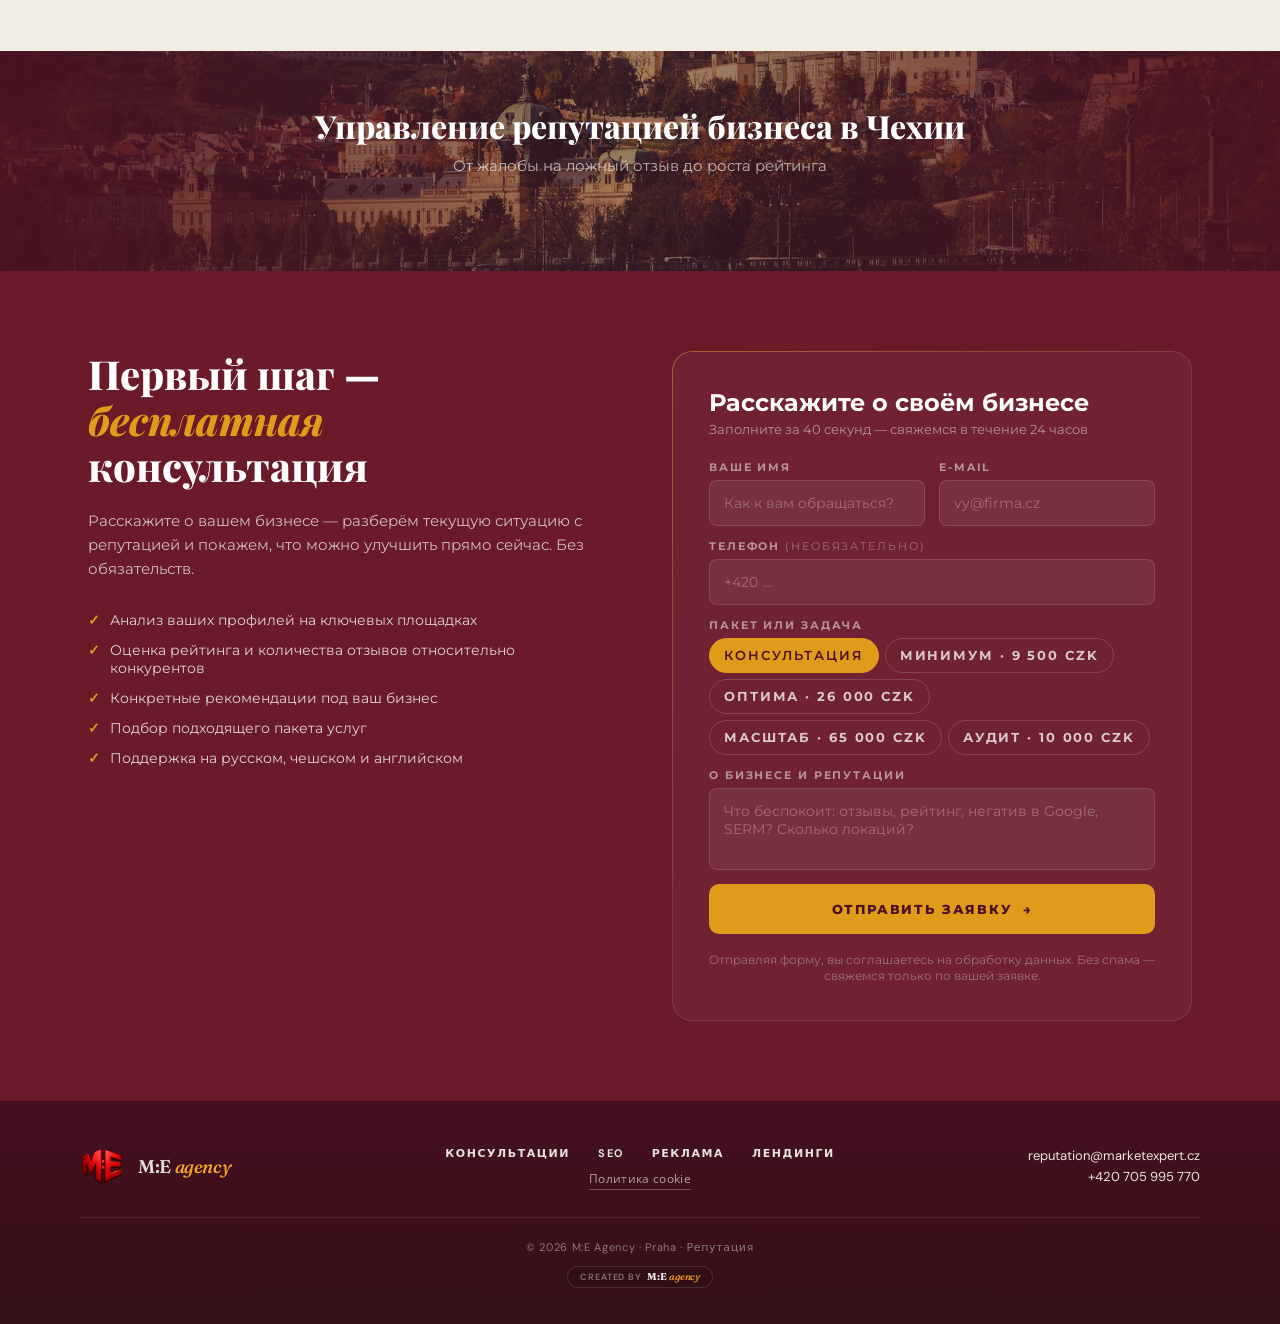
==== commit f75813d4: "Add files via upload" ====
--- a/index.html
+++ b/index.html
@@ -1,2041 +1,2117 @@
-﻿<!DOCTYPE html>
-<html lang="ru">
-<head>
-<meta charset="UTF-8">
-<meta name="viewport" content="width=device-width, initial-scale=1.0">
-<title>Управление репутацией в Праге и Чехии — Google Карты, отзывы, SERM | M:E Agency</title>
-<meta name="description" content="Агентство по репутации в Чехии: Google Business Profile (Мой бизнес), работа с негативными отзывами и ответы, жалобы на ложные и фейковые отзывы в Google, рост рейтинга, зачистка выдачи и интернет-репутация бренда. Локальное SEO Прага.">
-<meta name="robots" content="index, follow">
-<link rel="canonical" href="https://reputation.marketexpert.cz/">
-<link rel="alternate" hreflang="ru" href="https://reputation.marketexpert.cz/">
-<link rel="alternate" hreflang="cs" href="https://reputation.marketexpert.cz/cz/">
-<link rel="alternate" hreflang="x-default" href="https://reputation.marketexpert.cz/cz/">
-<meta property="og:type" content="website">
-<meta property="og:site_name" content="M:E Agency">
-<meta property="og:locale" content="ru_RU">
-<meta property="og:locale:alternate" content="cs_CZ">
-<meta property="og:url" content="https://reputation.marketexpert.cz/">
-<meta property="og:title" content="Управление репутацией в Праге и Чехии — Google Карты, отзывы, SERM | M:E Agency">
-<meta property="og:description" content="Агентство по репутации в Чехии: Google Business Profile, работа с отзывами, рост рейтинга, SERM. Прага и вся Чехия.">
-<meta property="og:image" content="https://reputation.marketexpert.cz/logo.png">
-<meta name="twitter:card" content="summary_large_image">
-<meta name="twitter:title" content="Управление репутацией в Праге и Чехии — M:E Agency">
-<meta name="twitter:description" content="Google Карты, отзывы, негатив, SERM. Агентство по репутации в Праге и по всей Чехии.">
-<meta name="twitter:image" content="https://reputation.marketexpert.cz/logo.png">
-<script type="application/ld+json">{"@context":"https://schema.org","@type":"ProfessionalService","name":"M:E Agency — Репутация","url":"https://reputation.marketexpert.cz/","logo":"https://reputation.marketexpert.cz/logo.png","image":"https://reputation.marketexpert.cz/logo.png","description":"Управление репутацией в Google Картах и интернете: отзывы, негатив, SERM. Прага и Чехия.","email":"reputation@marketexpert.cz","telephone":"+420705995770","address":{"@type":"PostalAddress","addressLocality":"Praha","addressCountry":"CZ"},"areaServed":{"@type":"Country","name":"Czech Republic"},"priceRange":"CZK","inLanguage":"ru"}</script>
-<link rel="icon" href="logo.png" type="image/png" sizes="32x32">
-<link rel="apple-touch-icon" href="logo.png">
-<link rel="preconnect" href="https://fonts.googleapis.com">
-<link href="https://fonts.googleapis.com/css2?family=Montserrat:wght@400;500;600;700;800;900&family=Playfair+Display:ital,wght@0,700;0,800;1,700&family=Fraunces:ital,opsz,wght@0,9..144,500;0,9..144,600;1,9..144,500&family=DM+Sans:wght@400;500;600;700&family=Open+Sans:wght@400;600&display=swap" rel="stylesheet">
-<link rel="stylesheet" href="footer.css">
-<link rel="stylesheet" href="cookie.css">
-<link rel="stylesheet" href="form-success.css">
-<link rel="stylesheet" href="whatsapp-fab.css">
-<script>window.__GA4_MEASUREMENT_ID__ = 'G-SPKHXMCQGM'; window.__GA4_ADS_ID__ = 'AW-11432613975';</script>
-<style>
-  :root {
-    --burgundy: #6B1A2A;
-    --burgundy-dark: #4E1220;
-    --burgundy-card: #7D2235;
-    --burgundy-light: #8B2A3E;
-    --gold: #E09B1A;
-    --gold-dark: #C88A10;
-    --beige: #F2EDE3;
-    --beige-dark: #E8E1D4;
-    --white: #FFFFFF;
-    --text-dark: #1C1C1C;
-    --text-mid: #444444;
-    --text-light: #666666;
-    --green-tag: #2D6A4F;
-    --red-tag: #8B1A1A;
-  }
-
-  *, *::before, *::after { box-sizing: border-box; margin: 0; padding: 0; }
-
-  html { scroll-behavior: smooth; }
-
-  body {
-    font-family: 'Montserrat', sans-serif;
-    color: var(--text-dark);
-    background: var(--white);
-    overflow-x: hidden;
-  }
-
-  /* ====== NAV ====== */
-  nav {
-    position: fixed; top: 0; left: 0; right: 0; z-index: 100;
-    background: transparent;
-    transition: background 0.35s ease, box-shadow 0.35s ease, backdrop-filter 0.35s ease;
-    display: flex; align-items: center; justify-content: space-between;
-    padding: 0 48px; height: 64px;
-    gap: 16px;
-  }
-  nav.scrolled,
-  nav.nav-open {
-    background: rgba(78, 18, 32, 0.94);
-    backdrop-filter: blur(14px);
-    -webkit-backdrop-filter: blur(14px);
-    box-shadow: 0 6px 28px rgba(0, 0, 0, 0.28);
-  }
-  nav .nav-brand { flex-shrink: 0; margin-right: 12px; }
-  @media (min-width: 961px) {
-    nav .nav-links { margin-left: auto; flex-shrink: 0; }
-  }
-
-  .nav-toggle {
-    display: none;
-    flex-direction: column; justify-content: center; align-items: center;
-    gap: 5px; width: 44px; height: 44px; padding: 0; border: none;
-    background: transparent; cursor: pointer; flex-shrink: 0; border-radius: 6px;
-    transition: background .2s ease;
-  }
-  .nav-toggle:hover { background: rgba(255,255,255,.08); }
-  .nav-toggle-bar {
-    display: block; width: 22px; height: 2px; background: #fff;
-    border-radius: 1px; transition: transform .25s ease, opacity .25s ease;
-  }
-  nav.nav-open .nav-toggle-bar:nth-child(1) { transform: translateY(7px) rotate(45deg); }
-  nav.nav-open .nav-toggle-bar:nth-child(2) { opacity: 0; }
-  nav.nav-open .nav-toggle-bar:nth-child(3) { transform: translateY(-7px) rotate(-45deg); }
-
-  .nav-links {
-    display: flex; align-items: center; gap: 32px; list-style: none;
-  }
-  .nav-links li { list-style: none; }
-  .nav-links a {
-    color: rgba(255,255,255,0.85); text-decoration: none;
-    font-size: 13px; font-weight: 600; letter-spacing: 0.04em; text-transform: uppercase;
-    transition: color .2s;
-  }
-  .nav-links a:hover { color: var(--white); }
-
-  .btn-nav {
-    background: var(--gold); color: var(--burgundy-dark);
-    font-size: 13px; font-weight: 700; letter-spacing: 0.08em; text-transform: uppercase;
-    padding: 10px 22px; border: none; cursor: pointer; text-decoration: none;
-    transition: background .2s; white-space: nowrap;
-  }
-  .btn-nav:hover { background: var(--gold-dark); }
-
-  .lang-switch { position: relative; display: inline-block; }
-  .lang-switch__toggle {
-    display: inline-flex; align-items: center; gap: 5px;
-    font-family: inherit; font-size: 11px; font-weight: 700; letter-spacing: .08em; text-transform: uppercase;
-    padding: 6px 11px; border: 1px solid rgba(255,255,255,.22); border-radius: 4px;
-    background: rgba(0,0,0,.12); color: #fff; cursor: pointer;
-    transition: background .2s ease, border-color .2s ease;
-  }
-  .lang-switch__toggle:hover, .lang-switch.is-open .lang-switch__toggle {
-    background: rgba(255,255,255,.12); border-color: rgba(255,255,255,.35);
-  }
-  .lang-switch__chev { font-size: 9px; opacity: .75; line-height: 1; transition: transform .2s ease; }
-  .lang-switch.is-open .lang-switch__chev { transform: rotate(180deg); }
-  .lang-switch__menu {
-    position: absolute; top: calc(100% + 6px); right: 0; min-width: 120px;
-    background: var(--burgundy-dark); border: 1px solid rgba(255,255,255,.18); border-radius: 4px;
-    box-shadow: 0 8px 24px rgba(0,0,0,.28); opacity: 0; visibility: hidden; pointer-events: none;
-    transform: translateY(-4px); transition: opacity .18s ease, visibility .18s ease, transform .18s ease; z-index: 110;
-  }
-  .lang-switch.is-open .lang-switch__menu { opacity: 1; visibility: visible; pointer-events: auto; transform: none; }
-  .lang-switch__option {
-    display: block; padding: 10px 14px; font-size: 11px; font-weight: 700; letter-spacing: .08em; text-transform: uppercase;
-    color: rgba(255,255,255,.75); text-decoration: none !important; white-space: nowrap;
-    transition: background .15s ease, color .15s ease;
-  }
-  .lang-switch__option:hover, .lang-switch__option:focus { background: rgba(255,255,255,.1); color: #fff; text-decoration: none !important; }
-
-  /* ====== HERO ====== */
-  .hero {
-    position: relative; min-height: 580px;
-    background: var(--burgundy-dark);
-    display: flex; align-items: center;
-    overflow: hidden;
-    scroll-margin-top: 68px;
-  }
-  .hero-bg {
-    position: absolute; inset: 0;
-    background: linear-gradient(100deg, rgba(18,4,10,0.92) 0%, rgba(48,12,22,0.78) 42%, rgba(78,18,32,0.35) 72%, rgba(78,18,32,0.12) 100%);
-    z-index: 1;
-  }
-  .hero-bg-img {
-    position: absolute; inset: 0;
-    background-image: url('управление репутацией в чехии.jpg');
-    background-size: cover; background-position: center 40%;
-    opacity: 0.55;
-    transform-origin: center center;
-    will-change: transform;
-  }
-  .hero-content {
-    position: relative; z-index: 2;
-    max-width: 1200px; margin: 0 auto; padding: 88px 48px 80px;
-    display: grid; grid-template-columns: 1.05fr 0.95fr; gap: 48px; align-items: center;
-    width: 100%;
-  }
-  .hero-label {
-    font-size: 12px; font-weight: 600; letter-spacing: 0.12em; text-transform: uppercase;
-    color: var(--gold); margin-bottom: 20px;
-  }
-  .hero-label::after {
-    content: ''; display: block; width: 40px; height: 2px;
-    background: var(--gold); margin-top: 8px;
-  }
-  .hero h1 {
-    font-family: 'Playfair Display', serif;
-    font-size: clamp(34px, 4.6vw, 50px); font-weight: 800; line-height: 1.12;
-    color: var(--white); margin-bottom: 18px;
-  }
-  .hero h1 em { font-style: italic; color: var(--gold); }
-  .hero-subtitle {
-    font-size: 17px; color: rgba(255,255,255,0.82); line-height: 1.65;
-    margin-bottom: 32px; max-width: 520px;
-  }
-  .hero-btns { display: flex; gap: 16px; flex-wrap: wrap; }
-  .btn-primary {
-    background: var(--gold); color: var(--burgundy-dark);
-    font-size: 13px; font-weight: 700; letter-spacing: 0.08em; text-transform: uppercase;
-    padding: 16px 28px; border: none; cursor: pointer; text-decoration: none;
-    transition: background .2s; display: inline-block;
-  }
-  .btn-primary:hover { background: var(--gold-dark); }
-  .btn-outline {
-    background: transparent; color: var(--white);
-    font-size: 13px; font-weight: 700; letter-spacing: 0.08em; text-transform: uppercase;
-    padding: 15px 28px; border: 1px solid rgba(255,255,255,0.4); cursor: pointer;
-    text-decoration: none; transition: border-color .2s, color .2s; display: inline-block;
-  }
-  .btn-outline:hover { border-color: var(--white); }
-
-  .hero-stats {
-    display: grid; grid-template-columns: 1fr 1fr; gap: 20px;
-  }
-  .hero-stat {
-    background: rgba(12, 4, 8, 0.5); border: 1px solid rgba(255,255,255,0.1);
-    backdrop-filter: blur(8px);
-    -webkit-backdrop-filter: blur(8px);
-    padding: 22px 18px; border-radius: 4px;
-  }
-  .hero-stat-num {
-    font-size: 40px; font-weight: 900; color: var(--white); line-height: 1;
-    margin-bottom: 8px;
-  }
-  .hero-stat-num span { color: var(--gold); }
-  .hero-stat-text { font-size: 13px; color: rgba(255,255,255,0.65); line-height: 1.4; }
-
-  /* ====== SECTION SHARED ====== */
-  section { width: 100%; }
-  .container { max-width: 1200px; margin: 0 auto; padding: 80px 48px; }
-  .section-label {
-    font-size: 12px; font-weight: 600; letter-spacing: 0.12em; text-transform: uppercase;
-    color: var(--gold); margin-bottom: 12px;
-  }
-  .section-label::after {
-    content: ''; display: block; width: 32px; height: 2px;
-    background: var(--gold); margin-top: 6px;
-  }
-  .section-title {
-    font-size: 38px; font-weight: 800; color: var(--text-dark);
-    line-height: 1.15; margin-bottom: 12px;
-  }
-  .section-title-white { color: var(--white); }
-  .section-sub {
-    font-size: 15px; color: var(--text-light); max-width: 520px;
-    line-height: 1.6; margin-bottom: 48px;
-  }
-  .section-sub-white { color: rgba(255,255,255,0.65); }
-
-  /* ====== PROBLEMS (dark) ====== */
-  .problems { background: var(--burgundy); }
-  .problems .section-title { color: var(--white); }
-  .problems .section-label { color: var(--gold); }
-  .problems .section-sub { color: rgba(255,255,255,0.65); }
-
-  .problems-grid {
-    display: grid; grid-template-columns: repeat(3, 1fr); gap: 2px;
-  }
-  .problem-card {
-    background: var(--burgundy-card); padding: 28px 24px;
-    border-top: 2px solid rgba(255,255,255,0.06);
-    transition: background .2s;
-  }
-  .problem-card:hover { background: var(--burgundy-light); }
-  .problem-card-title {
-    font-size: 14px; font-weight: 700; color: var(--gold);
-    line-height: 1.4; margin-bottom: 10px;
-    font-style: italic;
-  }
-  .problem-card-text {
-    font-size: 13px; color: rgba(255,255,255,0.7); line-height: 1.5;
-  }
-  .problems-cta { margin-top: 48px; text-align: center; }
-  .problems-cta p { color: rgba(255,255,255,0.7); font-size: 14px; margin-bottom: 16px; }
-
-  /* ====== STATS (beige) ====== */
-  .stats-section { background: var(--beige); }
-  .stats-grid {
-    display: grid; grid-template-columns: repeat(3, 1fr); gap: 24px;
-    margin-bottom: 48px;
-  }
-  .stat-card {
-    background: var(--white); padding: 32px 28px;
-    border-top: 3px solid var(--burgundy);
-  }
-  .stat-card-num {
-    font-size: 48px; font-weight: 900; color: var(--burgundy); line-height: 1;
-    margin-bottom: 12px;
-  }
-  .stat-card-text { font-size: 14px; color: var(--text-mid); line-height: 1.5; }
-  .stat-card-source {
-    font-size: 11px; color: var(--text-light); margin-top: 8px; font-style: italic;
-  }
-
-  /* ====== HOW WE WORK — timeline ====== */
-  .how {
-    background: var(--burgundy-dark);
-    position: relative;
-    overflow: hidden;
-  }
-  .how .section-label { color: var(--gold); }
-  .how .section-title { color: var(--white); }
-  .how .section-sub { color: rgba(255,255,255,0.65); }
-
-  .process-track { position: relative; }
-  .process-line {
-    position: relative;
-    height: 2px;
-    background: rgba(224, 155, 26, 0.15);
-    margin: 40px 0 -1px;
-  }
-  .process-line-fill {
-    position: absolute;
-    top: 0; left: 0; height: 100%;
-    background: var(--gold);
-    width: 0;
-    transition: width 0.1s linear;
-    box-shadow: 0 0 12px var(--gold);
-  }
-  .process-steps {
-    display: grid;
-    grid-template-columns: repeat(4, 1fr);
-    gap: 0;
-  }
-  .process-step {
-    padding: 24px 20px 24px 0;
-    border-right: 1px solid rgba(255, 255, 255, 0.06);
-    position: relative;
-  }
-  .process-step:last-child { border-right: none; padding-right: 0; }
-  .process-step::before {
-    content: '';
-    position: absolute;
-    top: -9px; left: 0;
-    width: 16px; height: 16px;
-    border-radius: 50%;
-    background: var(--burgundy-dark);
-    border: 2px solid rgba(224, 155, 26, 0.4);
-    transition: all 0.3s ease;
-  }
-  .process-step.is-active::before {
-    background: var(--gold);
-    border-color: var(--gold);
-    box-shadow: 0 0 0 6px rgba(224, 155, 26, 0.2);
-    transform: scale(1.2);
-  }
-  .step-indicator {
-    font-family: 'Playfair Display', serif;
-    font-size: 56px; font-weight: 800;
-    color: rgba(255, 255, 255, 0.08);
-    line-height: 1;
-    margin-bottom: 14px;
-    transition: color 0.4s ease;
-  }
-  .process-step.is-active .step-indicator { color: var(--gold); }
-  .process-step .step-meta {
-    font-size: 10px; font-weight: 700; letter-spacing: 0.18em;
-    text-transform: uppercase;
-    color: rgba(224, 155, 26, 0.7);
-    margin-bottom: 8px;
-  }
-  .process-step .step-title {
-    font-family: 'Playfair Display', serif;
-    font-weight: 700;
-    font-size: 17px;
-    color: #fff;
-    margin-bottom: 8px;
-  }
-  .process-step .step-desc {
-    font-size: 13px;
-    color: rgba(255, 255, 255, 0.5);
-    line-height: 1.55;
-    margin-bottom: 12px;
-  }
-  .process-step .step-result {
-    font-size: 13px;
-    font-weight: 600;
-    color: rgba(255, 255, 255, 0.35);
-    transition: color 0.4s ease;
-  }
-  .process-step.is-active .step-result { color: var(--gold); }
-
-  .how-metrics {
-    margin-top: 32px;
-    background: rgba(255, 255, 255, 0.06);
-    border-top: 2px solid var(--gold);
-    padding: 18px 20px;
-    display: grid;
-    grid-template-columns: repeat(4, minmax(0, 1fr));
-    gap: 14px;
-  }
-  .how-metric {
-    text-align: center;
-    padding: 10px 8px;
-    border-right: 1px solid rgba(255,255,255,0.1);
-  }
-  .how-metric:last-child { border-right: none; }
-  .how-metric-num {
-    font-size: 34px;
-    font-weight: 900;
-    color: var(--gold);
-    line-height: 1;
-    letter-spacing: -0.02em;
-  }
-  .how-metric-text {
-    font-size: 13px;
-    color: rgba(255,255,255,0.65);
-    margin-top: 6px;
-    line-height: 1.35;
-  }
-
-  @media (max-width: 980px) {
-    .process-steps { grid-template-columns: 1fr; gap: 20px; }
-    .process-line { display: none; }
-    .process-step {
-      border-right: none;
-      padding: 0 0 20px;
-      border-bottom: 1px solid rgba(255,255,255,0.06);
-    }
-    .process-step::before { display: none; }
-    .process-step:last-child { border-bottom: none; padding-bottom: 0; }
-    .how-metrics { grid-template-columns: repeat(2, minmax(0, 1fr)); }
-    .how-metric { border-right: none; border-top: 1px solid rgba(255,255,255,0.1); }
-    .how-metric:nth-child(1), .how-metric:nth-child(2) { border-top: none; }
-  }
-  @media (max-width: 560px) {
-    .how-metrics { grid-template-columns: 1fr; }
-    .how-metric { border-top: 1px solid rgba(255,255,255,0.1); }
-    .how-metric:first-child { border-top: none; }
-  }
-
-  /* ====== PACKAGES (beige) ====== */
-  .packages { background: var(--beige); }
-  .packages-note {
-    font-size: 13px; color: var(--text-light); margin-top: -32px; margin-bottom: 48px;
-  }
-
-  .packages-grid {
-    display: grid; grid-template-columns: repeat(3, 1fr); gap: 16px;
-    align-items: stretch; padding-top: 16px;
-  }
-  .pkg-card {
-    background: var(--white); padding: 36px 32px;
-    position: relative; border: 1px solid var(--beige-dark);
-    display: flex; flex-direction: column; height: 100%; min-height: 0;
-  }
-  .pkg-card.featured {
-    background: var(--burgundy); border-color: var(--burgundy);
-  }
-  .pkg-badge {
-    position: absolute; top: -16px; left: 50%; transform: translateX(-50%);
-    background: var(--gold); color: var(--burgundy-dark);
-    font-size: 11px; font-weight: 700; letter-spacing: 0.08em; text-transform: uppercase;
-    padding: 6px 16px; white-space: nowrap;
-  }
-  .pkg-type {
-    font-size: 11px; font-weight: 600; letter-spacing: 0.1em; text-transform: uppercase;
-    color: var(--text-light); margin-bottom: 8px;
-  }
-  .pkg-card.featured .pkg-type { color: rgba(255,255,255,0.55); }
-  .pkg-name {
-    font-size: 20px; font-weight: 700; color: var(--burgundy); margin-bottom: 4px;
-  }
-  .pkg-card.featured .pkg-name { color: var(--gold); }
-  .pkg-price {
-    font-size: 40px; font-weight: 900; color: var(--text-dark);
-    line-height: 1; margin: 16px 0 4px;
-  }
-  .pkg-card.featured .pkg-price { color: var(--white); }
-  .pkg-price-sub {
-    font-size: 13px; color: var(--text-light); margin-bottom: 4px;
-  }
-  .pkg-card.featured .pkg-price-sub { color: rgba(255,255,255,0.55); }
-  .pkg-who {
-    font-size: 13px; color: var(--text-mid); margin-bottom: 24px;
-    padding-bottom: 20px; border-bottom: 1px solid var(--beige-dark);
-    line-height: 1.5;
-  }
-  .pkg-card.featured .pkg-who {
-    color: rgba(255,255,255,0.7); border-bottom-color: rgba(255,255,255,0.15);
-  }
-  .pkg-features { list-style: none; flex: 1; display: flex; flex-direction: column; gap: 11px; }
-  .pkg-features li {
-    font-size: 13px; color: var(--text-mid); padding: 0;
-    display: flex; align-items: flex-start; gap: 10px; line-height: 1.5;
-  }
-  .pkg-card.featured .pkg-features li { color: rgba(255,255,255,0.8); }
-  .pkg-features li strong {
-    display: block; font-weight: 700; margin-bottom: 2px;
-  }
-  .pkg-features li::before {
-    content: '✓'; color: var(--gold); font-weight: 700; flex-shrink: 0; margin-top: 2px;
-  }
-  .pkg-setup {
-    font-size: 12px; color: var(--text-light); margin-top: 20px;
-    padding-top: 16px; border-top: 1px solid var(--beige-dark);
-  }
-  .pkg-card.featured .pkg-setup {
-    color: rgba(255,255,255,0.45); border-top-color: rgba(255,255,255,0.15);
-  }
-  .pkg-cta {
-    margin-top: 24px;
-    display: block; text-align: center; text-decoration: none;
-    font-size: 13px; font-weight: 700; letter-spacing: 0.06em; text-transform: uppercase;
-    padding: 14px; transition: .2s;
-  }
-  .pkg-cta-light {
-    border: 1px solid var(--burgundy); color: var(--burgundy);
-  }
-  .pkg-cta-light:hover { background: var(--burgundy); color: var(--white); }
-  .pkg-cta-gold {
-    background: var(--gold); color: var(--burgundy-dark);
-  }
-  .pkg-cta-gold:hover { background: var(--gold-dark); }
-
-  .packages-grid .pkg-card.pkg-anim-item {
-    overflow: hidden;
-    transition: transform .45s cubic-bezier(.22,1,.36,1), box-shadow .45s ease, border-color .35s ease;
-  }
-  .packages-grid .pkg-card.pkg-anim-item::before {
-    content: ''; position: absolute; inset: 0;
-    background: linear-gradient(135deg, rgba(224,155,26,.14) 0%, rgba(255,255,255,.05) 42%, transparent 72%);
-    opacity: 0; transition: opacity .4s ease; pointer-events: none; z-index: 0;
-  }
-  .packages-grid .pkg-card.pkg-anim-item::after {
-    content: ''; position: absolute; top: 0; left: 0; right: 0; height: 3px;
-    background: linear-gradient(90deg, transparent, var(--gold), transparent);
-    opacity: 0; transform: scaleX(0);
-    transition: opacity .35s ease, transform .45s cubic-bezier(.22,1,.36,1); z-index: 1;
-  }
-  .packages-grid .pkg-card.pkg-anim-item:hover::before { opacity: 1; }
-  .packages-grid .pkg-card.pkg-anim-item:hover::after { opacity: 1; transform: scaleX(1); }
-  .packages-grid .pkg-card.pkg-anim-item:hover {
-    transform: translateY(-10px) scale(1.03);
-    box-shadow: 0 22px 50px rgba(107,26,42,.12), 0 0 0 1px rgba(224,155,26,.22);
-    border-color: rgba(224,155,26,.42); z-index: 2;
-  }
-  .packages-grid .pkg-card.pkg-anim-item.featured { box-shadow: 0 16px 40px rgba(78,18,32,.2); }
-  .packages-grid .pkg-card.pkg-anim-item.featured:hover {
-    transform: translateY(-12px) scale(1.04);
-    box-shadow: 0 28px 60px rgba(78,18,32,.28), 0 0 28px rgba(224,155,26,.12);
-    border-color: var(--gold);
-  }
-  .packages-grid .pkg-card.pkg-anim-item > * { position: relative; z-index: 1; }
-  .packages-grid.packages-js .pkg-card.pkg-anim-item { opacity: 0; transform: translateY(40px); }
-  .packages-grid.packages-js.is-visible .pkg-card.pkg-anim-item { animation: pkgCardIn .75s cubic-bezier(.22,1,.36,1) both; }
-  .packages-grid.packages-js.is-visible .pkg-card.pkg-anim-item:nth-child(1) { animation-delay: .08s; }
-  .packages-grid.packages-js.is-visible .pkg-card.pkg-anim-item:nth-child(2) { animation-delay: .2s; }
-  .packages-grid.packages-js.is-visible .pkg-card.pkg-anim-item:nth-child(3) { animation-delay: .32s; }
-  .packages-grid.packages-js.is-visible .pkg-card.pkg-anim-item.featured { animation-name: pkgCardInHot; }
-  @keyframes pkgCardIn {
-    from { opacity: 0; transform: translateY(40px); }
-    to { opacity: 1; transform: none; }
-  }
-  @keyframes pkgCardInHot {
-    from { opacity: 0; transform: translateY(40px) scale(.98); }
-    to { opacity: 1; transform: none; }
-  }
-  @media (prefers-reduced-motion: reduce) {
-    .packages-grid .pkg-card.pkg-anim-item:hover { transform: none; }
-    .packages-grid.packages-js .pkg-card.pkg-anim-item { opacity: 1; transform: none; animation: none; }
-  }
-
-  /* ====== REVIEWS / КЕЙСЫ (dark) ====== */
-  .reviews-section { background: var(--burgundy-dark); }
-  .reviews-section .section-title { color: var(--white); }
-  .reviews-grid {
-    display: grid; grid-template-columns: repeat(3, 1fr); gap: 20px;
-  }
-  .review-card {
-    background: var(--burgundy-card); padding: 28px 24px;
-    border-top: 2px solid var(--gold);
-  }
-  .review-stars { color: var(--gold); font-size: 16px; margin-bottom: 14px; }
-  .review-text {
-    font-size: 14px; color: rgba(255,255,255,0.8); line-height: 1.6;
-    font-style: italic; margin-bottom: 20px;
-  }
-  .review-author {
-    font-size: 13px; font-weight: 700; color: var(--white); margin-bottom: 2px;
-  }
-  .review-role { font-size: 12px; color: rgba(255,255,255,0.5); }
-  .review-result {
-    margin-top: 16px; padding-top: 16px;
-    border-top: 1px solid rgba(255,255,255,0.12);
-    font-size: 12px; color: var(--gold); font-weight: 600;
-  }
-
-  /* ====== RESULTS TABLE (beige) ====== */
-  .results-section { background: var(--beige); }
-  .results-table { width: 100%; border-collapse: collapse; }
-  .results-table th {
-    text-align: left; font-size: 12px; font-weight: 600;
-    letter-spacing: 0.08em; text-transform: uppercase;
-    color: var(--text-light); padding: 12px 16px;
-    background: var(--beige-dark);
-  }
-  .results-table td {
-    padding: 16px; font-size: 14px; color: var(--text-mid);
-    border-bottom: 1px solid var(--beige-dark); vertical-align: top;
-  }
-  .results-table td:first-child { font-weight: 700; color: var(--text-dark); }
-  .results-table td:nth-child(2) { font-weight: 700; color: var(--burgundy); }
-  .results-table tr:hover td { background: rgba(255,255,255,0.6); }
-
-  /* ====== CTA FORM ====== */
-  .cta-section { background: var(--burgundy); }
-  .cta-inner {
-    display: grid; grid-template-columns: 1fr 1fr; gap: 64px; align-items: start;
-  }
-  .cta-text h2 {
-    font-family: 'Playfair Display', serif;
-    font-size: 40px; font-weight: 800; color: var(--white);
-    line-height: 1.15; margin-bottom: 20px;
-  }
-  .cta-text h2 em { font-style: italic; color: var(--gold); }
-  .cta-text p { font-size: 15px; color: rgba(255,255,255,0.7); line-height: 1.6; }
-  .cta-checklist { list-style: none; margin-top: 24px; }
-  .cta-checklist li {
-    font-size: 14px; color: rgba(255,255,255,0.8); padding: 6px 0;
-    display: flex; gap: 10px; align-items: flex-start;
-  }
-  .cta-checklist li::before {
-    content: '✓'; color: var(--gold); font-weight: 700; flex-shrink: 0;
-  }
-
-  .form-box {
-    background: rgba(255,255,255,.04);
-    border: 1px solid rgba(255,255,255,.1);
-    border-radius: 20px;
-    padding: 36px;
-    backdrop-filter: blur(10px);
-    -webkit-backdrop-filter: blur(10px);
-    position: relative;
-    z-index: 3;
-  }
-  .form-box::before {
-    content: '';
-    position: absolute;
-    inset: -1px;
-    border-radius: 20px;
-    padding: 1px;
-    background: linear-gradient(135deg, rgba(224,155,26,.4), transparent 50%);
-    -webkit-mask: linear-gradient(#fff 0 0) content-box, linear-gradient(#fff 0 0);
-    -webkit-mask-composite: xor;
-    mask-composite: exclude;
-    pointer-events: none;
-  }
-  .form-head { margin-bottom: 24px; }
-  .form-head h3 {
-    font-family: 'Montserrat', sans-serif;
-    font-size: 24px;
-    font-weight: 700;
-    color: #fff;
-  }
-  .form-head p { font-size: 13px; color: rgba(255,255,255,.5); margin-top: 4px; }
-  .form-grid {
-    display: grid;
-    grid-template-columns: 1fr 1fr;
-    gap: 14px;
-  }
-  .form-grid .field {
-    display: flex;
-    flex-direction: column;
-    gap: 6px;
-    min-width: 0;
-    margin-bottom: 0;
-  }
-  .field-full { grid-column: 1 / -1; }
-  .form-grid .field label {
-    font-size: 10.5px;
-    font-weight: 700;
-    letter-spacing: .18em;
-    text-transform: uppercase;
-    color: rgba(255,255,255,.5);
-    margin-bottom: 0;
-  }
-  .form-grid .field input,
-  .form-grid .field textarea {
-    background: rgba(255,255,255,.06);
-    border: 1px solid rgba(255,255,255,.12);
-    border-radius: 8px;
-    padding: 13px 14px;
-    font-size: 14px;
-    color: #fff;
-    font-family: 'Montserrat', sans-serif;
-    outline: none;
-    transition: border-color .2s, background .2s, box-shadow .2s;
-    resize: none;
-    min-width: 0;
-    max-width: 100%;
-    width: 100%;
-  }
-  .form-grid .field input::placeholder,
-  .form-grid .field textarea::placeholder { color: rgba(255,255,255,.3); }
-  .form-grid .field input:focus,
-  .form-grid .field textarea:focus {
-    border-color: var(--gold);
-    background: rgba(255,255,255,.1);
-    box-shadow: 0 0 0 4px rgba(224,155,26,.12);
-  }
-  .pkg-picker { display: flex; flex-wrap: wrap; gap: 6px; }
-  .pkg-opt { position: relative; cursor: pointer; }
-  .pkg-opt input { position: absolute; opacity: 0; pointer-events: none; }
-  .pkg-opt span {
-    display: inline-block;
-    padding: 9px 14px;
-    border: 1px solid rgba(255,255,255,.15);
-    border-radius: 20px;
-    font-size: 12.5px;
-    color: rgba(255,255,255,.75);
-    transition: all .2s;
-  }
-  .pkg-opt:hover span { border-color: rgba(224,155,26,.6); color: #fff; }
-  .pkg-opt input:checked + span {
-    background: var(--gold);
-    border-color: var(--gold);
-    color: var(--burgundy-dark);
-    font-weight: 600;
-  }
-  .form-submit {
-    grid-column: 1 / -1;
-    background: var(--gold);
-    color: var(--burgundy-dark);
-    font-weight: 800;
-    font-size: 13px;
-    letter-spacing: .14em;
-    text-transform: uppercase;
-    padding: 17px;
-    border: none;
-    border-radius: 10px;
-    cursor: pointer;
-    display: flex;
-    align-items: center;
-    justify-content: center;
-    gap: 10px;
-    transition: all .2s;
-    font-family: 'Montserrat', sans-serif;
-    width: 100%;
-  }
-  .form-submit:hover {
-    background: var(--gold-dark);
-    box-shadow: 0 10px 30px rgba(224,155,26,.3);
-  }
-  .form-submit .arrow { transition: transform .2s; }
-  .form-submit:hover .arrow { transform: translateX(4px); }
-  .form-submit.is-submitted {
-    background: #1f8a50;
-    color: #fff;
-    cursor: default;
-    box-shadow: none;
-  }
-  .form-submit.is-submitted:hover { background: #1f8a50; box-shadow: none; }
-  .form-grid .form-note {
-    grid-column: 1 / -1;
-    font-size: 11.5px;
-    color: rgba(255,255,255,.35);
-    text-align: center;
-    margin-top: 4px;
-    line-height: 1.4;
-  }
-  .form-modal {
-    position: fixed;
-    inset: 0;
-    z-index: 10001;
-    display: flex;
-    align-items: center;
-    justify-content: center;
-    padding: 20px;
-    opacity: 0;
-    visibility: hidden;
-    pointer-events: none;
-    transition: opacity .22s ease, visibility .22s ease;
-  }
-  .form-modal.is-open { opacity: 1; visibility: visible; pointer-events: auto; }
-  .form-modal-overlay {
-    position: absolute;
-    inset: 0;
-    background: rgba(0,0,0,.72);
-    backdrop-filter: blur(5px);
-    -webkit-backdrop-filter: blur(5px);
-  }
-  .form-modal-panel {
-    position: relative;
-    z-index: 1;
-    width: 100%;
-    max-width: 580px;
-    max-height: min(92vh, 860px);
-    overflow-y: auto;
-    background: var(--burgundy-dark);
-    border-radius: 18px;
-    padding: 28px 24px 24px;
-    border: 1px solid rgba(224,155,26,.22);
-    box-shadow: 0 24px 64px rgba(0,0,0,.45);
-    animation: formModalIn .24s ease;
-  }
-  @keyframes formModalIn {
-    from { opacity: 0; transform: translateY(-14px) scale(.98); }
-    to { opacity: 1; transform: none; }
-  }
-  .form-modal-x {
-    position: absolute;
-    top: 10px;
-    right: 12px;
-    width: 36px;
-    height: 36px;
-    border: none;
-    background: rgba(255,255,255,.08);
-    color: rgba(255,255,255,.7);
-    font-size: 24px;
-    line-height: 1;
-    border-radius: 8px;
-    cursor: pointer;
-    transition: background .2s, color .2s;
-  }
-  .form-modal-x:hover { background: rgba(255,255,255,.14); color: #fff; }
-  .form-modal-body .form-box {
-    padding: 0;
-    border: none;
-    background: transparent;
-    backdrop-filter: none;
-    -webkit-backdrop-filter: none;
-  }
-  .form-modal-body .form-box::before { display: none; }
-  html.form-modal-open { overflow: hidden; }
-  .sr-only {
-    position: absolute;
-    width: 1px;
-    height: 1px;
-    padding: 0;
-    margin: -1px;
-    overflow: hidden;
-    clip: rect(0,0,0,0);
-    border: 0;
-  }
-
-  /* ====== ANIMATIONS ====== */
-  @keyframes fadeUp {
-    from { opacity: 0; transform: translateY(24px); }
-    to { opacity: 1; transform: translateY(0); }
-  }
-  .hero-content > * {
-    animation: fadeUp .6s ease forwards;
-    opacity: 0;
-  }
-  .hero-content > *:nth-child(1) { animation-delay: .1s; }
-  .hero-content > *:nth-child(2) { animation-delay: .25s; }
-
-  /* ====== PARALLAX HERO ====== */
-  .hero-bg-img {
-    will-change: transform;
-    transition: transform 0.05s linear;
-  }
-  .hero-left-panel {
-    position: relative;
-    max-width: 560px;
-  }
-
-  /* ====== PROBLEMS CARDS: neon border glow effect ====== */
-  .problem-card {
-    position: relative;
-    overflow: hidden;
-    transition: transform 0.3s ease, background 0.3s ease;
-  }
-  .problem-card::before {
-    content: '';
-    position: absolute;
-    inset: 0;
-    border: 1px solid transparent;
-    transition: border-color 0.3s ease;
-    pointer-events: none;
-  }
-  .problem-card::after {
-    content: '';
-    position: absolute;
-    bottom: 0; left: 0; right: 0;
-    height: 2px;
-    background: linear-gradient(90deg, var(--gold), transparent);
-    transform: scaleX(0);
-    transform-origin: left;
-    transition: transform 0.4s ease;
-  }
-  .problem-card:hover {
-    transform: translateY(-3px);
-    background: rgba(100, 20, 40, 0.95);
-  }
-  .problem-card:hover::before {
-    border-color: rgba(224,155,26,0.35);
-  }
-  .problem-card:hover::after {
-    transform: scaleX(1);
-  }
-  .problem-card:hover .problem-card-title {
-    color: #f0b840;
-  }
-  .problem-card-num {
-    font-size: 64px;
-    font-weight: 900;
-    color: rgba(224,155,26,0.12);
-    line-height: 1;
-    position: absolute;
-    bottom: 12px; right: 16px;
-    font-family: 'Montserrat', sans-serif;
-    user-select: none;
-    transition: color 0.3s ease;
-  }
-  .problem-card:hover .problem-card-num {
-    color: rgba(224,155,26,0.22);
-  }
-
-  /* ====== FAQ ====== */
-  .faq-section { background: var(--beige); }
-  .faq-intro { max-width: 700px; margin: 0 auto 40px; text-align: center; }
-  .faq-intro .section-label {
-    display: inline-block;
-    padding-bottom: 8px;
-    border-bottom: 2px solid var(--gold);
-  }
-  .faq-intro .section-label::after { display: none; }
-  .faq-intro .section-sub { max-width: 520px; margin: 0 auto; }
-  .faq-wrap { max-width: 820px; margin: 0 auto; }
-  .faq-item {
-    background: var(--white);
-    border: 1px solid var(--beige-dark);
-    border-radius: 6px;
-    margin-bottom: 12px;
-    padding: 2px 24px;
-  }
-  .faq-item summary {
-    list-style: none;
-    cursor: pointer;
-    font-size: 15px;
-    font-weight: 600;
-    color: var(--text-dark);
-    padding: 18px 0;
-    line-height: 1.45;
-    display: flex;
-    justify-content: space-between;
-    align-items: center;
-    gap: 16px;
-  }
-  .faq-item summary::-webkit-details-marker { display: none; }
-  .faq-item summary::after {
-    content: '+';
-    font-size: 24px;
-    font-weight: 700;
-    line-height: 1;
-    color: var(--gold);
-    flex-shrink: 0;
-  }
-  .faq-item[open] summary::after { content: '−'; }
-  .faq-item p {
-    font-size: 14px;
-    color: var(--text-mid);
-    line-height: 1.7;
-    padding: 0 0 20px;
-    margin: 0;
-  }
-  .faq-more-btn {
-    display: flex; align-items: center; justify-content: center; gap: 8px;
-    width: 100%; margin-top: 4px; padding: 16px 24px;
-    background: var(--white); border: 1px solid var(--beige-dark); border-radius: 6px;
-    font-family: 'Montserrat', sans-serif; font-size: 14px; font-weight: 600;
-    color: var(--burgundy); cursor: pointer;
-    transition: border-color .2s, color .2s, background .2s;
-  }
-  .faq-more-btn:hover {
-    border-color: rgba(224,155,26,.5); color: var(--gold-dark);
-    background: rgba(224,155,26,.04);
-  }
-  .faq-more-btn-icon { font-size: 12px; line-height: 1; transition: transform .25s ease; }
-  .faq-more-btn[aria-expanded="true"] .faq-more-btn-icon { transform: rotate(180deg); }
-
-  /* ====== PHOTO STRIPS ====== */
-  .photo-strip {
-    display: grid;
-    grid-template-columns: 1fr 1fr 1fr;
-    height: 280px;
-    overflow: hidden;
-  }
-  .photo-strip__cell { position: relative; min-height: 180px; overflow: hidden; }
-  .photo-strip__overlay {
-    position: absolute;
-    inset: 0;
-    background: linear-gradient(to top, rgba(30,8,14,0.85) 0%, rgba(30,8,14,0.2) 60%);
-  }
-  .photo-strip__overlay--burgundy {
-    background: var(--burgundy);
-    opacity: 0.85;
-  }
-  .photo-strip__caption {
-    position: absolute;
-    bottom: 24px;
-    left: 16px;
-    right: 16px;
-  }
-  .photo-strip__center {
-    position: relative;
-    z-index: 1;
-    display: flex;
-    flex-direction: column;
-    justify-content: center;
-    align-items: center;
-    height: 100%;
-    padding: 24px 12px;
-    text-align: center;
-  }
-  .photo-strip__label {
-    font-size: 11px;
-    font-weight: 700;
-    letter-spacing: 0.12em;
-    text-transform: uppercase;
-    color: var(--gold);
-    margin-bottom: 6px;
-  }
-  .photo-strip__center .photo-strip__label {
-    font-size: 10px;
-    font-weight: 600;
-    letter-spacing: 0.1em;
-    margin-bottom: 8px;
-  }
-  .photo-strip__title {
-    font-size: 16px;
-    font-weight: 700;
-    color: white;
-    line-height: 1.3;
-  }
-  .photo-strip__title--serif {
-    font-family: 'Playfair Display', serif;
-    font-size: 22px;
-    font-weight: 800;
-    line-height: 1.15;
-  }
-  .photo-strip__platforms {
-    font-size: 11px;
-    color: rgba(255,255,255,0.6);
-    margin-top: 10px;
-    line-height: 1.4;
-    white-space: nowrap;
-  }
-  .prague-strip {
-    height: 220px;
-    overflow: hidden;
-    position: relative;
-  }
-  .prague-strip__title {
-    font-family: 'Playfair Display', serif;
-    font-size: clamp(22px, 5vw, 32px);
-    font-weight: 800;
-    color: white;
-    margin-bottom: 8px;
-    padding: 0 20px;
-  }
-  .extras-grid {
-    display: grid;
-    grid-template-columns: repeat(2, 1fr);
-    gap: 24px;
-  }
-
-  /* ====== RESPONSIVE ====== */
-  @media (max-width: 960px) {
-    nav { padding: 0 16px 0 20px; }
-    .nav-toggle { display: flex; }
-    .nav-links {
-      display: flex;
-      position: fixed;
-      top: 64px;
-      left: 0;
-      right: 0;
-      bottom: 0;
-      flex-direction: column;
-      align-items: stretch;
-      gap: 0;
-      padding: 12px 20px 32px;
-      background: var(--burgundy-dark);
-      border-top: 1px solid rgba(255,255,255,.08);
-      overflow-y: auto;
-      z-index: 99;
-      opacity: 0;
-      visibility: hidden;
-      pointer-events: none;
-      transform: translateY(-6px);
-      transition: opacity .22s ease, visibility .22s ease, transform .22s ease;
-    }
-    nav.nav-open .nav-links {
-      opacity: 1;
-      visibility: visible;
-      pointer-events: auto;
-      transform: none;
-    }
-    .nav-links a,
-    .nav-links .btn-nav {
-      display: block;
-      width: 100%;
-      padding: 15px 0;
-      border-bottom: 1px solid rgba(255,255,255,.08);
-      text-align: left;
-    }
-    .nav-links .btn-nav {
-      margin-top: 12px;
-      text-align: center;
-      border-bottom: none;
-    }
-    .nav-links .lang-switch { margin: 16px 0 0; width: 100%; }
-    .nav-links .lang-switch__toggle { width: 100%; justify-content: space-between; }
-    .nav-links .lang-switch__menu { left: 0; right: 0; min-width: 0; }
-    html.nav-open { overflow: hidden; }
-
-    .container { padding: 56px 24px; }
-    .hero-content {
-      grid-template-columns: 1fr;
-      gap: 32px;
-      padding: 80px 24px 56px;
-    }
-    .hero h1 { font-size: clamp(28px, 7vw, 40px); }
-    .hero-subtitle { max-width: none; font-size: 15px; }
-    .hero-btns { flex-direction: column; align-items: stretch; }
-    .hero-btns a,
-    .hero-btns .btn-primary,
-    .hero-btns .btn-outline { text-align: center; }
-    .hero-stats { grid-template-columns: 1fr 1fr; gap: 12px; }
-    .hero-stat { padding: 18px 16px; }
-    .hero-stat-num { font-size: 32px; }
-
-    .section-title { font-size: clamp(26px, 6vw, 34px); }
-    .section-sub { margin-bottom: 32px; }
-
-    .problems-grid { grid-template-columns: 1fr; }
-    .stats-grid { grid-template-columns: 1fr; gap: 16px; }
-    .packages-grid { grid-template-columns: 1fr; gap: 20px; padding-top: 12px; }
-    .pkg-card { border: 1px solid var(--beige-dark); }
-    .pkg-card.featured { margin-top: 8px; }
-    .pkg-badge { white-space: normal; text-align: center; max-width: calc(100% - 24px); }
-    .packages-grid .pkg-card.pkg-anim-item:hover { transform: none; }
-    .reviews-grid { grid-template-columns: 1fr; }
-    .cta-inner { grid-template-columns: 1fr; gap: 32px; }
-    .cta-text h2 { font-size: clamp(26px, 6vw, 34px); }
-    .form-grid { grid-template-columns: 1fr; }
-
-    .photo-strip { height: 220px; }
-    .photo-strip__caption { bottom: 14px; left: 10px; right: 10px; }
-    .photo-strip__label { font-size: 8px; letter-spacing: 0.08em; margin-bottom: 4px; }
-    .photo-strip__title { font-size: 11px; line-height: 1.25; }
-    .photo-strip__title--serif { font-size: 13px; }
-    .photo-strip__center { padding: 16px 8px; }
-    .photo-strip__center .photo-strip__label { font-size: 7px; margin-bottom: 6px; }
-    .photo-strip__platforms {
-      font-size: 10px;
-      margin-top: 6px;
-      display: inline-block;
-      transform: scale(0.68);
-      transform-origin: center center;
-    }
-    .prague-strip { height: auto; min-height: 180px; }
-    .extras-grid { grid-template-columns: 1fr; gap: 20px; }
-  }
-
-  @media (max-width: 600px) {
-    .container { padding: 48px 16px; }
-    .hero-content { padding: 72px 16px 48px; }
-    .hero-stats { grid-template-columns: 1fr; }
-    .hero-stat-num { font-size: 28px; }
-    .stat-card { padding: 24px 20px; }
-    .stat-card-num { font-size: 36px; }
-    .pkg-price { font-size: 32px; }
-    .problem-card-num { font-size: 48px; }
-    .photo-strip { height: 180px; }
-    .photo-strip__title { font-size: 10px; }
-    .photo-strip__title--serif { font-size: 11px; }
-    .photo-strip__platforms { transform: scale(0.58); }
-  }
-
-</style>
-</head>
-<body>
-
-<!-- NAV -->
-<nav aria-label="Меню страницы">
-  <a href="#hero" class="nav-brand">
-    <img src="logo.png" alt="M:E agency" class="nav-brand__img" width="40" height="40" decoding="async" onerror="this.onerror=null;this.src='logo.svg'">
-    <span class="nav-brand__text">M:E <em class="nav-brand__agency">agency</em></span>
-  </a>
-  <button type="button" class="nav-toggle" aria-label="Открыть меню" aria-expanded="false" aria-controls="navMenu">
-    <span class="nav-toggle-bar"></span>
-    <span class="nav-toggle-bar"></span>
-    <span class="nav-toggle-bar"></span>
-  </button>
-  <ul class="nav-links" id="navMenu">
-    <li><a href="#problems">Проблемы</a></li>
-    <li><a href="#how">Как работаем</a></li>
-    <li><a href="#packages">Пакеты</a></li>
-    <li><a href="#faq">Вопросы</a></li>
-    <li>
-      <div class="lang-switch">
-        <button type="button" class="lang-switch__toggle" aria-expanded="false" aria-haspopup="listbox" aria-label="Выбрать язык">
-          <span class="lang-switch__current">RU</span>
-          <span class="lang-switch__chev" aria-hidden="true">▾</span>
-        </button>
-        <div class="lang-switch__menu" role="listbox" aria-label="Язык">
-          <a href="cz/index.html" hreflang="cs" class="lang-switch__option" role="option">Čeština (CZ)</a>
-        </div>
-      </div>
-    </li>
-    <li><button type="button" onclick="openModal('general')" class="btn-nav" style="cursor:pointer;">Оставить заявку</button></li>
-  </ul>
-</nav>
-<script>
-(function(){
-  var nav = document.querySelector('nav');
-  var toggle = document.querySelector('.nav-toggle');
-  var menu = document.getElementById('navMenu');
-  if (!nav || !toggle || !menu) return;
-  function setOpen(open) {
-    nav.classList.toggle('nav-open', open);
-    document.documentElement.classList.toggle('nav-open', open);
-    toggle.setAttribute('aria-expanded', open ? 'true' : 'false');
-    toggle.setAttribute('aria-label', open ? 'Закрыть меню' : 'Открыть меню');
-  }
-  toggle.addEventListener('click', function(){ setOpen(!nav.classList.contains('nav-open')); });
-  menu.querySelectorAll('a[href^="#"]').forEach(function(a){
-    a.addEventListener('click', function(){ setOpen(false); });
-  });
-  document.addEventListener('keydown', function(e){
-    if (e.key === 'Escape' && nav.classList.contains('nav-open')) setOpen(false);
-  });
-  window.addEventListener('resize', function(){
-    if (window.innerWidth > 960) setOpen(false);
-  });
-  function closeLangMenus() {
-    document.querySelectorAll('.lang-switch.is-open').forEach(function(sw){
-      sw.classList.remove('is-open');
-      var b = sw.querySelector('.lang-switch__toggle');
-      if (b) b.setAttribute('aria-expanded', 'false');
-    });
-  }
-  document.querySelectorAll('.lang-switch').forEach(function(sw){
-    var btn = sw.querySelector('.lang-switch__toggle');
-    if (!btn) return;
-    btn.addEventListener('click', function(e){
-      e.stopPropagation();
-      var open = sw.classList.contains('is-open');
-      closeLangMenus();
-      if (!open) {
-        sw.classList.add('is-open');
-        btn.setAttribute('aria-expanded', 'true');
-      }
-    });
-  });
-  document.addEventListener('click', closeLangMenus);
-  document.addEventListener('keydown', function(e){
-    if (e.key === 'Escape') closeLangMenus();
-  });
-  function updateNavScroll() {
-    nav.classList.toggle('scrolled', window.scrollY > 40);
-  }
-  window.addEventListener('scroll', updateNavScroll, { passive: true });
-  updateNavScroll();
-})();
-</script>
-
-<!-- HERO -->
-<section class="hero" id="hero">
-  <div class="hero-bg-img"></div>
-  <div class="hero-bg"></div>
-  <div class="hero-content">
-    <div class="hero-left-panel">
-      <div class="hero-label">Управление репутацией · Прага · Чехия</div>
-      <h1>Репутация, которая <em>защищает и продаёт</em></h1>
-      <p class="hero-subtitle">93&nbsp;% покупателей читают отзывы — 72&nbsp;% не купят без них. Берём на себя отзывы, рейтинг, негатив и выдачу на ключевых площадках в Чехии.</p>
-      <div class="hero-btns">
-        <a href="#contact" class="btn-primary">Получить бесплатную консультацию →</a>
-        <a href="#packages" class="btn-outline">Посмотреть пакеты</a>
-      </div>
-    </div>
-    <div class="hero-stats">
-      <div class="hero-stat">
-        <div class="hero-stat-num">93<span>%</span></div>
-        <div class="hero-stat-text">потребителей читают отзывы перед покупкой</div>
-      </div>
-      <div class="hero-stat">
-        <div class="hero-stat-num">+37<span>%</span></div>
-        <div class="hero-stat-text">к конверсии при наличии 100+ отзывов</div>
-      </div>
-      <div class="hero-stat">
-        <div class="hero-stat-num">+31<span>%</span></div>
-        <div class="hero-stat-text">готовы платить больше компании с хорошим рейтингом</div>
-      </div>
-      <div class="hero-stat">
-        <div class="hero-stat-num">59<span>%</span></div>
-        <div class="hero-stat-text">уходят навсегда, если бизнес игнорирует негатив</div>
-      </div>
-    </div>
-  </div>
-</section>
-
-<!-- PROBLEMS -->
-<section class="problems" id="problems">
-  <div class="container">
-    <div class="section-label">Типичные ситуации</div>
-    <h2 class="section-title section-title-white">Узнаёте себя?</h2>
-    <p class="section-sub section-sub-white">Если хотя бы одна из этих фраз звучит знакомо — значит, вы здесь по адресу.</p>
-    <div class="problems-grid">
-      <div class="problem-card">
-        <div class="problem-card-num">01</div>
-        <div class="problem-card-title">«Отзывы есть, но их почти никто не оставляет»</div>
-        <div class="problem-card-text">Клиенты довольны, но молчат. А один недовольный напишет сам — и формирует вашу репутацию в одностороннем порядке.</div>
-      </div>
-      <div class="problem-card">
-        <div class="problem-card-num">02</div>
-        <div class="problem-card-title">«Профиль в Google Moje Firma создан, но мы им не управляем»</div>
-        <div class="problem-card-text">Многие чешские компании теряют позиции в локальной выдаче из-за брошенных профилей. Конкуренты обходят — просто потому что занимаются этим.</div>
-      </div>
-      <div class="problem-card">
-        <div class="problem-card-num">03</div>
-        <div class="problem-card-title">«Пришёл негативный отзыв — не знаем, что делать»</div>
-        <div class="problem-card-text">Неправильная реакция усугубляет ситуацию. Игнорирование убивает доверие. Нужна система — не интуиция.</div>
-      </div>
-      <div class="problem-card">
-        <div class="problem-card-num">04</div>
-        <div class="problem-card-title">«Рейтинг 3,8 — люди не звонят»</div>
-        <div class="problem-card-text">84&nbsp;% пациентов не запишутся к врачу с рейтингом ниже 4 звёзд. То же касается ресторанов, отелей, сервисов. Рейтинг ниже 4,2 — это прямые потери.</div>
-      </div>
-      <div class="problem-card">
-        <div class="problem-card-num">05</div>
-        <div class="problem-card-title">«Туристы оставляют отзывы на английском — мы не отвечаем»</div>
-        <div class="problem-card-text">TripAdvisor, Booking, Google Maps — международные гости видят тишину и уходят к тем, кто отвечает на их языке.</div>
-      </div>
-      <div class="problem-card">
-        <div class="problem-card-num">06</div>
-        <div class="problem-card-title">«Хотим заняться репутацией, но нет времени и системы»</div>
-        <div class="problem-card-text">Отзывы требуют регулярной работы. Без системы — это хаос и реакция на пожары, а не рост. Мы берём это на себя полностью.</div>
-      </div>
-    </div>
-    <div class="problems-cta">
-      <p>Узнаёте себя? Разберём вашу ситуацию на бесплатной консультации.</p>
-      <button type="button" onclick="openModal('general')" class="btn-primary" style="cursor:pointer;">Записаться на консультацию →</button>
-    </div>
-  </div>
-</section>
-
-<!-- STATS -->
-<section class="stats-section">
-  <div class="container">
-    <div class="section-label">Почему отзывы продают</div>
-    <h2 class="section-title">Цифры, которые влияют на ваши деньги</h2>
-    <p class="section-sub">Те же цифры объясняют, зачем бизнесу отвечать на критику вовремя и выстраивать сбор отзывов — это напрямую влияет на выручку. Ниже — выдержки из исследований платформ.</p>
-    <div class="stats-grid">
-      <div class="stat-card">
-        <div class="stat-card-num" data-count="270" data-suffix="%">0%</div>
-        <div class="stat-card-text">Вероятность покупки товара с пятью отзывами выше, чем у товара без отзывов</div>
-        <div class="stat-card-source">Источник: Spiegel Research Center</div>
-      </div>
-      <div class="stat-card">
-        <div class="stat-card-num" data-count="380" data-suffix="%">0%</div>
-        <div class="stat-card-text">Рост конверсии у дорогих товаров при наличии отзывов — эффект особенно силён в премиум-сегменте</div>
-        <div class="stat-card-source">Источник: Spiegel Research Center</div>
-      </div>
-      <div class="stat-card">
-        <div class="stat-card-num" data-count="25" data-prefix="+" data-suffix="%">0%</div>
-        <div class="stat-card-text">Органический трафик интернет-магазинов растёт при наличии активных отзывов на сайте и в профилях</div>
-        <div class="stat-card-source">Источник: BrightLocal</div>
-      </div>
-      <div class="stat-card">
-        <div class="stat-card-num" data-format="range" data-count-from="4.2" data-count-to="4.7" data-suffix="*">0 – 0*</div>
-        <div class="stat-card-text">Идеальный диапазон рейтинга для покупки. Оценке 5.0 доверяют меньше, считая её накрученной.</div>
-        <div class="stat-card-source">Источник: Spiegel Research Center</div>
-      </div>
-      <div class="stat-card">
-        <div class="stat-card-num" data-count="73" data-suffix="%">0%</div>
-        <div class="stat-card-text">Недовольных клиентов готовы дать бизнесу второй шанс, если получили корректный ответ от владельца</div>
-        <div class="stat-card-source">Источник: GatherUp</div>
-      </div>
-      <div class="stat-card">
-        <div class="stat-card-num" data-count="77" data-suffix="%">0%</div>
-        <div class="stat-card-text">Пользователей в Чехии читают отзывы часто или всегда — и лишь 2 % никогда их не читают</div>
-        <div class="stat-card-source">Источник: Modrý koník</div>
-      </div>
-    </div>
-  </div>
-</section>
-
-<!-- VISUAL BREAK: photo strip -->
-<div class="photo-strip">
-  <div class="photo-strip__cell" style="background-image: url('удовлетворение пользователей.jpg'); background-size: cover; background-position: center;">
-    <div class="photo-strip__overlay"></div>
-    <div class="photo-strip__caption">
-      <div class="photo-strip__label">M:E Agency · Praha</div>
-      <div class="photo-strip__title">Репутация,<br>которая продаёт</div>
-    </div>
-  </div>
-  <div class="photo-strip__cell" style="background-image: url('pexels-incze-sandor-zoltan-512729764-16285135.jpg'); background-size: cover; background-position: center top;">
-    <div class="photo-strip__overlay photo-strip__overlay--burgundy"></div>
-    <div class="photo-strip__center">
-      <div class="photo-strip__label">Репутация бизнеса · Прага</div>
-      <div class="photo-strip__title photo-strip__title--serif">Управление репутацией<br>компании в Чехии</div>
-      <div class="photo-strip__platforms">Google · Firmy.cz · TripAdvisor · Booking.com · Facebook</div>
-    </div>
-  </div>
-  <div class="photo-strip__cell" style="background-image: url('положительные отзывы.jpg'); background-size: cover; background-position: center;">
-    <div class="photo-strip__overlay"></div>
-    <div class="photo-strip__caption">
-      <div class="photo-strip__label">Результаты</div>
-      <div class="photo-strip__title">От 3 месяцев<br>до заметного роста</div>
-    </div>
-  </div>
-</div>
-
-<!-- HOW WE WORK -->
-<section class="how" id="how">
-  <div class="container">
-    <div class="section-label">Как работаем</div>
-    <h2 class="section-title">Четыре шага до результата</h2>
-    <p class="section-sub" style="margin-bottom: 40px;">Никакой воды — только конкретные действия с измеримым результатом.</p>
-    <div class="process-track">
-      <div class="process-line">
-        <div class="process-line-fill" id="processLineFill"></div>
-      </div>
-      <div class="process-steps">
-        <article class="process-step" data-step="0">
-          <div class="step-indicator"><span>01</span></div>
-          <div class="step-meta">Шаг 1</div>
-          <h3 class="step-title">Аудит и стратегия</h3>
-          <p class="step-desc">Анализируем все профили (Google Moje Firma, Firmy.cz, Facebook, TripAdvisor и др.), конкурентов и текущее положение дел. Разрабатываем план.</p>
-          <div class="step-result">→ Ясность: где вы сейчас и куда двигаться</div>
-        </article>
-        <article class="process-step" data-step="1">
-          <div class="step-indicator"><span>02</span></div>
-          <div class="step-meta">Шаг 2</div>
-          <h3 class="step-title">Настройка и сбор отзывов</h3>
-          <p class="step-desc">Оптимизируем профили, запускаем систему сбора отзывов. Клиенты начинают оставлять отзывы системно.</p>
-          <div class="step-result">→ Поток новых отзывов на ключевых площадках</div>
-        </article>
-        <article class="process-step" data-step="2">
-          <div class="step-indicator"><span>03</span></div>
-          <div class="step-meta">Шаг 3</div>
-          <h3 class="step-title">Мониторинг и ответы</h3>
-          <p class="step-desc">Отслеживаем все упоминания в реальном времени. Готовим профессиональные ответы в течение 24–72 часов. Работаем с негативом — превращаем критику в лояльность.</p>
-          <div class="step-result">→ Репутация под контролем 24/7</div>
-        </article>
-        <article class="process-step" data-step="3">
-          <div class="step-indicator"><span>04</span></div>
-          <div class="step-meta">Шаг 4</div>
-          <h3 class="step-title">Аналитика и рост</h3>
-          <p class="step-desc">Ежемесячные отчёты: рейтинг, новые отзывы, sentiment-анализ, влияние на SEO и конверсии. Корректируем стратегию на основе данных.</p>
-          <div class="step-result">→ Измеримый рост продаж и видимости</div>
-        </article>
-      </div>
-    </div>
-
-    <div class="how-metrics" aria-label="Результаты">
-      <div class="how-metric">
-        <div class="how-metric-num">3–5×</div>
-        <div class="how-metric-text">рост числа отзывов за 6 месяцев</div>
-      </div>
-      <div class="how-metric">
-        <div class="how-metric-num">4,5★</div>
-        <div class="how-metric-text">целевой рейтинг, оптимальный для доверия</div>
-      </div>
-      <div class="how-metric">
-        <div class="how-metric-num">15–30%</div>
-        <div class="how-metric-text">рост конверсии в течение года</div>
-      </div>
-      <div class="how-metric">
-        <div class="how-metric-num">+20%</div>
-        <div class="how-metric-text">органического трафика с сайта</div>
-      </div>
-    </div>
-  </div>
-</section>
-
-<!-- PACKAGES -->
-<section class="packages" id="packages">
-  <div class="container">
-    <div class="section-label">Форматы работы</div>
-    <h2 class="section-title">Выберите свой пакет</h2>
-    <p class="section-sub">Подберём оптимальный вариант под задачи и масштаб вашего бизнеса.</p>
-    <div class="packages-grid">
-      <!-- MINIMUM -->
-      <div class="pkg-card pkg-anim-item">
-        <div class="pkg-type">Малый бизнес</div>
-        <div class="pkg-name">Пакет «Минимум»</div>
-        <div style="font-size:11px; color:var(--text-light); font-style:italic; margin-bottom:12px;">Для тех, кому просто «не мешайте работать»</div>
-        <div style="display: flex; align-items: baseline; gap: 8px; margin: 8px 0 2px;">
-          <div class="pkg-price">9 500</div>
-          <div style="font-size: 16px; font-weight: 600; color: var(--text-light);">CZK</div>
-        </div>
-        <div class="pkg-price-sub">/ месяц <span style="color:var(--text-light); text-decoration:line-through; font-size:12px;">был 11 000</span></div>
-        <div class="pkg-who">Кофейни, парикмахерские, маленькие СТО и любой малый бизнес с одной точкой.</div>
-        <ul class="pkg-features">
-          <li><strong>Чистка мусора:</strong> Мониторинг отзывов в интернете. Удаление фейков и неприемлемого контента.</li>
-          <li><strong>Менеджер отзывов:</strong> Ответы на все отзывы в течение 24 часов.</li>
-          <li><strong>Локальное SEO:</strong> Оптимизация карточки - чтобы вас находили на картах.</li>
-        </ul>
-        <div class="pkg-setup">Минимальный срок: 1 месяц</div>
-        <button type="button" onclick="openModal('start')" class="pkg-cta pkg-cta-light" style="width:100%;cursor:pointer;">Выбрать «Минимум» →</button>
-      </div>
-
-      <!-- OPTIMA FEATURED -->
-      <div class="pkg-card featured pkg-anim-item">
-        <div class="pkg-badge">ПОПУЛЯРНЫЙ ВЫБОР</div>
-        <div class="pkg-type">Для растущего бизнеса</div>
-        <div class="pkg-name">Пакет «Оптима»</div>
-        <div style="font-size:11px; color:rgba(255,255,255,0.5); font-style:italic; margin-bottom:12px;">Золотая середина</div>
-        <div style="display: flex; align-items: baseline; gap: 8px; margin: 8px 0 2px;">
-          <div class="pkg-price">26 000</div>
-          <div style="font-size: 16px; font-weight: 600; color: rgba(255,255,255,0.5);">CZK</div>
-        </div>
-        <div class="pkg-price-sub">/ месяц <span style="color:rgba(255,255,255,0.35); text-decoration:line-through; font-size:12px;">был 30 000</span></div>
-        <div class="pkg-who">Рестораны, клиники, небольшие сети с 2–5 локациями.</div>
-        <ul class="pkg-features">
-          <li>Всё из пакета «Минимум»</li>
-          <li><strong>Перехват негатива:</strong> Система перехвата негатива в точке контакта с клиентом — до того, как он откроет Google.</li>
-          <li><strong>Работа с рейтингом:</strong> Побуждаем довольных клиентов делиться отзывами — постепенный рост до 4.5+ звёзд.</li>
-          <li><strong>Топ-5 площадок:</strong> Google Maps, Firmy.cz, локальные форумы и отраслевые площадки под ваш бизнес.</li>
-        </ul>
-        <div class="pkg-setup">Минимальный срок: 3 месяца</div>
-        <button type="button" onclick="openModal('razvitie')" class="pkg-cta pkg-cta-gold" style="width:100%;cursor:pointer;">Выбрать «Оптима» →</button>
-      </div>
-
-      <!-- SCALE -->
-      <div class="pkg-card pkg-anim-item">
-        <div class="pkg-type">Крупный бизнес</div>
-        <div class="pkg-name">Пакет «Масштаб»</div>
-        <div style="font-size:11px; color:var(--text-light); font-style:italic; margin-bottom:12px;">Для тех, кто захватывает рынок</div>
-        <div style="display: flex; align-items: baseline; gap: 8px; margin: 8px 0 2px;">
-          <div class="pkg-price">65 000</div>
-          <div style="font-size: 16px; font-weight: 600; color: var(--text-light);">CZK</div>
-        </div>
-        <div class="pkg-price-sub">/ месяц <span style="color:var(--text-light); text-decoration:line-through; font-size:12px;">был 80 000</span></div>
-        <div class="pkg-who">Отели, крупные застройщики, IT-компании, сети с 5+ локациями.</div>
-        <ul class="pkg-features">
-          <li>Всё из пакета «Оптима»</li>
-          <li><strong>Вытеснение негатива:</strong> Заполняем первую страницу Google качественными материалами о вас.</li>
-          <li><strong>Адвокаты бренда:</strong> Работа с микроблогерами в Чехии — о вас говорят в позитивном ключе.</li>
-          <li><strong>Юридический блок:</strong> Официальные методики удаления клеветы без вашего участия.</li>
-        </ul>
-        <div class="pkg-setup">Минимальный срок: 6 месяцев</div>
-        <button type="button" onclick="openModal('premium')" class="pkg-cta pkg-cta-light" style="width:100%;cursor:pointer;">Выбрать «Масштаб» →</button>
-      </div>
-    </div>
-
-    <!-- Extra services -->
-    <div style="margin-top: 40px; background: var(--white); padding: 32px; border-left: 4px solid var(--gold);">
-      <div style="font-size: 13px; font-weight: 700; letter-spacing: 0.08em; text-transform: uppercase; color: var(--burgundy); margin-bottom: 16px;">Дополнительные услуги — чтобы не переплачивать</div>
-      <div class="extras-grid">
-        <div>
-          <div style="font-weight: 700; font-size: 15px; color: var(--text-dark); margin-bottom: 4px;">Разовый разбор завалов (Audit)</div>
-          <div style="font-size: 24px; font-weight: 900; color: var(--burgundy);">10 000 <span style="font-size: 13px; font-weight: 600;">CZK</span></div>
-          <div style="font-size: 13px; color: var(--text-mid); margin-top: 6px; line-height: 1.5;">Приходим, чистим всё, что накопилось за год, и даём инструкцию, как не «закопаться» снова.</div>
-        </div>
-        <div>
-          <div style="font-weight: 700; font-size: 15px; color: var(--text-dark); margin-bottom: 4px;">Обучение сотрудников — 2 часа</div>
-          <div style="font-size: 24px; font-weight: 900; color: var(--burgundy);">6 000 <span style="font-size: 13px; font-weight: 600;">CZK</span></div>
-          <div style="font-size: 13px; color: var(--text-mid); margin-top: 6px; line-height: 1.5;">Один раз учим ваших сотрудников отвечать так, чтобы люди не уходили к конкурентам.</div>
-        </div>
-      </div>
-    </div>
-    </div>
-</section>
-
-<!-- REVIEWS -->
-<section class="reviews-section" style="position: relative; overflow: hidden;">
-  <div style="position: absolute; inset: 0; background-image: url('pexels-thomasronveaux-15673545.jpg'); background-size: cover; background-position: center; opacity: 0.08;"></div>
-  <div class="container">
-    <div class="section-label">Кейсы клиентов</div>
-    <h2 class="section-title section-title-white">Что говорят те, кто уже работает с репутацией</h2>
-    <p class="section-sub section-sub-white" style="margin-bottom: 40px;">Восстановление репутации в поиске, работа с картами и отзывами — примеры из практики в Чехии.</p>
-    <div class="reviews-grid">
-      <div class="review-card">
-        <div class="review-stars">★★★★★</div>
-        <div class="review-text">«Когда конкуренты атаковали нас чёрным пиаром в поиске, продажи встали. Агентство помогло полностью зачистить выдачу Google и вытеснить фейковые статьи. Доверие клиентов вернулось мгновенно — это спасло нашу репутацию и выручку»</div>
-        <div class="review-author">Елена К.</div>
-        <div class="review-role">Автор психологических программ и курсов (100к+ участников)</div>
-        <div class="review-result">+ Вытеснили 90% негатива из топ-10 Google · Рост конверсии в покупку на 25%</div>
-      </div>
-      <div class="review-card">
-        <div class="review-stars">★★★★★</div>
-        <div class="review-text">«Столкнулись с жёсткой заказухой на чешском рынке. Ребята из агентства вовремя удалили порочащие статьи и спасли нам сезонный набор студентов. Сейчас ситуация под полным контролем, репутация центра в сети безупречна»</div>
-        <div class="review-author">Евгений</div>
-        <div class="review-role">Глава международного образовательного центра, Прага</div>
-        <div class="review-result">+ Удалено 10+ порочащих публикаций · Восстановлен рейтинг на местных картах до 4,8</div>
-      </div>
-      <div class="review-card">
-        <div class="review-stars">★★★★★</div>
-        <div class="review-text">«Внедрённая агентством система NPC — это фильтр, который перехватывает негатив до того, как он попадёт в сеть. В итоге в интернете только позитив, а собранная база контактов помогает нам успешно открывать новые точки»</div>
-        <div class="review-author">Олег Семенов</div>
-        <div class="review-role">Управляющий сети кафе, Прага</div>
-        <div class="review-result">+ 80 новых отзывов за месяц · Рост базы клиентов на 30% · Рейтинг 4,9</div>
-      </div>
-    </div>
-  </div>
-</section>
-
-<!-- FAQ -->
-<section class="faq-section" id="faq">
-  <div class="container">
-    <div class="faq-intro">
-      <div class="section-label">Вопросы и ответы</div>
-      <h2 class="section-title">Частые вопросы о репутации</h2>
-      <p class="section-sub">Ответы на типичные ситуации с отзывами, Google Картами и выдачей. На бесплатной консультации разберём именно ваш кейс — с учётом правил площадок и законодательства Чехии.</p>
-    </div>
-    <div class="faq-wrap">
-      <details class="faq-item">
-        <summary>Можно ли удалить отзыв в Google — с карт или из Google Мой бизнес (Google Business Profile)?</summary>
-        <p>Google снимает не «неудобный» честный отзыв, а тот, что нарушает правила площадки. Даже при очевидном нарушении жалоба часто отклоняется с первого раза. Мы честно скажем, есть ли шанс на удаление в вашем случае — и что делать, если его нет.</p>
-      </details>
-      <details class="faq-item">
-        <summary>Как пожаловаться на отзыв в Google и что даёт кнопка «Пожаловаться»?</summary>
-        <p>Кнопка «Пожаловаться» — только первый шаг: важны формулировка, категория и доказательства. Повторные жалобы без новых фактов обычно только мешают. На консультации разберём ваш отзыв и скажем, имеет ли смысл подавать жалобу и чего ждать.</p>
-      </details>
-      <details class="faq-item">
-        <summary>Неправдивый или фейковый отзыв, отзыв-«клевета» или от конкурента — что реально помогает?</summary>
-        <p>Зависит от площадки и формата: отзыв на картах, Firmy.cz, TripAdvisor или порочащая статья в поиске — у каждого случая свои правила и шансы. Иногда помогает жалоба, иногда — публичный ответ, иногда нужен другой подход. Оценим ситуацию целиком и предложим реалистичный план — без обещаний «удалим всё за неделю».</p>
-      </details>
-      <div class="faq-more" id="faqMore" hidden>
-        <details class="faq-item">
-          <summary>Негативные отзывы: что делать и как ответить, если эмоции зашкаливают?</summary>
-          <p>Главное — не отвечать на эмоции эмоциями: тон, срок и формулировка влияют на то, как вас увидят следующие клиенты. Правильный ответ часто важнее попытки снять отзыв. Разберём ваш кейс на консультации.</p>
-        </details>
-        <details class="faq-item">
-          <summary>Убрать негатив из выдачи Google, зачистка репутации, чёрный пиар или порочащая статья — это вообще реально?</summary>
-          <p>Полностью «стереть» правдивый негатив из Google нельзя — и честные специалисты это не обещают. Но снизить вред, ослабить ложные материалы и вернуть доверие — реально, если подходить системно. Посмотрим вашу выдачу и скажем, что достижимо именно у вас.</p>
-        </details>
-        <details class="faq-item">
-          <summary>Что такое SERM и чем управление интернет-репутацией отличается от «просто ответов»?</summary>
-          <p>SERM — это то, что люди видят о вас в Google и на картах: отзывы, статьи, упоминания, профили. Это системная работа, а не разовая жалоба на отзыв. Если задача шире одной карточки — подскажем подходящий формат на консультации.</p>
-        </details>
-        <details class="faq-item">
-          <summary>Как получать отзывы от клиентов, если мало отзывов в Google — как легально «поднять рейтинг»?</summary>
-          <p>Google запрещает накрутку и отбор только довольных клиентов — за это карточку могут ограничить. Легальный рост рейтинга — это процесс, а не одна уловка. На консультации покажем, что можно улучшить в вашем случае и с чего начать.</p>
-        </details>
-        <details class="faq-item">
-          <summary>Google Мой бизнес: настройка, оптимизация карточки и локальное SEO в Праге — что входит?</summary>
-          <p>Правильно оформленная карточка — основа видимости в Google Картах. Ошибки здесь стоят заказов, даже при хорошем сервисе. Разберём ваш профиль на консультации и покажем, где вы теряете клиентов прямо сейчас.</p>
-        </details>
-      </div>
-      <button type="button" class="faq-more-btn" id="faqMoreBtn" aria-expanded="false" aria-controls="faqMore" data-label-show="Показать ещё 5 вопросов" data-label-hide="Свернуть">
-        <span class="faq-more-btn-label">Показать ещё 5 вопросов</span>
-        <span class="faq-more-btn-icon" aria-hidden="true">▼</span>
-      </button>
-    </div>
-  </div>
-</section>
-
-<!-- PRAGUE FULL STRIP before CTA -->
-<div class="prague-strip">
-  <div style="position: absolute; inset: 0; background-image: url('pexels-incze-sandor-zoltan-512729764-16285135.jpg'); background-size: cover; background-position: center 60%;"></div>
-  <div style="position: absolute; inset: 0; background: linear-gradient(to right, rgba(78,18,32,0.92) 0%, rgba(78,18,32,0.5) 50%, rgba(78,18,32,0.92) 100%);"></div>
-  <div style="position: relative; z-index: 1; display: flex; align-items: center; justify-content: center; min-height: 180px; padding: 40px 20px; flex-direction: column; text-align: center;">
-    <div class="prague-strip__title">Управление репутацией бизнеса в Чехии</div>
-    <div style="font-size: 15px; color: rgba(255,255,255,0.65); max-width: 520px; line-height: 1.5;">От жалобы на ложный отзыв до роста рейтинга</div>
-  </div>
-</div>
-
-<!-- CTA FORM -->
-<section class="cta-section" id="contact">
-  <div class="container">
-    <div class="cta-inner">
-      <div class="cta-text">
-        <h2>Первый шаг — <em>бесплатная</em> консультация</h2>
-        <p>Расскажите о вашем бизнесе — разберём текущую ситуацию с репутацией и покажем, что можно улучшить прямо сейчас. Без обязательств.</p>
-        <ul class="cta-checklist">
-          <li>Анализ ваших профилей на ключевых площадках</li>
-          <li>Оценка рейтинга и количества отзывов относительно конкурентов</li>
-          <li>Конкретные рекомендации под ваш бизнес</li>
-          <li>Подбор подходящего пакета услуг</li>
-          <li>Поддержка на русском, чешском и английском</li>
-        </ul>
-      </div>
-      <form id="leadForm" class="form-box" action="https://formspree.io/f/xzdqrvyr" method="POST">
-        <input type="hidden" name="_subject" value="Заявка с RU лендинга — Репутация">
-        <input type="hidden" name="jazyk" value="RU">
-        <input type="text" name="_gotcha" class="sr-only" tabindex="-1" autocomplete="off" aria-hidden="true">
-        <div class="form-head">
-          <h3 id="leadFormTitle">Расскажите о своём бизнесе</h3>
-          <p>Заполните за 40 секунд — свяжемся в течение 24 часов</p>
-        </div>
-        <div class="form-grid">
-          <div class="field">
-            <label for="leadName">Ваше имя</label>
-            <input id="leadName" type="text" name="name" placeholder="Как к вам обращаться?" required autocomplete="name">
-          </div>
-          <div class="field">
-            <label for="leadEmail">E-mail</label>
-            <input id="leadEmail" type="email" name="email" placeholder="vy@firma.cz" required autocomplete="email">
-          </div>
-          <div class="field field-full">
-            <label for="leadPhone">Телефон <span style="color:rgba(255,255,255,.35);font-weight:400">(необязательно)</span></label>
-            <input id="leadPhone" type="tel" name="phone" placeholder="+420 …" autocomplete="tel">
-          </div>
-          <div class="field field-full">
-            <label>Пакет или задача</label>
-            <div class="pkg-picker">
-              <label class="pkg-opt"><input type="radio" name="balicek" value="nevim" checked><span>Консультация</span></label>
-              <label class="pkg-opt"><input type="radio" name="balicek" value="start"><span>Минимум · 9 500 CZK</span></label>
-              <label class="pkg-opt"><input type="radio" name="balicek" value="razvitie"><span>Оптима · 26 000 CZK</span></label>
-              <label class="pkg-opt"><input type="radio" name="balicek" value="premium"><span>Масштаб · 65 000 CZK</span></label>
-              <label class="pkg-opt"><input type="radio" name="balicek" value="audit"><span>Аудит · 10 000 CZK</span></label>
-            </div>
-          </div>
-          <div class="field field-full">
-            <label for="leadMessage">О бизнесе и репутации</label>
-            <textarea id="leadMessage" name="message" rows="3" placeholder="Что беспокоит: отзывы, рейтинг, негатив в Google, SERM? Сколько локаций?"></textarea>
-          </div>
-          <button type="submit" class="form-submit">
-            <span>Отправить заявку</span>
-            <span class="arrow">&#8594;</span>
-          </button>
-          <div class="form-note">Отправляя форму, вы соглашаетесь на обработку данных. Без спама — свяжемся только по вашей заявке.</div>
-        </div>
-      </form>
-    </div>
-  </div>
-</section>
-
-<!-- FOOTER -->
-<footer class="site-footer">
-  <div class="site-footer__inner">
-    <a href="https://marketexpert.cz/" class="site-footer__brand shrink-0">
-      <img src="logo.png" alt="M:E agency" width="44" height="44" decoding="async" onerror="this.onerror=null;this.src='logo.svg'">
-      <span class="site-footer__brand-text">M:E <em>agency</em></span>
-    </a>
-    <div class="site-footer__middle">
-      <div class="site-footer__links" role="navigation" aria-label="Другие направления M:E">
-        <a href="https://consult.marketexpert.cz/" target="_blank" rel="noopener noreferrer">Консультации</a>
-        <a href="https://seo.marketexpert.cz" target="_blank" rel="noopener noreferrer">SEO</a>
-        <a href="https://ads.marketexpert.cz/" target="_blank" rel="noopener noreferrer">Реклама</a>
-        <a href="https://landing.marketexpert.cz/" target="_blank" rel="noopener noreferrer">Лендинги</a>
-      </div>
-      <div class="site-footer__cookie"><a href="https://marketexpert.cz/cookie-policy" target="_blank" rel="noopener noreferrer">Политика cookie</a></div>
-    </div>
-    <div class="site-footer__contact">
-      <a href="mailto:reputation@marketexpert.cz">reputation@marketexpert.cz</a>
-      <a href="tel:+420705995770">+420 705 995 770</a>
-    </div>
-  </div>
-  <div class="site-footer__copy-row">
-    <p class="site-footer__copy">© 2026 M:E Agency · Praha · Репутация</p>
-    <p class="site-footer__crafted">
-      <a href="https://landing.marketexpert.cz/" target="_blank" rel="noopener noreferrer"><span class="site-footer__crafted-label">Created by</span><span class="site-footer__crafted-brand"><span class="site-footer__crafted-me">M:E</span> <em>agency</em></span></a>
-    </p>
-  </div>
-</footer>
-
-<div class="form-modal" id="formModal" role="dialog" aria-modal="true" aria-hidden="true" aria-labelledby="leadFormTitle">
-  <div class="form-modal-overlay" data-close-form></div>
-  <div class="form-modal-panel">
-    <button type="button" class="form-modal-x" data-close-form aria-label="Закрыть">&#10005;</button>
-    <div class="form-modal-body" id="formModalBody"></div>
-  </div>
-</div>
-<script>
-(function(){
-  var modal = document.getElementById('formModal');
-  var mount = document.getElementById('formModalBody');
-  var sourceForm = document.getElementById('leadForm');
-  if (!modal || !mount || !sourceForm) return;
-  var PKG_MAP = { general: 'nevim', start: 'start', razvitie: 'razvitie', premium: 'premium' };
-  function pickPkg(form, pkg) {
-    if (!pkg) return;
-    var val = PKG_MAP[pkg] || pkg;
-    var radio = form.querySelector('input[name="balicek"][value="' + val + '"]');
-    if (radio) radio.checked = true;
-  }
-  function openModal(pkg) {
-    mount.innerHTML = '';
-    var clone = sourceForm.cloneNode(true);
-    clone.removeAttribute('id');
-    var cloneTitle = clone.querySelector('#leadFormTitle');
-    if (cloneTitle) cloneTitle.removeAttribute('id');
-    pickPkg(clone, pkg);
-    mount.appendChild(clone);
-    modal.classList.add('is-open');
-    modal.setAttribute('aria-hidden', 'false');
-    document.documentElement.classList.add('form-modal-open');
-    try { gtag('event', 'form_open', { event_category: 'engagement', event_label: pkg || 'general' }); } catch (e) {}
-    var first = clone.querySelector('input[name="name"]');
-    if (first) setTimeout(function(){ first.focus(); }, 80);
-  }
-  function closeModal() {
-    modal.classList.remove('is-open');
-    modal.setAttribute('aria-hidden', 'true');
-    document.documentElement.classList.remove('form-modal-open');
-    mount.innerHTML = '';
-  }
-  window.openModal = openModal;
-  window.closeModal = closeModal;
-  document.addEventListener('click', function(e) {
-    if (e.target.closest('[data-close-form]')) closeModal();
-  });
-  document.addEventListener('keydown', function(e) {
-    if (e.key === 'Escape' && modal.classList.contains('is-open')) closeModal();
-  });
-})();
-</script>
-<script>
-(function(){
-  document.addEventListener('submit', function(e){
-    var form = e.target;
-    if (!form || !form.action || form.action.indexOf('formspree.io') === -1) return;
-    e.preventDefault();
-    var btn = form.querySelector('.form-submit');
-    if (!btn || btn.disabled) return;
-    var originalHTML = btn.innerHTML;
-    btn.disabled = true;
-    btn.classList.remove('is-submitted');
-    btn.innerHTML = '<span>Отправка…</span>';
-    fetch(form.action, {
-      method: 'POST',
-      body: new FormData(form),
-      headers: { Accept: 'application/json' }
-    }).then(function(res){
-      return res.json().then(function(data){ return { ok: res.ok, data: data }; }).catch(function(){ return { ok: res.ok, data: {} }; });
-    }).then(function(r){
-      if (r.ok) {
-        var langInput = form.querySelector('input[name="jazyk"]');
-        var pkgInput = form.querySelector('input[name="balicek"]:checked');
-        if (typeof window.trackLeadConversion === 'function') {
-          window.trackLeadConversion({
-            language: langInput ? langInput.value : 'RU',
-            package_name: pkgInput ? pkgInput.value : ''
-          });
-        }
-        btn.innerHTML = '<span>✓ Заявка отправлена</span>';
-        btn.classList.add('is-submitted');
-        btn.disabled = true;
-        form.reset();
-        if (typeof window.closeModal === 'function') window.closeModal();
-        if (typeof window.showFormSuccess === 'function') {
-          window.showFormSuccess({ lang: 'ru', email: 'reputation@marketexpert.cz' });
-        }
-        return;
-      }
-      var msg = 'Не удалось отправить заявку.';
-      if (r.data.error) {
-        msg = typeof r.data.error === 'string' ? r.data.error : (r.data.error.message || msg);
-      } else if (Array.isArray(r.data.errors)) {
-        var parts = r.data.errors.map(function(x){ return x && x.message || ''; }).filter(Boolean);
-        if (parts.length) msg = parts.join(' ');
-      }
-      btn.innerHTML = originalHTML;
-      btn.disabled = false;
-      alert(msg);
-    }).catch(function(){
-      btn.innerHTML = originalHTML;
-      btn.disabled = false;
-      alert('Ошибка сети. Попробуйте позже или напишите на reputation@marketexpert.cz');
-    });
-  });
-})();
-</script>
-<script>
-(function() {
-  var bg = document.querySelector('.hero-bg-img');
-  var hero = document.querySelector('.hero');
-  if (!bg || !hero) return;
-
-  var scrolled = 0;
-  var raf = false;
-  var heroH = 1;
-
-  function draw() {
-    var prog  = Math.min(scrolled / heroH, 1);
-    var scale = 1.15 + prog * 0.1;
-    bg.style.transform = 'scale(' + scale + ')';
-    raf = false;
-  }
-
-  function req() { if (!raf) { raf = true; requestAnimationFrame(draw); } }
-
-  function updateHeroH() { heroH = hero.offsetHeight || 1; }
-
-  window.addEventListener('scroll', function() { scrolled = window.pageYOffset; req(); }, {passive: true});
-  window.addEventListener('resize', updateHeroH, {passive: true});
-  bg.style.transition = 'none';
-  updateHeroH();
-  draw();
-})();
-
-(function initProcessTimeline() {
-  var track = document.querySelector('.process-track');
-  var fill = document.getElementById('processLineFill');
-  var steps = document.querySelectorAll('.process-step');
-  if (!track || !fill) return;
-
-  function update() {
-    var rect = track.getBoundingClientRect();
-    var wh = window.innerHeight;
-    var progress = Math.max(0, Math.min(1, (wh * 0.8 - rect.top) / rect.height));
-    fill.style.width = (progress * 100) + '%';
-    var activeIdx = Math.min(steps.length - 1, Math.floor(progress * steps.length));
-    steps.forEach(function(s, i) {
-      s.classList.toggle('is-active', i <= activeIdx && progress > 0);
-    });
-  }
-  window.addEventListener('scroll', update, { passive: true });
-  window.addEventListener('resize', update, { passive: true });
-  update();
-})();
-
-(function initStatCounters() {
-  var section = document.querySelector('.stats-section');
-  var nums = document.querySelectorAll('.stat-card-num[data-count], .stat-card-num[data-count-from]');
-  if (!section || !nums.length) return;
-
-  var reduced = window.matchMedia && window.matchMedia('(prefers-reduced-motion: reduce)').matches;
-
-  function formatNum(n, decimals) {
-    return decimals > 0 ? n.toFixed(decimals) : String(Math.round(n));
-  }
-
-  function render(el, val, val2) {
-    var prefix = el.dataset.prefix || '';
-    var suffix = el.dataset.suffix || '';
-    var decimals = parseInt(el.dataset.decimals || '0', 10);
-    if (el.dataset.format === 'range') {
-      el.textContent = formatNum(val, 1) + ' – ' + formatNum(val2, 1) + suffix;
-    } else {
-      el.textContent = prefix + formatNum(val, decimals) + suffix;
-    }
-  }
-
-  function setFinal(el) {
-    if (el.dataset.format === 'range') {
-      render(el, parseFloat(el.dataset.countFrom), parseFloat(el.dataset.countTo));
-    } else {
-      render(el, parseFloat(el.dataset.count));
-    }
-  }
-
-  function animateEl(el, duration) {
-    var start = performance.now();
-    if (el.dataset.format === 'range') {
-      var to1 = parseFloat(el.dataset.countFrom);
-      var to2 = parseFloat(el.dataset.countTo);
-      function frame(now) {
-        var t = Math.min(1, (now - start) / duration);
-        var ease = 1 - Math.pow(1 - t, 3);
-        render(el, to1 * ease, to2 * ease);
-        if (t < 1) requestAnimationFrame(frame);
-      }
-      requestAnimationFrame(frame);
-    } else {
-      var to = parseFloat(el.dataset.count);
-      function frame(now) {
-        var t = Math.min(1, (now - start) / duration);
-        var ease = 1 - Math.pow(1 - t, 3);
-        render(el, to * ease);
-        if (t < 1) requestAnimationFrame(frame);
-      }
-      requestAnimationFrame(frame);
-    }
-  }
-
-  if (reduced) {
-    nums.forEach(setFinal);
-    return;
-  }
-
-  var done = false;
-  function run() {
-    if (done) return;
-    done = true;
-    nums.forEach(function(el, i) {
-      setTimeout(function() { animateEl(el, 1400); }, i * 90);
-    });
-  }
-
-  if ('IntersectionObserver' in window) {
-    var io = new IntersectionObserver(function(entries) {
-      entries.forEach(function(entry) {
-        if (entry.isIntersecting) { run(); io.unobserve(section); }
-      });
-    }, { threshold: 0.2 });
-    io.observe(section);
-  } else {
-    run();
-  }
-})();
-
-(function initPackagesAnim() {
-  var grid = document.querySelector('.packages-grid');
-  if (!grid) return;
-  var reduce = window.matchMedia && window.matchMedia('(prefers-reduced-motion: reduce)').matches;
-  if (reduce) return;
-  grid.classList.add('packages-js');
-  if (!('IntersectionObserver' in window)) { grid.classList.add('is-visible'); return; }
-  var io = new IntersectionObserver(function(entries) {
-    entries.forEach(function(entry) {
-      if (!entry.isIntersecting) return;
-      grid.classList.add('is-visible');
-      io.unobserve(grid);
-    });
-  }, { threshold: 0.12, rootMargin: '0px 0px -6% 0px' });
-  io.observe(grid);
-})();
-
-(function initFaqMore() {
-  var more = document.getElementById('faqMore');
-  var btn = document.getElementById('faqMoreBtn');
-  if (!more || !btn) return;
-  var label = btn.querySelector('.faq-more-btn-label');
-  btn.addEventListener('click', function() {
-    var opening = more.hidden;
-    more.hidden = !opening;
-    btn.setAttribute('aria-expanded', String(opening));
-    if (label) label.textContent = opening ? btn.dataset.labelHide : btn.dataset.labelShow;
-  });
-})();
-
-// Smooth scroll
-document.querySelectorAll('a[href^="#"]').forEach(a => {
-  a.addEventListener('click', e => {
-    const target = document.querySelector(a.getAttribute('href'));
-    if (target) { e.preventDefault(); target.scrollIntoView({ behavior: 'smooth' }); }
-  });
-});
-</script>
-
-<a href="https://wa.me/420705995770" target="_blank" rel="noopener noreferrer" class="whatsapp-fab" aria-label="Написать в WhatsApp">
-  <svg xmlns="http://www.w3.org/2000/svg" width="28" height="28" viewBox="0 0 24 24" fill="currentColor" aria-hidden="true">
-    <path d="M17.472 14.382c-.297-.149-1.758-.867-2.03-.967-.273-.099-.471-.148-.67.15-.197.297-.767.966-.94 1.164-.173.199-.347.223-.644.075-.297-.15-1.255-.463-2.39-1.475-.883-.788-1.48-1.761-1.653-2.059-.173-.297-.018-.458.13-.606.134-.133.298-.347.446-.52.149-.174.198-.298.298-.497.099-.198.05-.371-.025-.52-.075-.149-.669-1.612-.916-2.207-.242-.579-.487-.5-.669-.51-.173-.008-.371-.01-.57-.01-.198 0-.52.074-.792.372-.272.297-1.04 1.016-1.04 2.479 0 1.462 1.065 2.875 1.213 3.074.149.198 2.096 3.2 5.077 4.487.709.306 1.262.489 1.694.625.712.227 1.36.195 1.871.118.571-.085 1.758-.719 2.006-1.413.248-.694.248-1.289.173-1.413-.074-.124-.272-.198-.57-.347m-5.421 7.403h-.004a9.87 9.87 0 01-5.031-1.378l-.361-.214-3.741.982.998-3.648-.235-.374a9.86 9.86 0 01-1.51-5.26c.001-5.45 4.436-9.884 9.888-9.884 2.64 0 5.122 1.03 6.988 2.898a9.825 9.825 0 012.893 6.994c-.003 5.45-4.435 9.884-9.885 9.884m8.413-18.297A11.815 11.815 0 0012.05 0C5.495 0 .16 5.335.157 11.892c0 2.096.547 4.142 1.588 5.945L.057 24l6.305-1.654a11.882 11.882 0 005.683 1.448h.005c6.554 0 11.89-5.335 11.893-11.893a11.821 11.821 0 00-3.48-8.413z"/>
-  </svg>
-</a>
-
-<div id="cookie-banner" class="cookie-banner cookie-banner--closed" role="dialog" aria-label="Файлы cookie" aria-hidden="true">
-  <div class="cookie-banner__inner">
-    <p class="cookie-banner__text">
-      Мы используем файлы cookie для аналитики (Google Analytics). Нажимая «Принять», вы соглашаетесь на их использование.
-      <a href="https://marketexpert.cz/cookie-policy" target="_blank" rel="noopener noreferrer" class="cookie-banner__link">Политика cookie</a>
-    </p>
-    <div class="cookie-banner__actions">
-      <button type="button" class="cookie-banner__btn cookie-banner__btn--ghost" data-cookie-reject>Отклонить</button>
-      <button type="button" class="cookie-banner__btn cookie-banner__btn--primary" data-cookie-accept>Принять</button>
-    </div>
-  </div>
-</div>
-<script src="form-success.js"></script>
-<script src="me-analytics.js"></script>
-</body>
-</html>
-
-
-
-
+<!DOCTYPE html>
+<html lang="ru">
+<head>
+<meta charset="UTF-8">
+<meta name="viewport" content="width=device-width, initial-scale=1.0">
+<title>Управление репутацией в Праге и Чехии — Google Карты, отзывы, SERM | M:E Agency</title>
+<meta name="description" content="Агентство по репутации в Чехии: Google Business Profile (Мой бизнес), работа с отзывами и ответами, жалобы на контент, нарушающий правила площадок, рост доверия и интернет-репутация бренда. Локальное SEO Прага.">
+<meta name="robots" content="index, follow">
+<link rel="canonical" href="https://reputation.marketexpert.cz/">
+<link rel="alternate" hreflang="ru" href="https://reputation.marketexpert.cz/">
+<link rel="alternate" hreflang="cs" href="https://reputation.marketexpert.cz/cz/">
+<link rel="alternate" hreflang="x-default" href="https://reputation.marketexpert.cz/cz/">
+<meta property="og:type" content="website">
+<meta property="og:site_name" content="M:E Agency">
+<meta property="og:locale" content="ru_RU">
+<meta property="og:locale:alternate" content="cs_CZ">
+<meta property="og:url" content="https://reputation.marketexpert.cz/">
+<meta property="og:title" content="Управление репутацией в Праге и Чехии — Google Карты, отзывы, SERM | M:E Agency">
+<meta property="og:description" content="Агентство по репутации в Чехии: Google Business Profile, работа с отзывами, рост рейтинга, SERM. Прага и вся Чехия.">
+<meta property="og:image" content="https://reputation.marketexpert.cz/logo.png">
+<meta name="twitter:card" content="summary_large_image">
+<meta name="twitter:title" content="Управление репутацией в Праге и Чехии — M:E Agency">
+<meta name="twitter:description" content="Google Карты, отзывы, негатив, SERM. Агентство по репутации в Праге и по всей Чехии.">
+<meta name="twitter:image" content="https://reputation.marketexpert.cz/logo.png">
+<script type="application/ld+json">{"@context":"https://schema.org","@type":"ProfessionalService","name":"M:E Agency — Репутация","url":"https://reputation.marketexpert.cz/","logo":"https://reputation.marketexpert.cz/logo.png","image":"https://reputation.marketexpert.cz/logo.png","description":"Управление репутацией в Google Картах и интернете: отзывы, негатив, SERM. Прага и Чехия.","email":"reputation@marketexpert.cz","telephone":"+420705995770","address":{"@type":"PostalAddress","addressLocality":"Praha","addressCountry":"CZ"},"areaServed":{"@type":"Country","name":"Czech Republic"},"priceRange":"CZK","inLanguage":"ru"}</script>
+<script type="application/ld+json">
+{
+  "@context": "https://schema.org",
+  "@type": "FAQPage",
+  "mainEntity": [
+    {
+      "@type": "Question",
+      "name": "Можно ли удалить отзыв в Google — с карт или из Google Мой бизнес (Google Business Profile)?",
+      "acceptedAnswer": {
+        "@type": "Answer",
+        "text": "Google может снять отзыв, который нарушает правила площадки — не «неудобную» честную критику. Решение принимает платформа; даже при очевидном нарушении жалоба часто отклоняется. Мы оценим шансы жалобы и параллельный план (ответ, сервис, контент) — без обещания удаления."
+      }
+    },
+    {
+      "@type": "Question",
+      "name": "Как пожаловаться на отзыв в Google и что даёт кнопка «Пожаловаться»?",
+      "acceptedAnswer": {
+        "@type": "Answer",
+        "text": "Кнопка «Пожаловаться» — только первый шаг: важны формулировка, категория и доказательства. Повторные жалобы без новых фактов обычно только мешают. На консультации разберём ваш отзыв и скажем, имеет ли смысл подавать жалобу и чего ждать."
+      }
+    },
+    {
+      "@type": "Question",
+      "name": "Неправдивый или фейковый отзыв, отзыв-«клевета» или от конкурента — что реально помогает?",
+      "acceptedAnswer": {
+        "@type": "Answer",
+        "text": "Зависит от площадки и формата: отзыв на картах, Firmy.cz, TripAdvisor или порочащая статья в поиске — у каждого случая свои правила и шансы. Иногда помогает жалоба, иногда — публичный ответ, иногда нужен другой подход. Оценим ситуацию целиком и предложим реалистичный план — без обещаний «удалим всё за неделю»."
+      }
+    },
+    {
+      "@type": "Question",
+      "name": "Негативные отзывы: что делать и как ответить, если эмоции зашкаливают?",
+      "acceptedAnswer": {
+        "@type": "Answer",
+        "text": "Главное — не отвечать на эмоции эмоциями: тон, срок и формулировка влияют на то, как вас увидят следующие клиенты. Правильный ответ часто важнее попытки снять отзыв. Разберём ваш кейс на консультации."
+      }
+    },
+    {
+      "@type": "Question",
+      "name": "Убрать негатив из выдачи Google, зачистка репутации, чёрный пиар или порочащая статья — это вообще реально?",
+      "acceptedAnswer": {
+        "@type": "Answer",
+        "text": "Полностью «стереть» правдивый негатив из Google нельзя — и честные специалисты это не обещают. Но снизить вред, ослабить ложные материалы и вернуть доверие — реально, если подходить системно. Посмотрим вашу выдачу и скажем, что достижимо именно у вас."
+      }
+    },
+    {
+      "@type": "Question",
+      "name": "Что такое SERM и чем управление интернет-репутацией отличается от «просто ответов»?",
+      "acceptedAnswer": {
+        "@type": "Answer",
+        "text": "SERM — это то, что люди видят о вас в Google и на картах: отзывы, статьи, упоминания, профили. Это системная работа, а не разовая жалоба на отзыв. Если задача шире одной карточки — подскажем подходящий формат на консультации."
+      }
+    },
+    {
+      "@type": "Question",
+      "name": "Как получать отзывы от клиентов, если мало отзывов в Google — как легально «поднять рейтинг»?",
+      "acceptedAnswer": {
+        "@type": "Answer",
+        "text": "Google запрещает накрутку и отбор только довольных клиентов — за это карточку могут ограничить. Легальный рост рейтинга — это процесс, а не одна уловка. На консультации покажем, что можно улучшить в вашем случае и с чего начать."
+      }
+    },
+    {
+      "@type": "Question",
+      "name": "Google Мой бизнес: настройка, оптимизация карточки и локальное SEO в Праге — что входит?",
+      "acceptedAnswer": {
+        "@type": "Answer",
+        "text": "Правильно оформленная карточка — основа видимости в Google Картах. Ошибки здесь стоят заказов, даже при хорошем сервисе. Разберём ваш профиль на консультации и покажем, где вы теряете клиентов прямо сейчас."
+      }
+    }
+  ]
+}
+</script>
+<link rel="icon" href="logo.png" type="image/png" sizes="32x32">
+<link rel="apple-touch-icon" href="logo.png">
+<link rel="preconnect" href="https://fonts.googleapis.com">
+<link href="https://fonts.googleapis.com/css2?family=Montserrat:wght@400;500;600;700;800;900&family=Playfair+Display:ital,wght@0,700;0,800;1,700&family=Fraunces:ital,opsz,wght@0,9..144,500;0,9..144,600;1,9..144,500&family=DM+Sans:wght@400;500;600;700&family=Open+Sans:wght@400;600&display=swap" rel="stylesheet">
+<link rel="stylesheet" href="footer.css">
+<link rel="stylesheet" href="cookie.css">
+<link rel="stylesheet" href="form-success.css">
+<link rel="stylesheet" href="whatsapp-fab.css">
+<script>window.__ME_SERVICE__ = 'reputation'; window.__GA4_MEASUREMENT_ID__ = 'G-SPKHXMCQGM'; window.__GA4_ADS_ID__ = 'AW-11432613975';</script>
+<style>
+  :root {
+    --burgundy: #6B1A2A;
+    --burgundy-dark: #4E1220;
+    --burgundy-card: #7D2235;
+    --burgundy-light: #8B2A3E;
+    --gold: #E09B1A;
+    --gold-dark: #C88A10;
+    --beige: #F2EDE3;
+    --beige-dark: #E8E1D4;
+    --white: #FFFFFF;
+    --text-dark: #1C1C1C;
+    --text-mid: #444444;
+    --text-light: #666666;
+    --green-tag: #2D6A4F;
+    --red-tag: #8B1A1A;
+  }
+
+  *, *::before, *::after { box-sizing: border-box; margin: 0; padding: 0; }
+
+  html { scroll-behavior: smooth; }
+
+  body {
+    font-family: 'Montserrat', sans-serif;
+    color: var(--text-dark);
+    background: var(--white);
+    overflow-x: hidden;
+  }
+
+  /* ====== NAV ====== */
+  nav {
+    position: fixed; top: 0; left: 0; right: 0; z-index: 100;
+    background: transparent;
+    transition: background 0.35s ease, box-shadow 0.35s ease, backdrop-filter 0.35s ease;
+    display: flex; align-items: center; justify-content: space-between;
+    padding: 0 48px; height: 64px;
+    gap: 16px;
+  }
+  nav.scrolled,
+  nav.nav-open {
+    background: rgba(78, 18, 32, 0.94);
+    backdrop-filter: blur(14px);
+    -webkit-backdrop-filter: blur(14px);
+    box-shadow: 0 6px 28px rgba(0, 0, 0, 0.28);
+  }
+  nav .nav-brand { flex-shrink: 0; margin-right: 12px; }
+  @media (min-width: 961px) {
+    nav .nav-links { margin-left: auto; flex-shrink: 0; }
+  }
+
+  .nav-toggle {
+    display: none;
+    flex-direction: column; justify-content: center; align-items: center;
+    gap: 5px; width: 44px; height: 44px; padding: 0; border: none;
+    background: transparent; cursor: pointer; flex-shrink: 0; border-radius: 6px;
+    transition: background .2s ease;
+  }
+  .nav-toggle:hover { background: rgba(255,255,255,.08); }
+  .nav-toggle-bar {
+    display: block; width: 22px; height: 2px; background: #fff;
+    border-radius: 1px; transition: transform .25s ease, opacity .25s ease;
+  }
+  nav.nav-open .nav-toggle-bar:nth-child(1) { transform: translateY(7px) rotate(45deg); }
+  nav.nav-open .nav-toggle-bar:nth-child(2) { opacity: 0; }
+  nav.nav-open .nav-toggle-bar:nth-child(3) { transform: translateY(-7px) rotate(-45deg); }
+
+  .nav-links {
+    display: flex; align-items: center; gap: 32px; list-style: none;
+  }
+  .nav-links li { list-style: none; }
+  .nav-links a {
+    color: rgba(255,255,255,0.85); text-decoration: none;
+    font-size: 13px; font-weight: 600; letter-spacing: 0.04em; text-transform: uppercase;
+    transition: color .2s;
+  }
+  .nav-links a:hover { color: var(--white); }
+
+  .btn-nav {
+    background: var(--gold); color: #fff;
+    font-size: 13px; font-weight: 500; letter-spacing: 0.08em; text-transform: uppercase;
+    padding: 10px 22px; border: none; border-radius: 4px; cursor: pointer; text-decoration: none;
+    transition: background .2s; white-space: nowrap;
+  }
+  .btn-nav:hover { background: var(--gold-dark); color: #fff; }
+
+  .lang-switch { position: relative; display: inline-block; }
+  .lang-switch__toggle {
+    display: inline-flex; align-items: center; gap: 5px;
+    font-family: inherit; font-size: 11px; font-weight: 700; letter-spacing: .08em; text-transform: uppercase;
+    padding: 6px 11px; border: 1px solid rgba(255,255,255,.22); border-radius: 4px;
+    background: rgba(0,0,0,.12); color: #fff; cursor: pointer;
+    transition: background .2s ease, border-color .2s ease;
+  }
+  .lang-switch__toggle:hover, .lang-switch.is-open .lang-switch__toggle {
+    background: rgba(255,255,255,.12); border-color: rgba(255,255,255,.35);
+  }
+  .lang-switch__chev { font-size: 9px; opacity: .75; line-height: 1; transition: transform .2s ease; }
+  .lang-switch.is-open .lang-switch__chev { transform: rotate(180deg); }
+  .lang-switch__menu {
+    position: absolute; top: calc(100% + 6px); right: 0; min-width: 120px;
+    background: var(--burgundy-dark); border: 1px solid rgba(255,255,255,.18); border-radius: 4px;
+    box-shadow: 0 8px 24px rgba(0,0,0,.28); opacity: 0; visibility: hidden; pointer-events: none;
+    transform: translateY(-4px); transition: opacity .18s ease, visibility .18s ease, transform .18s ease; z-index: 110;
+  }
+  .lang-switch.is-open .lang-switch__menu { opacity: 1; visibility: visible; pointer-events: auto; transform: none; }
+  .lang-switch__option {
+    display: block; padding: 10px 14px; font-size: 11px; font-weight: 700; letter-spacing: .08em; text-transform: uppercase;
+    color: rgba(255,255,255,.75); text-decoration: none !important; white-space: nowrap;
+    transition: background .15s ease, color .15s ease;
+  }
+  .lang-switch__option:hover, .lang-switch__option:focus { background: rgba(255,255,255,.1); color: #fff; text-decoration: none !important; }
+
+  /* ====== HERO ====== */
+  .hero {
+    position: relative; min-height: 580px;
+    background: var(--burgundy-dark);
+    display: flex; align-items: center;
+    overflow: hidden;
+    scroll-margin-top: 68px;
+  }
+  .hero-bg {
+    position: absolute; inset: 0;
+    background: linear-gradient(100deg, rgba(18,4,10,0.92) 0%, rgba(48,12,22,0.78) 42%, rgba(78,18,32,0.35) 72%, rgba(78,18,32,0.12) 100%);
+    z-index: 1;
+  }
+  .hero-bg-img {
+    position: absolute; inset: 0;
+    background-image: url('управление репутацией в чехии.jpg');
+    background-size: cover; background-position: center 40%;
+    opacity: 0.55;
+    transform-origin: center center;
+    will-change: transform;
+  }
+  .hero-content {
+    position: relative; z-index: 2;
+    max-width: 1200px; margin: 0 auto; padding: 88px 48px 80px;
+    display: grid; grid-template-columns: 1.05fr 0.95fr; gap: 48px; align-items: center;
+    width: 100%;
+  }
+  .hero-label {
+    font-size: 12px; font-weight: 600; letter-spacing: 0.12em; text-transform: uppercase;
+    color: var(--gold); margin-bottom: 20px;
+  }
+  .hero-label::after {
+    content: ''; display: block; width: 40px; height: 2px;
+    background: var(--gold); margin-top: 8px;
+  }
+  .hero h1 {
+    font-family: 'Montserrat', sans-serif;
+    font-size: clamp(34px, 4.6vw, 50px); font-weight: 800; line-height: 1.12;
+    color: var(--white); margin-bottom: 18px;
+  }
+  .hero h1 em { font-style: italic; color: var(--gold); }
+  .hero-subtitle {
+    font-size: 17px; color: rgba(255,255,255,0.82); line-height: 1.65;
+    margin-bottom: 32px; max-width: 520px;
+  }
+  .hero-btns { display: flex; gap: 16px; flex-wrap: wrap; }
+  .btn-primary {
+    background: var(--gold); color: #fff;
+    font-size: 13px; font-weight: 500; letter-spacing: 0.08em; text-transform: uppercase;
+    padding: 16px 28px; border: none; border-radius: 4px; cursor: pointer; text-decoration: none;
+    transition: background .2s; display: inline-block;
+  }
+  .btn-primary:hover { background: var(--gold-dark); color: #fff; }
+  .btn-outline {
+    background: transparent; color: var(--white);
+    font-size: 13px; font-weight: 500; letter-spacing: 0.08em; text-transform: uppercase;
+    padding: 15px 28px; border: 1px solid rgba(255,255,255,0.4); border-radius: 4px; cursor: pointer;
+    text-decoration: none; transition: border-color .2s, color .2s; display: inline-block;
+  }
+  .btn-outline:hover { border-color: var(--white); }
+
+  .hero-stats {
+    display: grid; grid-template-columns: 1fr 1fr; gap: 20px;
+  }
+  .hero-stat {
+    background: rgba(12, 4, 8, 0.5); border: 1px solid rgba(255,255,255,0.1);
+    backdrop-filter: blur(8px);
+    -webkit-backdrop-filter: blur(8px);
+    padding: 22px 18px; border-radius: 4px;
+  }
+  .hero-stat-num {
+    font-size: 18px; font-weight: 800; color: var(--white); line-height: 1.25;
+    margin-bottom: 8px; letter-spacing: 0.01em;
+  }
+  .hero-stat-num span { color: var(--gold); }
+  .hero-stat-text { font-size: 13px; color: rgba(255,255,255,0.65); line-height: 1.4; }
+
+  /* ====== SECTION SHARED ====== */
+  section { width: 100%; }
+  .container { max-width: 1200px; margin: 0 auto; padding: 80px 48px; }
+  .section-label {
+    font-size: 12px; font-weight: 600; letter-spacing: 0.12em; text-transform: uppercase;
+    color: var(--gold); margin-bottom: 12px;
+  }
+  .section-label::after {
+    content: ''; display: block; width: 32px; height: 2px;
+    background: var(--gold); margin-top: 6px;
+  }
+  .section-title {
+    font-size: 38px; font-weight: 800; color: var(--text-dark);
+    line-height: 1.15; margin-bottom: 12px;
+  }
+  .section-title-white { color: var(--white); }
+  .section-sub {
+    font-size: 15px; color: var(--text-light); max-width: 520px;
+    line-height: 1.6; margin-bottom: 48px;
+  }
+  .section-sub-white { color: rgba(255,255,255,0.65); }
+
+  /* ====== PROBLEMS (dark) ====== */
+  .problems { background: var(--burgundy); }
+  .problems .section-title { color: var(--white); }
+  .problems .section-label { color: var(--gold); }
+  .problems .section-sub { color: rgba(255,255,255,0.65); }
+
+  .problems-grid {
+    display: grid; grid-template-columns: repeat(3, 1fr); gap: 2px;
+  }
+  .problem-card {
+    background: var(--burgundy-card); padding: 28px 24px;
+    border-top: 2px solid rgba(255,255,255,0.06);
+    transition: background .2s;
+  }
+  .problem-card:hover { background: var(--burgundy-light); }
+  .problem-card-title {
+    font-size: 14px; font-weight: 700; color: var(--gold);
+    line-height: 1.4; margin-bottom: 10px;
+    font-style: italic;
+  }
+  .problem-card-text {
+    font-size: 13px; color: rgba(255,255,255,0.7); line-height: 1.5;
+  }
+  .problems-cta { margin-top: 48px; text-align: center; }
+  .problems-cta p { color: rgba(255,255,255,0.7); font-size: 14px; margin-bottom: 16px; }
+
+  /* ====== STATS (beige) ====== */
+  .stats-section { background: var(--beige); }
+  .stats-grid {
+    display: grid; grid-template-columns: repeat(3, 1fr); gap: 24px;
+    margin-bottom: 48px;
+  }
+  .stat-card {
+    background: var(--white); padding: 32px 28px;
+    border-top: 3px solid var(--burgundy);
+  }
+  .stat-card-num {
+    font-size: 48px; font-weight: 900; color: var(--burgundy); line-height: 1;
+    margin-bottom: 12px;
+  }
+  .stat-card-text { font-size: 14px; color: var(--text-mid); line-height: 1.5; }
+  .stat-card-source {
+    font-size: 11px; color: var(--text-light); margin-top: 8px; font-style: italic;
+  }
+
+  /* ====== HOW WE WORK — timeline ====== */
+  .how {
+    background: var(--burgundy-dark);
+    position: relative;
+    overflow: hidden;
+  }
+  .how .section-label { color: var(--gold); }
+  .how .section-title { color: var(--white); }
+  .how .section-sub { color: rgba(255,255,255,0.65); }
+
+  .process-track { position: relative; }
+  .process-line {
+    position: relative;
+    height: 2px;
+    background: rgba(224, 155, 26, 0.15);
+    margin: 40px 0 -1px;
+  }
+  .process-line-fill {
+    position: absolute;
+    top: 0; left: 0; height: 100%;
+    background: var(--gold);
+    width: 0;
+    transition: width 0.1s linear;
+    box-shadow: 0 0 12px var(--gold);
+  }
+  .process-steps {
+    display: grid;
+    grid-template-columns: repeat(4, 1fr);
+    gap: 0;
+  }
+  .process-step {
+    padding: 24px 20px 24px 0;
+    border-right: 1px solid rgba(255, 255, 255, 0.06);
+    position: relative;
+  }
+  .process-step:last-child { border-right: none; padding-right: 0; }
+  .process-step::before {
+    content: '';
+    position: absolute;
+    top: -9px; left: 0;
+    width: 16px; height: 16px;
+    border-radius: 50%;
+    background: var(--burgundy-dark);
+    border: 2px solid rgba(224, 155, 26, 0.4);
+    transition: all 0.3s ease;
+  }
+  .process-step.is-active::before {
+    background: var(--gold);
+    border-color: var(--gold);
+    box-shadow: 0 0 0 6px rgba(224, 155, 26, 0.2);
+    transform: scale(1.2);
+  }
+  .step-indicator {
+    font-family: 'Montserrat', sans-serif;
+    font-size: 56px; font-weight: 800;
+    color: rgba(255, 255, 255, 0.08);
+    line-height: 1;
+    margin-bottom: 14px;
+    transition: color 0.4s ease;
+  }
+  .process-step.is-active .step-indicator { color: var(--gold); }
+  .process-step .step-meta {
+    font-size: 10px; font-weight: 700; letter-spacing: 0.18em;
+    text-transform: uppercase;
+    color: rgba(224, 155, 26, 0.7);
+    margin-bottom: 8px;
+  }
+  .process-step .step-title {
+    font-family: 'Montserrat', sans-serif;
+    font-weight: 700;
+    font-size: 17px;
+    color: #fff;
+    margin-bottom: 8px;
+  }
+  .process-step .step-desc {
+    font-size: 13px;
+    color: rgba(255, 255, 255, 0.5);
+    line-height: 1.55;
+    margin-bottom: 12px;
+  }
+  .process-step .step-result {
+    font-size: 13px;
+    font-weight: 600;
+    color: rgba(255, 255, 255, 0.35);
+    transition: color 0.4s ease;
+  }
+  .process-step.is-active .step-result { color: var(--gold); }
+
+  .how-metrics {
+    margin-top: 32px;
+    background: rgba(255, 255, 255, 0.06);
+    border-top: 2px solid var(--gold);
+    padding: 18px 20px;
+    display: grid;
+    grid-template-columns: repeat(4, minmax(0, 1fr));
+    gap: 14px;
+  }
+  .how-metric {
+    text-align: center;
+    padding: 10px 8px;
+    border-right: 1px solid rgba(255,255,255,0.1);
+  }
+  .how-metric:last-child { border-right: none; }
+  .how-metric-num {
+    font-size: 34px;
+    font-weight: 900;
+    color: var(--gold);
+    line-height: 1;
+    letter-spacing: -0.02em;
+  }
+  .how-metric-text {
+    font-size: 13px;
+    color: rgba(255,255,255,0.65);
+    margin-top: 6px;
+    line-height: 1.35;
+  }
+
+  @media (max-width: 980px) {
+    .process-steps { grid-template-columns: 1fr; gap: 20px; }
+    .process-line { display: none; }
+    .process-step {
+      border-right: none;
+      padding: 0 0 20px;
+      border-bottom: 1px solid rgba(255,255,255,0.06);
+    }
+    .process-step::before { display: none; }
+    .process-step:last-child { border-bottom: none; padding-bottom: 0; }
+    .how-metrics { grid-template-columns: repeat(2, minmax(0, 1fr)); }
+    .how-metric { border-right: none; border-top: 1px solid rgba(255,255,255,0.1); }
+    .how-metric:nth-child(1), .how-metric:nth-child(2) { border-top: none; }
+  }
+  @media (max-width: 560px) {
+    .how-metrics { grid-template-columns: 1fr; }
+    .how-metric { border-top: 1px solid rgba(255,255,255,0.1); }
+    .how-metric:first-child { border-top: none; }
+  }
+
+  /* ====== PACKAGES (beige) ====== */
+  .packages { background: var(--beige); }
+  .packages-note {
+    font-size: 13px; color: var(--text-light); margin-top: -32px; margin-bottom: 48px;
+  }
+
+  .packages-grid {
+    display: grid; grid-template-columns: repeat(3, 1fr); gap: 16px;
+    align-items: stretch; padding-top: 16px;
+  }
+  .pkg-card {
+    background: var(--white); padding: 36px 32px;
+    position: relative; border: 1px solid var(--beige-dark);
+    display: flex; flex-direction: column; height: 100%; min-height: 0;
+  }
+  .pkg-card.featured {
+    background: var(--burgundy); border-color: var(--burgundy);
+  }
+  .pkg-badge {
+    position: absolute; top: -16px; left: 50%; transform: translateX(-50%);
+    background: var(--gold); color: var(--burgundy-dark);
+    font-size: 11px; font-weight: 700; letter-spacing: 0.08em; text-transform: uppercase;
+    padding: 6px 16px; white-space: nowrap;
+  }
+  .pkg-type {
+    font-size: 11px; font-weight: 600; letter-spacing: 0.1em; text-transform: uppercase;
+    color: var(--text-light); margin-bottom: 8px;
+  }
+  .pkg-card.featured .pkg-type { color: rgba(255,255,255,0.55); }
+  .pkg-name {
+    font-size: 20px; font-weight: 700; color: var(--burgundy); margin-bottom: 4px;
+  }
+  .pkg-card.featured .pkg-name { color: var(--gold); }
+  .pkg-price {
+    font-size: 40px; font-weight: 900; color: var(--text-dark);
+    line-height: 1; margin: 16px 0 4px;
+  }
+  .pkg-card.featured .pkg-price { color: var(--white); }
+  .pkg-price-sub {
+    font-size: 13px; color: var(--text-light); margin-bottom: 4px;
+  }
+  .pkg-card.featured .pkg-price-sub { color: rgba(255,255,255,0.55); }
+  .pkg-who {
+    font-size: 13px; color: var(--text-mid); margin-bottom: 24px;
+    padding-bottom: 20px; border-bottom: 1px solid var(--beige-dark);
+    line-height: 1.5;
+  }
+  .pkg-card.featured .pkg-who {
+    color: rgba(255,255,255,0.7); border-bottom-color: rgba(255,255,255,0.15);
+  }
+  .pkg-features { list-style: none; flex: 1; display: flex; flex-direction: column; gap: 11px; }
+  .pkg-features li {
+    font-size: 13px; color: var(--text-mid); padding: 0;
+    display: flex; align-items: flex-start; gap: 10px; line-height: 1.5;
+  }
+  .pkg-card.featured .pkg-features li { color: rgba(255,255,255,0.8); }
+  .pkg-features li strong {
+    display: block; font-weight: 700; margin-bottom: 2px;
+  }
+  .pkg-features li::before {
+    content: '✓'; color: var(--gold); font-weight: 700; flex-shrink: 0; margin-top: 2px;
+  }
+  .pkg-setup {
+    font-size: 12px; color: var(--text-light); margin-top: 20px;
+    padding-top: 16px; border-top: 1px solid var(--beige-dark);
+  }
+  .pkg-card.featured .pkg-setup {
+    color: rgba(255,255,255,0.45); border-top-color: rgba(255,255,255,0.15);
+  }
+  .pkg-cta {
+    margin-top: 24px;
+    display: block; text-align: center; text-decoration: none;
+    font-size: 13px; font-weight: 500; letter-spacing: 0.06em; text-transform: uppercase;
+    padding: 14px; border-radius: 4px; transition: .2s;
+  }
+  .pkg-cta-light {
+    border: 1px solid var(--burgundy); color: var(--burgundy);
+  }
+  .pkg-cta-light:hover { background: var(--burgundy); color: var(--white); }
+  .pkg-cta-gold {
+    background: var(--gold); color: #fff;
+  }
+  .pkg-cta-gold:hover { background: var(--gold-dark); color: #fff; }
+
+  .packages-grid .pkg-card.pkg-anim-item {
+    overflow: hidden;
+    transition: transform .45s cubic-bezier(.22,1,.36,1), box-shadow .45s ease, border-color .35s ease;
+  }
+  .packages-grid .pkg-card.pkg-anim-item::before {
+    content: ''; position: absolute; inset: 0;
+    background: linear-gradient(135deg, rgba(224,155,26,.14) 0%, rgba(255,255,255,.05) 42%, transparent 72%);
+    opacity: 0; transition: opacity .4s ease; pointer-events: none; z-index: 0;
+  }
+  .packages-grid .pkg-card.pkg-anim-item::after {
+    content: ''; position: absolute; top: 0; left: 0; right: 0; height: 3px;
+    background: linear-gradient(90deg, transparent, var(--gold), transparent);
+    opacity: 0; transform: scaleX(0);
+    transition: opacity .35s ease, transform .45s cubic-bezier(.22,1,.36,1); z-index: 1;
+  }
+  .packages-grid .pkg-card.pkg-anim-item:hover::before { opacity: 1; }
+  .packages-grid .pkg-card.pkg-anim-item:hover::after { opacity: 1; transform: scaleX(1); }
+  .packages-grid .pkg-card.pkg-anim-item:hover {
+    transform: translateY(-10px) scale(1.03);
+    box-shadow: 0 22px 50px rgba(107,26,42,.12), 0 0 0 1px rgba(224,155,26,.22);
+    border-color: rgba(224,155,26,.42); z-index: 2;
+  }
+  .packages-grid .pkg-card.pkg-anim-item.featured { box-shadow: 0 16px 40px rgba(78,18,32,.2); }
+  .packages-grid .pkg-card.pkg-anim-item.featured:hover {
+    transform: translateY(-12px) scale(1.04);
+    box-shadow: 0 28px 60px rgba(78,18,32,.28), 0 0 28px rgba(224,155,26,.12);
+    border-color: var(--gold);
+  }
+  .packages-grid .pkg-card.pkg-anim-item > * { position: relative; z-index: 1; }
+  .packages-grid.packages-js .pkg-card.pkg-anim-item { opacity: 0; transform: translateY(40px); }
+  .packages-grid.packages-js.is-visible .pkg-card.pkg-anim-item { animation: pkgCardIn .75s cubic-bezier(.22,1,.36,1) both; }
+  .packages-grid.packages-js.is-visible .pkg-card.pkg-anim-item:nth-child(1) { animation-delay: .08s; }
+  .packages-grid.packages-js.is-visible .pkg-card.pkg-anim-item:nth-child(2) { animation-delay: .2s; }
+  .packages-grid.packages-js.is-visible .pkg-card.pkg-anim-item:nth-child(3) { animation-delay: .32s; }
+  .packages-grid.packages-js.is-visible .pkg-card.pkg-anim-item.featured { animation-name: pkgCardInHot; }
+  @keyframes pkgCardIn {
+    from { opacity: 0; transform: translateY(40px); }
+    to { opacity: 1; transform: none; }
+  }
+  @keyframes pkgCardInHot {
+    from { opacity: 0; transform: translateY(40px) scale(.98); }
+    to { opacity: 1; transform: none; }
+  }
+  @media (prefers-reduced-motion: reduce) {
+    .packages-grid .pkg-card.pkg-anim-item:hover { transform: none; }
+    .packages-grid.packages-js .pkg-card.pkg-anim-item { opacity: 1; transform: none; animation: none; }
+  }
+
+  /* ====== REVIEWS / КЕЙСЫ (dark) ====== */
+  .reviews-section { background: var(--burgundy-dark); }
+  .reviews-section .section-title { color: var(--white); }
+  .reviews-grid {
+    display: grid; grid-template-columns: repeat(3, 1fr); gap: 20px;
+  }
+  .review-card {
+    background: var(--burgundy-card); padding: 28px 24px;
+    border-top: 2px solid var(--gold);
+  }
+  .review-stars { color: var(--gold); font-size: 16px; margin-bottom: 14px; }
+  .review-text {
+    font-size: 14px; color: rgba(255,255,255,0.8); line-height: 1.6;
+    font-style: italic; margin-bottom: 20px;
+  }
+  .review-author {
+    font-size: 13px; font-weight: 700; color: var(--white); margin-bottom: 2px;
+  }
+  .review-role { font-size: 12px; color: rgba(255,255,255,0.5); }
+  .review-result {
+    margin-top: 16px; padding-top: 16px;
+    border-top: 1px solid rgba(255,255,255,0.12);
+    font-size: 12px; color: var(--gold); font-weight: 600;
+  }
+
+  /* ====== RESULTS TABLE (beige) ====== */
+  .results-section { background: var(--beige); }
+  .results-table { width: 100%; border-collapse: collapse; }
+  .results-table th {
+    text-align: left; font-size: 12px; font-weight: 600;
+    letter-spacing: 0.08em; text-transform: uppercase;
+    color: var(--text-light); padding: 12px 16px;
+    background: var(--beige-dark);
+  }
+  .results-table td {
+    padding: 16px; font-size: 14px; color: var(--text-mid);
+    border-bottom: 1px solid var(--beige-dark); vertical-align: top;
+  }
+  .results-table td:first-child { font-weight: 700; color: var(--text-dark); }
+  .results-table td:nth-child(2) { font-weight: 700; color: var(--burgundy); }
+  .results-table tr:hover td { background: rgba(255,255,255,0.6); }
+
+  /* ====== CTA FORM ====== */
+  .cta-section { background: var(--burgundy); }
+  .cta-inner {
+    display: grid; grid-template-columns: 1fr 1fr; gap: 64px; align-items: start;
+  }
+  .cta-text h2 {
+    font-family: 'Playfair Display', serif;
+    font-size: 40px; font-weight: 800; color: var(--white);
+    line-height: 1.15; margin-bottom: 20px;
+  }
+  .cta-text h2 em { font-style: italic; color: var(--gold); }
+  .cta-text p { font-size: 15px; color: rgba(255,255,255,0.7); line-height: 1.6; }
+  .cta-checklist { list-style: none; margin-top: 24px; }
+  .cta-checklist li {
+    font-size: 14px; color: rgba(255,255,255,0.8); padding: 6px 0;
+    display: flex; gap: 10px; align-items: flex-start;
+  }
+  .cta-checklist li::before {
+    content: '✓'; color: var(--gold); font-weight: 700; flex-shrink: 0;
+  }
+
+  .form-box {
+    background: rgba(255,255,255,.04);
+    border: 1px solid rgba(255,255,255,.1);
+    border-radius: 20px;
+    padding: 36px;
+    backdrop-filter: blur(10px);
+    -webkit-backdrop-filter: blur(10px);
+    position: relative;
+    z-index: 3;
+  }
+  .form-box::before {
+    content: '';
+    position: absolute;
+    inset: -1px;
+    border-radius: 20px;
+    padding: 1px;
+    background: linear-gradient(135deg, rgba(224,155,26,.4), transparent 50%);
+    -webkit-mask: linear-gradient(#fff 0 0) content-box, linear-gradient(#fff 0 0);
+    -webkit-mask-composite: xor;
+    mask-composite: exclude;
+    pointer-events: none;
+  }
+  .form-head { margin-bottom: 24px; }
+  .form-head h3 {
+    font-family: 'Montserrat', sans-serif;
+    font-size: 24px;
+    font-weight: 700;
+    color: #fff;
+  }
+  .form-head p { font-size: 13px; color: rgba(255,255,255,.5); margin-top: 4px; }
+  .form-grid {
+    display: grid;
+    grid-template-columns: 1fr 1fr;
+    gap: 14px;
+  }
+  .form-grid .field {
+    display: flex;
+    flex-direction: column;
+    gap: 6px;
+    min-width: 0;
+    margin-bottom: 0;
+  }
+  .field-full { grid-column: 1 / -1; }
+  .form-grid .field label {
+    font-size: 10.5px;
+    font-weight: 700;
+    letter-spacing: .18em;
+    text-transform: uppercase;
+    color: rgba(255,255,255,.5);
+    margin-bottom: 0;
+  }
+  .form-grid .field input,
+  .form-grid .field textarea {
+    background: rgba(255,255,255,.06);
+    border: 1px solid rgba(255,255,255,.12);
+    border-radius: 8px;
+    padding: 13px 14px;
+    font-size: 14px;
+    color: #fff;
+    font-family: 'Montserrat', sans-serif;
+    outline: none;
+    transition: border-color .2s, background .2s, box-shadow .2s;
+    resize: none;
+    min-width: 0;
+    max-width: 100%;
+    width: 100%;
+  }
+  .form-grid .field input::placeholder,
+  .form-grid .field textarea::placeholder { color: rgba(255,255,255,.3); }
+  .form-grid .field input:focus,
+  .form-grid .field textarea:focus {
+    border-color: var(--gold);
+    background: rgba(255,255,255,.1);
+    box-shadow: 0 0 0 4px rgba(224,155,26,.12);
+  }
+  .pkg-picker { display: flex; flex-wrap: wrap; gap: 6px; }
+  .pkg-opt { position: relative; cursor: pointer; }
+  .pkg-opt input { position: absolute; opacity: 0; pointer-events: none; }
+  .pkg-opt span {
+    display: inline-block;
+    padding: 9px 14px;
+    border: 1px solid rgba(255,255,255,.15);
+    border-radius: 20px;
+    font-size: 12.5px;
+    color: rgba(255,255,255,.75);
+    transition: all .2s;
+  }
+  .pkg-opt:hover span { border-color: rgba(224,155,26,.6); color: #fff; }
+  .pkg-opt input:checked + span {
+    background: var(--gold);
+    border-color: var(--gold);
+    color: var(--burgundy-dark);
+    font-weight: 600;
+  }
+  .form-submit {
+    grid-column: 1 / -1;
+    background: var(--gold);
+    color: var(--burgundy-dark);
+    font-weight: 800;
+    font-size: 13px;
+    letter-spacing: .14em;
+    text-transform: uppercase;
+    padding: 17px;
+    border: none;
+    border-radius: 10px;
+    cursor: pointer;
+    display: flex;
+    align-items: center;
+    justify-content: center;
+    gap: 10px;
+    transition: all .2s;
+    font-family: 'Montserrat', sans-serif;
+    width: 100%;
+  }
+  .form-submit:hover {
+    background: var(--gold-dark);
+    box-shadow: 0 10px 30px rgba(224,155,26,.3);
+  }
+  .form-submit .arrow { transition: transform .2s; }
+  .form-submit:hover .arrow { transform: translateX(4px); }
+  .form-submit.is-submitted {
+    background: #1f8a50;
+    color: #fff;
+    cursor: default;
+    box-shadow: none;
+  }
+  .form-submit.is-submitted:hover { background: #1f8a50; box-shadow: none; }
+  .form-grid .form-note {
+    grid-column: 1 / -1;
+    font-size: 11.5px;
+    color: rgba(255,255,255,.35);
+    text-align: center;
+    margin-top: 4px;
+    line-height: 1.4;
+  }
+  .form-modal {
+    position: fixed;
+    inset: 0;
+    z-index: 10001;
+    display: flex;
+    align-items: center;
+    justify-content: center;
+    padding: 20px;
+    opacity: 0;
+    visibility: hidden;
+    pointer-events: none;
+    transition: opacity .22s ease, visibility .22s ease;
+  }
+  .form-modal.is-open { opacity: 1; visibility: visible; pointer-events: auto; }
+  .form-modal-overlay {
+    position: absolute;
+    inset: 0;
+    background: rgba(0,0,0,.72);
+    backdrop-filter: blur(5px);
+    -webkit-backdrop-filter: blur(5px);
+  }
+  .form-modal-panel {
+    position: relative;
+    z-index: 1;
+    width: 100%;
+    max-width: 580px;
+    max-height: min(92vh, 860px);
+    overflow-y: auto;
+    background: var(--burgundy-dark);
+    border-radius: 18px;
+    padding: 28px 24px 24px;
+    border: 1px solid rgba(224,155,26,.22);
+    box-shadow: 0 24px 64px rgba(0,0,0,.45);
+    animation: formModalIn .24s ease;
+  }
+  @keyframes formModalIn {
+    from { opacity: 0; transform: translateY(-14px) scale(.98); }
+    to { opacity: 1; transform: none; }
+  }
+  .form-modal-x {
+    position: absolute;
+    top: 10px;
+    right: 12px;
+    width: 36px;
+    height: 36px;
+    border: none;
+    background: rgba(255,255,255,.08);
+    color: rgba(255,255,255,.7);
+    font-size: 24px;
+    line-height: 1;
+    border-radius: 8px;
+    cursor: pointer;
+    transition: background .2s, color .2s;
+  }
+  .form-modal-x:hover { background: rgba(255,255,255,.14); color: #fff; }
+  .form-modal-body .form-box {
+    padding: 0;
+    border: none;
+    background: transparent;
+    backdrop-filter: none;
+    -webkit-backdrop-filter: none;
+  }
+  .form-modal-body .form-box::before { display: none; }
+  html.form-modal-open { overflow: hidden; }
+  .sr-only {
+    position: absolute;
+    width: 1px;
+    height: 1px;
+    padding: 0;
+    margin: -1px;
+    overflow: hidden;
+    clip: rect(0,0,0,0);
+    border: 0;
+  }
+
+  /* ====== ANIMATIONS ====== */
+  @keyframes fadeUp {
+    from { opacity: 0; transform: translateY(24px); }
+    to { opacity: 1; transform: translateY(0); }
+  }
+  .hero-content > * {
+    animation: fadeUp .6s ease forwards;
+    opacity: 0;
+  }
+  .hero-content > *:nth-child(1) { animation-delay: .1s; }
+  .hero-content > *:nth-child(2) { animation-delay: .25s; }
+
+  /* ====== PARALLAX HERO ====== */
+  .hero-bg-img {
+    will-change: transform;
+    transition: transform 0.05s linear;
+  }
+  .hero-left-panel {
+    position: relative;
+    max-width: 560px;
+  }
+
+  /* ====== PROBLEMS CARDS: neon border glow effect ====== */
+  .problem-card {
+    position: relative;
+    overflow: hidden;
+    transition: transform 0.3s ease, background 0.3s ease;
+  }
+  .problem-card::before {
+    content: '';
+    position: absolute;
+    inset: 0;
+    border: 1px solid transparent;
+    transition: border-color 0.3s ease;
+    pointer-events: none;
+  }
+  .problem-card::after {
+    content: '';
+    position: absolute;
+    bottom: 0; left: 0; right: 0;
+    height: 2px;
+    background: linear-gradient(90deg, var(--gold), transparent);
+    transform: scaleX(0);
+    transform-origin: left;
+    transition: transform 0.4s ease;
+  }
+  .problem-card:hover {
+    transform: translateY(-3px);
+    background: rgba(100, 20, 40, 0.95);
+  }
+  .problem-card:hover::before {
+    border-color: rgba(224,155,26,0.35);
+  }
+  .problem-card:hover::after {
+    transform: scaleX(1);
+  }
+  .problem-card:hover .problem-card-title {
+    color: #f0b840;
+  }
+  .problem-card-num {
+    font-size: 64px;
+    font-weight: 900;
+    color: rgba(224,155,26,0.12);
+    line-height: 1;
+    position: absolute;
+    bottom: 12px; right: 16px;
+    font-family: 'Montserrat', sans-serif;
+    user-select: none;
+    transition: color 0.3s ease;
+  }
+  .problem-card:hover .problem-card-num {
+    color: rgba(224,155,26,0.22);
+  }
+
+  /* ====== FAQ ====== */
+  .faq-section { background: var(--beige); }
+  .faq-intro { max-width: 700px; margin: 0 auto 40px; text-align: center; }
+  .faq-intro .section-label {
+    display: inline-block;
+    padding-bottom: 8px;
+    border-bottom: 2px solid var(--gold);
+  }
+  .faq-intro .section-label::after { display: none; }
+  .faq-intro .section-sub { max-width: 520px; margin: 0 auto; }
+  .faq-wrap { max-width: 820px; margin: 0 auto; }
+  .faq-item {
+    background: var(--white);
+    border: 1px solid var(--beige-dark);
+    border-radius: 6px;
+    margin-bottom: 12px;
+    padding: 2px 24px;
+  }
+  .faq-item summary {
+    list-style: none;
+    cursor: pointer;
+    font-size: 15px;
+    font-weight: 600;
+    color: var(--text-dark);
+    padding: 18px 0;
+    line-height: 1.45;
+    display: flex;
+    justify-content: space-between;
+    align-items: center;
+    gap: 16px;
+  }
+  .faq-item summary::-webkit-details-marker { display: none; }
+  .faq-item summary::after {
+    content: '+';
+    font-size: 24px;
+    font-weight: 700;
+    line-height: 1;
+    color: var(--gold);
+    flex-shrink: 0;
+  }
+  .faq-item[open] summary::after { content: '−'; }
+  .faq-item p {
+    font-size: 14px;
+    color: var(--text-mid);
+    line-height: 1.7;
+    padding: 0 0 20px;
+    margin: 0;
+  }
+  .faq-more-btn {
+    display: flex; align-items: center; justify-content: center; gap: 8px;
+    width: 100%; margin-top: 4px; padding: 16px 24px;
+    background: var(--white); border: 1px solid var(--beige-dark); border-radius: 6px;
+    font-family: 'Montserrat', sans-serif; font-size: 14px; font-weight: 600;
+    color: var(--burgundy); cursor: pointer;
+    transition: border-color .2s, color .2s, background .2s;
+  }
+  .faq-more-btn:hover {
+    border-color: rgba(224,155,26,.5); color: var(--gold-dark);
+    background: rgba(224,155,26,.04);
+  }
+  .faq-more-btn-icon { font-size: 12px; line-height: 1; transition: transform .25s ease; }
+  .faq-more-btn[aria-expanded="true"] .faq-more-btn-icon { transform: rotate(180deg); }
+
+  /* ====== PHOTO STRIPS ====== */
+  .photo-strip {
+    display: grid;
+    grid-template-columns: 1fr 1fr 1fr;
+    height: 280px;
+    overflow: hidden;
+  }
+  .photo-strip__cell { position: relative; min-height: 180px; overflow: hidden; }
+  .photo-strip__overlay {
+    position: absolute;
+    inset: 0;
+    background: linear-gradient(to top, rgba(30,8,14,0.85) 0%, rgba(30,8,14,0.2) 60%);
+  }
+  .photo-strip__overlay--burgundy {
+    background: var(--burgundy);
+    opacity: 0.85;
+  }
+  .photo-strip__caption {
+    position: absolute;
+    bottom: 24px;
+    left: 16px;
+    right: 16px;
+  }
+  .photo-strip__center {
+    position: relative;
+    z-index: 1;
+    display: flex;
+    flex-direction: column;
+    justify-content: center;
+    align-items: center;
+    height: 100%;
+    padding: 24px 12px;
+    text-align: center;
+  }
+  .photo-strip__label {
+    font-size: 11px;
+    font-weight: 700;
+    letter-spacing: 0.12em;
+    text-transform: uppercase;
+    color: var(--gold);
+    margin-bottom: 6px;
+  }
+  .photo-strip__center .photo-strip__label {
+    font-size: 10px;
+    font-weight: 600;
+    letter-spacing: 0.1em;
+    margin-bottom: 8px;
+  }
+  .photo-strip__title {
+    font-size: 16px;
+    font-weight: 700;
+    color: white;
+    line-height: 1.3;
+  }
+  .photo-strip__title--serif {
+    font-family: 'Playfair Display', serif;
+    font-size: 22px;
+    font-weight: 800;
+    line-height: 1.15;
+  }
+  .photo-strip__platforms {
+    font-size: 11px;
+    color: rgba(255,255,255,0.6);
+    margin-top: 10px;
+    line-height: 1.4;
+    white-space: nowrap;
+  }
+  .prague-strip {
+    height: 220px;
+    overflow: hidden;
+    position: relative;
+  }
+  .prague-strip__title {
+    font-family: 'Playfair Display', serif;
+    font-size: clamp(22px, 5vw, 32px);
+    font-weight: 800;
+    color: white;
+    margin-bottom: 8px;
+    padding: 0 20px;
+  }
+  .extras-grid {
+    display: grid;
+    grid-template-columns: repeat(2, 1fr);
+    gap: 24px;
+  }
+
+  /* ====== RESPONSIVE ====== */
+  @media (max-width: 960px) {
+    nav { padding: 0 16px 0 20px; }
+    .nav-toggle { display: flex; }
+    .nav-links {
+      display: flex;
+      position: fixed;
+      top: 64px;
+      left: 0;
+      right: 0;
+      bottom: 0;
+      flex-direction: column;
+      align-items: stretch;
+      gap: 0;
+      padding: 12px 20px 32px;
+      background: var(--burgundy-dark);
+      border-top: 1px solid rgba(255,255,255,.08);
+      overflow-y: auto;
+      z-index: 99;
+      opacity: 0;
+      visibility: hidden;
+      pointer-events: none;
+      transform: translateY(-6px);
+      transition: opacity .22s ease, visibility .22s ease, transform .22s ease;
+    }
+    nav.nav-open .nav-links {
+      opacity: 1;
+      visibility: visible;
+      pointer-events: auto;
+      transform: none;
+    }
+    .nav-links a,
+    .nav-links .btn-nav {
+      display: block;
+      width: 100%;
+      padding: 15px 0;
+      border-bottom: 1px solid rgba(255,255,255,.08);
+      text-align: left;
+    }
+    .nav-links .btn-nav {
+      margin-top: 12px;
+      text-align: center;
+      border-bottom: none;
+    }
+    .nav-links .lang-switch { margin: 16px 0 0; width: 100%; }
+    .nav-links .lang-switch__toggle { width: 100%; justify-content: space-between; }
+    .nav-links .lang-switch__menu { left: 0; right: 0; min-width: 0; }
+    html.nav-open { overflow: hidden; }
+
+    .container { padding: 56px 24px; }
+    .hero-content {
+      grid-template-columns: 1fr;
+      gap: 32px;
+      padding: 80px 24px 56px;
+    }
+    .hero h1 { font-size: clamp(28px, 7vw, 40px); }
+    .hero-subtitle { max-width: none; font-size: 15px; }
+    .hero-btns { flex-direction: column; align-items: stretch; }
+    .hero-btns a,
+    .hero-btns .btn-primary,
+    .hero-btns .btn-outline { text-align: center; }
+    .hero-stats { grid-template-columns: 1fr 1fr; gap: 12px; }
+    .hero-stat { padding: 18px 16px; }
+    .hero-stat-num { font-size: 16px; }
+
+    .section-title { font-size: clamp(26px, 6vw, 34px); }
+    .section-sub { margin-bottom: 32px; }
+
+    .problems-grid { grid-template-columns: 1fr; }
+    .stats-grid { grid-template-columns: 1fr; gap: 16px; }
+    .packages-grid { grid-template-columns: 1fr; gap: 20px; padding-top: 12px; }
+    .pkg-card { border: 1px solid var(--beige-dark); }
+    .pkg-card.featured { margin-top: 8px; }
+    .pkg-badge { white-space: normal; text-align: center; max-width: calc(100% - 24px); }
+    .packages-grid .pkg-card.pkg-anim-item:hover { transform: none; }
+    .reviews-grid { grid-template-columns: 1fr; }
+    .cta-inner { grid-template-columns: 1fr; gap: 32px; }
+    .cta-text h2 { font-size: clamp(26px, 6vw, 34px); }
+    .form-grid { grid-template-columns: 1fr; }
+
+    .photo-strip { height: 220px; }
+    .photo-strip__caption { bottom: 14px; left: 10px; right: 10px; }
+    .photo-strip__label { font-size: 8px; letter-spacing: 0.08em; margin-bottom: 4px; }
+    .photo-strip__title { font-size: 11px; line-height: 1.25; }
+    .photo-strip__title--serif { font-size: 13px; }
+    .photo-strip__center { padding: 16px 8px; }
+    .photo-strip__center .photo-strip__label { font-size: 7px; margin-bottom: 6px; }
+    .photo-strip__platforms {
+      font-size: 10px;
+      margin-top: 6px;
+      display: inline-block;
+      transform: scale(0.68);
+      transform-origin: center center;
+    }
+    .prague-strip { height: auto; min-height: 180px; }
+    .extras-grid { grid-template-columns: 1fr; gap: 20px; }
+  }
+
+  @media (max-width: 600px) {
+    .container { padding: 48px 16px; }
+    .hero-content { padding: 72px 16px 48px; }
+    .hero-stats { grid-template-columns: 1fr; }
+    .hero-stat-num { font-size: 16px; }
+    .stat-card { padding: 24px 20px; }
+    .stat-card-num { font-size: 36px; }
+    .pkg-price { font-size: 32px; }
+    .problem-card-num { font-size: 48px; }
+    .photo-strip { height: 180px; }
+    .photo-strip__title { font-size: 10px; }
+    .photo-strip__title--serif { font-size: 11px; }
+    .photo-strip__platforms { transform: scale(0.58); }
+  }
+
+</style>
+</head>
+<body>
+
+<!-- NAV -->
+<nav aria-label="Меню страницы">
+  <a href="#hero" class="nav-brand">
+    <img src="logo.png" alt="M:E agency" class="nav-brand__img" width="40" height="40" decoding="async" onerror="this.onerror=null;this.src='logo.svg'">
+    <span class="nav-brand__text">M:E <em class="nav-brand__agency">agency</em></span>
+  </a>
+  <button type="button" class="nav-toggle" aria-label="Открыть меню" aria-expanded="false" aria-controls="navMenu">
+    <span class="nav-toggle-bar"></span>
+    <span class="nav-toggle-bar"></span>
+    <span class="nav-toggle-bar"></span>
+  </button>
+  <ul class="nav-links" id="navMenu">
+    <li><a href="#problems">Проблемы</a></li>
+    <li><a href="#how">Как работаем</a></li>
+    <li><a href="#packages">Пакеты</a></li>
+    <li><a href="#faq">Вопросы</a></li>
+    <li>
+      <div class="lang-switch">
+        <button type="button" class="lang-switch__toggle" aria-expanded="false" aria-haspopup="listbox" aria-label="Выбрать язык">
+          <span class="lang-switch__current">RU</span>
+          <span class="lang-switch__chev" aria-hidden="true">▾</span>
+        </button>
+        <div class="lang-switch__menu" role="listbox" aria-label="Язык">
+          <a href="cz/index.html" hreflang="cs" class="lang-switch__option" role="option">Čeština (CZ)</a>
+        </div>
+      </div>
+    </li>
+    <li><button type="button" onclick="openModal('general')" class="btn-nav" style="cursor:pointer;">Оставить заявку</button></li>
+  </ul>
+</nav>
+<script>
+(function(){
+  var nav = document.querySelector('nav');
+  var toggle = document.querySelector('.nav-toggle');
+  var menu = document.getElementById('navMenu');
+  if (!nav || !toggle || !menu) return;
+  function setOpen(open) {
+    nav.classList.toggle('nav-open', open);
+    document.documentElement.classList.toggle('nav-open', open);
+    toggle.setAttribute('aria-expanded', open ? 'true' : 'false');
+    toggle.setAttribute('aria-label', open ? 'Закрыть меню' : 'Открыть меню');
+  }
+  toggle.addEventListener('click', function(){ setOpen(!nav.classList.contains('nav-open')); });
+  menu.querySelectorAll('a[href^="#"]').forEach(function(a){
+    a.addEventListener('click', function(){ setOpen(false); });
+  });
+  document.addEventListener('keydown', function(e){
+    if (e.key === 'Escape' && nav.classList.contains('nav-open')) setOpen(false);
+  });
+  window.addEventListener('resize', function(){
+    if (window.innerWidth > 960) setOpen(false);
+  });
+  function closeLangMenus() {
+    document.querySelectorAll('.lang-switch.is-open').forEach(function(sw){
+      sw.classList.remove('is-open');
+      var b = sw.querySelector('.lang-switch__toggle');
+      if (b) b.setAttribute('aria-expanded', 'false');
+    });
+  }
+  document.querySelectorAll('.lang-switch').forEach(function(sw){
+    var btn = sw.querySelector('.lang-switch__toggle');
+    if (!btn) return;
+    btn.addEventListener('click', function(e){
+      e.stopPropagation();
+      var open = sw.classList.contains('is-open');
+      closeLangMenus();
+      if (!open) {
+        sw.classList.add('is-open');
+        btn.setAttribute('aria-expanded', 'true');
+      }
+    });
+  });
+  document.addEventListener('click', closeLangMenus);
+  document.addEventListener('keydown', function(e){
+    if (e.key === 'Escape') closeLangMenus();
+  });
+  function updateNavScroll() {
+    nav.classList.toggle('scrolled', window.scrollY > 40);
+  }
+  window.addEventListener('scroll', updateNavScroll, { passive: true });
+  updateNavScroll();
+})();
+</script>
+
+<!-- HERO -->
+<section class="hero" id="hero">
+  <div class="hero-bg-img"></div>
+  <div class="hero-bg"></div>
+  <div class="hero-content">
+    <div class="hero-left-panel">
+      <div class="hero-label">Управление репутацией · Прага · Чехия</div>
+      <h1>Репутация, которая <em>защищает и продаёт</em></h1>
+      <p class="hero-subtitle">Отзывы и рейтинг влияют на решение о покупке. Берём на себя отзывы, рейтинг, негатив и выдачу на ключевых площадках в Чехии.</p>
+      <div class="hero-btns">
+        <a href="#contact" class="btn-primary">Получить бесплатную консультацию →</a>
+        <a href="#packages" class="btn-outline">Посмотреть пакеты</a>
+      </div>
+    </div>
+    <div class="hero-stats">
+      <div class="hero-stat">
+        <div class="hero-stat-num">Системный сбор отзывов</div>
+        <div class="hero-stat-text">регулярный поток отзывов вместо случайных упоминаний</div>
+      </div>
+      <div class="hero-stat">
+        <div class="hero-stat-num">Ответы на негатив по регламенту</div>
+        <div class="hero-stat-text">спокойная и корректная реакция без импровизации</div>
+      </div>
+      <div class="hero-stat">
+        <div class="hero-stat-num">Профили Google / Firmy.cz</div>
+        <div class="hero-stat-text">актуальные карточки и выдача на ключевых площадках</div>
+      </div>
+      <div class="hero-stat">
+        <div class="hero-stat-num">Этичная работа без накруток</div>
+        <div class="hero-stat-text">процессы, которые можно объяснить клиенту и аудитории</div>
+      </div>
+    </div>
+  </div>
+</section>
+
+<!-- PROBLEMS -->
+<section class="problems" id="problems">
+  <div class="container">
+    <div class="section-label">Типичные ситуации</div>
+    <h2 class="section-title section-title-white">Узнаёте себя?</h2>
+    <p class="section-sub section-sub-white">Если хотя бы одна из этих фраз звучит знакомо — значит, вы здесь по адресу.</p>
+    <div class="problems-grid">
+      <div class="problem-card">
+        <div class="problem-card-num">01</div>
+        <div class="problem-card-title">«Отзывы есть, но их почти никто не оставляет»</div>
+        <div class="problem-card-text">Клиенты довольны, но молчат. А один недовольный напишет сам — и формирует вашу репутацию в одностороннем порядке.</div>
+      </div>
+      <div class="problem-card">
+        <div class="problem-card-num">02</div>
+        <div class="problem-card-title">«Профиль в Google Moje Firma создан, но мы им не управляем»</div>
+        <div class="problem-card-text">Многие чешские компании теряют позиции в локальной выдаче из-за брошенных профилей. Конкуренты обходят — просто потому что занимаются этим.</div>
+      </div>
+      <div class="problem-card">
+        <div class="problem-card-num">03</div>
+        <div class="problem-card-title">«Пришёл негативный отзыв — не знаем, что делать»</div>
+        <div class="problem-card-text">Неправильная реакция усугубляет ситуацию. Игнорирование убивает доверие. Нужна система — не интуиция.</div>
+      </div>
+      <div class="problem-card">
+        <div class="problem-card-num">04</div>
+        <div class="problem-card-title">«Рейтинг 3,8 — люди не звонят»</div>
+        <div class="problem-card-text">Низкий рейтинг снижает доверие и число обращений — для клиник, ресторанов, отелей и сервисов это прямые потери.</div>
+      </div>
+      <div class="problem-card">
+        <div class="problem-card-num">05</div>
+        <div class="problem-card-title">«Туристы оставляют отзывы на английском — мы не отвечаем»</div>
+        <div class="problem-card-text">TripAdvisor, Booking, Google Maps — международные гости видят тишину и уходят к тем, кто отвечает на их языке.</div>
+      </div>
+      <div class="problem-card">
+        <div class="problem-card-num">06</div>
+        <div class="problem-card-title">«Хотим заняться репутацией, но нет времени и системы»</div>
+        <div class="problem-card-text">Отзывы требуют регулярной работы. Без системы — это хаос и реакция на пожары, а не рост. Мы берём это на себя полностью.</div>
+      </div>
+    </div>
+    <div class="problems-cta">
+      <p>Узнаёте себя? Разберём вашу ситуацию на бесплатной консультации.</p>
+      <button type="button" onclick="openModal('general')" class="btn-primary" style="cursor:pointer;">Записаться на консультацию →</button>
+    </div>
+  </div>
+</section>
+
+<!-- STATS -->
+<section class="stats-section">
+  <div class="container">
+    <div class="section-label">Почему отзывы продают</div>
+    <h2 class="section-title">Цифры, которые влияют на ваши деньги</h2>
+    <p class="section-sub">Те же цифры объясняют, зачем бизнесу отвечать на критику вовремя и выстраивать сбор отзывов — это напрямую влияет на выручку. Ниже — выдержки из отраслевых исследований платформ. <strong>Это не результаты клиентов M:E Agency и не гарантия.</strong></p>
+    <div class="stats-grid">
+      <div class="stat-card">
+        <div class="stat-card-num" data-count="270" data-suffix="%">0%</div>
+        <div class="stat-card-text">Вероятность покупки товара с пятью отзывами выше, чем у товара без отзывов</div>
+        <div class="stat-card-source">Источник: Spiegel Research Center</div>
+      </div>
+      <div class="stat-card">
+        <div class="stat-card-num" data-count="380" data-suffix="%">0%</div>
+        <div class="stat-card-text">Рост конверсии у дорогих товаров при наличии отзывов — эффект особенно силён в премиум-сегменте</div>
+        <div class="stat-card-source">Источник: Spiegel Research Center</div>
+      </div>
+      <div class="stat-card">
+        <div class="stat-card-num" data-count="25" data-prefix="+" data-suffix="%">0%</div>
+        <div class="stat-card-text">Органический трафик интернет-магазинов растёт при наличии активных отзывов на сайте и в профилях</div>
+        <div class="stat-card-source">Источник: BrightLocal</div>
+      </div>
+      <div class="stat-card">
+        <div class="stat-card-num" data-format="range" data-count-from="4.2" data-count-to="4.7" data-suffix="*">0 – 0*</div>
+        <div class="stat-card-text">Идеальный диапазон рейтинга для покупки. Оценке 5.0 доверяют меньше, считая её накрученной.</div>
+        <div class="stat-card-source">Источник: Spiegel Research Center</div>
+      </div>
+      <div class="stat-card">
+        <div class="stat-card-num" data-count="73" data-suffix="%">0%</div>
+        <div class="stat-card-text">Недовольных клиентов готовы дать бизнесу второй шанс, если получили корректный ответ от владельца</div>
+        <div class="stat-card-source">Источник: GatherUp</div>
+      </div>
+      <div class="stat-card">
+        <div class="stat-card-num" data-count="77" data-suffix="%">0%</div>
+        <div class="stat-card-text">Пользователей в Чехии читают отзывы часто или всегда — и лишь 2 % никогда их не читают</div>
+        <div class="stat-card-source">Источник: Modrý koník</div>
+      </div>
+    </div>
+  </div>
+</section>
+
+<!-- VISUAL BREAK: photo strip -->
+<div class="photo-strip">
+  <div class="photo-strip__cell" style="background-image: url('удовлетворение пользователей.jpg'); background-size: cover; background-position: center;">
+    <div class="photo-strip__overlay"></div>
+    <div class="photo-strip__caption">
+      <div class="photo-strip__label">M:E Agency · Praha</div>
+      <div class="photo-strip__title">Репутация,<br>которая продаёт</div>
+    </div>
+  </div>
+  <div class="photo-strip__cell" style="background-image: url('pexels-incze-sandor-zoltan-512729764-16285135.jpg'); background-size: cover; background-position: center top;">
+    <div class="photo-strip__overlay photo-strip__overlay--burgundy"></div>
+    <div class="photo-strip__center">
+      <div class="photo-strip__label">Репутация бизнеса · Прага</div>
+      <div class="photo-strip__title photo-strip__title--serif">Управление репутацией<br>компании в Чехии</div>
+      <div class="photo-strip__platforms">Google · Firmy.cz · TripAdvisor · Booking.com · Facebook</div>
+    </div>
+  </div>
+  <div class="photo-strip__cell" style="background-image: url('положительные отзывы.jpg'); background-size: cover; background-position: center;">
+    <div class="photo-strip__overlay"></div>
+    <div class="photo-strip__caption">
+      <div class="photo-strip__label">Результаты</div>
+      <div class="photo-strip__title">От 3 месяцев<br>до заметного роста</div>
+    </div>
+  </div>
+</div>
+
+<!-- HOW WE WORK -->
+<section class="how" id="how">
+  <div class="container">
+    <div class="section-label">Как работаем</div>
+    <h2 class="section-title">Четыре шага до результата</h2>
+    <p class="section-sub" style="margin-bottom: 40px;">Никакой воды — только конкретные действия с измеримым результатом.</p>
+    <div class="process-track">
+      <div class="process-line">
+        <div class="process-line-fill" id="processLineFill"></div>
+      </div>
+      <div class="process-steps">
+        <article class="process-step" data-step="0">
+          <div class="step-indicator"><span>01</span></div>
+          <div class="step-meta">Шаг 1</div>
+          <h3 class="step-title">Аудит и стратегия</h3>
+          <p class="step-desc">Анализируем все профили (Google Moje Firma, Firmy.cz, Facebook, TripAdvisor и др.), конкурентов и текущее положение дел. Разрабатываем план.</p>
+          <div class="step-result">→ Ясность: где вы сейчас и куда двигаться</div>
+        </article>
+        <article class="process-step" data-step="1">
+          <div class="step-indicator"><span>02</span></div>
+          <div class="step-meta">Шаг 2</div>
+          <h3 class="step-title">Настройка и сбор отзывов</h3>
+          <p class="step-desc">Оптимизируем профили, запускаем систему сбора отзывов. Клиенты начинают оставлять отзывы системно.</p>
+          <div class="step-result">→ Поток новых отзывов на ключевых площадках</div>
+        </article>
+        <article class="process-step" data-step="2">
+          <div class="step-indicator"><span>03</span></div>
+          <div class="step-meta">Шаг 3</div>
+          <h3 class="step-title">Мониторинг и ответы</h3>
+          <p class="step-desc">Отслеживаем все упоминания в реальном времени. Готовим профессиональные ответы в течение 24–72 часов. Работаем с негативом — превращаем критику в лояльность.</p>
+          <div class="step-result">→ Репутация под контролем 24/7</div>
+        </article>
+        <article class="process-step" data-step="3">
+          <div class="step-indicator"><span>04</span></div>
+          <div class="step-meta">Шаг 4</div>
+          <h3 class="step-title">Аналитика и рост</h3>
+          <p class="step-desc">Ежемесячные отчёты: рейтинг, новые отзывы, sentiment-анализ, влияние на SEO и конверсии. Корректируем стратегию на основе данных.</p>
+          <div class="step-result">→ Измеримый рост продаж и видимости</div>
+        </article>
+      </div>
+    </div>
+
+    <div class="how-metrics" aria-label="Ориентиры процесса">
+      <div class="how-metric">
+        <div class="how-metric-num">Система</div>
+        <div class="how-metric-text">сбор отзывов и ответы по регламенту</div>
+      </div>
+      <div class="how-metric">
+        <div class="how-metric-num">Площадки</div>
+        <div class="how-metric-text">Google, Firmy.cz и отраслевые профили</div>
+      </div>
+      <div class="how-metric">
+        <div class="how-metric-num">Этика</div>
+        <div class="how-metric-text">без накруток и без скрытия законной критики</div>
+      </div>
+      <div class="how-metric">
+        <div class="how-metric-num">Отчёт</div>
+        <div class="how-metric-text">ежемесячная аналитика и корректировки</div>
+      </div>
+    </div>
+  </div>
+</section>
+
+<!-- PACKAGES -->
+<section class="packages" id="packages">
+  <div class="container">
+    <div class="section-label">Форматы работы</div>
+    <h2 class="section-title">Выберите свой пакет</h2>
+    <p class="section-sub">Подберём формат под задачи и масштаб. Работаем этично: без накрутки отзывов, без review gating и без обещаний гарантированного удаления законной критики.</p>
+    <div class="packages-grid">
+      <!-- MINIMUM -->
+      <div class="pkg-card pkg-anim-item">
+        <div class="pkg-type">Малый бизнес</div>
+        <div class="pkg-name">Пакет «Минимум»</div>
+        <div style="font-size:11px; color:var(--text-light); font-style:italic; margin-bottom:12px;">Для тех, кому просто «не мешайте работать»</div>
+        <div style="display: flex; align-items: baseline; gap: 8px; margin: 8px 0 2px;">
+          <div class="pkg-price">9 500</div>
+          <div style="font-size: 16px; font-weight: 600; color: var(--text-light);">CZK</div>
+        </div>
+        <div class="pkg-price-sub">/ месяц <span style="color:var(--text-light); text-decoration:line-through; font-size:12px;">был 11 000</span></div>
+        <div class="pkg-who">Кофейни, парикмахерские, маленькие СТО и любой малый бизнес с одной точкой.</div>
+        <ul class="pkg-features">
+          <li><strong>Мониторинг отзывов:</strong> Следим за отзывами в интернете. Жалуемся на контент, который нарушает правила площадки — без гарантии удаления честной критики.</li>
+          <li><strong>Менеджер отзывов:</strong> Ответы на все отзывы в течение 24 часов.</li>
+          <li><strong>Локальное SEO:</strong> Оптимизация карточки - чтобы вас находили на картах.</li>
+        </ul>
+        <div class="pkg-setup">Минимальный срок: 1 месяц</div>
+        <button type="button" onclick="openModal('start')" class="pkg-cta pkg-cta-light" style="width:100%;cursor:pointer;">Выбрать «Минимум» →</button>
+      </div>
+
+      <!-- OPTIMA FEATURED -->
+      <div class="pkg-card featured pkg-anim-item">
+        <div class="pkg-badge">ПОПУЛЯРНЫЙ ВЫБОР</div>
+        <div class="pkg-type">Для растущего бизнеса</div>
+        <div class="pkg-name">Пакет «Оптима»</div>
+        <div style="font-size:11px; color:rgba(255,255,255,0.5); font-style:italic; margin-bottom:12px;">Золотая середина</div>
+        <div style="display: flex; align-items: baseline; gap: 8px; margin: 8px 0 2px;">
+          <div class="pkg-price">26 000</div>
+          <div style="font-size: 16px; font-weight: 600; color: rgba(255,255,255,0.5);">CZK</div>
+        </div>
+        <div class="pkg-price-sub">/ месяц <span style="color:rgba(255,255,255,0.35); text-decoration:line-through; font-size:12px;">был 30 000</span></div>
+        <div class="pkg-who">Рестораны, клиники, небольшие сети с 2–5 локациями.</div>
+        <ul class="pkg-features">
+          <li>Всё из пакета «Минимум»</li>
+          <li><strong>Честный feedback-flow:</strong> Канал обратной связи в точке контакта с клиентом — чтобы сначала услышать претензию у вас, а не только в публичном отзыве. Без отбора «только довольных» и без review gating.</li>
+          <li><strong>Работа с рейтингом:</strong> Побуждаем довольных клиентов делиться отзывами — системный сбор, без накруток и без скрытия законной критики.</li>
+          <li><strong>Топ-5 площадок:</strong> Google Maps, Firmy.cz, локальные форумы и отраслевые площадки под ваш бизнес.</li>
+        </ul>
+        <div class="pkg-setup">Минимальный срок: 3 месяца</div>
+        <button type="button" onclick="openModal('razvitie')" class="pkg-cta pkg-cta-gold" style="width:100%;cursor:pointer;">Выбрать «Оптима» →</button>
+      </div>
+
+      <!-- SCALE -->
+      <div class="pkg-card pkg-anim-item">
+        <div class="pkg-type">Крупный бизнес</div>
+        <div class="pkg-name">Пакет «Масштаб»</div>
+        <div style="font-size:11px; color:var(--text-light); font-style:italic; margin-bottom:12px;">Для тех, кто захватывает рынок</div>
+        <div style="display: flex; align-items: baseline; gap: 8px; margin: 8px 0 2px;">
+          <div class="pkg-price">65 000</div>
+          <div style="font-size: 16px; font-weight: 600; color: var(--text-light);">CZK</div>
+        </div>
+        <div class="pkg-price-sub">/ месяц <span style="color:var(--text-light); text-decoration:line-through; font-size:12px;">был 80 000</span></div>
+        <div class="pkg-who">Отели, крупные застройщики, IT-компании, сети с 5+ локациями.</div>
+        <ul class="pkg-features">
+          <li>Всё из пакета «Оптима»</li>
+          <li><strong>Публичный контент:</strong> Публикуем качественные материалы о вас, чтобы в выдаче было больше проверяемой информации о бренде — без гарантии позиций.</li>
+          <li><strong>Адвокаты бренда:</strong> Работа с микроблогерами в Чехии — о вас говорят в позитивном ключе.</li>
+          <li><strong>Юридическая координация:</strong> При признаках клеветы или нарушений закона помогаем подготовить материалы и передать кейс лицензированному юристу. Мы не обещаем удаление контента и не скрываем законную критику.</li>
+        </ul>
+        <div class="pkg-setup">Минимальный срок: 6 месяцев</div>
+        <button type="button" onclick="openModal('premium')" class="pkg-cta pkg-cta-light" style="width:100%;cursor:pointer;">Выбрать «Масштаб» →</button>
+      </div>
+    </div>
+
+    <!-- Extra services -->
+    <div style="margin-top: 40px; background: var(--white); padding: 32px; border-left: 4px solid var(--gold);">
+      <div style="font-size: 13px; font-weight: 700; letter-spacing: 0.08em; text-transform: uppercase; color: var(--burgundy); margin-bottom: 16px;">Дополнительные услуги — чтобы не переплачивать</div>
+      <div class="extras-grid">
+        <div>
+          <div style="font-weight: 700; font-size: 15px; color: var(--text-dark); margin-bottom: 4px;">Разовый разбор завалов (Audit)</div>
+          <div style="font-size: 24px; font-weight: 900; color: var(--burgundy);">10 000 <span style="font-size: 13px; font-weight: 600;">CZK</span></div>
+          <div style="font-size: 13px; color: var(--text-mid); margin-top: 6px; line-height: 1.5;">Приходим, чистим всё, что накопилось за год, и даём инструкцию, как не «закопаться» снова.</div>
+        </div>
+        <div>
+          <div style="font-weight: 700; font-size: 15px; color: var(--text-dark); margin-bottom: 4px;">Обучение сотрудников — 2 часа</div>
+          <div style="font-size: 24px; font-weight: 900; color: var(--burgundy);">6 000 <span style="font-size: 13px; font-weight: 600;">CZK</span></div>
+          <div style="font-size: 13px; color: var(--text-mid); margin-top: 6px; line-height: 1.5;">Один раз учим ваших сотрудников отвечать так, чтобы люди не уходили к конкурентам.</div>
+        </div>
+      </div>
+    </div>
+    </div>
+</section>
+
+<!-- REVIEWS -->
+<section class="reviews-section" style="position: relative; overflow: hidden;">
+  <div style="position: absolute; inset: 0; background-image: url('pexels-thomasronveaux-15673545.jpg'); background-size: cover; background-position: center; opacity: 0.08;"></div>
+  <div class="container">
+    <div class="section-label">Кейсы клиентов</div>
+    <h2 class="section-title section-title-white">Что говорят те, кто уже работает с репутацией</h2>
+    <p class="section-sub section-sub-white" style="margin-bottom: 40px;">Примеры обратной связи. Числовые результаты и «удаления» не публикуем как факты, пока нет подтверждённых evidence и согласия.</p>
+    <div class="reviews-grid">
+      <div class="review-card">
+        <div class="review-stars">★★★★★</div>
+        <div class="review-text">«Когда в поиске появился негативный фон, продажи просели. Агентство помогло выстроить работу с отзывами и публичным контентом. Стало спокойнее вести диалог с клиентами — без обещаний „всё исчезнет“»</div>
+        <div class="review-author">Елена К.</div>
+        <div class="review-role">Автор психологических программ и курсов</div>
+        <div class="review-result">Процесс: мониторинг · ответы · контент</div>
+      </div>
+      <div class="review-card">
+        <div class="review-stars">★★★★★</div>
+        <div class="review-text">«На чешском рынке столкнулись с жёсткой критикой в сети. Ребята помогли разобрать, что можно жаловать по правилам площадок, а что нужно закрывать сильным публичным ответом и сервисом. Ситуация стала управляемой»</div>
+        <div class="review-author">Евгений</div>
+        <div class="review-role">Глава международного образовательного центра, Прага</div>
+        <div class="review-result">Процесс: разбор кейсов · жалобы по правилам · ответы</div>
+      </div>
+      <div class="review-card">
+        <div class="review-stars">★★★★★</div>
+        <div class="review-text">«Внедрили канал обратной связи в точке контакта: сначала слышим претензию у себя, потом уже работаем с публичными отзывами. Без отбора только довольных — честный поток, который команда реально обрабатывает»</div>
+        <div class="review-author">Олег Семенов</div>
+        <div class="review-role">Управляющий сети кафе, Прага</div>
+        <div class="review-result">Процесс: feedback-flow · ответы · сбор отзывов</div>
+      </div>
+    </div>
+  </div>
+</section>
+
+<!-- FAQ -->
+<section class="faq-section" id="faq">
+  <div class="container">
+    <div class="faq-intro">
+      <div class="section-label">Вопросы и ответы</div>
+      <h2 class="section-title">Частые вопросы о репутации</h2>
+      <p class="section-sub">Ответы на типичные ситуации с отзывами, Google Картами и выдачей. На бесплатной консультации разберём именно ваш кейс — с учётом правил площадок и законодательства Чехии.</p>
+    </div>
+    <div class="faq-wrap">
+      <details class="faq-item">
+        <summary>Можно ли удалить отзыв в Google — с карт или из Google Мой бизнес (Google Business Profile)?</summary>
+        <p>Google может снять отзыв, который нарушает правила площадки — не «неудобную» честную критику. Решение принимает платформа; даже при очевидном нарушении жалоба часто отклоняется. Мы оценим шансы жалобы и параллельный план (ответ, сервис, контент) — без обещания удаления.</p>
+      </details>
+      <details class="faq-item">
+        <summary>Как пожаловаться на отзыв в Google и что даёт кнопка «Пожаловаться»?</summary>
+        <p>Кнопка «Пожаловаться» — только первый шаг: важны формулировка, категория и доказательства. Повторные жалобы без новых фактов обычно только мешают. На консультации разберём ваш отзыв и скажем, имеет ли смысл подавать жалобу и чего ждать.</p>
+      </details>
+      <details class="faq-item">
+        <summary>Неправдивый или фейковый отзыв, отзыв-«клевета» или от конкурента — что реально помогает?</summary>
+        <p>Зависит от площадки и формата: отзыв на картах, Firmy.cz, TripAdvisor или порочащая статья в поиске — у каждого случая свои правила и шансы. Иногда помогает жалоба, иногда — публичный ответ, иногда нужен другой подход. Оценим ситуацию целиком и предложим реалистичный план — без обещаний «удалим всё за неделю».</p>
+      </details>
+      <div class="faq-more" id="faqMore" hidden>
+        <details class="faq-item">
+          <summary>Негативные отзывы: что делать и как ответить, если эмоции зашкаливают?</summary>
+          <p>Главное — не отвечать на эмоции эмоциями: тон, срок и формулировка влияют на то, как вас увидят следующие клиенты. Правильный ответ часто важнее попытки снять отзыв. Разберём ваш кейс на консультации.</p>
+        </details>
+        <details class="faq-item">
+          <summary>Убрать негатив из выдачи Google, зачистка репутации, чёрный пиар или порочащая статья — это вообще реально?</summary>
+          <p>Полностью «стереть» правдивый негатив из Google нельзя — и честные специалисты это не обещают. Но снизить вред, ослабить ложные материалы и вернуть доверие — реально, если подходить системно. Посмотрим вашу выдачу и скажем, что достижимо именно у вас.</p>
+        </details>
+        <details class="faq-item">
+          <summary>Что такое SERM и чем управление интернет-репутацией отличается от «просто ответов»?</summary>
+          <p>SERM — это то, что люди видят о вас в Google и на картах: отзывы, статьи, упоминания, профили. Это системная работа, а не разовая жалоба на отзыв. Если задача шире одной карточки — подскажем подходящий формат на консультации.</p>
+        </details>
+        <details class="faq-item">
+          <summary>Как получать отзывы от клиентов, если мало отзывов в Google — как легально «поднять рейтинг»?</summary>
+          <p>Google запрещает накрутку и отбор только довольных клиентов — за это карточку могут ограничить. Легальный рост рейтинга — это процесс, а не одна уловка. На консультации покажем, что можно улучшить в вашем случае и с чего начать.</p>
+        </details>
+        <details class="faq-item">
+          <summary>Google Мой бизнес: настройка, оптимизация карточки и локальное SEO в Праге — что входит?</summary>
+          <p>Правильно оформленная карточка — основа видимости в Google Картах. Ошибки здесь стоят заказов, даже при хорошем сервисе. Разберём ваш профиль на консультации и покажем, где вы теряете клиентов прямо сейчас.</p>
+        </details>
+      </div>
+      <button type="button" class="faq-more-btn" id="faqMoreBtn" aria-expanded="false" aria-controls="faqMore" data-label-show="Показать ещё 5 вопросов" data-label-hide="Свернуть">
+        <span class="faq-more-btn-label">Показать ещё 5 вопросов</span>
+        <span class="faq-more-btn-icon" aria-hidden="true">▼</span>
+      </button>
+    </div>
+  </div>
+</section>
+
+<!-- PRAGUE FULL STRIP before CTA -->
+<div class="prague-strip">
+  <div style="position: absolute; inset: 0; background-image: url('pexels-incze-sandor-zoltan-512729764-16285135.jpg'); background-size: cover; background-position: center 60%;"></div>
+  <div style="position: absolute; inset: 0; background: linear-gradient(to right, rgba(78,18,32,0.92) 0%, rgba(78,18,32,0.5) 50%, rgba(78,18,32,0.92) 100%);"></div>
+  <div style="position: relative; z-index: 1; display: flex; align-items: center; justify-content: center; min-height: 180px; padding: 40px 20px; flex-direction: column; text-align: center;">
+    <div class="prague-strip__title">Управление репутацией бизнеса в Чехии</div>
+    <div style="font-size: 15px; color: rgba(255,255,255,0.65); max-width: 520px; line-height: 1.5;">От жалобы на ложный отзыв до роста рейтинга</div>
+  </div>
+</div>
+
+<!-- CTA FORM -->
+<section class="cta-section" id="contact">
+  <div class="container">
+    <div class="cta-inner">
+      <div class="cta-text">
+        <h2>Первый шаг — <em>бесплатная</em> консультация</h2>
+        <p>Расскажите о вашем бизнесе — разберём текущую ситуацию с репутацией и покажем, что можно улучшить прямо сейчас. Без обязательств.</p>
+        <ul class="cta-checklist">
+          <li>Анализ ваших профилей на ключевых площадках</li>
+          <li>Оценка рейтинга и количества отзывов относительно конкурентов</li>
+          <li>Конкретные рекомендации под ваш бизнес</li>
+          <li>Подбор подходящего пакета услуг</li>
+          <li>Поддержка на русском, чешском и английском</li>
+        </ul>
+      </div>
+      <form id="leadForm" class="form-box" action="https://formspree.io/f/xzdqrvyr" method="POST">
+        <input type="hidden" name="_subject" value="Заявка с RU лендинга — Репутация">
+        <input type="hidden" name="jazyk" value="RU">
+        <input type="text" name="_gotcha" class="sr-only" tabindex="-1" autocomplete="off" aria-hidden="true">
+        <div class="form-head">
+          <h3 id="leadFormTitle">Расскажите о своём бизнесе</h3>
+          <p>Заполните за 40 секунд — свяжемся в течение 24 часов</p>
+        </div>
+        <div class="form-grid">
+          <div class="field">
+            <label for="leadName">Ваше имя</label>
+            <input id="leadName" type="text" name="name" placeholder="Как к вам обращаться?" required autocomplete="name">
+          </div>
+          <div class="field">
+            <label for="leadEmail">E-mail</label>
+            <input id="leadEmail" type="email" name="email" placeholder="vy@firma.cz" required autocomplete="email">
+          </div>
+          <div class="field field-full">
+            <label for="leadPhone">Телефон <span style="color:rgba(255,255,255,.35);font-weight:400">(необязательно)</span></label>
+            <input id="leadPhone" type="tel" name="phone" placeholder="+420 …" autocomplete="tel">
+          </div>
+          <div class="field field-full">
+            <label>Пакет или задача</label>
+            <div class="pkg-picker">
+              <label class="pkg-opt"><input type="radio" name="balicek" value="nevim" checked><span>Консультация</span></label>
+              <label class="pkg-opt"><input type="radio" name="balicek" value="start"><span>Минимум · 9 500 CZK</span></label>
+              <label class="pkg-opt"><input type="radio" name="balicek" value="razvitie"><span>Оптима · 26 000 CZK</span></label>
+              <label class="pkg-opt"><input type="radio" name="balicek" value="premium"><span>Масштаб · 65 000 CZK</span></label>
+              <label class="pkg-opt"><input type="radio" name="balicek" value="audit"><span>Аудит · 10 000 CZK</span></label>
+            </div>
+          </div>
+          <div class="field field-full">
+            <label for="leadMessage">О бизнесе и репутации</label>
+            <textarea id="leadMessage" name="message" rows="3" placeholder="Что беспокоит: отзывы, рейтинг, негатив в Google, SERM? Сколько локаций?"></textarea>
+          </div>
+          <button type="submit" class="form-submit">
+            <span>Отправить заявку</span>
+            <span class="arrow">&#8594;</span>
+          </button>
+          <div class="form-note">Отправляя форму, вы соглашаетесь на обработку данных. Без спама — свяжемся только по вашей заявке.</div>
+        </div>
+      </form>
+    </div>
+  </div>
+</section>
+
+<!-- FOOTER -->
+<footer class="site-footer">
+  <div class="site-footer__inner">
+    <a href="/" class="site-footer__brand shrink-0">
+      <img src="logo.png" alt="M:E agency" width="44" height="44" decoding="async" onerror="this.onerror=null;this.src='logo.svg'">
+      <span class="site-footer__brand-text">M:E <em>agency</em></span>
+    </a>
+    <div class="site-footer__middle">
+      <div class="site-footer__links" role="navigation" aria-label="Другие направления M:E">
+        <a href="https://consult.marketexpert.cz/" target="_blank" rel="noopener noreferrer">Консультации</a>
+        <a href="https://seo.marketexpert.cz" target="_blank" rel="noopener noreferrer">SEO</a>
+        <a href="https://ads.marketexpert.cz/" target="_blank" rel="noopener noreferrer">Реклама</a>
+        <a href="https://landing.marketexpert.cz/" target="_blank" rel="noopener noreferrer">Лендинги</a>
+      </div>
+      <div class="site-footer__cookie"><a href="https://marketexpert.cz/cookie-policy" target="_blank" rel="noopener noreferrer">Политика cookie</a></div>
+    </div>
+    <div class="site-footer__contact">
+      <a href="mailto:reputation@marketexpert.cz">reputation@marketexpert.cz</a>
+      <a href="tel:+420705995770">+420 705 995 770</a>
+    </div>
+  </div>
+  <div class="site-footer__copy-row">
+    <p class="site-footer__copy">© 2026 M:E Agency · Praha · Репутация</p>
+    <p class="site-footer__crafted">
+      <a href="https://landing.marketexpert.cz/" target="_blank" rel="noopener noreferrer"><span class="site-footer__crafted-label">Created by</span><span class="site-footer__crafted-brand"><span class="site-footer__crafted-me">M:E</span> <em>agency</em></span></a>
+    </p>
+  </div>
+</footer>
+
+<div class="form-modal" id="formModal" role="dialog" aria-modal="true" aria-hidden="true" aria-labelledby="leadFormTitle">
+  <div class="form-modal-overlay" data-close-form></div>
+  <div class="form-modal-panel">
+    <button type="button" class="form-modal-x" data-close-form aria-label="Закрыть">&#10005;</button>
+    <div class="form-modal-body" id="formModalBody"></div>
+  </div>
+</div>
+<script>
+(function(){
+  var modal = document.getElementById('formModal');
+  var mount = document.getElementById('formModalBody');
+  var sourceForm = document.getElementById('leadForm');
+  if (!modal || !mount || !sourceForm) return;
+  var PKG_MAP = { general: 'nevim', start: 'start', razvitie: 'razvitie', premium: 'premium' };
+  function pickPkg(form, pkg) {
+    if (!pkg) return;
+    var val = PKG_MAP[pkg] || pkg;
+    var radio = form.querySelector('input[name="balicek"][value="' + val + '"]');
+    if (radio) radio.checked = true;
+  }
+  function openModal(pkg) {
+    mount.innerHTML = '';
+    var clone = sourceForm.cloneNode(true);
+    clone.removeAttribute('id');
+    var cloneTitle = clone.querySelector('#leadFormTitle');
+    if (cloneTitle) cloneTitle.removeAttribute('id');
+    pickPkg(clone, pkg);
+    mount.appendChild(clone);
+    modal.classList.add('is-open');
+    modal.setAttribute('aria-hidden', 'false');
+    document.documentElement.classList.add('form-modal-open');
+    try { gtag('event', 'form_open', { event_category: 'engagement', event_label: pkg || 'general' }); } catch (e) {}
+    var first = clone.querySelector('input[name="name"]');
+    if (first) setTimeout(function(){ first.focus(); }, 80);
+  }
+  function closeModal() {
+    modal.classList.remove('is-open');
+    modal.setAttribute('aria-hidden', 'true');
+    document.documentElement.classList.remove('form-modal-open');
+    mount.innerHTML = '';
+  }
+  window.openModal = openModal;
+  window.closeModal = closeModal;
+  document.addEventListener('click', function(e) {
+    if (e.target.closest('[data-close-form]')) closeModal();
+  });
+  document.addEventListener('keydown', function(e) {
+    if (e.key === 'Escape' && modal.classList.contains('is-open')) closeModal();
+  });
+})();
+</script>
+<script>
+(function(){
+  document.addEventListener('submit', function(e){
+    var form = e.target;
+    if (!form || !form.action || form.action.indexOf('formspree.io') === -1) return;
+    e.preventDefault();
+    var btn = form.querySelector('.form-submit');
+    if (!btn || btn.disabled) return;
+    var originalHTML = btn.innerHTML;
+    btn.disabled = true;
+    btn.classList.remove('is-submitted');
+    btn.innerHTML = '<span>Отправка…</span>';
+    fetch(form.action, {
+      method: 'POST',
+      body: new FormData(form),
+      headers: { Accept: 'application/json' }
+    }).then(function(res){
+      return res.json().then(function(data){ return { ok: res.ok, data: data }; }).catch(function(){ return { ok: res.ok, data: {} }; });
+    }).then(function(r){
+      if (r.ok) {
+        var langInput = form.querySelector('input[name="jazyk"]');
+        var pkgInput = form.querySelector('input[name="balicek"]:checked');
+        if (typeof window.trackLeadConversion === 'function') {
+          window.trackLeadConversion({
+            form_id: (form && form.id) || 'leadForm',
+            language: langInput ? langInput.value : 'RU',
+            package_name: pkgInput ? pkgInput.value : '',
+            email: (form.querySelector('input[name="email"], input[type="email"]') || {}).value || '',
+            phone: (form.querySelector('input[name="phone"], input[type="tel"]') || {}).value || ''
+          });
+        }
+        btn.innerHTML = '<span>✓ Заявка отправлена</span>';
+        btn.classList.add('is-submitted');
+        btn.disabled = true;
+        form.reset();
+        if (typeof window.closeModal === 'function') window.closeModal();
+        if (typeof window.showFormSuccess === 'function') {
+          window.showFormSuccess({ lang: 'ru', email: 'reputation@marketexpert.cz' });
+        }
+        return;
+      }
+      var msg = 'Не удалось отправить заявку.';
+      if (r.data.error) {
+        msg = typeof r.data.error === 'string' ? r.data.error : (r.data.error.message || msg);
+      } else if (Array.isArray(r.data.errors)) {
+        var parts = r.data.errors.map(function(x){ return x && x.message || ''; }).filter(Boolean);
+        if (parts.length) msg = parts.join(' ');
+      }
+      btn.innerHTML = originalHTML;
+      btn.disabled = false;
+      alert(msg);
+    }).catch(function(){
+      btn.innerHTML = originalHTML;
+      btn.disabled = false;
+      alert('Ошибка сети. Попробуйте позже или напишите на reputation@marketexpert.cz');
+    });
+  });
+})();
+</script>
+<script>
+(function() {
+  var bg = document.querySelector('.hero-bg-img');
+  var hero = document.querySelector('.hero');
+  if (!bg || !hero) return;
+
+  var scrolled = 0;
+  var raf = false;
+  var heroH = 1;
+
+  function draw() {
+    var prog  = Math.min(scrolled / heroH, 1);
+    var scale = 1.15 + prog * 0.1;
+    bg.style.transform = 'scale(' + scale + ')';
+    raf = false;
+  }
+
+  function req() { if (!raf) { raf = true; requestAnimationFrame(draw); } }
+
+  function updateHeroH() { heroH = hero.offsetHeight || 1; }
+
+  window.addEventListener('scroll', function() { scrolled = window.pageYOffset; req(); }, {passive: true});
+  window.addEventListener('resize', updateHeroH, {passive: true});
+  bg.style.transition = 'none';
+  updateHeroH();
+  draw();
+})();
+
+(function initProcessTimeline() {
+  var track = document.querySelector('.process-track');
+  var fill = document.getElementById('processLineFill');
+  var steps = document.querySelectorAll('.process-step');
+  if (!track || !fill) return;
+
+  function update() {
+    var rect = track.getBoundingClientRect();
+    var wh = window.innerHeight;
+    var progress = Math.max(0, Math.min(1, (wh * 0.8 - rect.top) / rect.height));
+    fill.style.width = (progress * 100) + '%';
+    var activeIdx = Math.min(steps.length - 1, Math.floor(progress * steps.length));
+    steps.forEach(function(s, i) {
+      s.classList.toggle('is-active', i <= activeIdx && progress > 0);
+    });
+  }
+  window.addEventListener('scroll', update, { passive: true });
+  window.addEventListener('resize', update, { passive: true });
+  update();
+})();
+
+(function initStatCounters() {
+  var section = document.querySelector('.stats-section');
+  var nums = document.querySelectorAll('.stat-card-num[data-count], .stat-card-num[data-count-from]');
+  if (!section || !nums.length) return;
+
+  var reduced = window.matchMedia && window.matchMedia('(prefers-reduced-motion: reduce)').matches;
+
+  function formatNum(n, decimals) {
+    return decimals > 0 ? n.toFixed(decimals) : String(Math.round(n));
+  }
+
+  function render(el, val, val2) {
+    var prefix = el.dataset.prefix || '';
+    var suffix = el.dataset.suffix || '';
+    var decimals = parseInt(el.dataset.decimals || '0', 10);
+    if (el.dataset.format === 'range') {
+      el.textContent = formatNum(val, 1) + ' – ' + formatNum(val2, 1) + suffix;
+    } else {
+      el.textContent = prefix + formatNum(val, decimals) + suffix;
+    }
+  }
+
+  function setFinal(el) {
+    if (el.dataset.format === 'range') {
+      render(el, parseFloat(el.dataset.countFrom), parseFloat(el.dataset.countTo));
+    } else {
+      render(el, parseFloat(el.dataset.count));
+    }
+  }
+
+  function animateEl(el, duration) {
+    var start = performance.now();
+    if (el.dataset.format === 'range') {
+      var to1 = parseFloat(el.dataset.countFrom);
+      var to2 = parseFloat(el.dataset.countTo);
+      function frame(now) {
+        var t = Math.min(1, (now - start) / duration);
+        var ease = 1 - Math.pow(1 - t, 3);
+        render(el, to1 * ease, to2 * ease);
+        if (t < 1) requestAnimationFrame(frame);
+      }
+      requestAnimationFrame(frame);
+    } else {
+      var to = parseFloat(el.dataset.count);
+      function frame(now) {
+        var t = Math.min(1, (now - start) / duration);
+        var ease = 1 - Math.pow(1 - t, 3);
+        render(el, to * ease);
+        if (t < 1) requestAnimationFrame(frame);
+      }
+      requestAnimationFrame(frame);
+    }
+  }
+
+  if (reduced) {
+    nums.forEach(setFinal);
+    return;
+  }
+
+  var done = false;
+  function run() {
+    if (done) return;
+    done = true;
+    nums.forEach(function(el, i) {
+      setTimeout(function() { animateEl(el, 1400); }, i * 90);
+    });
+  }
+
+  if ('IntersectionObserver' in window) {
+    var io = new IntersectionObserver(function(entries) {
+      entries.forEach(function(entry) {
+        if (entry.isIntersecting) { run(); io.unobserve(section); }
+      });
+    }, { threshold: 0.2 });
+    io.observe(section);
+  } else {
+    run();
+  }
+})();
+
+(function initPackagesAnim() {
+  var grid = document.querySelector('.packages-grid');
+  if (!grid) return;
+  var reduce = window.matchMedia && window.matchMedia('(prefers-reduced-motion: reduce)').matches;
+  if (reduce) return;
+  grid.classList.add('packages-js');
+  if (!('IntersectionObserver' in window)) { grid.classList.add('is-visible'); return; }
+  var io = new IntersectionObserver(function(entries) {
+    entries.forEach(function(entry) {
+      if (!entry.isIntersecting) return;
+      grid.classList.add('is-visible');
+      io.unobserve(grid);
+    });
+  }, { threshold: 0.12, rootMargin: '0px 0px -6% 0px' });
+  io.observe(grid);
+})();
+
+(function initFaqMore() {
+  var more = document.getElementById('faqMore');
+  var btn = document.getElementById('faqMoreBtn');
+  if (!more || !btn) return;
+  var label = btn.querySelector('.faq-more-btn-label');
+  btn.addEventListener('click', function() {
+    var opening = more.hidden;
+    more.hidden = !opening;
+    btn.setAttribute('aria-expanded', String(opening));
+    if (label) label.textContent = opening ? btn.dataset.labelHide : btn.dataset.labelShow;
+  });
+})();
+
+// Smooth scroll
+document.querySelectorAll('a[href^="#"]').forEach(a => {
+  a.addEventListener('click', e => {
+    const target = document.querySelector(a.getAttribute('href'));
+    if (target) { e.preventDefault(); target.scrollIntoView({ behavior: 'smooth' }); }
+  });
+});
+</script>
+
+<a href="https://wa.me/420705995770" target="_blank" rel="noopener noreferrer" class="whatsapp-fab" aria-label="Написать в WhatsApp">
+  <svg xmlns="http://www.w3.org/2000/svg" width="28" height="28" viewBox="0 0 24 24" fill="currentColor" aria-hidden="true">
+    <path d="M17.472 14.382c-.297-.149-1.758-.867-2.03-.967-.273-.099-.471-.148-.67.15-.197.297-.767.966-.94 1.164-.173.199-.347.223-.644.075-.297-.15-1.255-.463-2.39-1.475-.883-.788-1.48-1.761-1.653-2.059-.173-.297-.018-.458.13-.606.134-.133.298-.347.446-.52.149-.174.198-.298.298-.497.099-.198.05-.371-.025-.52-.075-.149-.669-1.612-.916-2.207-.242-.579-.487-.5-.669-.51-.173-.008-.371-.01-.57-.01-.198 0-.52.074-.792.372-.272.297-1.04 1.016-1.04 2.479 0 1.462 1.065 2.875 1.213 3.074.149.198 2.096 3.2 5.077 4.487.709.306 1.262.489 1.694.625.712.227 1.36.195 1.871.118.571-.085 1.758-.719 2.006-1.413.248-.694.248-1.289.173-1.413-.074-.124-.272-.198-.57-.347m-5.421 7.403h-.004a9.87 9.87 0 01-5.031-1.378l-.361-.214-3.741.982.998-3.648-.235-.374a9.86 9.86 0 01-1.51-5.26c.001-5.45 4.436-9.884 9.888-9.884 2.64 0 5.122 1.03 6.988 2.898a9.825 9.825 0 012.893 6.994c-.003 5.45-4.435 9.884-9.885 9.884m8.413-18.297A11.815 11.815 0 0012.05 0C5.495 0 .16 5.335.157 11.892c0 2.096.547 4.142 1.588 5.945L.057 24l6.305-1.654a11.882 11.882 0 005.683 1.448h.005c6.554 0 11.89-5.335 11.893-11.893a11.821 11.821 0 00-3.48-8.413z"/>
+  </svg>
+</a>
+
+<div id="cookie-banner" class="cookie-banner cookie-banner--closed" role="dialog" aria-label="Файлы cookie" aria-hidden="true">
+  <div class="cookie-banner__inner">
+    <p class="cookie-banner__text">
+      Мы используем файлы cookie для аналитики (Google Analytics). Нажимая «Принять», вы соглашаетесь на их использование.
+      <a href="https://marketexpert.cz/cookie-policy" target="_blank" rel="noopener noreferrer" class="cookie-banner__link">Политика cookie</a>
+    </p>
+    <div class="cookie-banner__actions">
+      <button type="button" class="cookie-banner__btn cookie-banner__btn--ghost" data-cookie-reject>Отклонить</button>
+      <button type="button" class="cookie-banner__btn cookie-banner__btn--primary" data-cookie-accept>Принять</button>
+    </div>
+  </div>
+</div>
+<script src="form-success.js"></script>
+<script src="me-analytics.js"></script>
+<script src="me-form-adapter.js"></script>
+</body>
+</html>
+
+
+
+
